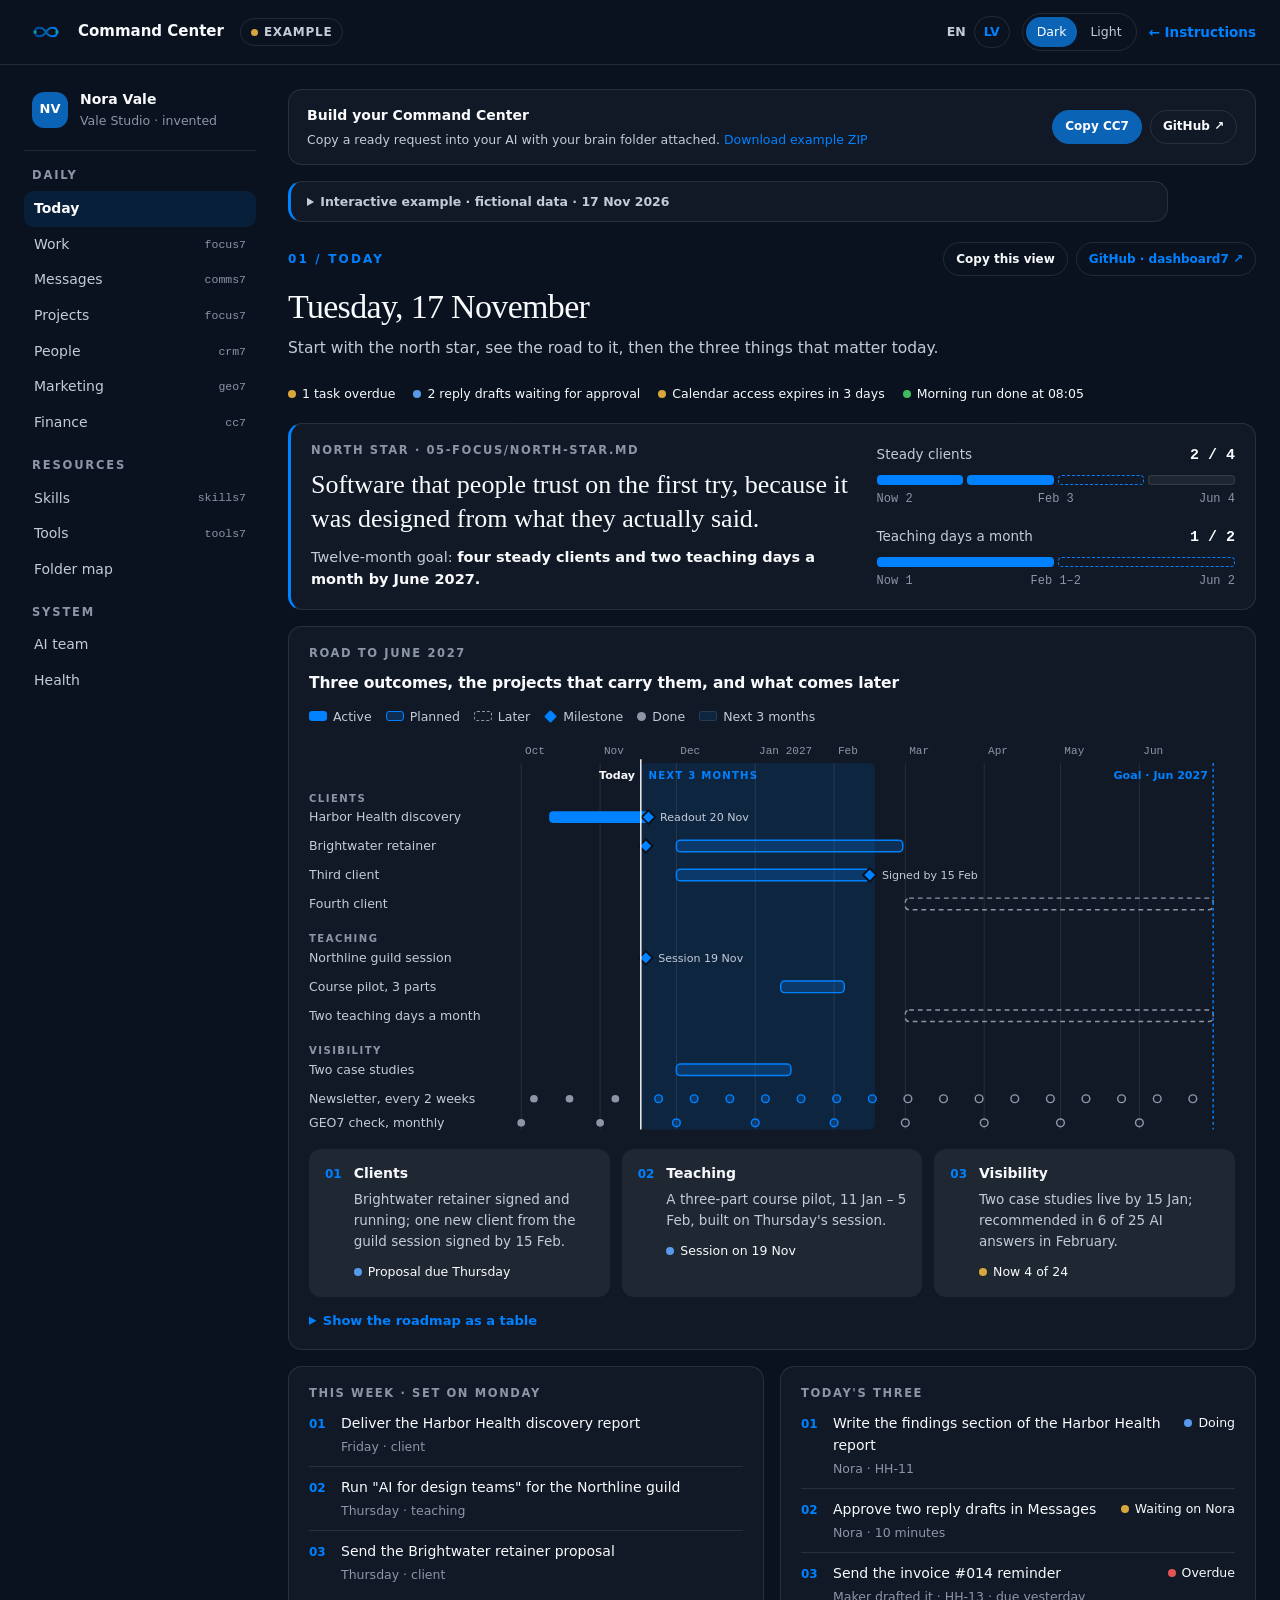
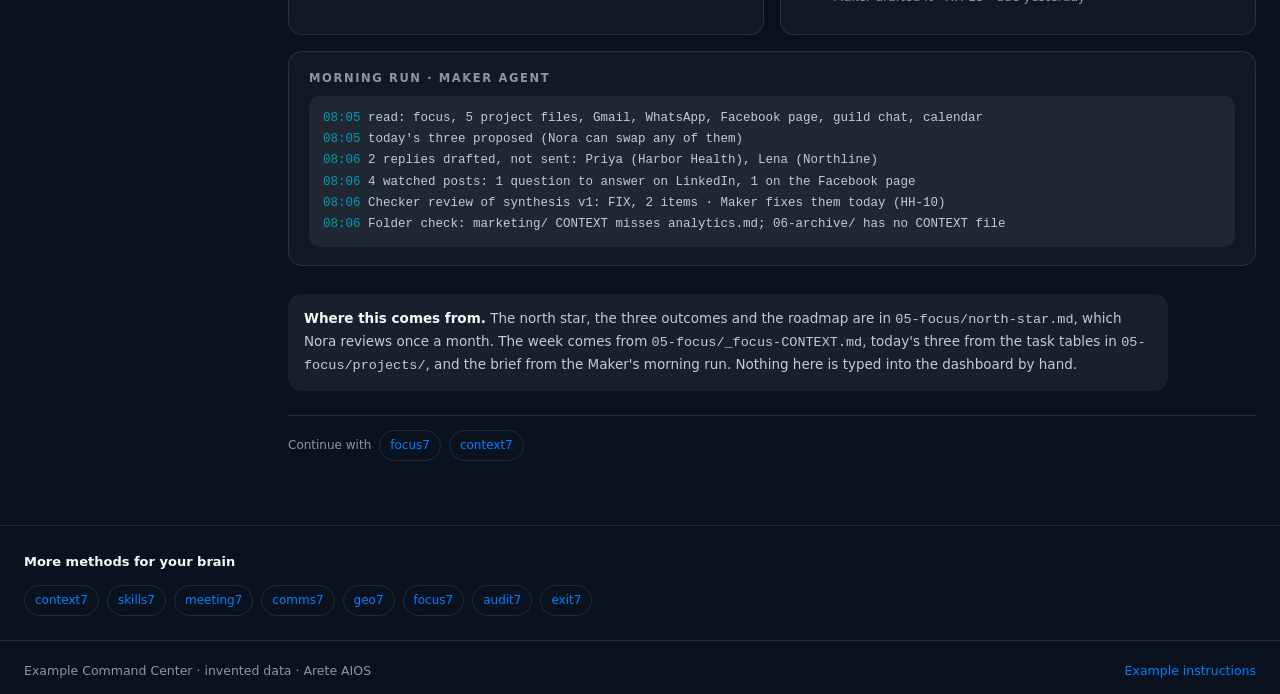
==== skills/cc7/examples/command-center/command-center.en.html @ c56afcb9 "Add portable CC7 Command Center and per-view adoption recipes" ====
<!doctype html>
<html lang="en" data-theme="dark">
<head>
<meta charset="utf-8">
<meta name="viewport" content="width=device-width,initial-scale=1">
<meta name="robots" content="noindex,nofollow">
<meta name="referrer" content="no-referrer">
<title>Example Command Center · invented data · Arete AIOS</title>
<link rel="alternate" hreflang="en" href="https://areteaios.com/my/cc-demo"><link rel="alternate" hreflang="lv" href="https://areteaios.com/lv/my/cc-demo"><script>try{document.documentElement.dataset.theme=localStorage.getItem("arete-cc-demo-theme")==="light"?"light":"dark"}catch{}</script><style>
/* Brandbook 1.11.0 OFL fonts: shared local Latin and Latvian subsets. */
@font-face{font-family:'Inter';font-style:normal;font-weight:100 900;font-display:swap;src:url('/fonts/inter-latin.woff2') format('woff2');unicode-range:U+0000-00FF,U+2000-206F,U+20AC;}
@font-face{font-family:'Inter';font-style:normal;font-weight:100 900;font-display:swap;src:url('/fonts/inter-latin-ext.woff2') format('woff2');unicode-range:U+0100-02FF,U+1E00-1EFF;}
@font-face{font-family:'Literata';font-style:normal;font-weight:400 700;font-display:swap;src:url('/fonts/literata-latin.woff2') format('woff2');unicode-range:U+0000-00FF,U+2000-206F,U+20AC;}
@font-face{font-family:'Literata';font-style:normal;font-weight:400 700;font-display:swap;src:url('/fonts/literata-latin-ext.woff2') format('woff2');unicode-range:U+0100-02FF,U+1E00-1EFF;}
@font-face{font-family:'JetBrains Mono';font-style:normal;font-weight:100 800;font-display:swap;src:url('/fonts/jetbrainsmono-latin.woff2') format('woff2');unicode-range:U+0000-00FF,U+2000-206F,U+20AC;}
@font-face{font-family:'JetBrains Mono';font-style:normal;font-weight:100 800;font-display:swap;src:url('/fonts/jetbrainsmono-latin-ext.woff2') format('woff2');unicode-range:U+0100-02FF,U+1E00-1EFF;}
/* Arete AIOS Brandbook 1.11.0 tokens */
:root {
  --brand: #0B63B6;
  --brand-deep: #0A3D78;
  --accent: #1699A8;
  --brand-dark: #0081FF;
  --accent-dark: #009DB1;
  --gradient-primary: linear-gradient(135deg, oklch(0.42 0.2 258), oklch(0.72 0.18 250));
  --ink: #0A121F;
  --muted: #5D646F;
  --line: #E3E8EF;
  --dark: #0A121F;
  --dark-text: #F9FAFC;
  --dark-body: #C4CBD6;
  --dark-line: rgba(255,255,255,.10);
  --page: #FCFAF6;
  --card: #FFFFFF;
  --warm-sunken: #F3F0EA;
  --cool-band: #ECF3FA;
  --ok: #3DBB63;
  --warn: #D9A63C;
  --danger: #E35555;
  --info: #5899EB;
  --radius-card: 14px;
  --radius-input: 10px;
  --radius-pill: 999px;
}
html:root{--bg:var(--dark);--surface:rgba(255,255,255,.03);--raised:rgba(255,255,255,.06);--text:var(--dark-text);--body:var(--dark-body);--muted:#8C96A5;--stroke:var(--dark-line);--blue:var(--brand-dark);--tint:rgba(0,129,255,.12);color-scheme:dark}
html:root[data-theme=light]{--bg:var(--page);--surface:var(--card);--raised:var(--warm-sunken);--text:var(--ink);--body:#3F4652;--muted:var(--muted-light,#5D646F);--stroke:var(--line);--blue:var(--brand);--tint:var(--cool-band);color-scheme:light}
*{box-sizing:border-box}
body{margin:0;background:var(--bg);color:var(--text);font:400 15px/1.55 Inter,system-ui,sans-serif;-webkit-font-smoothing:antialiased}
a{color:var(--blue);text-decoration:none}a:hover{text-decoration:underline;text-underline-offset:3px}
button{font:inherit;color:inherit;cursor:pointer}
:focus-visible{outline:3px solid var(--blue);outline-offset:3px;border-radius:6px}
h2:focus{outline:none}
.skip{position:absolute;left:-999px;top:8px;z-index:50;background:var(--text);color:var(--bg);padding:10px 16px;border-radius:999px;font-weight:600}.skip:focus{left:16px}
.mono{font-family:"JetBrains Mono",ui-monospace,monospace}

/* header */
.top{position:sticky;top:0;z-index:20;background:var(--bg);border-bottom:1px solid var(--stroke)}
.top-in{max-width:1360px;margin:0 auto;min-height:64px;padding:8px 24px;display:flex;align-items:center;gap:16px}
.brand{display:flex;align-items:center;gap:10px;color:var(--text);font-weight:600;font-size:15px;white-space:nowrap}
.brand svg{width:44px;height:22px;flex:none}
.example{display:inline-flex;align-items:center;gap:6px;border:1px solid var(--stroke);border-radius:999px;padding:4px 10px;font-size:12px;font-weight:600;letter-spacing:.06em;text-transform:uppercase;color:var(--body);white-space:nowrap}
.example i{width:7px;height:7px;border-radius:50%;background:var(--warn)}
.top-actions{margin-left:auto;display:flex;align-items:center;gap:12px}
.theme{display:flex;gap:2px;border:1px solid var(--stroke);border-radius:999px;padding:3px}
.theme button{border:0;background:transparent;border-radius:999px;padding:5px 11px;font-size:12.5px;color:var(--body)}
.theme button[aria-pressed=true]{background:var(--brand);color:#fff}
.back{font-size:13.5px;font-weight:600;white-space:nowrap}

/* shell */
.shell{max-width:1360px;margin:0 auto;display:grid;grid-template-columns:232px minmax(0,1fr);gap:32px;padding:0 24px}
.side{position:sticky;top:64px;align-self:start;max-height:calc(100vh - 64px);overflow:auto;padding:24px 0 32px}
.who{display:flex;align-items:center;gap:12px;padding:0 8px 20px;border-bottom:1px solid var(--stroke);margin-bottom:16px}
.avatar{width:36px;height:36px;border-radius:12px;background:var(--brand);color:#fff;display:grid;place-items:center;font-weight:700;font-size:13px;flex:none}
.who div b{display:block;font-size:14px}.who div span{display:block;font-size:12.5px;color:var(--muted)}
.group{margin:0 0 16px}
.group p{margin:0 8px 6px;font-size:11.5px;font-weight:600;letter-spacing:.16em;text-transform:uppercase;color:var(--muted)}
.group a{display:flex;align-items:center;justify-content:space-between;gap:8px;padding:7px 10px;border-radius:10px;color:var(--body);font-size:14px;text-decoration:none}
.group a:hover{background:var(--raised);color:var(--text)}
.group a[aria-current=page]{background:var(--tint);color:var(--text);font-weight:600}
.group a small{font-family:"JetBrains Mono",monospace;font-size:11.5px;color:var(--muted);font-weight:400}
.count{min-width:22px;text-align:center;border-radius:999px;background:var(--raised);font-size:11.5px;padding:1px 7px;color:var(--body)}

main{min-width:0;padding:24px 0 64px}
.notice{border:1px solid var(--stroke);border-left:3px solid var(--blue);border-radius:14px;background:var(--surface);padding:14px 18px;margin:0 0 28px;font-size:14px;color:var(--body);max-width:880px}
.notice b{color:var(--text)}
.notice p{margin:0}.notice p+p{margin-top:6px}

/* panels */
.panel{scroll-margin-top:80px}
html.js .panel[hidden]{display:none}
html:not(.js) .panel+.panel{margin-top:64px;padding-top:32px;border-top:1px solid var(--stroke)}
.eyebrow{margin:0 0 10px;font-size:12px;font-weight:600;letter-spacing:.18em;text-transform:uppercase;color:var(--blue)}
h1,h2{font-family:Literata,Georgia,serif;font-weight:500;letter-spacing:-.02em;margin:0}
h2{font-size:34px;line-height:1.12}
h3{font-size:15.5px;font-weight:600;letter-spacing:-.01em;margin:0}
.lead{color:var(--body);font-size:15.5px;max-width:680px;margin:10px 0 24px}
.how{margin:28px 0 0;padding:14px 16px;border-radius:14px;background:var(--raised);color:var(--body);font-size:13.5px;max-width:880px}
.how b{color:var(--text)}

.grid{display:grid;gap:16px}
.g2{grid-template-columns:repeat(2,minmax(0,1fr))}
.g3{grid-template-columns:repeat(3,minmax(0,1fr))}
.card{border:1px solid var(--stroke);border-radius:14px;background:var(--surface);padding:18px 20px;min-width:0}
.card .label{margin:0 0 8px;font-size:11.5px;font-weight:600;letter-spacing:.14em;text-transform:uppercase;color:var(--muted)}
.card p{margin:0;color:var(--body);font-size:14px}
.card p+p{margin-top:8px}
.meta{display:flex;flex-wrap:wrap;gap:6px 14px;margin-top:10px;font-size:12.5px;color:var(--muted)}

/* status */
.st{display:inline-flex;align-items:center;gap:6px;font-size:12.5px;color:var(--text);white-space:nowrap}
.st::before{content:"";width:8px;height:8px;border-radius:50%;background:var(--muted);flex:none}
.st.ok::before{background:var(--ok)}.st.warn::before{background:var(--warn)}.st.bad::before{background:var(--danger)}.st.info::before{background:var(--info)}
.tag{display:inline-block;border:1px solid var(--stroke);border-radius:999px;padding:1px 8px;font-size:11.5px;color:var(--body);white-space:nowrap}
.tag.ai{border-color:rgba(0,157,177,.45)}

/* today */
.goal{grid-column:1/-1;display:grid;grid-template-columns:minmax(0,1.4fr) minmax(0,1fr);gap:24px;align-items:center}
.goal .big{font-family:Literata,Georgia,serif;font-size:24px;line-height:1.3;color:var(--text);margin:0}
.bar{height:6px;border-radius:999px;background:var(--raised);overflow:hidden;margin:6px 0 12px}
.bar i{display:block;height:100%;background:var(--blue);border-radius:999px}
.bar-label{display:flex;justify-content:space-between;font-size:13px;color:var(--body)}
ol.list,ul.list{list-style:none;margin:0;padding:0}
.list li{display:flex;gap:12px;align-items:flex-start;padding:10px 0;border-top:1px solid var(--stroke)}
.list li:first-child{border-top:0;padding-top:2px}
.list .n{font-size:12px;font-weight:600;color:var(--blue);min-width:20px;padding-top:2px}
.list .t{flex:1;min-width:0;font-size:14px;color:var(--text)}
.list .t small{display:block;color:var(--muted);font-size:12.5px;margin-top:2px}
.log{font-family:"JetBrains Mono",monospace;font-size:12.5px;line-height:1.7;color:var(--body);background:var(--raised);border-radius:10px;padding:12px 14px;margin:0;white-space:pre-wrap;overflow-wrap:anywhere}
.log b{color:var(--accent-dark);font-weight:500}
html[data-theme=light] .log b{color:var(--accent)}
.strip{display:flex;flex-wrap:wrap;gap:8px 18px;margin:0 0 20px}

/* work board */
.filters{display:flex;flex-wrap:wrap;gap:8px;margin:0 0 18px}
.filters button{border:1px solid var(--stroke);background:transparent;border-radius:999px;padding:6px 14px;font-size:13px;color:var(--body)}
.filters button[aria-pressed=true]{background:var(--brand);border-color:transparent;color:#fff}
.board{display:grid;grid-template-columns:repeat(5,minmax(0,1fr));gap:12px}
.col{background:var(--raised);border-radius:14px;padding:12px;min-width:0}
.col h3{display:flex;justify-content:space-between;align-items:center;font-size:13px;margin:2px 4px 10px;color:var(--body);font-weight:600;letter-spacing:.02em}
.task{background:var(--bg);border:1px solid var(--stroke);border-radius:10px;padding:10px 12px;margin-top:8px}
html[data-theme=light] .task{background:var(--card)}
.task b{display:block;font-size:13.5px;font-weight:600;line-height:1.35}
.task .meta{margin-top:6px;gap:4px 8px;font-size:12px}
.task[hidden]{display:none}

/* rows (messages, people, tools, health) */
.rows{border:1px solid var(--stroke);border-radius:14px;overflow:hidden;background:var(--surface)}
.row{display:grid;gap:12px 20px;padding:14px 18px;border-top:1px solid var(--stroke);align-items:start}
.row:first-child{border-top:0}
.row.head{background:var(--raised);font-size:11.5px;font-weight:600;letter-spacing:.12em;text-transform:uppercase;color:var(--muted);padding:10px 18px}
.msg{grid-template-columns:110px minmax(0,1.3fr) minmax(0,1.2fr) 150px}
.ppl{grid-template-columns:minmax(0,1fr) minmax(0,1fr) 110px 120px minmax(0,1.2fr)}
.tool{grid-template-columns:minmax(0,1fr) minmax(0,1.6fr) 190px}
.chk{grid-template-columns:minmax(0,1.2fr) minmax(0,1.4fr) 120px}
.row .who2{font-weight:600;font-size:14px;color:var(--text)}
.row .sub{display:block;font-size:12.5px;color:var(--muted);font-weight:400}
.row .txt{font-size:14px;color:var(--body)}
.row .txt q{color:var(--text)}
.draft{display:block;margin-top:6px;font-size:12.5px;color:var(--muted)}
.channel{font-family:"JetBrains Mono",monospace;font-size:12px;color:var(--body)}
.counters{display:grid;grid-template-columns:repeat(4,minmax(0,1fr));gap:12px;margin:0 0 20px}
.counter{border:1px solid var(--stroke);border-radius:14px;padding:14px 16px;background:var(--surface)}
.counter b{display:block;font-size:28px;font-weight:700;line-height:1.1}
.counter span{font-size:12.5px;color:var(--muted)}
.rule{margin:20px 0 0;border:1px solid rgba(0,157,177,.45);background:rgba(0,157,177,.07);border-radius:14px;padding:14px 18px;font-size:14px;color:var(--body);max-width:880px}
.rule b{color:var(--text)}

/* projects */
.proj{display:flex;flex-direction:column;gap:10px}
.proj-head{display:flex;align-items:center;gap:10px}
.code{font-family:"JetBrains Mono",monospace;font-size:12px;font-weight:500;border:1px solid var(--stroke);border-radius:8px;padding:2px 7px;color:var(--blue)}
.kv{display:grid;grid-template-columns:72px minmax(0,1fr);gap:4px 10px;font-size:13.5px;margin:0}
.kv dt{color:var(--muted)}.kv dd{margin:0;color:var(--body);min-width:0;overflow-wrap:anywhere}
.path{font-family:"JetBrains Mono",monospace;font-size:12px;color:var(--muted);overflow-wrap:anywhere}

/* skills */
.skill-head{display:flex;align-items:baseline;justify-content:space-between;gap:10px;margin-bottom:6px}
.skill-head .code{font-size:13px}
.subhead{margin:28px 0 12px;font-size:13px;font-weight:600;color:var(--body)}
.subhead:first-of-type{margin-top:0}

/* folder map */
.map{display:grid;grid-template-columns:minmax(0,1.5fr) minmax(0,1fr);gap:16px;align-items:start}
.tree,.tree ul{list-style:none;margin:0;padding:0}
.tree ul{margin-left:18px;border-left:1px solid var(--stroke);padding-left:14px}
.tree li{padding:5px 0}
.node{display:flex;flex-wrap:wrap;align-items:baseline;gap:2px 12px}
.node .name{font-family:"JetBrains Mono",monospace;font-size:13px;color:var(--text)}
.node .n2{font-family:"JetBrains Mono",monospace;font-size:12px;color:var(--blue)}
.node .d{font-size:13px;color:var(--muted)}

/* team */
.team .card{display:flex;flex-direction:column;gap:10px}
.role{display:flex;align-items:center;gap:12px}
.chip{width:36px;height:36px;border-radius:12px;display:grid;place-items:center;flex:none;background:var(--tint);color:var(--blue)}
.chip svg{width:18px;height:18px}
.perm{font-size:13px;color:var(--body);margin:0;padding:0;list-style:none}
.perm li{padding:3px 0}
.perm b{color:var(--text);font-weight:600}

footer{border-top:1px solid var(--stroke);padding:20px 24px;font-size:12.5px;color:var(--muted)}
footer .in{max-width:1360px;margin:0 auto;display:flex;flex-wrap:wrap;justify-content:space-between;gap:8px 16px}

/* north star */
html:root{--rm-tint:rgba(0,129,255,.22)}
html:root[data-theme=light]{--rm-tint:rgba(11,99,182,.14)}
.star{display:grid;grid-template-columns:minmax(0,1.5fr) minmax(0,1fr);gap:28px;align-items:center;margin:0 0 16px;border-left:3px solid var(--blue)}
.star .big{font-family:Literata,Georgia,serif;font-size:26px;line-height:1.3;margin:0 0 10px;color:var(--text)}
.star .star-goal{color:var(--body);font-size:14.5px;margin:0}
.star-goal b{color:var(--text);font-weight:600}
.meters{display:grid;gap:18px}
.meter-head{display:flex;justify-content:space-between;align-items:baseline;font-size:13.5px;color:var(--body);margin-bottom:8px}
.meter-head b{color:var(--text);font-size:15px}
.segs{display:flex;gap:4px}
.segs i{flex:1;height:10px;border-radius:4px;background:var(--raised);border:1px solid var(--stroke)}
.segs i.on{background:var(--blue);border-color:transparent}
.segs i.next{background:transparent;border:1.5px dashed var(--blue)}
.segs.sm i{flex:none;width:16px;height:8px}
.meter-foot{display:flex;justify-content:space-between;font:400 12px/1.4 "JetBrains Mono",monospace;color:var(--muted);margin-top:6px}

/* roadmap */
.roadmap{margin:0 0 16px}
.rm-head{display:flex;flex-wrap:wrap;justify-content:space-between;gap:12px 24px;align-items:flex-end;margin-bottom:12px}
.rm-head h3{font-size:15.5px}
.rm-legend{list-style:none;margin:0;padding:0;display:flex;flex-wrap:wrap;gap:6px 14px;font-size:12.5px;color:var(--body)}
.rm-legend li{display:flex;align-items:center;gap:6px}
.rm-legend i{display:inline-block;width:18px;height:10px;border-radius:3px;box-sizing:border-box}
.rm-legend .lg-active{background:var(--blue)}
.rm-legend .lg-planned{background:var(--rm-tint);border:1.5px solid var(--blue)}
.rm-legend .lg-later{border:1.5px dashed var(--muted)}
.rm-legend .lg-ms{width:9px;height:9px;background:var(--blue);transform:rotate(45deg);border-radius:1px;margin:0 2px}
.rm-legend .lg-done{width:9px;height:9px;border-radius:50%;background:var(--muted)}
.rm-legend .lg-band{background:var(--tint);border:1px solid var(--stroke)}
.rm-hint{display:none;margin:0 0 8px;font-size:12.5px;color:var(--muted)}
.rm-scroll{position:relative;overflow-x:auto;-webkit-overflow-scrolling:touch;border-radius:10px}
.rm{display:block;width:100%;min-width:760px;height:auto}
.rm text{font-family:Inter,system-ui,sans-serif}
.rm-months text{font-size:11.5px;fill:var(--muted);font-family:"JetBrains Mono",monospace}
.rm-grid line{stroke:var(--stroke);stroke-width:1}
.rm-band{fill:var(--tint)}
.rm-band-label{font-size:10.5px;font-weight:600;letter-spacing:.12em;text-transform:uppercase;fill:var(--blue)}
.rm-group{font-size:10.5px;font-weight:600;letter-spacing:.14em;text-transform:uppercase;fill:var(--muted)}
.rm-row{font-size:13px;fill:var(--body)}
.rm-note{font-size:11.5px;fill:var(--body)}
.rm-active{fill:var(--blue)}
.rm-planned{fill:var(--rm-tint);stroke:var(--blue);stroke-width:1.5}
.rm-later{fill:none;stroke:var(--muted);stroke-width:1.5;stroke-dasharray:5 4}
.rm-ms{fill:var(--blue);stroke:var(--bg);stroke-width:2}
.rm-dot-done{fill:var(--muted)}
.rm-dot{fill:var(--rm-tint);stroke:var(--blue);stroke-width:1.5}
.rm-dot.rm-dot-later{fill:none;stroke:var(--muted)}
.rm-today{stroke:var(--text);stroke-width:1.5}
.rm-today-label{font-size:11.5px;font-weight:600;fill:var(--text)}
.rm-goal{stroke:var(--blue);stroke-width:1.5;stroke-dasharray:3 3}
.rm-goal-label{font-size:11.5px;font-weight:600;fill:var(--blue)}
.rm-mark{outline:none}
.rm-mark:hover rect,.rm-mark:focus rect,.rm-mark:hover path,.rm-mark:focus path{stroke:var(--text);stroke-width:2}
.rm-mark:hover circle,.rm-mark:focus circle{stroke:var(--text)}
.rm-tip{position:absolute;z-index:5;max-width:280px;padding:8px 10px;border-radius:8px;background:var(--text);color:var(--bg);font-size:12.5px;line-height:1.4;pointer-events:none}
.rm-tip[hidden]{display:none}
.outcomes{display:grid;grid-template-columns:repeat(3,minmax(0,1fr));gap:12px;margin-top:16px}
.outcome{display:flex;gap:12px;padding:14px 16px;border-radius:12px;background:var(--raised)}
.outcome .n{font-size:12px;font-weight:600;color:var(--blue);padding-top:2px}
.outcome b{display:block;font-size:14px}
.card .outcome p{margin:4px 0 8px;font-size:13.5px;color:var(--body)}
.rm-table{margin-top:14px}
.rm-table summary{cursor:pointer;font-size:13px;color:var(--blue);font-weight:600}
.rm-table .rows{margin-top:10px}
.rmt{grid-template-columns:110px minmax(0,1.6fr) 150px 100px;font-size:13.5px;color:var(--body)}

/* logos */
.logo{width:32px;height:32px;flex:none;border-radius:9px;display:inline-grid;place-items:center;background:var(--raised);color:var(--text)}
.logo svg{width:18px;height:18px;fill:currentColor}
.lettermark{font:700 12px/1 Inter,system-ui,sans-serif;letter-spacing:-.01em}
.mini{display:inline-grid;place-items:center;width:18px;height:18px;margin-right:6px;vertical-align:-4px;color:var(--body)}
.mini svg{width:14px;height:14px;fill:currentColor}
.mini.lettermark{font-size:10px}

/* COMMS7 */
.channels{display:grid;grid-template-columns:repeat(5,minmax(0,1fr));gap:10px;margin:0 0 18px}
.channel-tile{display:flex;align-items:center;gap:10px;padding:12px;border:1px solid var(--stroke);border-radius:12px;background:var(--surface);min-width:0}
.channel-tile div{min-width:0}
.channel-tile b{display:block;font-size:13.5px}
.channel-tile div span{display:block;font-size:12px;color:var(--muted)}
.channel-tile .st{margin-left:auto}
.subtabs,.pws-tabs{display:flex;gap:4px;border-bottom:1px solid var(--stroke);margin:0 0 18px;overflow-x:auto}
.subtabs button,.pws-tabs button{border:0;background:transparent;padding:10px 14px;font-size:14px;color:var(--body);border-bottom:2px solid transparent;margin-bottom:-1px;display:inline-flex;gap:8px;align-items:center;white-space:nowrap;border-radius:0}
.subtabs button[aria-pressed=true],.pws-tabs button[aria-pressed=true]{color:var(--text);font-weight:600;border-bottom-color:var(--blue)}
html.js .subpanel[hidden]{display:none}
html:not(.js) .subpanel+.subpanel{margin-top:24px}
.watch-rule{font-size:14px;color:var(--body);margin:0 0 16px;max-width:880px}
.watch-rule b{color:var(--text)}
.post{display:flex;flex-direction:column;gap:10px}
.post-head{display:flex;gap:12px;align-items:flex-start}
.post-head b{display:block;font-size:14.5px;line-height:1.35}
.post-head div span{display:block;font-size:12.5px;color:var(--muted);margin-top:2px}
.post-stats{display:flex;flex-wrap:wrap;gap:6px 14px;font-size:12.5px;color:var(--body)}
.card .post-q{margin:0;font-size:14px;color:var(--text)}
.card .post-s{margin:0;font-size:13.5px;color:var(--body);padding:10px 12px;border-radius:10px;background:var(--raised)}
.post-s b{color:var(--text)}
.watch-skip{margin:14px 0 0;font-size:13px;color:var(--body)}

/* GEO7 */
.stats{display:grid;grid-template-columns:1.3fr repeat(3,minmax(0,1fr));gap:12px;margin:0 0 16px}
.stat{border:1px solid var(--stroke);border-radius:14px;padding:16px 18px;background:var(--surface);display:flex;flex-direction:column;gap:4px;min-width:0}
.stat .label{font-size:11.5px;font-weight:600;letter-spacing:.14em;text-transform:uppercase;color:var(--muted)}
.stat b{font-size:28px;font-weight:700;line-height:1.1}
.stat span:last-child{font-size:12.5px;color:var(--body)}
.stat.hero b{font-size:44px;color:var(--blue)}
.matrix-card{margin:0 0 16px}
.matrix-scroll{overflow-x:auto}
.matrix{width:100%;min-width:720px;border-collapse:separate;border-spacing:0}
.matrix th,.matrix td{padding:10px 8px;border-top:1px solid var(--stroke);text-align:center;vertical-align:middle}
.matrix thead th{border-top:0;font-size:12.5px;font-weight:600;color:var(--body)}
.matrix thead th:first-child,.matrix tbody th{text-align:left}
.matrix tbody th{font-weight:400;font-size:13.5px;color:var(--text);max-width:320px}
.qn{display:inline-grid;place-items:center;width:20px;height:20px;border-radius:6px;background:var(--raised);font-size:11.5px;font-weight:600;color:var(--blue);margin-right:8px}
.ai{display:inline-flex;flex-direction:column;align-items:center;gap:6px}
.ai .logo{width:28px;height:28px}
.how-col{display:block;margin-top:4px;font:500 11px/1 "JetBrains Mono",monospace;color:var(--muted);text-transform:uppercase;letter-spacing:.06em}
.cell{display:inline-block;min-width:54px;padding:4px 8px;border-radius:999px;font-size:12.5px;font-weight:600;box-sizing:border-box}
.cell.rank{background:var(--brand);color:#fff}
.cell.named{border:1.5px solid var(--blue);color:var(--text)}
.cell.no{color:var(--muted);font-weight:400}
.cell.err{border:1.5px dashed var(--warn);color:var(--text);font-weight:500}
.matrix-legend{list-style:none;margin:14px 0 0;padding:0;display:flex;flex-wrap:wrap;gap:8px 18px;font-size:12.5px;color:var(--body)}
.matrix-legend li{display:flex;align-items:center;gap:8px}
.sr{position:absolute;width:1px;height:1px;overflow:hidden;clip:rect(0 0 0 0);white-space:nowrap}

/* people */
.people{display:grid;grid-template-columns:250px minmax(0,1fr);gap:16px;align-items:start}
.people-list{display:flex;flex-direction:column;gap:6px;min-width:0}
.p-pick{display:flex;align-items:center;gap:10px;width:100%;text-align:left;border:1px solid var(--stroke);background:var(--surface);border-radius:12px;padding:10px 12px}
.p-pick[aria-pressed=true]{border-color:var(--blue);background:var(--tint)}
.p-name{flex:1;min-width:0}
.p-name b{display:block;font-size:14px}
.p-name span{display:block;font-size:12px;color:var(--muted)}
.av{width:32px;height:32px;border-radius:10px;display:grid;place-items:center;background:var(--raised);font-size:12px;font-weight:700;color:var(--text);flex:none}
.av.lg{width:48px;height:48px;border-radius:14px;font-size:15px;background:var(--brand);color:#fff}
.pws{border:1px solid var(--stroke);border-radius:14px;background:var(--surface);padding:20px 22px;min-width:0}
html.js .pws[hidden],html.js .pws-panel[hidden]{display:none}
html:not(.js) .pws+.pws{margin-top:16px}
.pws-head{display:flex;gap:14px;align-items:center}
.pws-head .label{display:block;font-size:11.5px;font-weight:600;letter-spacing:.14em;text-transform:uppercase;color:var(--blue)}
.pws-head h3{font-size:18px;margin:2px 0}
.pws-meta{display:block;font-size:12.5px;color:var(--muted)}
.pws-private{margin:14px 0;padding:10px 12px;border-radius:10px;background:var(--raised);font-size:13px;color:var(--body)}
.pws-private b{color:var(--text)}
.pws-panel .label{display:block;margin:14px 0 4px;font-size:11.5px;font-weight:600;letter-spacing:.14em;text-transform:uppercase;color:var(--muted)}
.pws-panel .label:first-child{margin-top:0}
.pws-panel p{margin:0 0 6px;font-size:14px;color:var(--body)}
.pws-panel q{color:var(--text)}
.pws-cols{display:grid;grid-template-columns:minmax(0,1fr) minmax(0,1fr);gap:24px}
.pws-cols > div > .label:first-child{margin-top:0}
.signals{list-style:none;margin:6px 0 0;padding:0}
.signals li{display:grid;grid-template-columns:minmax(0,1fr) auto 34px;gap:10px;align-items:center;padding:7px 0;border-top:1px solid var(--stroke);font-size:13.5px;color:var(--body)}
.signals li:first-child{border-top:0}
.signals b{color:var(--text);text-align:right}
.pws-panel .pws-note{font-size:12.5px;color:var(--muted);margin-top:8px}
.pws-project{display:flex;align-items:center;gap:10px;margin-bottom:6px}
.pws-project b{font-size:14.5px}
.pws-project .st{margin-left:auto}
.pws-tasks,.pws-meetings{list-style:none;margin:0;padding:0}
.pws-tasks li{display:flex;flex-wrap:wrap;align-items:center;gap:6px 10px;padding:10px 0;border-top:1px solid var(--stroke);font-size:14px;color:var(--text)}
.pws-tasks li .mono{font-size:12px;color:var(--blue);min-width:48px}
.pws-tasks li .st{margin-left:auto}
.pws-meetings li{display:flex;gap:14px;padding:10px 0;border-top:1px solid var(--stroke);align-items:flex-start}
.pws-meetings li:first-child,.pws-tasks li:first-child{border-top:0}
.pws-meetings .mono{font-size:12px;color:var(--blue);min-width:52px;padding-top:2px}
.pws-meetings div{flex:1;min-width:0}
.pws-meetings b{display:block;font-size:14px}
.pws-meetings div span{display:block;font-size:13px;color:var(--body)}
.pws-panel .pws-empty{color:var(--muted)}

/* skills */
.skills{display:grid;grid-template-columns:repeat(3,minmax(0,1fr));gap:12px}
.skill{display:flex;gap:14px;padding:16px;border:1px solid var(--stroke);border-radius:14px;background:var(--surface);min-width:0}
.skill .chip svg{width:20px;height:20px;fill:none;stroke:currentColor;stroke-width:1.8;stroke-linecap:round;stroke-linejoin:round}
.skill-body{min-width:0;flex:1}
.skill-top{display:flex;justify-content:space-between;align-items:center;gap:8px;margin-bottom:6px}
.skill h3{font-size:14.5px;margin:0 0 4px}
.skill p{margin:0 0 10px;font-size:13.5px;color:var(--body)}
.runs{display:inline-block;font-size:12px;color:var(--muted);border:1px solid var(--stroke);border-radius:999px;padding:2px 9px}
.skill.own{border-color:rgba(0,157,177,.45);background:rgba(0,157,177,.06)}
.skill.next{border-style:dashed;background:transparent}
.skill.next .chip{background:var(--raised);color:var(--muted)}
.skills + .subhead{margin-top:28px}

/* tools */
.tools{display:grid;grid-template-columns:repeat(auto-fill,minmax(230px,1fr));gap:12px}
.tool-tile{display:flex;gap:12px;padding:14px;border:1px solid var(--stroke);border-radius:14px;background:var(--surface);min-width:0}
.tool-tile > div{min-width:0;flex:1}
.tool-tile .logo{width:40px;height:40px;border-radius:12px}
.tool-tile .logo svg{width:22px;height:22px}
.tool-top{display:flex;align-items:center;justify-content:space-between;gap:8px}
.tool-top b{font-size:14.5px}
.kind{font:500 11px/1 "JetBrains Mono",monospace;color:var(--muted);border:1px solid var(--stroke);border-radius:999px;padding:3px 7px;white-space:nowrap}
.tool-tile p{margin:4px 0 8px;font-size:13px;color:var(--body)}
.tool-tile.off{border-style:dashed;background:transparent}
.tool-tile.main{border-color:var(--blue)}
.tools + .subhead{margin-top:28px}
.credit{font-size:12px;color:var(--muted);margin:10px 0 0}

@media (max-width:1180px){
  .channels{grid-template-columns:repeat(3,minmax(0,1fr))}
  .stats{grid-template-columns:repeat(2,minmax(0,1fr))}
  .skills{grid-template-columns:repeat(2,minmax(0,1fr))}
  .people{grid-template-columns:220px minmax(0,1fr)}
}
@media (max-width:900px){
  .star{grid-template-columns:minmax(0,1fr);gap:20px}
  .rm-hint{display:block}
  .outcomes{grid-template-columns:minmax(0,1fr)}
  .channels{grid-template-columns:repeat(2,minmax(0,1fr))}
  .people{grid-template-columns:minmax(0,1fr)}
  .people-list{flex-direction:row;overflow-x:auto;padding-bottom:4px}
  .p-pick{width:auto;flex:none}
  .p-pick .st{display:none}
  .pws-cols{grid-template-columns:minmax(0,1fr);gap:8px}
  .skills{grid-template-columns:minmax(0,1fr)}
  .rmt{grid-template-columns:minmax(0,1fr)}
  .stat.hero{grid-column:1/-1}
}
@media (max-width:480px){
  .channels{grid-template-columns:minmax(0,1fr)}
  .star .big{font-size:21px}
  .stat.hero b{font-size:36px}
  .stat b{font-size:24px}
  .pws{padding:16px}
  .pws-head .av.lg{width:40px;height:40px;font-size:13px}
  .tools{grid-template-columns:minmax(0,1fr)}
}

@media (max-width:1180px){
  .board{grid-template-columns:repeat(3,minmax(0,1fr))}
  .msg{grid-template-columns:96px minmax(0,1fr) 140px}.msg .c-next{grid-column:2/3}
  .ppl{grid-template-columns:minmax(0,1fr) 110px minmax(0,1.2fr)}.ppl .c-org,.ppl .c-last{display:none}
  .g3{grid-template-columns:repeat(2,minmax(0,1fr))}
}
@media (max-width:900px){
  .shell{grid-template-columns:minmax(0,1fr);gap:0;padding:0}
  .panel{scroll-margin-top:124px}
  .side{position:sticky;top:57px;z-index:15;max-height:none;overflow-x:auto;overflow-y:hidden;padding:8px 16px;background:var(--bg);border-bottom:1px solid var(--stroke);display:flex;gap:4px;scrollbar-width:none}
  .side::-webkit-scrollbar{display:none}
  .who,.group p{display:none}
  .group{display:flex;gap:4px;margin:0}
  .group a{white-space:nowrap;padding:7px 12px;font-size:13.5px}
  .group a small,.group a .count{display:none}
  main{padding:20px 16px 48px}
  .top-in{padding:8px 16px;gap:10px;min-height:56px}
  .back .long{display:none}
  .goal,.map,.g2,.g3{grid-template-columns:minmax(0,1fr)}
  .board{grid-template-columns:minmax(0,1fr)}
  .counters{grid-template-columns:repeat(2,minmax(0,1fr))}
  .row.head{display:none}
  .msg,.ppl,.tool,.chk{grid-template-columns:minmax(0,1fr);gap:6px}
  .msg .c-next{grid-column:auto}
  .ppl .c-org,.ppl .c-last{display:block}
  h2{font-size:28px}
}
@media (max-width:480px){
  .brand .word{display:none}
  .example{font-size:11px;padding:3px 8px}
  .theme button{padding:4px 8px;font-size:12px}
  .top-actions{gap:8px}
  h2{font-size:25px}
  .goal .big{font-size:20px}
  .counter b{font-size:24px}
  .card{padding:16px}
  .notice{padding:12px 14px}
}
@media (max-width:400px){
  .back .bt{display:none}
  .back{font-size:16px;padding:4px 2px}
}
/* Round 2: projects focus map and GTD list */
.fm{padding:18px 20px 20px}
.fm-head{display:flex;flex-wrap:wrap;justify-content:space-between;align-items:baseline;gap:8px 20px;margin-bottom:6px}
.fm-head .label{margin:0}
.fm-legend{display:flex;flex-wrap:wrap;gap:6px 16px;list-style:none;margin:0;padding:0;font-size:12.5px;color:var(--muted)}
.fm-legend li{display:flex;align-items:center;gap:7px}
.fm-row{display:grid;grid-template-columns:220px minmax(0,1fr);gap:10px 20px;padding:14px 0;border-top:1px solid var(--stroke);align-items:start}
.fm-row:first-of-type{border-top:0}
.fm-out b{display:block;font-size:14.5px;color:var(--text)}
.fm-out small{display:block;font-size:12.5px;color:var(--muted);margin-top:2px}
.fm-n{font:500 12px/1 "JetBrains Mono",monospace;color:var(--blue);margin-right:8px}
.fm-pills{display:flex;flex-wrap:wrap;gap:8px}
.pill{display:inline-flex;align-items:center;flex-wrap:wrap;gap:4px 8px;border-radius:999px;padding:6px 12px;font-size:13.5px;line-height:1.3;color:var(--text);border:1.5px solid var(--blue);background:transparent;max-width:100%}
.pill em{font-style:normal;font-size:12px;color:var(--muted)}
.pill .code{font-size:11px;padding:1px 5px}
.pill.focus{background:var(--blue);border-color:var(--blue);color:#fff}
.pill.focus em{color:rgba(255,255,255,.85)}
.pill.focus .code{color:#fff;border-color:rgba(255,255,255,.55)}
.pill.later{border-style:dashed;border-color:var(--muted);color:var(--body)}
.pill.sample{width:26px;height:12px;padding:0}
.gtd .row{grid-template-columns:minmax(0,1.35fr) 92px minmax(0,1.5fr) minmax(150px,1fr) minmax(0,1fr)}
.gtd .pname{display:flex;align-items:center;gap:8px;font-weight:600;font-size:14px;color:var(--text)}
.gtd .path{display:block;margin-top:4px}
.gtd .na b{display:block;font-weight:500;color:var(--text);font-size:14px}
.gtd .na small{display:block;color:var(--muted);font-size:12.5px;margin-top:2px}
.tbar{display:flex;gap:2px;height:10px;margin-top:5px}
.tbar span{display:block;min-width:8px;border-radius:3px}
.tbar .done{background:var(--ok)}.tbar .doing{background:var(--blue)}.tbar .open{background:var(--muted);opacity:.55}.tbar .wait{background:var(--warn)}
.tcount{font-size:12.5px;color:var(--muted)}
.tlegend{display:flex;flex-wrap:wrap;gap:6px 16px;list-style:none;margin:10px 0 0;padding:0;font-size:12.5px;color:var(--muted)}
.tlegend li{display:flex;align-items:center;gap:7px}
.tlegend i{display:inline-block;width:14px;height:10px;border-radius:3px}
.tlegend .done{background:var(--ok)}.tlegend .doing{background:var(--blue)}.tlegend .open{background:var(--muted);opacity:.55}.tlegend .wait{background:var(--warn)}
/* Round 2: skills links */
.skill-links{display:flex;flex-wrap:wrap;gap:4px 14px;margin-top:10px;font-size:13px}
.skill-links .local{color:var(--muted)}
/* Round 2: tools as a list */
.tlist .row{grid-template-columns:minmax(0,1.2fr) minmax(0,1.4fr) minmax(0,1.4fr) minmax(0,1fr) 150px}
.tlist .tname{display:flex;align-items:center;gap:12px;min-width:0}
.tlist .tname b{display:block;font-size:14px;color:var(--text)}
.tlist .tname .sub{display:block;font-size:12px;color:var(--muted);font-weight:400}
.tlist .row.off .tname b{color:var(--muted)}
.tlist .state small{display:block;font-size:12px;color:var(--muted);margin-top:3px}
/* Round 2: folder map dots */
.dot{display:inline-block;width:10px;height:10px;border-radius:50%;flex:none;background:var(--muted);align-self:center}
.dot.g{background:var(--ok)}.dot.y{background:var(--warn)}.dot.r{background:var(--danger)}.dot.n{background:transparent;border:1.5px dashed var(--muted)}
.node .dot{margin-right:2px}
.node .stt{font-size:12px;color:var(--muted);border:1px solid var(--stroke);border-radius:999px;padding:0 8px}
.node.missing .name{color:var(--muted)}
.dlegend{display:flex;flex-wrap:wrap;gap:6px 16px;list-style:none;margin:0 0 14px;padding:0 0 12px;border-bottom:1px solid var(--stroke);font-size:12.5px;color:var(--muted)}
.dlegend li{display:flex;align-items:center;gap:7px}
.group-files{font-family:"JetBrains Mono",monospace;font-size:12px;color:var(--muted);overflow-wrap:anywhere}
@media (max-width:1180px){
  .gtd .row{grid-template-columns:minmax(0,1fr) minmax(0,1.3fr) minmax(140px,1fr)}
  .gtd .row .serves,.gtd .row.head .serves{display:none}
  .gtd .row .stt-col{grid-column:1/-1}
  .gtd .row.head .stt-col{display:none}
  .tlist .row{grid-template-columns:minmax(0,1.1fr) minmax(0,1.3fr) minmax(0,1fr) 140px}
  .tlist .row .usedby,.tlist .row.head .usedby{display:none}
}
@media (max-width:900px){
  .fm-row{grid-template-columns:1fr}
  .gtd .row{grid-template-columns:1fr}
  .gtd .row.head{display:none}
  .gtd .row .serves{display:block}
  .tlist .row{grid-template-columns:1fr}
  .tlist .row.head{display:none}
  .tlist .row .usedby{display:block}
  .tlist .cell-l{display:block;font-size:11px;letter-spacing:.12em;text-transform:uppercase;color:var(--muted);margin-bottom:2px}
}
@media (min-width:901px){.tlist .cell-l,.gtd .cell-l{position:absolute;width:1px;height:1px;overflow:hidden;clip:rect(0 0 0 0)}}
@media (max-width:900px){.gtd .cell-l{display:block;font-size:11px;letter-spacing:.12em;text-transform:uppercase;color:var(--muted);margin-bottom:2px}}
@media (prefers-reduced-motion:reduce){*{scroll-behavior:auto!important}}
.adopt-card{display:flex;align-items:center;justify-content:space-between;gap:16px;border:1px solid var(--stroke);border-radius:14px;padding:14px 18px;margin-bottom:16px;background:var(--surface)}
.adopt-card b{font-size:14px}.adopt-card p{font-size:12.5px;color:var(--body);margin:3px 0 0}
.adopt-actions,.section-actions{display:flex;align-items:center;gap:8px;flex-wrap:wrap}
.adopt-actions{flex-shrink:0}.adopt-actions a,.adopt-actions button,.section-actions a,.section-actions button,#copy-dialog button{display:inline-flex;align-items:center;justify-content:center;border:1px solid var(--stroke);border-radius:999px;background:transparent;color:var(--text);padding:7px 12px;font:600 12px/1.4 Inter,system-ui,sans-serif;text-decoration:none;cursor:pointer;min-height:34px}
.adopt-actions .copy-primary{background:var(--brand);border-color:var(--brand);color:#fff}
.adopt-actions a:hover,.section-actions a:hover,.section-actions button:hover{border-color:var(--blue)}
.section-head{display:flex;justify-content:space-between;align-items:center;gap:8px;flex-wrap:wrap;margin-bottom:12px}.section-head .eyebrow{margin:0}.section-actions a{color:var(--blue)}
.protocols{display:flex;align-items:center;gap:8px;flex-wrap:wrap;border-top:1px solid var(--stroke);margin-top:24px;padding-top:14px;font-size:12px;color:var(--muted)}
.protocols a,.library-links a{border:1px solid var(--stroke);border-radius:999px;padding:5px 10px;font-size:12px}
.library-links{max-width:1312px;margin:0 auto;padding:24px;border-top:1px solid var(--stroke)}.library-links b{font-size:13px;font-weight:600}.library-links>div{display:flex;flex-wrap:wrap;gap:8px;margin-top:12px}
.copy-status{position:fixed;bottom:20px;right:20px;z-index:70;background:var(--bg);color:var(--text);border:1px solid var(--blue);border-radius:14px;padding:12px 18px;max-width:calc(100vw - 32px);font-size:13px}
#copy-dialog{max-width:720px;width:calc(100% - 32px);border:1px solid var(--stroke);border-radius:14px;background:var(--bg);color:var(--text);padding:24px}#copy-dialog::backdrop{background:rgba(10,18,31,.7)}
.copy-dialog-head{display:flex;justify-content:space-between;gap:16px;align-items:center}.copy-dialog-head h2{font-size:26px}#copy-dialog p{font-size:14px;color:var(--body)}#copy-text{width:100%;height:320px;resize:vertical;border:1px solid var(--stroke);border-radius:10px;background:var(--surface);color:var(--text);padding:12px;font:13px/1.5 Inter,system-ui,sans-serif;margin-bottom:12px}
.fin-kpis{display:grid;grid-template-columns:repeat(4,minmax(0,1fr));gap:12px}.fin-kpi b{font-size:25px;line-height:1.4}.fin-kpi p:last-child{font-size:12px;margin-top:5px;color:var(--muted)}
.fin-trend{display:grid;gap:20px;margin:24px 0}.fin-month>b{font-size:13px}.fin-bars{display:grid;gap:8px;margin-top:8px}.fin-bars>div{display:grid;grid-template-columns:72px minmax(0,1fr) 64px;align-items:center;gap:8px;font-size:11px}.fin-bars span{color:var(--muted)}.fin-bars i{height:9px;background:var(--blue);border-radius:3px}.fin-bars .paid{background:var(--muted)}.fin-bars em{font-style:normal;text-align:right;color:var(--text);white-space:nowrap}
.card .fin-caption{font-size:12px;color:var(--muted);margin-top:14px}.fin-table{overflow-x:auto}.fin-table table{width:100%;font-size:12px;border-collapse:collapse;margin-top:16px}.fin-table th,.fin-table td{padding:8px;text-align:right;border-bottom:1px solid var(--stroke)}.fin-table th:first-child{text-align:left}.fin-table caption{text-align:left;color:var(--muted);padding-bottom:8px}
.fin-aging{list-style:none;padding:0;margin:24px 0 0}.fin-aging li{display:flex;justify-content:space-between;align-items:center;gap:16px;padding:14px 0;border-bottom:1px solid var(--stroke);font-size:13px}.fin-aging small{display:block;color:var(--muted);font-size:12px}.fin-aging b{white-space:nowrap}.card .fin-total{display:flex;justify-content:space-between;margin-top:16px;color:var(--text);font-size:14px}.fin-link{display:inline-block;margin-top:14px;font-size:13px;font-weight:600}
@media(max-width:1100px){.fin-kpis{grid-template-columns:repeat(2,minmax(0,1fr))}.adopt-card{flex-wrap:wrap}.section-head{align-items:flex-start}}
@media(max-width:480px){.adopt-card{padding:12px 14px;gap:10px}.fin-kpis{gap:8px}.fin-kpi{padding:12px}.fin-kpi b{font-size:22px}.fin-kpi .label{font-size:10px}.section-actions{gap:6px}.section-actions a,.section-actions button{font-size:11px;padding:6px 9px}.section-head{gap:10px}.fin-bars>div{grid-template-columns:65px minmax(0,1fr) 59px;gap:6px}.library-links{padding:24px 16px}}


.language{display:flex;align-items:center;gap:8px;font-size:12.5px;font-weight:600}
.language [aria-current]{color:var(--body)}
.language a{border:1px solid var(--stroke);border-radius:999px;padding:5px 9px}
.notice{margin-bottom:20px;padding:10px 16px}
.notice summary{cursor:pointer;color:var(--body);font-size:12.5px;font-weight:600}
.notice[open] summary{margin-bottom:10px}
.group a small{margin-left:auto;text-transform:lowercase}
@media(max-width:650px){.top-in{flex-wrap:wrap;gap:6px 12px}.top-actions{gap:10px}.brand .word{font-size:13px}.example{display:none}.theme button{min-height:32px}.language a{min-height:32px;display:flex;align-items:center}.st{white-space:normal}.notice{font-size:13px}.top-in{min-height:64px}.side{top:64px}}
@media(max-width:380px){.top-actions{gap:8px}.brand .word{display:none}.top-in{justify-content:space-between}.top-actions{margin-left:auto}}
</style>
</head>
<body>
<a class="skip" href="#main">Skip to content</a>
<header class="top">
  <div class="top-in">
    <a class="brand" href="/my/cc-demo" data-view="today" data-nav><svg xmlns="http://www.w3.org/2000/svg" viewBox="0 0 200 100" width="200" height="100" aria-hidden="true" focusable="false"> <defs> <linearGradient id="aiosBlue" x1="0" y1="0" x2="1" y2="0"> <stop offset="0%" stop-color="#0045a9"/> <stop offset="55%" stop-color="#0066ae"/> <stop offset="100%" stop-color="#0081ff"/> </linearGradient> </defs> <path d="M 50,50 C 50,24 85,24 100,50 C 115,76 150,76 150,50 C 150,24 115,24 100,50 C 85,76 50,76 50,50 Z" fill="none" stroke="url(#aiosBlue)" stroke-width="9" stroke-linecap="round" stroke-linejoin="round"/> <circle cx="50" cy="50" r="7.5" fill="#04a3aa"/> <circle cx="150" cy="50" r="7.5" fill="#04a3aa"/> </svg><span class="word">Command Center</span></a>
    <span class="example" title="Everything on this page is invented"><i aria-hidden="true"></i>Example</span>
    <div class="top-actions"><nav class="language" aria-label="Language"><span aria-current="page">EN</span><a data-language-switch lang="lv" href="/lv/my/cc-demo">LV</a></nav>
      <div class="theme" role="group" aria-label="Appearance">
        <button type="button" data-theme-set="dark" aria-pressed="true">Dark</button>
        <button type="button" data-theme-set="light" aria-pressed="false">Light</button>
      </div>
      <a class="back" href="/START.md" aria-label="Example instructions">← <span class="bt">Instructions</span></a>
    </div>
  </div>
</header>

<div class="shell">
  <nav class="side" aria-label="Command Center sections">
    <div class="who"><span class="avatar" aria-hidden="true">NV</span><div><b>Nora Vale</b><span>Vale Studio · invented</span></div></div>
    <div class="group"><p>Daily</p>
      <a href="/my/cc-demo" data-view="today" data-nav>Today</a>
      <a href="/my/cc-demo/work" data-view="work" data-nav>Work <small>FOCUS7</small></a>
      <a href="/my/cc-demo/messages" data-view="messages" data-nav>Messages <small>COMMS7</small></a>
      <a href="/my/cc-demo/projects" data-view="projects" data-nav>Projects <small>FOCUS7</small></a>
      <a href="/my/cc-demo/people" data-view="people" data-nav>People <small>crm7</small></a>
      <a href="/my/cc-demo/marketing" data-view="marketing" data-nav>Marketing <small>GEO7</small></a>
      <a href="/my/cc-demo/finance" data-view="finance" data-nav>Finance <small>cc7</small></a>
    </div>
    <div class="group"><p>Resources</p>
      <a href="/my/cc-demo/skills" data-view="skills" data-nav>Skills<small>skills7</small></a>
      <a href="/my/cc-demo/tools" data-view="tools" data-nav>Tools<small>tools7</small></a>
      <a href="/my/cc-demo/map" data-view="map" data-nav>Folder map</a>
    </div>
    <div class="group"><p>System</p>
      <a href="/my/cc-demo/team" data-view="team" data-nav>AI team</a>
      <a href="/my/cc-demo/health" data-view="health" data-nav>Health</a>
    </div>
  </nav>

  <main id="main"><div class="adopt-card"><div><b>Build your Command Center</b><p>Copy a ready request into your AI with your brain folder attached. <a href="https://areteaios.com/cc-demo/cc7-command-center.zip" download>Download example ZIP</a></p></div><div class="adopt-actions"><button type="button" class="copy-primary" data-copy-scope="cc7">Copy CC7</button><a href="https://github.com/arete-aios/aios/blob/main/skills/cc7/references/command-center.md" target="_blank" rel="noopener noreferrer">GitHub ↗</a></div></div>
    <details class="notice"><summary>Interactive example · fictional data · 17 Nov 2026</summary><p>This is a static snapshot of Nora’s workday. Explore the views and controls; no real accounts, messages or AI are connected.</p>
      <p><b>This is a teaching example with invented data.</b> Nora Vale, Vale Studio and every client, message and number below are made up. The layout follows the Command Center Egils Boitmanis runs his own business from; none of his data is on this page.</p>
      <p>Everything here is read from one example folder, the Vale Studio brain, built with the same starter as the masterclass. Build the dashboard last: it only shows what the folder already holds.</p>
    </details>

    <!-- 01 TODAY -->
    <section class="panel" id="today" aria-labelledby="h-today">
      <div class="section-head"><p class="eyebrow">01 / Today</p><div class="section-actions"><button type="button" data-copy-scope="view">Copy this view</button><a href="https://github.com/arete-aios/aios/blob/main/skills/dashboard7/SKILL.md" target="_blank" rel="noopener noreferrer">GitHub · dashboard7 ↗</a></div></div>
      <h2 id="h-today" tabindex="-1">Tuesday, 17 November</h2>
      <p class="lead">Start with the north star, see the road to it, then the three things that matter today.</p>

      <div class="strip" aria-label="Needs attention">
        <span class="st warn">1 task overdue</span>
        <span class="st info">2 reply drafts waiting for approval</span>
        <span class="st warn">Calendar access expires in 3 days</span>
        <span class="st ok">Morning run done at 08:05</span>
      </div>

      <div class="card star">
        <div class="star-text">
          <p class="label">North star · 05-focus/north-star.md</p>
          <p class="big">Software that people trust on the first try, because it was designed from what they actually said.</p>
          <p class="star-goal">Twelve-month goal: <b>four steady clients and two teaching days a month by June 2027.</b></p>
        </div>
        <div class="meters">
          <div class="meter">
            <div class="meter-head"><span>Steady clients</span><b class="mono">2 / 4</b></div>
            <div class="segs" role="img" aria-label="2 of 4 steady clients. Target 3 by February, 4 by June."><i class="on"></i><i class="on"></i><i class="next"></i><i></i></div>
            <div class="meter-foot"><span>Now 2</span><span>Feb 3</span><span>Jun 4</span></div>
          </div>
          <div class="meter">
            <div class="meter-head"><span>Teaching days a month</span><b class="mono">1 / 2</b></div>
            <div class="segs" role="img" aria-label="1 of 2 teaching days a month. Target 2 by June."><i class="on"></i><i class="next"></i></div>
            <div class="meter-foot"><span>Now 1</span><span>Feb 1–2</span><span>Jun 2</span></div>
          </div>
        </div>
      </div>

      <div class="card roadmap">
        <div class="rm-head">
          <div>
            <p class="label">Road to June 2027</p>
            <h3>Three outcomes, the projects that carry them, and what comes later</h3>
          </div>
          <ul class="rm-legend" aria-label="Legend">
            <li><i class="lg-active"></i>Active</li>
            <li><i class="lg-planned"></i>Planned</li>
            <li><i class="lg-later"></i>Later</li>
            <li><i class="lg-ms"></i>Milestone</li>
            <li><i class="lg-done"></i>Done</li>
            <li><i class="lg-band"></i>Next 3 months</li>
          </ul>
        </div>
        <p class="rm-hint">Scroll sideways to see the whole road to June.</p>
        <div class="rm-scroll" tabindex="0" aria-label="Roadmap chart, scrolls sideways on small screens">
          <svg class="rm" viewBox="0 0 960 410" role="img" aria-labelledby="rm-title rm-desc">
            <title id="rm-title">Road to June 2027</title>
            <desc id="rm-desc">Timeline from October 2026 to June 2027 with three outcome groups: clients, teaching and visibility. A table version follows the chart.</desc>
            <rect class="rm-band" x="344" y="26" width="242.6" height="380" rx="6"/>
            <text class="rm-band-label" x="352" y="42">Next 3 months</text>
            <g class="rm-grid">
              <line x1="220" y1="26" x2="220" y2="406"/><line x1="301.8" y1="26" x2="301.8" y2="406"/><line x1="380.9" y1="26" x2="380.9" y2="406"/><line x1="462.6" y1="26" x2="462.6" y2="406"/><line x1="544.4" y1="26" x2="544.4" y2="406"/><line x1="618.2" y1="26" x2="618.2" y2="406"/><line x1="700" y1="26" x2="700" y2="406"/><line x1="779.1" y1="26" x2="779.1" y2="406"/><line x1="860.9" y1="26" x2="860.9" y2="406"/>
            </g>
            <g class="rm-months">
              <text x="224" y="17">Oct</text><text x="305.8" y="17">Nov</text><text x="384.9" y="17">Dec</text><text x="466.6" y="17">Jan 2027</text><text x="548.4" y="17">Feb</text><text x="622.2" y="17">Mar</text><text x="704" y="17">Apr</text><text x="783.1" y="17">May</text><text x="864.9" y="17">Jun</text>
            </g>

            <text class="rm-group" x="0" y="66">Clients</text>
            <text class="rm-row" x="0" y="86">Harbor Health discovery</text>
            <text class="rm-row" x="0" y="116">Brightwater retainer</text>
            <text class="rm-row" x="0" y="146">Third client</text>
            <text class="rm-row" x="0" y="176">Fourth client</text>
            <text class="rm-group" x="0" y="212">Teaching</text>
            <text class="rm-row" x="0" y="232">Northline guild session</text>
            <text class="rm-row" x="0" y="262">Course pilot, 3 parts</text>
            <text class="rm-row" x="0" y="292">Two teaching days a month</text>
            <text class="rm-group" x="0" y="328">Visibility</text>
            <text class="rm-row" x="0" y="348">Two case studies</text>
            <text class="rm-row" x="0" y="378">Newsletter, every 2 weeks</text>
            <text class="rm-row" x="0" y="403">GEO7 check, monthly</text>

            <g class="rm-mark" tabindex="0" data-tip="Harbor Health discovery · 12 Oct – 20 Nov · active, week 6 of 6"><title>Harbor Health discovery, 12 Oct to 20 Nov, active</title><rect class="rm-active" x="249" y="76" width="102.9" height="12" rx="4"/></g>
            <g class="rm-mark" tabindex="0" data-tip="Readout to Priya · Friday 20 Nov"><title>Readout, 20 Nov</title><path class="rm-ms" d="M351.9 75 l7 7 l-7 7 l-7 -7 z"/></g>
            <text class="rm-note" x="364" y="86">Readout 20 Nov</text>

            <g class="rm-mark" tabindex="0" data-tip="Brightwater retainer proposal · due Thursday 19 Nov"><title>Brightwater proposal, 19 Nov</title><path class="rm-ms" d="M349.2 105 l7 7 l-7 7 l-7 -7 z"/></g>
            <g class="rm-mark" tabindex="0" data-tip="Brightwater retainer · 1 Dec – 28 Feb · planned, two days a week"><title>Brightwater retainer, 1 Dec to 28 Feb, planned</title><rect class="rm-planned" x="380.9" y="106" width="234.7" height="12" rx="4"/></g>

            <g class="rm-mark" tabindex="0" data-tip="Third client, from the guild session · conversations from 1 Dec · signed by 15 Feb"><title>Third client, 1 Dec to 15 Feb, planned</title><rect class="rm-planned" x="380.9" y="136" width="200.4" height="12" rx="4"/></g>
            <g class="rm-mark" tabindex="0" data-tip="Third client signed · target 15 Feb"><title>Third client signed by 15 Feb</title><path class="rm-ms" d="M581.3 135 l7 7 l-7 7 l-7 -7 z"/></g>
            <text class="rm-note" x="594" y="146">Signed by 15 Feb</text>

            <g class="rm-mark" tabindex="0" data-tip="Fourth client · March – June 2027 · later, not a project yet"><title>Fourth client, March to June, later</title><rect class="rm-later" x="618.2" y="166" width="319.2" height="12" rx="4"/></g>

            <g class="rm-mark" tabindex="0" data-tip="Northline guild session · Thursday 19 Nov · 40 designers"><title>Northline guild session, 19 Nov</title><path class="rm-ms" d="M349.2 221 l7 7 l-7 7 l-7 -7 z"/></g>
            <text class="rm-note" x="362" y="232">Session 19 Nov</text>
            <g class="rm-mark" tabindex="0" data-tip="Three-part course pilot · 11 Jan – 5 Feb · planned"><title>Course pilot, 11 Jan to 5 Feb, planned</title><rect class="rm-planned" x="489" y="252" width="65.9" height="12" rx="4"/></g>
            <g class="rm-mark" tabindex="0" data-tip="Two teaching days a month · from March · later"><title>Two teaching days a month, from March, later</title><rect class="rm-later" x="618.2" y="282" width="319.2" height="12" rx="4"/></g>

            <g class="rm-mark" tabindex="0" data-tip="Two case studies on the website · 1 Dec – 15 Jan · planned, website restarts 1 Dec"><title>Two case studies, 1 Dec to 15 Jan, planned</title><rect class="rm-planned" x="380.9" y="338" width="118.7" height="12" rx="4"/></g>

            <g class="rm-mark" tabindex="0" data-tip="Calm Product · issues 6–8 sent (issue 8 four days late) · next issue 24 Nov, then every two weeks"><title>Newsletter every two weeks</title>
              <circle class="rm-dot-done" cx="233.2" cy="374" r="4"/><circle class="rm-dot-done" cx="270.1" cy="374" r="4"/><circle class="rm-dot-done" cx="317.6" cy="374" r="4"/>
              <circle class="rm-dot" cx="362.4" cy="374" r="4"/><circle class="rm-dot" cx="399.3" cy="374" r="4"/><circle class="rm-dot" cx="436.3" cy="374" r="4"/><circle class="rm-dot" cx="473.2" cy="374" r="4"/><circle class="rm-dot" cx="510.1" cy="374" r="4"/><circle class="rm-dot" cx="547" cy="374" r="4"/><circle class="rm-dot" cx="584" cy="374" r="4"/>
              <circle class="rm-dot rm-dot-later" cx="620.9" cy="374" r="4"/><circle class="rm-dot rm-dot-later" cx="657.8" cy="374" r="4"/><circle class="rm-dot rm-dot-later" cx="694.7" cy="374" r="4"/><circle class="rm-dot rm-dot-later" cx="731.7" cy="374" r="4"/><circle class="rm-dot rm-dot-later" cx="768.6" cy="374" r="4"/><circle class="rm-dot rm-dot-later" cx="805.5" cy="374" r="4"/><circle class="rm-dot rm-dot-later" cx="842.4" cy="374" r="4"/><circle class="rm-dot rm-dot-later" cx="879.4" cy="374" r="4"/><circle class="rm-dot rm-dot-later" cx="916.3" cy="374" r="4"/>
            </g>
            <g class="rm-mark" tabindex="0" data-tip="GEO7 check on the 1st of each month · November: recommended in 4 of 24 answers · February target: 6 of 25"><title>GEO7 check monthly</title>
              <circle class="rm-dot-done" cx="220" cy="399" r="4"/><circle class="rm-dot-done" cx="301.8" cy="399" r="4"/>
              <circle class="rm-dot" cx="380.9" cy="399" r="4"/><circle class="rm-dot" cx="462.6" cy="399" r="4"/><circle class="rm-dot" cx="544.4" cy="399" r="4"/>
              <circle class="rm-dot rm-dot-later" cx="618.2" cy="399" r="4"/><circle class="rm-dot rm-dot-later" cx="700" cy="399" r="4"/><circle class="rm-dot rm-dot-later" cx="779.1" cy="399" r="4"/><circle class="rm-dot rm-dot-later" cx="860.9" cy="399" r="4"/>
            </g>

            <line class="rm-today" x1="344" y1="22" x2="344" y2="406"/>
            <text class="rm-today-label" x="338" y="42" text-anchor="end">Today</text>
            <line class="rm-goal" x1="937.4" y1="26" x2="937.4" y2="406"/>
            <text class="rm-goal-label" x="932" y="42" text-anchor="end">Goal · Jun 2027</text>
          </svg>
          <div class="rm-tip" role="status" aria-live="polite" hidden></div>
        </div>

        <div class="outcomes">
          <div class="outcome"><span class="n">01</span><div><b>Clients</b><p>Brightwater retainer signed and running; one new client from the guild session signed by 15 Feb.</p><span class="st info">Proposal due Thursday</span></div></div>
          <div class="outcome"><span class="n">02</span><div><b>Teaching</b><p>A three-part course pilot, 11 Jan – 5 Feb, built on Thursday's session.</p><span class="st info">Session on 19 Nov</span></div></div>
          <div class="outcome"><span class="n">03</span><div><b>Visibility</b><p>Two case studies live by 15 Jan; recommended in 6 of 25 AI answers in February.</p><span class="st warn">Now 4 of 24</span></div></div>
        </div>

        <details class="rm-table">
          <summary>Show the roadmap as a table</summary>
          <div class="rows" role="table" aria-label="Roadmap">
            <div class="row rmt head" role="row"><span role="columnheader">Outcome</span><span role="columnheader">Item</span><span role="columnheader">When</span><span role="columnheader">State</span></div>
            <div class="row rmt" role="row"><span role="cell">Clients</span><span role="cell">Harbor Health discovery</span><span role="cell" class="mono">12 Oct – 20 Nov</span><span role="cell">Active</span></div>
            <div class="row rmt" role="row"><span role="cell">Clients</span><span role="cell">Brightwater retainer (proposal 19 Nov)</span><span role="cell" class="mono">1 Dec – 28 Feb</span><span role="cell">Planned</span></div>
            <div class="row rmt" role="row"><span role="cell">Clients</span><span role="cell">Third client, from the guild session</span><span role="cell" class="mono">1 Dec – 15 Feb</span><span role="cell">Planned</span></div>
            <div class="row rmt" role="row"><span role="cell">Clients</span><span role="cell">Fourth client</span><span role="cell" class="mono">Mar – Jun</span><span role="cell">Later</span></div>
            <div class="row rmt" role="row"><span role="cell">Teaching</span><span role="cell">Northline guild session</span><span role="cell" class="mono">19 Nov</span><span role="cell">Milestone</span></div>
            <div class="row rmt" role="row"><span role="cell">Teaching</span><span role="cell">Three-part course pilot</span><span role="cell" class="mono">11 Jan – 5 Feb</span><span role="cell">Planned</span></div>
            <div class="row rmt" role="row"><span role="cell">Teaching</span><span role="cell">Two teaching days a month</span><span role="cell" class="mono">Mar – Jun</span><span role="cell">Later</span></div>
            <div class="row rmt" role="row"><span role="cell">Visibility</span><span role="cell">Two case studies on the website</span><span role="cell" class="mono">1 Dec – 15 Jan</span><span role="cell">Planned</span></div>
            <div class="row rmt" role="row"><span role="cell">Visibility</span><span role="cell">Calm Product newsletter</span><span role="cell" class="mono">every 2 weeks</span><span role="cell">Active</span></div>
            <div class="row rmt" role="row"><span role="cell">Visibility</span><span role="cell">GEO7 check</span><span role="cell" class="mono">1st of each month</span><span role="cell">Active</span></div>
          </div>
        </details>
      </div>

      <div class="grid g2">
        <div class="card">
          <p class="label">This week · set on Monday</p>
          <ol class="list">
            <li><span class="n">01</span><span class="t">Deliver the Harbor Health discovery report<small>Friday · client</small></span></li>
            <li><span class="n">02</span><span class="t">Run "AI for design teams" for the Northline guild<small>Thursday · teaching</small></span></li>
            <li><span class="n">03</span><span class="t">Send the Brightwater retainer proposal<small>Thursday · client</small></span></li>
          </ol>
        </div>

        <div class="card">
          <p class="label">Today's three</p>
          <ol class="list">
            <li><span class="n">01</span><span class="t">Write the findings section of the Harbor Health report<small>Nora · HH-11</small></span><span class="st info">Doing</span></li>
            <li><span class="n">02</span><span class="t">Approve two reply drafts in Messages<small>Nora · 10 minutes</small></span><span class="st warn">Waiting on Nora</span></li>
            <li><span class="n">03</span><span class="t">Send the invoice #014 reminder<small>Maker drafted it · HH-13 · due yesterday</small></span><span class="st bad">Overdue</span></li>
          </ol>
        </div>

        <div class="card" style="grid-column:1/-1">
          <p class="label">Morning run · Maker agent</p>
<pre class="log"><b>08:05</b> read: focus, 5 project files, Gmail, WhatsApp, Facebook page, guild chat, calendar
<b>08:05</b> today's three proposed (Nora can swap any of them)
<b>08:06</b> 2 replies drafted, not sent: Priya (Harbor Health), Lena (Northline)
<b>08:06</b> 4 watched posts: 1 question to answer on LinkedIn, 1 on the Facebook page
<b>08:06</b> Checker review of synthesis v1: FIX, 2 items · Maker fixes them today (HH-10)
<b>08:06</b> Folder check: marketing/ CONTEXT misses analytics.md; 06-archive/ has no CONTEXT file</pre>
        </div>
      </div>

      <p class="how"><b>Where this comes from.</b> The north star, the three outcomes and the roadmap are in <span class="mono">05-focus/north-star.md</span>, which Nora reviews once a month. The week comes from <span class="mono">05-focus/_focus-CONTEXT.md</span>, today's three from the task tables in <span class="mono">05-focus/projects/</span>, and the brief from the Maker's morning run. Nothing here is typed into the dashboard by hand.</p>
    <div class="protocols"><span>Continue with</span><a href="https://github.com/arete-aios/aios/blob/main/skills/focus7/SKILL.md" target="_blank" rel="noopener noreferrer">focus7</a><a href="https://github.com/arete-aios/aios/blob/main/skills/context7/SKILL.md" target="_blank" rel="noopener noreferrer">context7</a></div></section>

    <!-- 02 WORK -->
    <section class="panel" id="work" aria-labelledby="h-work">
      <div class="section-head"><p class="eyebrow">02 / Work · FOCUS7</p><div class="section-actions"><button type="button" data-copy-scope="view">Copy this view</button><a href="https://github.com/arete-aios/aios/blob/main/skills/mit7/SKILL.md" target="_blank" rel="noopener noreferrer">GitHub · gtd7 ↗</a></div></div>
      <h2 id="h-work" tabindex="-1">One list for everything that needs doing</h2>
      <p class="lead">Every task has an ID, an owner, a project and a status. Nora and her two agents share the same tasks, so "what's next?" has one answer.</p>

      <div class="filters" role="group" aria-label="Filter tasks">
        <button type="button" data-filter="all" aria-pressed="true">All</button>
        <button type="button" data-filter="nora" aria-pressed="false">Nora</button>
        <button type="button" data-filter="ai" aria-pressed="false">Agents</button>
        <button type="button" data-filter="waiting" aria-pressed="false">Waiting</button>
      </div>

      <div class="board">
        <div class="col"><h3>Inbox <span class="count" data-col-count>3</span></h3>
          <div class="task" data-who="nora"><b>Idea: turn the guild session into a three-part course</b><div class="meta"><span>voice note</span><span class="tag">Nora</span></div></div>
          <div class="task" data-who="ai"><b>File Brightwater's December release plan</b><div class="meta"><span>email attachment</span><span class="tag ai">Maker</span></div></div>
          <div class="task" data-who="ai"><b>Summarise an article on research ops</b><div class="meta"><span>saved link</span><span class="tag ai">Maker</span></div></div>
        </div>
        <div class="col"><h3>Open <span class="count" data-col-count>4</span></h3>
          <div class="task" data-who="nora"><b>Send the Brightwater retainer proposal</b><div class="meta"><span class="mono">BW-05</span><span>Thu</span><span class="tag">Nora</span></div></div>
          <div class="task" data-who="nora"><b>Guild session slides</b><div class="meta"><span class="mono">NG-03</span><span>Wed</span><span class="tag">Nora</span><span class="tag ai">Maker outline</span></div></div>
          <div class="task" data-who="nora"><b>Send the invoice #014 reminder</b><div class="meta"><span class="mono">HH-13</span><span class="st bad">due yesterday</span><span class="tag">Nora</span></div></div>
          <div class="task" data-who="ai"><b>Outline newsletter issue 9</b><div class="meta"><span class="mono">CP-09</span><span>23 Nov</span><span class="tag ai">Maker</span></div></div>
        </div>
        <div class="col"><h3>Doing <span class="count" data-col-count>2</span></h3>
          <div class="task" data-who="nora"><b>Harbor Health findings section</b><div class="meta"><span class="mono">HH-11</span><span>Fri</span><span class="tag">Nora</span></div></div>
          <div class="task" data-who="ai"><b>Fix the two Checker items, synthesis v2</b><div class="meta"><span class="mono">HH-10</span><span>today</span><span class="tag ai">Maker</span></div></div>
        </div>
        <div class="col"><h3>Waiting <span class="count" data-col-count>3</span></h3>
          <div class="task" data-who="nora" data-waiting><b>Analytics export from the client</b><div class="meta"><span class="mono">HH-12</span><span>asked 12 Nov</span><span class="st warn">5 days</span></div></div>
          <div class="task" data-who="nora" data-waiting><b>Venue confirmation for Thursday</b><div class="meta"><span class="mono">NG-04</span><span>asked Mon</span><span class="st info">1 day</span></div></div>
          <div class="task" data-who="ai" data-waiting><b>Draft the Brightwater case study</b><div class="meta"><span class="mono">VS-02</span><span>project paused until 1 Dec</span><span class="tag ai">Maker</span></div></div>
        </div>
        <div class="col"><h3>Done this week <span class="count" data-col-count>3</span></h3>
          <div class="task" data-who="nora"><b>Invoice #013 sent</b><div class="meta"><span class="mono">BW-04</span><span class="st ok">Mon</span><span class="tag">Nora</span></div></div>
          <div class="task" data-who="ai"><b>Synthesis of P05–P06, draft v1</b><div class="meta"><span class="mono">HH-08</span><span class="st ok">Mon</span><span class="tag ai">Maker</span></div></div>
          <div class="task" data-who="ai"><b>Review of synthesis v1: FIX, 2 items</b><div class="meta"><span class="mono">HH-09</span><span class="st ok">Mon</span><span class="tag ai">Checker</span></div></div>
        </div>
      </div>

      <p class="how"><b>Where this comes from.</b> Each task lives in exactly one project file in <span class="mono">05-focus/projects/</span>, with a status of OPEN, DOING, WAITING or DONE and a link to its result. The FOCUS7 skill runs them. There is no separate task app: this board is drawn from those files, and the inbox from <span class="mono">05-focus/_focus-CONTEXT.md</span>.</p>
    <div class="protocols"><span>Continue with</span><a href="https://github.com/arete-aios/aios/blob/main/skills/focus7/SKILL.md" target="_blank" rel="noopener noreferrer">focus7</a><a href="https://github.com/arete-aios/aios/blob/main/skills/exit7/SKILL.md" target="_blank" rel="noopener noreferrer">exit7</a></div></section>

    <!-- 03 MESSAGES -->
    <section class="panel" id="messages" aria-labelledby="h-messages">
      <div class="section-head"><p class="eyebrow">03 / Messages · COMMS7</p><div class="section-actions"><button type="button" data-copy-scope="view">Copy this view</button><a href="https://github.com/arete-aios/aios/blob/main/skills/comms7/SKILL.md" target="_blank" rel="noopener noreferrer">GitHub · comms7 ↗</a></div></div>
      <h2 id="h-messages" tabindex="-1">Every conversation, and the comments worth an answer</h2>
      <p class="lead">COMMS7 does two jobs. It sorts every conversation by who has to act next, and it watches a short list of posts for comments that deserve a reply. The AI reads and drafts; Nora decides and sends.</p>

      <div class="channels" aria-label="Connected channels">
        <div class="channel-tile"><span class="logo"><svg viewBox="0 0 24 24" aria-hidden="true" focusable="false"><path d="M24 5.457v13.909c0 .904-.732 1.636-1.636 1.636h-3.819V11.73L12 16.64l-6.545-4.91v9.273H1.636A1.636 1.636 0 0 1 0 19.366V5.457c0-2.023 2.309-3.178 3.927-1.964L5.455 4.64 12 9.548l6.545-4.91 1.528-1.145C21.69 2.28 24 3.434 24 5.457z"/></svg></span><div><b>Gmail</b><span>Read + drafts · 14 days</span></div><span class="st ok">On</span></div>
        <div class="channel-tile"><span class="logo"><svg viewBox="0 0 24 24" aria-hidden="true" focusable="false"><path d="M17.472 14.382c-.297-.149-1.758-.867-2.03-.967-.273-.099-.471-.148-.67.15-.197.297-.767.966-.94 1.164-.173.199-.347.223-.644.075-.297-.15-1.255-.463-2.39-1.475-.883-.788-1.48-1.761-1.653-2.059-.173-.297-.018-.458.13-.606.134-.133.298-.347.446-.52.149-.174.198-.298.298-.497.099-.198.05-.371-.025-.52-.075-.149-.669-1.612-.916-2.207-.242-.579-.487-.5-.669-.51-.173-.008-.371-.01-.57-.01-.198 0-.52.074-.792.372-.272.297-1.04 1.016-1.04 2.479 0 1.462 1.065 2.875 1.213 3.074.149.198 2.096 3.2 5.077 4.487.709.306 1.262.489 1.694.625.712.227 1.36.195 1.871.118.571-.085 1.758-.719 2.006-1.413.248-.694.248-1.289.173-1.413-.074-.124-.272-.198-.57-.347m-5.421 7.403h-.004a9.87 9.87 0 01-5.031-1.378l-.361-.214-3.741.982.998-3.648-.235-.374a9.86 9.86 0 01-1.51-5.26c.001-5.45 4.436-9.884 9.888-9.884 2.64 0 5.122 1.03 6.988 2.898a9.825 9.825 0 012.893 6.994c-.003 5.45-4.437 9.884-9.885 9.884m8.413-18.297A11.815 11.815 0 0012.05 0C5.495 0 .16 5.335.157 11.892c0 2.096.547 4.142 1.588 5.945L.057 24l6.305-1.654a11.882 11.882 0 005.683 1.448h.005c6.554 0 11.89-5.335 11.893-11.893a11.821 11.821 0 00-3.48-8.413Z"/></svg></span><div><b>WhatsApp Business</b><span>Read · 14 days</span></div><span class="st ok">On</span></div>
        <div class="channel-tile"><span class="logo"><svg viewBox="0 0 24 24" aria-hidden="true" focusable="false"><path d="M9.101 23.691v-7.98H6.627v-3.667h2.474v-1.58c0-4.085 1.848-5.978 5.858-5.978.401 0 .955.042 1.468.103a8.68 8.68 0 0 1 1.141.195v3.325a8.623 8.623 0 0 0-.653-.036 26.805 26.805 0 0 0-.733-.009c-.707 0-1.259.096-1.675.309a1.686 1.686 0 0 0-.679.622c-.258.42-.374.995-.374 1.752v1.297h3.919l-.386 2.103-.287 1.564h-3.246v8.245C19.396 23.238 24 18.179 24 12.044c0-6.627-5.373-12-12-12s-12 5.373-12 12c0 5.628 3.874 10.35 9.101 11.647Z"/></svg></span><div><b>Facebook page</b><span>Messages + comments</span></div><span class="st ok">On</span></div>
        <div class="channel-tile"><span class="logo lettermark">in</span><div><b>LinkedIn</b><span>Browser session, read only</span></div><span class="st info">Manual</span></div>
        <div class="channel-tile"><span class="logo lettermark">#</span><div><b>Guild chat</b><span>Read · 7 days</span></div><span class="st ok">On</span></div>
      </div>

      <div class="subtabs" role="group" aria-label="COMMS7 views">
        <button type="button" data-sub="conv" aria-pressed="true">Conversations <span class="count">3</span></button>
        <button type="button" data-sub="watch" aria-pressed="false">Comments to watch <span class="count">4</span></button>
      </div>

      <div class="subpanel" data-sub="conv">
        <div class="counters">
          <div class="counter"><b>3</b><span>Reply needed</span></div>
          <div class="counter"><b>2</b><span>Waiting on them</span></div>
          <div class="counter"><b>4</b><span>For information</span></div>
          <div class="counter"><b>5</b><span>Closed today</span></div>
        </div>

        <p class="subhead">The five newest open conversations</p>
        <div class="rows" role="table" aria-label="Open conversations">
          <div class="row msg head" role="row"><span role="columnheader">Channel</span><span role="columnheader">From</span><span role="columnheader">Next step</span><span role="columnheader">State</span></div>
          <div class="row msg" role="row">
            <span class="channel" role="cell"><span class="mini"><svg viewBox="0 0 24 24" aria-hidden="true" focusable="false"><path d="M24 5.457v13.909c0 .904-.732 1.636-1.636 1.636h-3.819V11.73L12 16.64l-6.545-4.91v9.273H1.636A1.636 1.636 0 0 1 0 19.366V5.457c0-2.023 2.309-3.178 3.927-1.964L5.455 4.64 12 9.548l6.545-4.91 1.528-1.145C21.69 2.28 24 3.434 24 5.457z"/></svg></span>Gmail</span>
            <span role="cell"><span class="who2">Priya Shah<span class="sub">Harbor Health</span></span><span class="txt"><q>Can we move Friday's readout to 11:00?</q></span></span>
            <span class="txt c-next" role="cell">Confirm 11:00 and move the calendar slot.<span class="draft">Draft ready · not sent</span></span>
            <span role="cell"><span class="st warn">Reply needed</span></span>
          </div>
          <div class="row msg" role="row">
            <span class="channel" role="cell"><span class="mini"><svg viewBox="0 0 24 24" aria-hidden="true" focusable="false"><path d="M17.472 14.382c-.297-.149-1.758-.867-2.03-.967-.273-.099-.471-.148-.67.15-.197.297-.767.966-.94 1.164-.173.199-.347.223-.644.075-.297-.15-1.255-.463-2.39-1.475-.883-.788-1.48-1.761-1.653-2.059-.173-.297-.018-.458.13-.606.134-.133.298-.347.446-.52.149-.174.198-.298.298-.497.099-.198.05-.371-.025-.52-.075-.149-.669-1.612-.916-2.207-.242-.579-.487-.5-.669-.51-.173-.008-.371-.01-.57-.01-.198 0-.52.074-.792.372-.272.297-1.04 1.016-1.04 2.479 0 1.462 1.065 2.875 1.213 3.074.149.198 2.096 3.2 5.077 4.487.709.306 1.262.489 1.694.625.712.227 1.36.195 1.871.118.571-.085 1.758-.719 2.006-1.413.248-.694.248-1.289.173-1.413-.074-.124-.272-.198-.57-.347m-5.421 7.403h-.004a9.87 9.87 0 01-5.031-1.378l-.361-.214-3.741.982.998-3.648-.235-.374a9.86 9.86 0 01-1.51-5.26c.001-5.45 4.436-9.884 9.888-9.884 2.64 0 5.122 1.03 6.988 2.898a9.825 9.825 0 012.893 6.994c-.003 5.45-4.437 9.884-9.885 9.884m8.413-18.297A11.815 11.815 0 0012.05 0C5.495 0 .16 5.335.157 11.892c0 2.096.547 4.142 1.588 5.945L.057 24l6.305-1.654a11.882 11.882 0 005.683 1.448h.005c6.554 0 11.89-5.335 11.893-11.893a11.821 11.821 0 00-3.48-8.413Z"/></svg></span>WhatsApp</span>
            <span role="cell"><span class="who2">Lena Ortiz<span class="sub">Northline guild</span></span><span class="txt"><q>How many chairs and screens do you need?</q></span></span>
            <span class="txt c-next" role="cell">Answer: 40 chairs, one screen, HDMI.<span class="draft">Draft ready · not sent</span></span>
            <span role="cell"><span class="st warn">Reply needed</span></span>
          </div>
          <div class="row msg" role="row">
            <span class="channel" role="cell"><span class="mini lettermark">in</span>LinkedIn</span>
            <span role="cell"><span class="who2">Tomás Ruiz<span class="sub">independent</span></span><span class="txt"><q>Liked your post on onboarding interviews. Open to a chat?</q></span></span>
            <span class="txt c-next" role="cell">Offer two times next week.<span class="draft">Suggested · Nora writes it</span></span>
            <span role="cell"><span class="st warn">Reply needed</span></span>
          </div>
          <div class="row msg" role="row">
            <span class="channel" role="cell"><span class="mini"><svg viewBox="0 0 24 24" aria-hidden="true" focusable="false"><path d="M24 5.457v13.909c0 .904-.732 1.636-1.636 1.636h-3.819V11.73L12 16.64l-6.545-4.91v9.273H1.636A1.636 1.636 0 0 1 0 19.366V5.457c0-2.023 2.309-3.178 3.927-1.964L5.455 4.64 12 9.548l6.545-4.91 1.528-1.145C21.69 2.28 24 3.434 24 5.457z"/></svg></span>Gmail</span>
            <span role="cell"><span class="who2">Ada Kim<span class="sub">Brightwater</span></span><span class="txt">Questions on the retainer scope, sent by Nora on 12 Nov.</span></span>
            <span class="txt c-next" role="cell">Ada answers after their planning on 18 Nov. Nothing to do yet.</span>
            <span role="cell"><span class="st info">Waiting on them</span></span>
          </div>
          <div class="row msg" role="row">
            <span class="channel" role="cell"><span class="mini lettermark">#</span>Guild chat</span>
            <span role="cell"><span class="who2">#events<span class="sub">Northline guild</span></span><span class="txt">Thursday's session was announced to the guild.</span></span>
            <span class="txt c-next" role="cell">No action. Kept for context.</span>
            <span role="cell"><span class="st">For information</span></span>
          </div>
        </div>
      </div>

      <div class="subpanel" data-sub="watch">
        <p class="watch-rule"><b>Watch list rule:</b> Nora's own posts from the last 14 days, plus posts by the six people in People when they are about research, onboarding or design teams. A suggested comment is a draft. Nora posts it herself, or skips it.</p>
        <div class="grid g2">
          <article class="card post">
            <div class="post-head"><span class="logo lettermark">in</span><div><b>Three questions I ask in every onboarding interview</b><span>Nora's post · 11 Nov · watched until 25 Nov</span></div></div>
            <div class="post-stats"><span class="mono">6 new comments</span><span class="st warn">1 question to answer</span></div>
            <p class="post-q"><q>Do you send the questions to people in advance?</q></p>
            <p class="post-s"><b>Draft reply:</b> "No, only the topic. The questions work best when people answer from memory, not from notes."</p>
          </article>
          <article class="card post">
            <div class="post-head"><span class="logo"><svg viewBox="0 0 24 24" aria-hidden="true" focusable="false"><path d="M9.101 23.691v-7.98H6.627v-3.667h2.474v-1.58c0-4.085 1.848-5.978 5.858-5.978.401 0 .955.042 1.468.103a8.68 8.68 0 0 1 1.141.195v3.325a8.623 8.623 0 0 0-.653-.036 26.805 26.805 0 0 0-.733-.009c-.707 0-1.259.096-1.675.309a1.686 1.686 0 0 0-.679.622c-.258.42-.374.995-.374 1.752v1.297h3.919l-.386 2.103-.287 1.564h-3.246v8.245C19.396 23.238 24 18.179 24 12.044c0-6.627-5.373-12-12-12s-12 5.373-12 12c0 5.628 3.874 10.35 9.101 11.647Z"/></svg></span><div><b>Thursday: AI for design teams</b><span>Vale Studio page · 14 Nov · watched until 21 Nov</span></div></div>
            <div class="post-stats"><span class="mono">2 new comments</span><span class="st warn">1 question to answer</span></div>
            <p class="post-q"><q>Will the session be recorded?</q></p>
            <p class="post-s"><b>Draft reply:</b> "Not this time: some participants work on unreleased products. Everyone who joins gets the slides."</p>
          </article>
          <article class="card post">
            <div class="post-head"><span class="logo lettermark">in</span><div><b>Harbor Health is hiring a design lead</b><span>Priya Shah · client · 15 Nov · watched until 24 Nov</span></div></div>
            <div class="post-stats"><span class="mono">14 comments</span><span class="st info">Optional</span></div>
            <p class="post-s"><b>Suggested comment:</b> a short congratulation and one line on what the team does well. No client details.</p>
          </article>
          <article class="card post">
            <div class="post-head"><span class="logo lettermark">in</span><div><b>Research ops is a team sport</b><span>Tomás Ruiz · new lead · 16 Nov · watched until 24 Nov</span></div></div>
            <div class="post-stats"><span class="mono">9 comments</span><span class="st info">Optional</span></div>
            <p class="post-s"><b>Suggested comment:</b> one practical point from Nora's own interview practice, or skip.</p>
          </article>
        </div>
        <p class="watch-skip"><span class="st">Skipped 16 Nov</span> a general post about AI replacing designers: not a fit with the north star.</p>
      </div>

      <p class="rule"><b>The one rule:</b> the AI reads, sorts and drafts. Nothing is sent, posted, accepted or deleted without Nora's yes.</p>
      <p class="how"><b>Where this comes from.</b> <span class="mono">02-memory/comms/_comms-CONTEXT.md</span> holds the sources, how far back each is read, the rhythm and the watch list. The connections and their limits are in <span class="mono">04-tools/_tools-CONTEXT.md</span>. When Nora closes or parks a conversation, the decision goes into the project file it belongs to, so the next review does not raise it again.</p>
    <div class="protocols"><span>Continue with</span><a href="https://github.com/arete-aios/aios/blob/main/skills/meeting7/SKILL.md" target="_blank" rel="noopener noreferrer">meeting7</a><a href="https://github.com/arete-aios/aios/blob/main/skills/exit7/SKILL.md" target="_blank" rel="noopener noreferrer">exit7</a></div></section>

    <!-- 04 PROJECTS -->
    <section class="panel" id="projects" aria-labelledby="h-projects">
      <div class="section-head"><p class="eyebrow">04 / Projects · FOCUS7</p><div class="section-actions"><button type="button" data-copy-scope="view">Copy this view</button><a href="https://github.com/arete-aios/aios/blob/main/skills/mit7/SKILL.md" target="_blank" rel="noopener noreferrer">GitHub · gtd7 ↗</a></div></div>
      <h2 id="h-projects" tabindex="-1">Where the focus is, and what each project needs next</h2>
      <p class="lead">FOCUS7 works the GTD way: every project serves an outcome, has one next action and keeps its tasks with a status. On Monday Nora picks the week's focus from these files. Everything else stays visible but quiet.</p>

      <div class="stats">
        <div class="stat hero"><span class="label">In focus this week</span><b>3 of 5</b><span>projects, one per outcome or close to it</span></div>
        <div class="stat"><span class="label">Tasks in project files</span><b>13</b><span>4 done · 2 doing · 4 open · 3 waiting</span></div>
        <div class="stat"><span class="label">Overdue</span><b>1</b><span>HH-13, invoice reminder drafted, not sent</span></div>
        <div class="stat"><span class="label">Waiting for others</span><b>2</b><span>Priya and Lena; one more is Nora's own pause</span></div>
      </div>

      <div class="card fm">
        <div class="fm-head"><p class="label">Focus map · set Monday 16 Nov</p>
          <ul class="fm-legend" aria-label="Legend">
            <li><span class="pill focus sample" aria-hidden="true"></span>In this week's focus</li>
            <li><span class="pill sample" aria-hidden="true"></span>Active</li>
            <li><span class="pill later sample" aria-hidden="true"></span>Paused, or not a project yet</li>
          </ul>
        </div>
        <div class="fm-row">
          <div class="fm-out"><b><span class="fm-n">01</span>Clients</b><small>Four steady clients by June 2027 · now 2</small></div>
          <div class="fm-pills">
            <span class="pill focus"><span class="code">HH</span>Harbor Health discovery<em>focus · readout Fri 20 Nov</em></span>
            <span class="pill focus"><span class="code">BW</span>Brightwater retainer<em>focus · proposal Thu 19 Nov</em></span>
            <span class="pill later">Third client, from the guild session<em>someday · by 15 Feb</em></span>
            <span class="pill later">Fourth client<em>someday · Mar–Jun</em></span>
          </div>
        </div>
        <div class="fm-row">
          <div class="fm-out"><b><span class="fm-n">02</span>Teaching</b><small>Two teaching days a month · now 1</small></div>
          <div class="fm-pills">
            <span class="pill focus"><span class="code">NG</span>Northline guild session<em>focus · Thu 19 Nov</em></span>
            <span class="pill later">Three-part course pilot<em>someday · 11 Jan – 5 Feb</em></span>
          </div>
        </div>
        <div class="fm-row">
          <div class="fm-out"><b><span class="fm-n">03</span>Visibility</b><small>Two case studies by 15 Jan · AI answers 6 of 25</small></div>
          <div class="fm-pills">
            <span class="pill"><span class="code">CP</span>Calm Product newsletter<em>active · issue 9 outline</em></span>
            <span class="pill later"><span class="code">VS</span>Vale Studio website<em>paused until 1 Dec</em></span>
          </div>
        </div>
      </div>

      <div class="rows gtd" role="table" aria-label="Projects, next actions and tasks" style="margin-top:16px">
        <div class="row head" role="row"><span role="columnheader">Project · file</span><span class="serves" role="columnheader">Serves</span><span role="columnheader">Next action</span><span role="columnheader">Tasks</span><span class="stt-col" role="columnheader">State</span></div>
        <div class="row" role="row">
          <span role="cell"><span class="pname"><span class="code">HH</span>Harbor Health discovery</span><span class="path">05-focus/projects/harbor-health-discovery.md</span></span>
          <span class="serves txt" role="cell"><span class="cell-l">Serves</span>Clients</span>
          <span class="na" role="cell"><span class="cell-l">Next action</span><b>Write the findings section</b><small>Nora · Fri 20 Nov</small></span>
          <span role="cell"><span class="cell-l">Tasks</span><span class="tcount">7 tasks · 1 overdue</span><span class="tbar" role="img" aria-label="3 done, 2 doing, 1 open, 1 waiting"><span class="done" style="flex:3" title="3 done"></span><span class="doing" style="flex:2" title="2 doing"></span><span class="open" style="flex:1" title="1 open"></span><span class="wait" style="flex:1" title="1 waiting"></span></span></span>
          <span class="stt-col" role="cell"><span class="st ok">On track</span></span>
        </div>
        <div class="row" role="row">
          <span role="cell"><span class="pname"><span class="code">BW</span>Brightwater retainer</span><span class="path">05-focus/projects/brightwater-retainer.md</span></span>
          <span class="serves txt" role="cell"><span class="cell-l">Serves</span>Clients</span>
          <span class="na" role="cell"><span class="cell-l">Next action</span><b>Send the retainer proposal</b><small>Nora · Thu 19 Nov</small></span>
          <span role="cell"><span class="cell-l">Tasks</span><span class="tcount">2 tasks</span><span class="tbar" role="img" aria-label="1 done, 1 open"><span class="done" style="flex:1" title="1 done"></span><span class="open" style="flex:1" title="1 open"></span></span></span>
          <span class="stt-col" role="cell"><span class="st ok">On track</span></span>
        </div>
        <div class="row" role="row">
          <span role="cell"><span class="pname"><span class="code">NG</span>Northline guild session</span><span class="path">05-focus/projects/northline-guild-session.md</span></span>
          <span class="serves txt" role="cell"><span class="cell-l">Serves</span>Teaching</span>
          <span class="na" role="cell"><span class="cell-l">Next action</span><b>Finish the session slides</b><small>Nora, the Maker drafts the outline · Wed 18 Nov</small></span>
          <span role="cell"><span class="cell-l">Tasks</span><span class="tcount">2 tasks</span><span class="tbar" role="img" aria-label="1 open, 1 waiting"><span class="open" style="flex:1" title="1 open"></span><span class="wait" style="flex:1" title="1 waiting"></span></span></span>
          <span class="stt-col" role="cell"><span class="st warn">Venue not confirmed</span></span>
        </div>
        <div class="row" role="row">
          <span role="cell"><span class="pname"><span class="code">CP</span>Calm Product newsletter</span><span class="path">05-focus/projects/calm-product-newsletter.md</span></span>
          <span class="serves txt" role="cell"><span class="cell-l">Serves</span>Visibility</span>
          <span class="na" role="cell"><span class="cell-l">Next action</span><b>Outline issue 9</b><small>Maker · 23 Nov</small></span>
          <span role="cell"><span class="cell-l">Tasks</span><span class="tcount">1 task</span><span class="tbar" role="img" aria-label="1 open"><span class="open" style="flex:1" title="1 open"></span></span></span>
          <span class="stt-col" role="cell"><span class="st warn">Issue 8 was four days late</span></span>
        </div>
        <div class="row" role="row">
          <span role="cell"><span class="pname"><span class="code">VS</span>Vale Studio website</span><span class="path">05-focus/projects/studio-website.md</span></span>
          <span class="serves txt" role="cell"><span class="cell-l">Serves</span>Visibility</span>
          <span class="na" role="cell"><span class="cell-l">Next action</span><b>Draft the Brightwater case study</b><small>Maker · from 1 Dec, needs Ada's OK</small></span>
          <span role="cell"><span class="cell-l">Tasks</span><span class="tcount">1 task</span><span class="tbar" role="img" aria-label="1 waiting"><span class="wait" style="flex:1" title="1 waiting"></span></span></span>
          <span class="stt-col" role="cell"><span class="st info">Paused by Nora until 1 Dec</span></span>
        </div>
      </div>
      <ul class="tlegend" aria-label="Task bar legend"><li><i class="done"></i>Done</li><li><i class="doing"></i>Doing</li><li><i class="open"></i>Open</li><li><i class="wait"></i>Waiting</li></ul>

      <div class="grid g2" style="margin-top:16px">
        <div class="card">
          <p class="label">Waiting for</p>
          <ul class="list">
            <li><span class="n mono">HH-12</span><span class="t">Booking funnel export from Priya<small>Asked 12 Nov · the findings can go ahead without it</small></span></li>
            <li><span class="n mono">NG-04</span><span class="t">Venue confirmation from Lena<small>Asked 16 Nov · her question about chairs and screens has a reply drafted</small></span></li>
            <li><span class="n mono">VS-02</span><span class="t">The website restart on 1 Dec<small>Nora's own pause, so the Harbor Health report comes first</small></span></li>
          </ul>
        </div>
        <div class="card">
          <p class="label">Someday · not a project yet</p>
          <ul class="list">
            <li><span class="n mono">01</span><span class="t">Third client, from the guild session<small>Starts as a project when a conversation is booked</small></span></li>
            <li><span class="n mono">02</span><span class="t">Three-part course pilot<small>Planned for 11 Jan – 5 Feb, built on Thursday's session</small></span></li>
            <li><span class="n mono">01</span><span class="t">Fourth client<small>March to June 2027</small></span></li>
            <li><span class="n mono">—</span><span class="t">PROPOSAL skill<small>After the third proposal written by hand</small></span></li>
          </ul>
        </div>
      </div>

      <p class="how"><b>Where this comes from.</b> One file per project in <span class="mono">05-focus/projects/</span>: the goal, what finished looks like, the status, the next step and a task table. The focus map reads the three outcomes and the items that are not projects yet from <span class="mono">05-focus/north-star.md</span>, and this week's focus from <span class="mono">05-focus/_focus-CONTEXT.md</span>. Client facts live in <span class="mono">02-memory/clients/</span> and are linked, not copied.</p>
    <div class="protocols"><span>Continue with</span><a href="https://github.com/arete-aios/aios/blob/main/skills/focus7/SKILL.md" target="_blank" rel="noopener noreferrer">focus7</a><a href="https://github.com/arete-aios/aios/blob/main/skills/context7/SKILL.md" target="_blank" rel="noopener noreferrer">context7</a></div></section>

    <!-- 05 PEOPLE -->
    <section class="panel" id="people" aria-labelledby="h-people">
      <div class="section-head"><p class="eyebrow">05 / People</p><div class="section-actions"><button type="button" data-copy-scope="view">Copy this view</button><a href="https://github.com/arete-aios/aios/blob/main/skills/cc7/references/people.md" target="_blank" rel="noopener noreferrer">GitHub · crm7 ↗</a></div></div>
      <h2 id="h-people" tabindex="-1">One private workspace per relationship</h2>
      <p class="lead">Pick a person to see what Nora knows about working with them, the projects and tasks they are part of, and every meeting with its outcome.</p>

      <div class="people">
        <div class="people-list" role="group" aria-label="People">
          <button type="button" class="p-pick" data-person="priya" aria-pressed="true"><span class="av">PS</span><span class="p-name"><b>Priya Shah</b><span>Harbor Health</span></span><span class="st ok">Client</span></button>
          <button type="button" class="p-pick" data-person="ada" aria-pressed="false"><span class="av">AK</span><span class="p-name"><b>Ada Kim</b><span>Brightwater</span></span><span class="st ok">Client</span></button>
          <button type="button" class="p-pick" data-person="lena" aria-pressed="false"><span class="av">LO</span><span class="p-name"><b>Lena Ortiz</b><span>Northline guild</span></span><span class="st info">Partner</span></button>
          <button type="button" class="p-pick" data-person="tomas" aria-pressed="false"><span class="av">TR</span><span class="p-name"><b>Tomás Ruiz</b><span>independent</span></span><span class="st">New lead</span></button>
          <button type="button" class="p-pick" data-person="jonas" aria-pressed="false"><span class="av">JB</span><span class="p-name"><b>Jonas Berg</b><span>former client</span></span><span class="st warn">Overdue</span></button>
          <button type="button" class="p-pick" data-person="mei" aria-pressed="false"><span class="av">MC</span><span class="p-name"><b>Mei Chen</b><span>podcast host</span></span><span class="st info">Partner</span></button>
        </div>

        <div class="pws-wrap">
          <!-- Priya -->
          <article class="pws" data-person="priya" aria-label="Workspace: Priya Shah">
            <header class="pws-head"><span class="av lg">PS</span><div><span class="label">Nora's private workspace</span><h3>Nora &amp; Priya Shah</h3><span class="pws-meta">Product lead, Harbor Health · last contact 13 Nov · next: readout on Friday</span></div></header>
            <p class="pws-private"><b>Only Nora.</b> Priya cannot open this workspace. Notes and analysis stay in Nora's folder.</p>
            <div class="pws-tabs" role="group" aria-label="Workspace sections"><button type="button" data-tab="overview" aria-pressed="true">Overview</button><button type="button" data-tab="work" aria-pressed="false">Projects &amp; tasks</button><button type="button" data-tab="meetings" aria-pressed="false">Meetings <span class="count">4</span></button></div>
            <div class="pws-panel" data-tab="overview">
              <div class="pws-cols">
                <div>
                  <p class="label">How we work together</p>
                  <p>A 30-minute check-in every Friday. She likes a short written summary before each call, and decisions confirmed by email.</p>
                  <p class="label">What she cares about</p>
                  <p>Fewer abandoned bookings, and evidence her board will accept. <q>If you can show me where they give up and why, that's the board slide.</q></p>
                  <p class="label">Worth continuing</p>
                  <p>A redesign sprint after the readout. Not proposed yet; wait for her reaction on 20 Nov.</p>
                </div>
                <div>
                  <p class="label">How conversations turn into work · last 4 calls</p>
                  <ul class="signals">
                    <li><span>Purpose stated</span><span class="segs sm" aria-hidden="true"><i class="on"></i><i class="on"></i><i class="on"></i><i class="on"></i></span><b class="mono">4/4</b></li>
                    <li><span>Outcome written down</span><span class="segs sm" aria-hidden="true"><i class="on"></i><i class="on"></i><i class="on"></i><i class="on"></i></span><b class="mono">4/4</b></li>
                    <li><span>Owned next step</span><span class="segs sm" aria-hidden="true"><i class="on"></i><i class="on"></i><i class="on"></i><i></i></span><b class="mono">3/4</b></li>
                    <li><span>Follow-up date set</span><span class="segs sm" aria-hidden="true"><i class="on"></i><i class="on"></i><i></i><i></i></span><b class="mono">2/4</b></li>
                  </ul>
                  <p class="pws-note">Counted from the MEETING7 notes, not from impressions.</p>
                </div>
              </div>
            </div>
            <div class="pws-panel" data-tab="work">
              <div class="pws-project"><span class="code">HH</span><b>Harbor Health discovery</b><span class="st ok">On track</span></div>
              <ul class="pws-tasks">
                <li><span class="mono">HH-11</span>Findings section of the report<span class="tag">Nora</span><span class="st info">Doing · Fri</span></li>
                <li><span class="mono">HH-12</span>Analytics export of the booking funnel<span class="tag">Priya</span><span class="st warn">Waiting since 12 Nov</span></li>
                <li><span class="mono">HH-13</span>Invoice #014 reminder<span class="tag">Nora</span><span class="st bad">Overdue</span></li>
                <li><span class="mono">HH-10</span>Synthesis v2 of P05–P06<span class="tag ai">Maker</span><span class="st info">Doing</span></li>
              </ul>
            </div>
            <div class="pws-panel" data-tab="meetings">
              <ul class="pws-meetings">
                <li><span class="mono">13 Nov</span><div><b>Weekly check-in</b><span>Readout time to be confirmed by email; analytics export promised by 18 Nov</span></div><span class="tag">MEETING7 note</span></li>
                <li><span class="mono">6 Nov</span><div><b>Weekly check-in</b><span>Interviews P05 and P06 booked</span></div></li>
                <li><span class="mono">30 Oct</span><div><b>Weekly check-in</b><span>First four interviews reviewed</span></div></li>
                <li><span class="mono">12 Oct</span><div><b>Kick-off</b><span>Scope agreed: 12 interviews, report, prototype</span></div></li>
              </ul>
            </div>
          </article>

          <!-- Ada -->
          <article class="pws" data-person="ada" aria-label="Workspace: Ada Kim">
            <header class="pws-head"><span class="av lg">AK</span><div><span class="label">Nora's private workspace</span><h3>Nora &amp; Ada Kim</h3><span class="pws-meta">Head of product, Brightwater · last contact 12 Nov · next: retainer proposal by Thursday</span></div></header>
            <p class="pws-private"><b>Only Nora.</b> Ada cannot open this workspace.</p>
            <div class="pws-tabs" role="group" aria-label="Workspace sections"><button type="button" data-tab="overview" aria-pressed="true">Overview</button><button type="button" data-tab="work" aria-pressed="false">Projects &amp; tasks</button><button type="button" data-tab="meetings" aria-pressed="false">Meetings <span class="count">2</span></button></div>
            <div class="pws-panel" data-tab="overview">
              <div class="pws-cols">
                <div>
                  <p class="label">How we work together</p>
                  <p>Calls only when there is a decision to make; everything else in writing.</p>
                  <p class="label">What she cares about</p>
                  <p>The December onboarding release landing well. <q>We need someone who keeps talking to users while we ship.</q></p>
                  <p class="label">Worth continuing</p>
                  <p>Usability testing after the December release, as part of the retainer.</p>
                </div>
                <div>
                  <p class="label">How conversations turn into work · last 3 calls</p>
                  <ul class="signals">
                    <li><span>Purpose stated</span><span class="segs sm" aria-hidden="true"><i class="on"></i><i class="on"></i><i class="on"></i></span><b class="mono">3/3</b></li>
                    <li><span>Outcome written down</span><span class="segs sm" aria-hidden="true"><i class="on"></i><i class="on"></i><i class="on"></i></span><b class="mono">3/3</b></li>
                    <li><span>Owned next step</span><span class="segs sm" aria-hidden="true"><i class="on"></i><i class="on"></i><i class="on"></i></span><b class="mono">3/3</b></li>
                    <li><span>Follow-up date set</span><span class="segs sm" aria-hidden="true"><i class="on"></i><i class="on"></i><i class="on"></i></span><b class="mono">3/3</b></li>
                  </ul>
                </div>
              </div>
            </div>
            <div class="pws-panel" data-tab="work">
              <div class="pws-project"><span class="code">BW</span><b>Brightwater retainer</b><span class="st ok">On track</span></div>
              <ul class="pws-tasks">
                <li><span class="mono">BW-05</span>Send the retainer proposal<span class="tag">Nora</span><span class="st info">Open · Thu</span></li>
                <li><span class="mono">BW-04</span>Invoice #013 for the onboarding redesign<span class="tag">Nora</span><span class="st ok">Done 16 Nov</span></li>
              </ul>
            </div>
            <div class="pws-panel" data-tab="meetings">
              <ul class="pws-meetings">
                <li><span class="mono">12 Nov</span><div><b>Retainer scope call</b><span>Two days a week for three months; testing in or out decided after 18 Nov</span></div><span class="tag">MEETING7 note</span></li>
                <li><span class="mono">30 Oct</span><div><b>Onboarding handover</b><span>Redesign accepted, ships in December</span></div></li>
              </ul>
            </div>
          </article>

          <!-- Lena -->
          <article class="pws" data-person="lena" aria-label="Workspace: Lena Ortiz">
            <header class="pws-head"><span class="av lg">LO</span><div><span class="label">Nora's private workspace</span><h3>Nora &amp; Lena Ortiz</h3><span class="pws-meta">Organiser, Northline design guild · last contact 16 Nov · next: venue for Thursday</span></div></header>
            <p class="pws-private"><b>Only Nora.</b> Lena cannot open this workspace.</p>
            <div class="pws-tabs" role="group" aria-label="Workspace sections"><button type="button" data-tab="overview" aria-pressed="true">Overview</button><button type="button" data-tab="work" aria-pressed="false">Projects &amp; tasks</button><button type="button" data-tab="meetings" aria-pressed="false">Meetings <span class="count">1</span></button></div>
            <div class="pws-panel" data-tab="overview">
              <p class="label">How we work together</p>
              <p>WhatsApp for logistics, one planning call per event.</p>
              <p class="label">Worth continuing</p>
              <p>A three-part course for the guild in January, if Thursday goes well.</p>
              <p class="pws-note">One call so far: not enough to count conversation habits yet.</p>
            </div>
            <div class="pws-panel" data-tab="work">
              <div class="pws-project"><span class="code">NG</span><b>Northline guild session</b><span class="st warn">Venue not confirmed</span></div>
              <ul class="pws-tasks">
                <li><span class="mono">NG-03</span>Session slides<span class="tag">Nora</span><span class="st info">Open · Wed</span></li>
                <li><span class="mono">NG-04</span>Venue confirmation<span class="tag">Lena</span><span class="st warn">Waiting since 16 Nov</span></li>
              </ul>
            </div>
            <div class="pws-panel" data-tab="meetings">
              <ul class="pws-meetings">
                <li><span class="mono">16 Nov</span><div><b>Session planning call</b><span>40 seats, hands-on, no recording</span></div><span class="tag">MEETING7 note</span></li>
              </ul>
            </div>
          </article>

          <!-- Tomás -->
          <article class="pws" data-person="tomas" aria-label="Workspace: Tomás Ruiz">
            <header class="pws-head"><span class="av lg">TR</span><div><span class="label">Nora's private workspace</span><h3>Nora &amp; Tomás Ruiz</h3><span class="pws-meta">Independent product coach · first contact today · next: reply with two times</span></div></header>
            <p class="pws-private"><b>Only Nora.</b> Tomás cannot open this workspace.</p>
            <div class="pws-tabs" role="group" aria-label="Workspace sections"><button type="button" data-tab="overview" aria-pressed="true">Overview</button><button type="button" data-tab="work" aria-pressed="false">Projects &amp; tasks</button><button type="button" data-tab="meetings" aria-pressed="false">Meetings</button></div>
            <div class="pws-panel" data-tab="overview">
              <p class="label">How we met</p>
              <p>He commented on Nora's LinkedIn post on 11 Nov and then wrote to her. Works with early-stage health startups.</p>
              <p class="label">Worth continuing</p>
              <p>Possible referrals in both directions.</p>
            </div>
            <div class="pws-panel" data-tab="work"><p class="pws-empty">No project yet. A project starts only when Nora approves its card.</p></div>
            <div class="pws-panel" data-tab="meetings"><p class="pws-empty">No meetings yet.</p></div>
          </article>

          <!-- Jonas -->
          <article class="pws" data-person="jonas" aria-label="Workspace: Jonas Berg">
            <header class="pws-head"><span class="av lg">JB</span><div><span class="label">Nora's private workspace</span><h3>Nora &amp; Jonas Berg</h3><span class="pws-meta">Founder, small fintech · former client · last contact 6 Oct</span></div></header>
            <p class="pws-private"><b>Only Nora.</b> Jonas cannot open this workspace.</p>
            <div class="pws-tabs" role="group" aria-label="Workspace sections"><button type="button" data-tab="overview" aria-pressed="true">Overview</button><button type="button" data-tab="work" aria-pressed="false">Projects &amp; tasks</button><button type="button" data-tab="meetings" aria-pressed="false">Meetings <span class="count">1</span></button></div>
            <div class="pws-panel" data-tab="overview">
              <p class="label">History</p>
              <p>Nora ran a discovery sprint for him in spring 2026.</p>
              <p class="label">Worth continuing</p>
              <p>He mentioned a new product line in October. <span class="st warn">Check-in overdue</span></p>
            </div>
            <div class="pws-panel" data-tab="work"><p class="pws-empty">No open project. The spring project is archived.</p></div>
            <div class="pws-panel" data-tab="meetings">
              <ul class="pws-meetings"><li><span class="mono">6 Oct</span><div><b>Coffee call</b><span>New product line planned for 2027; "talk again in November"</span></div></li></ul>
            </div>
          </article>

          <!-- Mei -->
          <article class="pws" data-person="mei" aria-label="Workspace: Mei Chen">
            <header class="pws-head"><span class="av lg">MC</span><div><span class="label">Nora's private workspace</span><h3>Nora &amp; Mei Chen</h3><span class="pws-meta">Host, Design Notes podcast · last contact 27 Oct</span></div></header>
            <p class="pws-private"><b>Only Nora.</b> Mei cannot open this workspace.</p>
            <div class="pws-tabs" role="group" aria-label="Workspace sections"><button type="button" data-tab="overview" aria-pressed="true">Overview</button><button type="button" data-tab="work" aria-pressed="false">Projects &amp; tasks</button><button type="button" data-tab="meetings" aria-pressed="false">Meetings <span class="count">1</span></button></div>
            <div class="pws-panel" data-tab="overview">
              <p class="label">Worth continuing</p>
              <p>Nora is a guest in the January episode, about interviews with front-desk staff.</p>
            </div>
            <div class="pws-panel" data-tab="work"><p class="pws-empty">No project. Sending notes for the episode becomes a task when it is due.</p></div>
            <div class="pws-panel" data-tab="meetings">
              <ul class="pws-meetings"><li><span class="mono">27 Oct</span><div><b>Pre-call</b><span>Episode recorded on 14 Jan</span></div></li></ul>
            </div>
          </article>
        </div>
      </div>

      <p class="how"><b>Where this comes from.</b> One file per person in <span class="mono">02-memory/people/</span>, with three parts: overview, projects and tasks, meetings. Tasks are linked from the project files, never copied. Meetings link to the dated notes in <span class="mono">02-memory/meetings/</span>. Phone numbers, emails and contracts stay in the email and phone apps.</p>
    <div class="protocols"><span>Continue with</span><a href="https://github.com/arete-aios/aios/blob/main/skills/meeting7/SKILL.md" target="_blank" rel="noopener noreferrer">meeting7</a><a href="https://github.com/arete-aios/aios/blob/main/skills/comms7/SKILL.md" target="_blank" rel="noopener noreferrer">comms7</a></div></section>

    <!-- 06 MARKETING -->
    <section class="panel" id="marketing" aria-labelledby="h-marketing">
      <div class="section-head"><p class="eyebrow">06 / Marketing · GEO7 · Analytics</p><div class="section-actions"><button type="button" data-copy-scope="view">Copy this view</button><a href="https://github.com/arete-aios/aios/blob/main/skills/geo7/SKILL.md" target="_blank" rel="noopener noreferrer">GitHub · geo7 ↗</a></div></div>
      <h2 id="h-marketing" tabindex="-1">Is Vale Studio being found, and by whom?</h2>
      <p class="lead">Two views of one marketing folder. GEO7 checks whether AI assistants recommend the studio. Analytics brings the site, search and ad numbers into one weekly view.</p>

      <div class="subtabs" role="group" aria-label="Marketing views">
        <button type="button" data-sub="geo7" aria-pressed="true">GEO7 · AI answers</button>
        <button type="button" data-sub="analytics" aria-pressed="false">Analytics · all channels</button>
      </div>

      <div class="subpanel" data-sub="geo7">
      <p class="lead">Once a month, the same five buyer questions go to the same five AI assistants. Three answers arrive automatically through APIs; two are pasted by Nora. The result shows where Vale Studio is recommended, and what to fix first.</p>

      <div class="stats">
        <div class="stat hero"><span class="label">November · 1 Nov</span><b>17%</b><span>recommended in 4 of 24 answers</span></div>
        <div class="stat"><span class="label">October</span><b>8%</b><span>2 of the same 24 pairs</span></div>
        <div class="stat"><span class="label">Change</span><b>+8 pts</b><span>same questions, same assistants</span></div>
        <div class="stat"><span class="label">Next check</span><b>1 Dec</b><span>February target: 6 of 25</span></div>
      </div>

      <div class="card matrix-card">
        <p class="label">Five questions × five assistants · November</p>
        <div class="matrix-scroll" tabindex="0" aria-label="GEO7 results, scrolls sideways on small screens">
          <table class="matrix">
            <caption class="sr">Whether each AI assistant recommended Vale Studio for each question in November</caption>
            <thead>
              <tr>
                <th scope="col">Buyer question</th>
                <th scope="col"><span class="ai"><span class="logo lettermark">GPT</span>ChatGPT</span><span class="how-col">manual</span></th>
                <th scope="col"><span class="ai"><span class="logo"><svg viewBox="0 0 24 24" aria-hidden="true" focusable="false"><path d="M11.04 19.32Q12 21.51 12 24q0-2.49.93-4.68.96-2.19 2.58-3.81t3.81-2.55Q21.51 12 24 12q-2.49 0-4.68-.93a12.3 12.3 0 0 1-3.81-2.58 12.3 12.3 0 0 1-2.58-3.81Q12 2.49 12 0q0 2.49-.96 4.68-.93 2.19-2.55 3.81a12.3 12.3 0 0 1-3.81 2.58Q2.49 12 0 12q2.49 0 4.68.96 2.19.93 3.81 2.55t2.55 3.81"/></svg></span>Gemini</span><span class="how-col">API</span></th>
                <th scope="col"><span class="ai"><span class="logo"><svg viewBox="0 0 24 24" aria-hidden="true" focusable="false"><path d="m4.7144 15.9555 4.7174-2.6471.079-.2307-.079-.1275h-.2307l-.7893-.0486-2.6956-.0729-2.3375-.0971-2.2646-.1214-.5707-.1215-.5343-.7042.0546-.3522.4797-.3218.686.0608 1.5179.1032 2.2767.1578 1.6514.0972 2.4468.255h.3886l.0546-.1579-.1336-.0971-.1032-.0972L6.973 9.8356l-2.55-1.6879-1.3356-.9714-.7225-.4918-.3643-.4614-.1578-1.0078.6557-.7225.8803.0607.2246.0607.8925.686 1.9064 1.4754 2.4893 1.8336.3643.3035.1457-.1032.0182-.0728-.164-.2733-1.3539-2.4467-1.445-2.4893-.6435-1.032-.17-.6194c-.0607-.255-.1032-.4674-.1032-.7285L6.287.1335 6.6997 0l.9957.1336.419.3642.6192 1.4147 1.0018 2.2282 1.5543 3.0296.4553.8985.2429.8318.091.255h.1579v-.1457l.1275-1.706.2368-2.0947.2307-2.6957.0789-.7589.3764-.9107.7468-.4918.5828.2793.4797.686-.0668.4433-.2853 1.8517-.5586 2.9021-.3643 1.9429h.2125l.2429-.2429.9835-1.3053 1.6514-2.0643.7286-.8196.85-.9046.5464-.4311h1.0321l.759 1.1293-.34 1.1657-1.0625 1.3478-.8804 1.1414-1.2628 1.7-.7893 1.36.0729.1093.1882-.0183 2.8535-.607 1.5421-.2794 1.8396-.3157.8318.3886.091.3946-.3278.8075-1.967.4857-2.3072.4614-3.4364.8136-.0425.0304.0486.0607 1.5482.1457.6618.0364h1.621l3.0175.2247.7892.522.4736.6376-.079.4857-1.2142.6193-1.6393-.3886-3.825-.9107-1.3113-.3279h-.1822v.1093l1.0929 1.0686 2.0035 1.8092 2.5075 2.3314.1275.5768-.3218.4554-.34-.0486-2.2039-1.6575-.85-.7468-1.9246-1.621h-.1275v.17l.4432.6496 2.3436 3.5214.1214 1.0807-.17.3521-.6071.2125-.6679-.1214-1.3721-1.9246L14.38 17.959l-1.1414-1.9428-.1397.079-.674 7.2552-.3156.3703-.7286.2793-.6071-.4614-.3218-.7468.3218-1.4753.3886-1.9246.3157-1.53.2853-1.9004.17-.6314-.0121-.0425-.1397.0182-1.4328 1.9672-2.1796 2.9446-1.7243 1.8456-.4128.164-.7164-.3704.0667-.6618.4008-.5889 2.386-3.0357 1.4389-1.882.929-1.0868-.0062-.1579h-.0546l-6.3385 4.1164-1.1293.1457-.4857-.4554.0608-.7467.2307-.2429 1.9064-1.3114Z"/></svg></span>Claude</span><span class="how-col">API</span></th>
                <th scope="col"><span class="ai"><span class="logo"><svg viewBox="0 0 24 24" aria-hidden="true" focusable="false"><path d="M22.3977 7.0896h-2.3106V.0676l-7.5094 6.3542V.1577h-1.1554v6.1966L4.4904 0v7.0896H1.6023v10.3976h2.8882V24l6.932-6.3591v6.2005h1.1554v-6.0469l6.9318 6.1807v-6.4879h2.8882V7.0896zm-3.4657-4.531v4.531h-5.355l5.355-4.531zm-13.2862.0676 4.8691 4.4634H5.6458V2.6262zM2.7576 16.332V8.245h7.8476l-6.1149 6.1147v1.9723H2.7576zm2.8882 5.0404v-3.8852h.0001v-2.6488l5.7763-5.7764v7.0111l-5.7764 5.2993zm12.7086.0248-5.7766-5.1509V9.0618l5.7766 5.7766v6.5588zm2.8882-5.0652h-1.733v-1.9723L13.3948 8.245h7.8478v8.087z"/></svg></span>Perplexity</span><span class="how-col">API</span></th>
                <th scope="col"><span class="ai"><span class="logo"><svg viewBox="0 0 24 24" aria-hidden="true" focusable="false"><path d="M23.748 4.651c-.254-.124-.364.113-.512.233-.051.04-.094.09-.137.137-.372.397-.806.657-1.373.626-.829-.046-1.537.214-2.163.848-.133-.782-.575-1.248-1.247-1.548-.352-.155-.708-.311-.955-.65-.172-.24-.219-.509-.305-.774-.055-.16-.11-.323-.293-.35-.2-.031-.278.136-.356.276-.313.572-.434 1.202-.422 1.84.027 1.436.633 2.58 1.838 3.393.137.094.172.187.129.323-.082.28-.18.553-.266.833-.055.179-.137.218-.328.14a5.5 5.5 0 0 1-1.737-1.179c-.857-.828-1.631-1.743-2.597-2.46a12 12 0 0 0-.689-.47c-.985-.957.13-1.743.387-1.836.27-.098.094-.433-.778-.428-.872.003-1.67.295-2.687.685a3 3 0 0 1-.465.136 9.6 9.6 0 0 0-2.883-.101c-1.885.21-3.39 1.1-4.497 2.622C.082 8.776-.231 10.854.152 13.02c.403 2.284 1.568 4.175 3.36 5.653 1.857 1.533 3.997 2.284 6.438 2.14 1.482-.085 3.132-.284 4.994-1.86.47.234.962.328 1.78.398.629.058 1.235-.031 1.705-.129.735-.155.684-.836.418-.961-2.155-1.004-1.682-.595-2.112-.926 1.095-1.295 2.768-3.598 3.284-6.733.05-.346.115-.834.108-1.114-.004-.171.035-.238.23-.257a4.2 4.2 0 0 0 1.545-.475c1.397-.763 1.96-2.016 2.093-3.517.02-.23-.004-.467-.247-.588M11.58 18.168c-2.088-1.642-3.101-2.183-3.52-2.16-.39.024-.32.472-.234.763.09.288.207.487.371.74.114.167.192.416-.113.603-.673.416-1.842-.14-1.897-.168-1.361-.801-2.5-1.86-3.301-3.306-.775-1.393-1.225-2.888-1.299-4.482-.02-.385.094-.522.477-.592a4.7 4.7 0 0 1 1.53-.038c2.131.311 3.946 1.264 5.467 2.774.868.86 1.525 1.887 2.202 2.89.72 1.066 1.494 2.082 2.48 2.915.348.291.626.513.892.677-.802.09-2.14.109-3.055-.615zm1.001-6.44a.306.306 0 0 1 .415-.287.3.3 0 0 1 .113.074.3.3 0 0 1 .086.214c0 .17-.136.307-.308.307a.303.303 0 0 1-.306-.307m3.11 1.596c-.2.081-.4.151-.591.16a1.25 1.25 0 0 1-.798-.254c-.274-.23-.47-.358-.551-.758a1.7 1.7 0 0 1 .015-.588c.07-.327-.007-.537-.238-.727-.188-.156-.426-.199-.689-.199a.6.6 0 0 1-.254-.078.253.253 0 0 1-.114-.358 1 1 0 0 1 .192-.21c.356-.202.767-.136 1.146.016.352.144.618.408 1.001.782.392.451.462.576.685.915.176.264.336.536.446.848.066.194-.02.353-.25.45"/></svg></span>DeepSeek</span><span class="how-col">manual</span></th>
              </tr>
            </thead>
            <tbody>
              <tr><th scope="row"><span class="qn">1</span>Who can run user research for a small health tech startup in Europe?</th><td><span class="cell no">—</span></td><td><span class="cell no">—</span></td><td><span class="cell no">—</span></td><td><span class="cell rank">#4</span></td><td><span class="cell no">—</span></td></tr>
              <tr><th scope="row"><span class="qn">2</span>How do I find out why users drop out of our booking flow?</th><td><span class="cell no">—</span></td><td><span class="cell named">named</span></td><td><span class="cell no">—</span></td><td><span class="cell rank">#2</span></td><td><span class="cell no">—</span></td></tr>
              <tr><th scope="row"><span class="qn">3</span>Freelance product designer for fintech onboarding?</th><td><span class="cell no">—</span></td><td><span class="cell no">—</span></td><td><span class="cell no">—</span></td><td><span class="cell no">—</span></td><td><span class="cell no">—</span></td></tr>
              <tr><th scope="row"><span class="qn">4</span>UX research consultant for a six-week discovery sprint?</th><td><span class="cell rank">#3</span></td><td><span class="cell no">—</span></td><td><span class="cell no">—</span></td><td><span class="cell no">—</span></td><td><span class="cell no">—</span></td></tr>
              <tr><th scope="row"><span class="qn">5</span>Workshop on using AI for design teams?</th><td><span class="cell no">—</span></td><td><span class="cell no">—</span></td><td><span class="cell no">—</span></td><td><span class="cell no">—</span></td><td><span class="cell err">error</span></td></tr>
            </tbody>
          </table>
        </div>
        <ul class="matrix-legend" aria-label="Legend">
          <li><span class="cell rank">#2</span>Recommended, with its place in a numbered list</li>
          <li><span class="cell named">named</span>Recommended, no numbered list</li>
          <li><span class="cell no">—</span>Not recommended</li>
          <li><span class="cell err">error</span>No answer; not counted, never a zero</li>
        </ul>
      </div>

      <div class="grid g2">
        <div class="card">
          <p class="label">What to fix first · order of work</p>
          <ol class="list">
            <li><span class="n">P1</span><span class="t">Services page: answer question 2 in plain words, with a short FAQ<small>Website project, restarts 1 Dec</small></span></li>
            <li><span class="n">P1</span><span class="t">Second case study: Brightwater onboarding<small>Needs Ada's written OK</small></span></li>
            <li><span class="n">P2</span><span class="t">A recap page for the Northline session<small>After 19 Nov</small></span></li>
            <li><span class="n">P3</span><span class="t">A guest article for the guild newsletter<small>Not started</small></span></li>
          </ol>
        </div>
        <div class="card">
          <p class="label">What the assistants cite</p>
          <ul class="list">
            <li><span class="n mono">3×</span><span class="t">The <i>Calm Product</i> newsletter archive</span></li>
            <li><span class="n mono">2×</span><span class="t">The Brightwater case study</span></li>
            <li><span class="n mono">1×</span><span class="t">The Northline guild talk page</span></li>
          </ul>
          <p class="label" style="margin-top:18px">Other channels</p>
          <ul class="list">
            <li><span class="n mono">1,100</span><span class="t">newsletter subscribers<small>51% average opens · issue 8 was four days late</small></span></li>
            <li><span class="n mono">2,400</span><span class="t">LinkedIn followers<small>2 posts in November</small></span></li>
          </ul>
        </div>
      </div>

      <p class="rule"><b>This shows the idea.</b> Running GEO7 for real needs its own setup: the five questions from real buyers, API access within an agreed budget, and a fixed monthly routine. A place is counted only from a numbered list, and months are compared only on the same pairs.</p>
      <p class="how"><b>Where this comes from.</b> <span class="mono">02-memory/marketing/geo7-baseline.md</span> holds the questions, the collection rules, the monthly results and the order of improvements. The channel numbers are in <span class="mono">02-memory/marketing/_marketing-CONTEXT.md</span>. The improvements become tasks in the website project when it restarts.</p>
      </div>

      <div class="subpanel" data-sub="analytics">
<style>
.an{--an-s1:#0081FF;--an-s2:#d95926;--an-s3:#9085e9;--an-s4:#009DB1}
html[data-theme=light] .an{--an-s1:#0B63B6;--an-s2:#eb6834;--an-s3:#6250d6;--an-s4:#1699A8}
.an .an-strip{margin:-8px 0 20px}
.an .an-sub{font-size:12.5px;color:var(--muted)}
.an .an-delta{font-size:12.5px;font-weight:600;color:var(--text)}
.an .an-delta i{font-style:normal;color:var(--muted);font-weight:400}
.an .an-two{display:grid;grid-template-columns:minmax(0,1.35fr) minmax(0,1fr);gap:16px;margin:0 0 16px;align-items:start}
.an .an-chart-head{display:flex;flex-wrap:wrap;justify-content:space-between;align-items:baseline;gap:8px 16px;margin:0 0 6px}
.an .an-chart-head .label{margin:0}
.an .an-legend{list-style:none;margin:0;padding:0;display:flex;flex-wrap:wrap;gap:6px 14px;font-size:12.5px;color:var(--body)}
.an .an-legend li{display:flex;align-items:center;gap:6px}
.an .an-sw{display:inline-block;width:10px;height:10px;border-radius:3px;flex:none}
.an .an-sw.s1,.an .an-seg.s1{background:var(--an-s1)}
.an .an-sw.s2,.an .an-seg.s2{background:var(--an-s2)}
.an .an-sw.s3,.an .an-seg.s3{background:var(--an-s3)}
.an .an-sw.s4,.an .an-seg.s4{background:var(--an-s4)}
.an .an-plot{position:relative;height:200px;margin:22px 0 0 28px}
.an .an-grid{position:absolute;left:0;right:0;height:0;border-top:1px solid var(--stroke)}
.an .an-grid.an-base{border-top-color:var(--muted)}
.an .an-grid span{position:absolute;left:-28px;top:-8px;width:20px;text-align:right;font:500 11.5px/1 "JetBrains Mono",ui-monospace,monospace;color:var(--muted)}
.an .an-cols{position:absolute;inset:0;display:flex}
.an .an-slot{flex:1;min-width:0;display:flex;flex-direction:column;justify-content:flex-end;align-items:center}
.an .an-total{font-size:12.5px;font-weight:600;line-height:1;color:var(--text);margin:0 0 5px}
.an .an-col{width:24px;display:flex;flex-direction:column-reverse;gap:2px}
.an .an-seg{display:block;flex:var(--v) 1 0px;min-height:0}
.an .an-col .an-seg:last-child{border-radius:4px 4px 0 0}
.an .an-seg:hover{outline:2px solid var(--text);outline-offset:1px}
.an .an-x{display:flex;margin:7px 0 0 28px}
.an .an-x span{flex:1;min-width:0;text-align:center;font-size:12px;color:var(--body);white-space:nowrap}
.an .an-axis-note{margin:4px 0 0 28px;font-size:12px;color:var(--muted)}
.an .an-scroll{overflow-x:auto;-webkit-overflow-scrolling:touch}
.an .an-table{width:100%;border-collapse:collapse;font-size:13.5px;color:var(--body)}
.an .an-table th,.an .an-table td{padding:9px 10px;border-top:1px solid var(--stroke);text-align:left;vertical-align:top}
.an .an-table thead th{border-top:0;font-size:11.5px;font-weight:600;letter-spacing:.1em;text-transform:uppercase;color:var(--muted)}
.an .an-table tbody th{font-weight:600;color:var(--text)}
.an .an-table tfoot th,.an .an-table tfoot td{color:var(--text)}
.an .an-table .an-num{text-align:right;font-variant-numeric:tabular-nums;white-space:nowrap}
.an .an-table b{color:var(--text);font-weight:600}
.an .an-cap{caption-side:top;text-align:left;padding:0 0 8px;font-size:11.5px;font-weight:600;letter-spacing:.14em;text-transform:uppercase;color:var(--muted)}
.an .an-tv{margin-top:20px;padding-top:16px;border-top:1px solid var(--stroke)}
.an .an-tv .an-table{min-width:300px}
.an .an-tv thead th{letter-spacing:.04em;text-transform:none;font-size:12px;color:var(--body)}
.an .an-tv thead th .an-sw{margin-right:6px;vertical-align:-1px}
.an .an-tv tfoot tr:first-child th,.an .an-tv tfoot tr:first-child td{font-weight:600}
.an .an-tv tfoot tr+tr th,.an .an-tv tfoot tr+tr td{color:var(--muted);border-top:0;padding-top:2px}
.an .an-note{margin:10px 0 0;font-size:12.5px;color:var(--muted)}
.an .an-ch{min-width:880px}
.an .an-ch th[scope=row]{width:210px}
.an .an-ch td:nth-child(2){width:19%}
.an .an-ch td:nth-child(3){width:24%}
.an .an-ch td:nth-child(6){width:165px}
.an .an-tv tbody th{white-space:nowrap}
.an .an-src{display:flex;align-items:center;gap:10px;min-width:180px}
.an .an-src b{display:block;font-size:14px}
.an .an-how{display:block;font-size:12px;font-weight:400;color:var(--muted)}
.an .an-was{display:block;font-size:12px;color:var(--muted);font-weight:400}
.an .an-all th,.an .an-all td{background:var(--raised)}
.an .an-table .st{white-space:normal;align-items:flex-start;line-height:1.35}
.an .an-table .st::before{margin-top:4px}
.an .an-findings .t{line-height:1.45}
@media (max-width:1180px){.an .an-two{grid-template-columns:minmax(0,1fr)}}
@media (max-width:700px){
.an .an-ch{min-width:0}
.an .an-ch,.an .an-ch tbody{display:block}
.an .an-ch thead{position:absolute;width:1px;height:1px;overflow:hidden;clip:rect(0 0 0 0);white-space:nowrap}
.an .an-ch tr{display:grid;grid-template-columns:minmax(0,1fr) minmax(0,1fr);gap:8px 12px;padding:14px 0;border-top:1px solid var(--stroke)}
.an .an-ch tbody tr:first-child{border-top:0}
.an .an-ch th,.an .an-ch td,.an .an-all th,.an .an-all td{display:block;border:0;padding:0;background:none}
.an .an-ch th[scope=row],.an .an-ch td:nth-child(2),.an .an-ch td:nth-child(3),.an .an-ch td:nth-child(6){grid-column:1/-1;width:auto;max-width:none}
.an .an-ch .an-num{text-align:left}
.an .an-ch td[data-label]::before{content:attr(data-label);display:block;margin:0 0 2px;font-size:11px;font-weight:600;letter-spacing:.12em;text-transform:uppercase;color:var(--muted)}
.an .an-ch tr.an-all{background:var(--raised);border-radius:10px;padding:14px 12px;margin-bottom:4px}
.an .an-ch tr.an-all + tr{border-top:0}
}
@media (max-width:600px){.an .an-tv .an-table th,.an .an-tv .an-table td{padding:8px 5px}.an .an-tv thead th,.an .an-tv thead th.an-num{white-space:normal;vertical-align:bottom;line-height:1.25}.an .an-tv thead th .an-sw{display:block;margin:0 0 5px auto}}
@media (max-width:480px){.an .an-strip{margin-top:-12px}.an .an-x span{font-size:11.5px}}
</style>
<div class="an">
  <p class="lead">One weekly view of the site, search and ads. Every Monday at 07:30 the morning run collects read-only exports: Google Analytics 4, Search Console, Google Ads and Meta Ads arrive through connectors that cannot change anything. ChatGPT Ads has no connector, so Nora pastes its export. Below: the last four full weeks, 19 Oct – 15 Nov, compared with the four weeks before.</p>

  <div class="strip an-strip">
    <span class="st ok">Collected Monday 16 Nov, 07:30</span>
    <span class="st ok">4 sources automatic, read-only</span>
    <span class="st info">1 source pasted by Nora: ChatGPT Ads</span>
  </div>

  <div class="stats">
    <div class="stat hero"><span class="label">Enquiries</span><b>15</b><span class="an-sub">9 contact forms + 6 booked calls</span><span class="an-delta"><span aria-hidden="true">▲</span> +36% <i>vs 11 in the four weeks before</i></span></div>
    <div class="stat"><span class="label">Site visits</span><b>1,252</b><span class="an-sub">Google Analytics 4, all channels</span><span class="an-delta"><span aria-hidden="true">▲</span> +11% <i>vs 1,125</i></span></div>
    <div class="stat"><span class="label">Search clicks</span><b>478</b><span class="an-sub">Search Console, Google only</span><span class="an-delta"><span aria-hidden="true">▲</span> +16% <i>vs 412</i></span></div>
    <div class="stat"><span class="label">Ad budget used</span><b>71%</b><span class="an-sub">of one month's cap, over the four weeks</span><span class="an-delta"><span aria-hidden="true">▼</span> −13 pts <i>vs 84%</i></span></div>
  </div>

  <div class="an-two">
    <div class="card">
      <div class="an-chart-head">
        <p class="label">Enquiries per week, by channel</p>
        <ul class="an-legend" aria-label="Legend">
          <li><span class="an-sw s1" aria-hidden="true"></span>Search</li>
          <li><span class="an-sw s2" aria-hidden="true"></span>Ads</li>
          <li><span class="an-sw s3" aria-hidden="true"></span>Newsletter</li>
          <li><span class="an-sw s4" aria-hidden="true"></span>Direct &amp; referral</li>
        </ul>
      </div>
      <div class="an-plot" role="img" aria-label="Stacked columns of enquiries per week by channel: 3 in the week of 19 Oct, 3 in the week of 26 Oct, 4 in the week of 2 Nov, 5 in the week of 9 Nov. Every number is in the table view below.">
        <div class="an-grid an-base" style="bottom:0"><span>0</span></div>
        <div class="an-grid" style="bottom:33.333%"><span>2</span></div>
        <div class="an-grid" style="bottom:66.667%"><span>4</span></div>
        <div class="an-grid" style="bottom:100%"><span>6</span></div>
        <div class="an-cols">
          <div class="an-slot"><span class="an-total">3</span><span class="an-col" style="height:50%"><i class="an-seg s1" style="--v:1" title="19–25 Oct · Search: 1 enquiry"></i><i class="an-seg s2" style="--v:1" title="19–25 Oct · Ads: 1 enquiry (Google Ads)"></i><i class="an-seg s4" style="--v:1" title="19–25 Oct · Direct &amp; referral: 1 enquiry"></i></span></div>
          <div class="an-slot"><span class="an-total">3</span><span class="an-col" style="height:50%"><i class="an-seg s1" style="--v:1" title="26 Oct – 1 Nov · Search: 1 enquiry"></i><i class="an-seg s2" style="--v:1" title="26 Oct – 1 Nov · Ads: 1 enquiry (Google Ads)"></i><i class="an-seg s3" style="--v:1" title="26 Oct – 1 Nov · Newsletter: 1 enquiry (issue 7)"></i></span></div>
          <div class="an-slot"><span class="an-total">4</span><span class="an-col" style="height:66.667%"><i class="an-seg s1" style="--v:2" title="2–8 Nov · Search: 2 enquiries"></i><i class="an-seg s2" style="--v:1" title="2–8 Nov · Ads: 1 enquiry (ChatGPT Ads)"></i><i class="an-seg s4" style="--v:1" title="2–8 Nov · Direct &amp; referral: 1 enquiry"></i></span></div>
          <div class="an-slot"><span class="an-total">5</span><span class="an-col" style="height:83.333%"><i class="an-seg s1" style="--v:1" title="9–15 Nov · Search: 1 enquiry"></i><i class="an-seg s2" style="--v:1" title="9–15 Nov · Ads: 1 enquiry (Google Ads)"></i><i class="an-seg s3" style="--v:1" title="9–15 Nov · Newsletter: 1 enquiry (issue 8)"></i><i class="an-seg s4" style="--v:2" title="9–15 Nov · Direct &amp; referral: 2 enquiries"></i></span></div>
        </div>
      </div>
      <div class="an-x" aria-hidden="true"><span>19 Oct</span><span>26 Oct</span><span>2 Nov</span><span>9 Nov</span></div>
      <p class="an-axis-note">Weeks start on Monday. Hover a block for its number.</p>

      <div class="an-tv">
        <div class="an-scroll" tabindex="0" role="region" aria-label="Table view of the chart, scrolls sideways on small screens">
          <table class="an-table">
            <caption class="an-cap">Table view · enquiries</caption>
            <thead>
              <tr><th scope="col">Week of</th><th scope="col" class="an-num"><span class="an-sw s1" aria-hidden="true"></span>Search</th><th scope="col" class="an-num"><span class="an-sw s2" aria-hidden="true"></span>Ads</th><th scope="col" class="an-num"><span class="an-sw s3" aria-hidden="true"></span>News&shy;letter</th><th scope="col" class="an-num"><span class="an-sw s4" aria-hidden="true"></span>Direct &amp; ref.</th><th scope="col" class="an-num">Total</th></tr>
            </thead>
            <tbody>
              <tr><th scope="row">19 Oct</th><td class="an-num">1</td><td class="an-num">1</td><td class="an-num">0</td><td class="an-num">1</td><td class="an-num"><b>3</b></td></tr>
              <tr><th scope="row">26 Oct</th><td class="an-num">1</td><td class="an-num">1</td><td class="an-num">1</td><td class="an-num">0</td><td class="an-num"><b>3</b></td></tr>
              <tr><th scope="row">2 Nov</th><td class="an-num">2</td><td class="an-num">1</td><td class="an-num">0</td><td class="an-num">1</td><td class="an-num"><b>4</b></td></tr>
              <tr><th scope="row">9 Nov</th><td class="an-num">1</td><td class="an-num">1</td><td class="an-num">1</td><td class="an-num">2</td><td class="an-num"><b>5</b></td></tr>
            </tbody>
            <tfoot>
              <tr><th scope="row">Four weeks</th><td class="an-num">5</td><td class="an-num">4</td><td class="an-num">2</td><td class="an-num">4</td><td class="an-num">15</td></tr>
              <tr><th scope="row">Four weeks before</th><td class="an-num">4</td><td class="an-num">4</td><td class="an-num">2</td><td class="an-num">1</td><td class="an-num">11</td></tr>
            </tfoot>
          </table>
        </div>
        <p class="an-note">Ads are the three platforms together: Google Ads 3, ChatGPT Ads 1, Meta Ads 0. Each enquiry is a contact form sent or a call booked, counted once, in the channel of the visit where it happened.</p>
      </div>
    </div>

    <div class="card an-findings">
      <p class="label">What this tells Nora</p>
      <ol class="list">
        <li><span class="n">1</span><span class="t">AI assistants have started sending people. Links in AI answers brought 47 visits, up from 12, mostly to the Brightwater case study that GEO7 found cited. Two of the four direct and referral enquiries named it.<small>A second case study is the next step · website project restarts 1 Dec</small></span></li>
        <li><span class="n">2</span><span class="t">Search is the steadiest channel: 478 clicks, up 16%, and 5 of the 15 enquiries. The plain-words services page that GEO7 asks for should help search as well.<small>Same website restart · 1 Dec</small></span></li>
        <li><span class="n">3</span><span class="t">The newsletter only looks lower. Issue 8 went out four days late, on 14 Nov, so most of its visits fall into next week. Issue 7 and issue 8 each brought one enquiry.<small>Issue 9 on 24 Nov · outline due 23 Nov</small></span></li>
      </ol>
    </div>
  </div>

  <div class="card">
    <p class="label">Every source · 19 Oct – 15 Nov</p>
    <div class="an-scroll" tabindex="0" role="region" aria-label="Channel table, scrolls sideways on small screens">
      <table class="an-table an-ch">
        <caption class="sr">For each source: what it measures, its own numbers for the four weeks, the site visits and enquiries it brought, and its state</caption>
        <thead>
          <tr><th scope="col">Source</th><th scope="col">What it measures</th><th scope="col">Its numbers, four weeks</th><th scope="col" class="an-num">Site visits</th><th scope="col" class="an-num">Enquiries</th><th scope="col">State</th></tr>
        </thead>
        <tbody>
          <tr class="an-all">
            <th scope="row"><span class="an-src"><span class="logo"><svg viewBox="0 0 24 24" aria-hidden="true" focusable="false"><path d="M22.84 2.9982v17.9987c.0086 1.6473-1.3197 2.9897-2.967 2.9984a2.9808 2.9808 0 01-.3677-.0208c-1.528-.226-2.6477-1.5558-2.6105-3.1V3.1204c-.0369-1.5458 1.0856-2.8762 2.6157-3.1 1.6361-.1915 3.1178.9796 3.3093 2.6158.014.1201.0208.241.0202.3619zM4.1326 18.0548c-1.6417 0-2.9726 1.331-2.9726 2.9726C1.16 22.6691 2.4909 24 4.1326 24s2.9726-1.3309 2.9726-2.9726-1.331-2.9726-2.9726-2.9726zm7.8728-9.0098c-.0171 0-.0342 0-.0513.0003-1.6495.0904-2.9293 1.474-2.891 3.1256v7.9846c0 2.167.9535 3.4825 2.3505 3.763 1.6118.3266 3.1832-.7152 3.5098-2.327.04-.1974.06-.3983.0593-.5998v-8.9585c.003-1.6474-1.33-2.9852-2.9773-2.9882z"/></svg></span><span><b>Google Analytics 4</b><span class="an-how">automatic · read-only</span></span></span></th>
            <td>The whole site: visits by channel, and two enquiry events, form sent and call booked</td>
            <td>9 contact forms · 6 booked calls</td>
            <td class="an-num" data-label="Site visits"><b>1,252</b><span class="an-was">+11%, was 1,125</span></td>
            <td class="an-num" data-label="Enquiries"><b>15</b><span class="an-was">was 11</span></td>
            <td><span class="st ok">Collected Monday</span></td>
          </tr>
          <tr>
            <th scope="row"><span class="an-src"><span class="logo"><svg viewBox="0 0 24 24" aria-hidden="true" focusable="false"><path d="M8.548 1.156L6.832 2.872v1.682h1.716zm0 3.398v.035H6.832v-.035H3.386L0 7.844v3.577h2.826V8.94c0-.525.429-.954.954-.954h16.476c.525 0 .954.43.954.954v2.48h2.754V7.844l-3.386-3.29H17.3v.035h-1.717v-.035zm7.035 0H17.3V2.872l-1.717-1.716zM8.679 1.188V2.84h6.773V1.188zm11.471 7.07a.834.834 0 00-.132.01l-.543.002c-5.216.014-10.432-.008-15.648.01-.435-.063-.794.436-.716.883v2.264h17.812c-.016-.888.045-1.782-.034-2.666-.104-.342-.427-.502-.739-.502zm-15.422.634a.689.698 0 01.689.698.689.698 0 01-.689.697.689.698 0 01-.688-.697.689.698 0 01.688-.698zm2.134 0a.689.698 0 01.689.698.689.698 0 01-.689.697.689.698 0 01-.688-.697.689.698 0 01.688-.698zM.036 11.645v9.156c0 1.05.858 1.908 1.907 1.908h.883V11.645zm21.174 0v11.064h.882c1.05 0 1.908-.858 1.908-1.908v-9.156zM4.057 13.133v6.85h6.137v-6.85zm13.243.021v3.777l-1.708.977-1.708-.977v-3.758a4.006 4.006 0 000 7.23v2.441h3.457v-2.442a4.006 4.006 0 00-.041-7.248zm-13.243 8.26v1.43h7.925v-1.43z"/></svg></span><span><b>Search Console</b><span class="an-how">automatic · read-only</span></span></span></th>
            <td>Organic Google search: how often the site shows, and is clicked</td>
            <td>21,400 impressions · 478 clicks, +16% · average position 18.4, was 19.6</td>
            <td class="an-num" data-label="Site visits"><b>520</b><span class="an-was">all search engines</span></td>
            <td class="an-num" data-label="Enquiries"><b>5</b><span class="an-was">was 4</span></td>
            <td><span class="st ok">Rising</span></td>
          </tr>
          <tr>
            <th scope="row"><span class="an-src"><span class="logo"><svg viewBox="0 0 24 24" aria-hidden="true" focusable="false"><path d="M3.9998 22.9291C1.7908 22.9291 0 21.1383 0 18.9293s1.7908-3.9998 3.9998-3.9998 3.9998 1.7908 3.9998 3.9998-1.7908 3.9998-3.9998 3.9998zm19.4643-6.0004L15.4632 3.072C14.3586 1.1587 11.9121.5028 9.9988 1.6074S7.4295 5.1585 8.5341 7.0718l8.0009 13.8567c1.1046 1.9133 3.5511 2.5679 5.4644 1.4646 1.9134-1.1046 2.568-3.5511 1.4647-5.4644zM7.5137 4.8438L1.5645 15.1484A4.5 4.5 0 0 1 4 14.4297c2.5597-.0075 4.6248 2.1585 4.4941 4.7148l3.2168-5.5723-3.6094-6.25c-.4499-.7793-.6322-1.6394-.5878-2.4784z"/></svg></span><span><b>Google Ads</b><span class="an-how">automatic · read-only</span></span></span></th>
            <td>Search ads: impressions, clicks, share of the monthly cap</td>
            <td>6,850 impressions · 182 clicks, −7% · 41% of the cap · 61 clicks per enquiry</td>
            <td class="an-num" data-label="Site visits"><b>164</b><span class="an-was">was 170</span></td>
            <td class="an-num" data-label="Enquiries"><b>3</b><span class="an-was">was 3</span></td>
            <td><span class="st ok">Running, within the cap</span></td>
          </tr>
          <tr>
            <th scope="row"><span class="an-src"><span class="logo lettermark">GPT</span><span><b>ChatGPT Ads</b><span class="an-how">manual · pasted by Nora</span></span></span></th>
            <td>Ads in ChatGPT answers: impressions, clicks, share of the cap</td>
            <td>Since 26 Oct · 3,100 impressions · 51 clicks · 17% of the cap</td>
            <td class="an-num" data-label="Site visits"><b>46</b><span class="an-was">new</span></td>
            <td class="an-num" data-label="Enquiries"><b>1</b><span class="an-was">new</span></td>
            <td><span class="st info">First month, too early to judge</span></td>
          </tr>
          <tr>
            <th scope="row"><span class="an-src"><span class="logo"><svg viewBox="0 0 24 24" aria-hidden="true" focusable="false"><path d="M6.915 4.03c-1.968 0-3.683 1.28-4.871 3.113C.704 9.208 0 11.883 0 14.449c0 .706.07 1.369.21 1.973a6.624 6.624 0 0 0 .265.86 5.297 5.297 0 0 0 .371.761c.696 1.159 1.818 1.927 3.593 1.927 1.497 0 2.633-.671 3.965-2.444.76-1.012 1.144-1.626 2.663-4.32l.756-1.339.186-.325c.061.1.121.196.183.3l2.152 3.595c.724 1.21 1.665 2.556 2.47 3.314 1.046.987 1.992 1.22 3.06 1.22 1.075 0 1.876-.355 2.455-.843a3.743 3.743 0 0 0 .81-.973c.542-.939.861-2.127.861-3.745 0-2.72-.681-5.357-2.084-7.45-1.282-1.912-2.957-2.93-4.716-2.93-1.047 0-2.088.467-3.053 1.308-.652.57-1.257 1.29-1.82 2.05-.69-.875-1.335-1.547-1.958-2.056-1.182-.966-2.315-1.303-3.454-1.303zm10.16 2.053c1.147 0 2.188.758 2.992 1.999 1.132 1.748 1.647 4.195 1.647 6.4 0 1.548-.368 2.9-1.839 2.9-.58 0-1.027-.23-1.664-1.004-.496-.601-1.343-1.878-2.832-4.358l-.617-1.028a44.908 44.908 0 0 0-1.255-1.98c.07-.109.141-.224.211-.327 1.12-1.667 2.118-2.602 3.358-2.602zm-10.201.553c1.265 0 2.058.791 2.675 1.446.307.327.737.871 1.234 1.579l-1.02 1.566c-.757 1.163-1.882 3.017-2.837 4.338-1.191 1.649-1.81 1.817-2.486 1.817-.524 0-1.038-.237-1.383-.794-.263-.426-.464-1.13-.464-2.046 0-2.221.63-4.535 1.66-6.088.454-.687.964-1.226 1.533-1.533a2.264 2.264 0 0 1 1.088-.285z"/></svg></span><span><b>Meta Ads</b><span class="an-how">automatic · read-only</span></span></span></th>
            <td>Facebook and Instagram ads: impressions, clicks, share of the cap</td>
            <td>19 Oct – 8 Nov · 9,400 impressions · 104 clicks, −36% · 13% of the cap</td>
            <td class="an-num" data-label="Site visits"><b>88</b><span class="an-was">was 141</span></td>
            <td class="an-num" data-label="Enquiries"><b>0</b><span class="an-was">was 1</span></td>
            <td><span class="st warn">Paused 9 Nov: no enquiries in three weeks</span></td>
          </tr>
          <tr>
            <th scope="row"><span class="an-src"><span class="logo lettermark">CP</span><span><b>Newsletter</b><span class="an-how">from GA4 link tags</span></span></span></th>
            <td>Visits from links in <i>Calm Product</i> issues</td>
            <td>Issue 7, 27 Oct: 71 visits in its first week · issue 8, 14 Nov: 42 in two days</td>
            <td class="an-num" data-label="Site visits"><b>136</b><span class="an-was">−9%, was 150</span></td>
            <td class="an-num" data-label="Enquiries"><b>2</b><span class="an-was">was 2</span></td>
            <td><span class="st warn">Issue 8 four days late</span></td>
          </tr>
          <tr>
            <th scope="row"><span class="an-src"><span class="logo lettermark">REF</span><span><b>Direct &amp; referral</b><span class="an-how">from GA4</span></span></span></th>
            <td>Typed addresses and links from other sites, AI answers included</td>
            <td>47 visits from links in AI answers, was 12: Perplexity 21, ChatGPT 17, Gemini 9</td>
            <td class="an-num" data-label="Site visits"><b>298</b><span class="an-was">+52%, was 196</span></td>
            <td class="an-num" data-label="Enquiries"><b>4</b><span class="an-was">was 1</span></td>
            <td><span class="st ok">AI links rising</span></td>
          </tr>
        </tbody>
      </table>
    </div>
    <p class="an-note">The channel rows add up to the Google Analytics row: 520 + 164 + 46 + 88 + 136 + 298 = 1,252 visits and 5 + 3 + 1 + 0 + 2 + 4 = 15 enquiries. Search Console counts Google only, so its 478 clicks are fewer than the 520 visits from all search engines. Ad budget is shown only as a share of the monthly cap: 41% + 17% + 13% = 71%.</p>
  </div>

  <p class="rule"><b>The dashboard shows the numbers; decisions go into tasks.</b> Nothing here can change a campaign. When a number calls for action, Nora decides, and the decision becomes a task with an owner and a date in the project it belongs to. That is how Meta Ads were paused on 9 Nov.</p>
  <p class="how"><b>Where this comes from.</b> <span class="mono">02-memory/marketing/analytics.md</span> holds the sources and how each is collected, the weekly table, the channel table and these findings. The morning run updates it every Monday from the read-only exports and Nora's pasted ChatGPT Ads file. Money stays in the ad accounts and the books: spend appears only as a share of the monthly cap, and results as clicks per enquiry.</p>
</div>
      </div>
    <div class="protocols"><span>Continue with</span><a href="https://github.com/arete-aios/aios/blob/main/skills/ads7/SKILL.md" target="_blank" rel="noopener noreferrer">ads7</a><a href="https://github.com/arete-aios/aios/blob/main/skills/focus7/SKILL.md" target="_blank" rel="noopener noreferrer">focus7</a></div></section>

<section class="panel" id="finance" aria-labelledby="h-finance">
<div class="section-head"><p class="eyebrow">07 / Finance · example</p><div class="section-actions"><button type="button" data-copy-scope="view">Copy this view</button><a href="https://github.com/arete-aios/aios/blob/main/skills/cc7/references/finance.md" target="_blank" rel="noopener noreferrer">GitHub · cc7 ↗</a></div></div>
<h2 id="h-finance" tabindex="-1">What came in, what went out, what needs a decision</h2>
<p class="lead">A small financial view for Vale Studio. Cash flow covers the last full month; unpaid invoices have their own as-of date. Every amount is invented.</p>
<div class="strip"><span class="st info">October 2026 · full month</span><span class="st ok">Example review · 16 Nov 2026</span><span class="st warn">1 overdue invoice needs Nora</span></div>
<div class="fin-kpis"><div class="card fin-kpi"><p class="label">Cash collected</p><b>€12,400</b><p>October · full month</p></div><div class="card fin-kpi"><p class="label">Cash paid</p><b>€7,300</b><p>Same period · all categories</p></div><div class="card fin-kpi"><p class="label">Net cash flow</p><b>+€5,100</b><p>Collected minus paid · not profit</p></div><div class="card fin-kpi"><p class="label">Invoices unpaid</p><b>€3,800</b><p>3 invoices · as of 17 Nov</p></div></div>
<div class="grid g2" style="margin-top:16px"><article class="card"><p class="label">Cash movement · three full months</p><h3>Collected and paid, kept separate</h3><div class="fin-trend" aria-hidden="true"><div class="fin-month"><b>Aug</b><div class="fin-bars"><div><span>Collected</span><i style="width:61.42857142857143%"></i><em>€8,600</em></div><div><span>Paid</span><i class="paid" style="width:43.57142857142857%"></i><em>€6,100</em></div></div></div><div class="fin-month"><b>Sep</b><div class="fin-bars"><div><span>Collected</span><i style="width:67.14285714285714%"></i><em>€9,400</em></div><div><span>Paid</span><i class="paid" style="width:48.57142857142857%"></i><em>€6,800</em></div></div></div><div class="fin-month"><b>Oct</b><div class="fin-bars"><div><span>Collected</span><i style="width:88.57142857142857%"></i><em>€12,400</em></div><div><span>Paid</span><i class="paid" style="width:52.142857142857146%"></i><em>€7,300</em></div></div></div></div><p class="fin-caption">Bar scale: €14,000. The table contains every value.</p><details><summary>Show the cash-flow table</summary><div class="fin-table"><table><caption>Invented cash flow · EUR</caption><thead><tr><th>Month</th><th>Collected</th><th>Paid</th><th>Net</th></tr></thead><tbody><tr><th scope="row">Aug</th><td>€8,600</td><td>€6,100</td><td>+€2,500</td></tr><tr><th scope="row">Sep</th><td>€9,400</td><td>€6,800</td><td>+€2,600</td></tr><tr><th scope="row">Oct</th><td>€12,400</td><td>€7,300</td><td>+€5,100</td></tr></tbody></table></div></details></article>
<article class="card"><p class="label">Invoice ageing · as of 17 Nov 2026</p><h3>An invoice is not money received</h3><ul class="fin-aging"><li><span>Within agreed terms<small>2 invoices</small></span><b>€3,200</b></li><li><span>1–30 days overdue<small>1 invoice</small></span><b>€600</b></li><li><span>Over 30 days overdue<small>0 invoices</small></span><b>€0</b></li></ul><p class="fin-total">Total unpaid<b>€3,800</b></p><p class="fin-caption">Ageing uses agreed due dates, not the date the invoice was created.</p></article></div>
<div class="grid g2" style="margin-top:16px"><article class="card"><p class="label">The next useful decision</p><h3>Review the €600 reminder</h3><p>Nora checks the invoice and the drafted reminder. Sending it is still her decision; the task stays HH-13 in the existing project.</p><a class="fin-link" href="/my/cc-demo/work" data-view="work">Open the task view →</a></article>
<article class="card"><p class="label">Source and boundary</p><h3>An approved summary, no bank connection</h3><p>In this example, Nora approves a monthly accounting summary. Raw bank records stay in accounting. A real setup follows its owner’s privacy rules and may show only a link instead.</p></article></div>
<p class="how"><b>Design reference.</b> The ERPNext Payments dashboard separates payments and invoice ageing. This view adapts that idea to the fictional studio; no accounting service is installed. <a href="https://github.com/frappe/erpnext/blob/develop/erpnext/accounts/accounts_dashboard/payments/payments.json" target="_blank" rel="noopener noreferrer">ERPNext · GitHub ↗</a></p>
<div class="protocols"><span>Continue with</span><a href="https://github.com/arete-aios/aios/blob/main/skills/context7/SKILL.md" target="_blank" rel="noopener noreferrer">context7</a><a href="https://github.com/arete-aios/aios/blob/main/skills/exit7/SKILL.md" target="_blank" rel="noopener noreferrer">exit7</a></div></section>
    <!-- 07 SKILLS -->
    <section class="panel" id="skills" aria-labelledby="h-skills">
      <div class="section-head"><p class="eyebrow">08 / Skills</p><div class="section-actions"><button type="button" data-copy-scope="view">Copy this view</button><a href="https://github.com/arete-aios/aios/blob/main/skills/skills7/SKILL.md" target="_blank" rel="noopener noreferrer">GitHub · skills7 ↗</a></div></div>
      <h2 id="h-skills" tabindex="-1">Methods the AI follows, written once</h2>
      <p class="lead">A skill is a Markdown file: when to use it, the steps, and what "done" means. Any AI that can read the folder can follow it, and the same work runs the same way the second time. The library skills live on GitHub, so anyone can install the same one.</p>

      <p class="subhead">Installed with the starter</p>
      <div class="skills">
        <article class="skill"><span class="chip" aria-hidden="true"><svg viewBox="0 0 24 24"><circle cx="12" cy="12" r="8"/><circle cx="12" cy="12" r="4"/><circle cx="12" cy="12" r="0.8"/></svg></span><div class="skill-body"><div class="skill-top"><span class="code">FOCUS7</span><span class="st ok">today</span></div><h3>Priorities, projects, tasks</h3><p>Keeps what matters now true and runs the projects and their tasks.</p><span class="runs">Every Monday, and daily</span><div class="skill-links"><a href="/my/cc-demo/work" data-view="work">Screen: Work</a><a href="/my/cc-demo/projects" data-view="projects">Projects</a><a href="https://github.com/arete-aios/aios/tree/main/skills/focus7">FOCUS7 on GitHub</a></div></div></article>
        <article class="skill"><span class="chip" aria-hidden="true"><svg viewBox="0 0 24 24"><path d="M4 6h16v10H9l-5 4z"/><path d="M8 10h8M8 13h5"/></svg></span><div class="skill-body"><div class="skill-top"><span class="code">MEETING7</span><span class="st ok">Friday</span></div><h3>Meetings into decisions</h3><p>One dated note per call: decisions, their words, open questions, commitments to approve.</p><span class="runs">After each call</span><div class="skill-links"><a href="https://github.com/arete-aios/aios/tree/main/skills/meeting7">MEETING7 on GitHub</a></div></div></article>
        <article class="skill"><span class="chip" aria-hidden="true"><svg viewBox="0 0 24 24"><path d="M14 4h5v16h-5"/><path d="M10 8l-4 4 4 4M6 12h9"/></svg></span><div class="skill-body"><div class="skill-top"><span class="code">EXIT7</span><span class="st ok">yesterday</span></div><h3>Close the session</h3><p>Anything that lives only in the chat goes into a file before the day ends.</p><span class="runs">End of each working day</span><div class="skill-links"><a href="https://github.com/arete-aios/aios/tree/main/skills/exit7">EXIT7 on GitHub</a></div></div></article>
        <article class="skill"><span class="chip" aria-hidden="true"><svg viewBox="0 0 24 24"><path d="M3 6h7l2 2h9v11H3z"/><path d="M8 13h8M8 16h5"/></svg></span><div class="skill-body"><div class="skill-top"><span class="code">CONTEXT7</span><span class="st ok">Monday</span></div><h3>Keep folders findable</h3><p>Every folder's CONTEXT file lists what is really inside, and every link points at a real file.</p><span class="runs">Weekly</span><div class="skill-links"><a href="/my/cc-demo/map" data-view="map">Screen: Folder map</a><a href="https://github.com/arete-aios/aios/tree/main/skills/context7">CONTEXT7 on GitHub</a></div></div></article>
        <article class="skill"><span class="chip" aria-hidden="true"><svg viewBox="0 0 24 24"><path d="M4 18a8 8 0 1 1 16 0"/><path d="M12 18l4-6"/></svg></span><div class="skill-body"><div class="skill-top"><span class="code">EVAL7</span><span class="st">last week</span></div><h3>Score one finished thing</h3><p>Against its own goal, with evidence and a ranked list of what to fix first.</p><span class="runs">On request</span><div class="skill-links"><a href="https://github.com/arete-aios/aios/tree/main/skills/eval7">EVAL7 on GitHub</a></div></div></article>
      </div>

      <p class="subhead">Added from the GitHub library, after real work showed the need</p>
      <div class="skills">
        <article class="skill"><span class="chip" aria-hidden="true"><svg viewBox="0 0 24 24"><path d="M4 13l3-8h10l3 8v6H4z"/><path d="M4 13h5l1 2h4l1-2h5"/></svg></span><div class="skill-body"><div class="skill-top"><span class="code">COMMS7</span><span class="st ok">today</span></div><h3>Conversations and comments</h3><p>Sorts every channel by who acts next, drafts replies, and watches chosen posts for comments.</p><span class="runs">Every morning · full review Mondays</span><div class="skill-links"><a href="/my/cc-demo/skills/comms7" data-view="skills/comms7">Full description</a><a href="/my/cc-demo/messages" data-view="messages">Screen: Messages</a><a href="https://github.com/arete-aios/aios/tree/main/skills/comms7">COMMS7 on GitHub</a></div></div></article>
        <article class="skill"><span class="chip" aria-hidden="true"><svg viewBox="0 0 24 24"><circle cx="11" cy="11" r="6"/><path d="M20 20l-4.5-4.5"/><path d="M8.5 11h5M11 8.5v5"/></svg></span><div class="skill-body"><div class="skill-top"><span class="code">GEO7</span><span class="st ok">1 Nov</span></div><h3>Recommended by AI assistants?</h3><p>Five buyer questions, five assistants, once a month, with a clear order of improvements.</p><span class="runs">1st of each month</span><div class="skill-links"><a href="/my/cc-demo/skills/geo7" data-view="skills/geo7">Full description</a><a href="/my/cc-demo/marketing" data-view="marketing">Screen: Marketing</a><a href="https://github.com/arete-aios/aios/tree/main/skills/geo7">GEO7 on GitHub</a></div></div></article>
      </div>

      <p class="subhead">Written by Nora</p>
      <div class="skills">
        <article class="skill own"><span class="chip" aria-hidden="true"><svg viewBox="0 0 24 24"><path d="M5 11h4v6H4v-4c0-3 1-5 4-6M15 11h4v6h-5v-4c0-3 1-5 4-6"/></svg></span><div class="skill-body"><div class="skill-top"><span class="code">INTERVIEW</span><span class="st ok">yesterday</span></div><h3>Interview synthesis</h3><p>Themes with exact quotes and counts. Seven checks run before a client sees it.</p><span class="runs">On request · Maker writes, Checker reviews</span><div class="skill-links"><span class="local">Only in Nora's folder: <span class="mono">03-skills/interview-synthesis/SKILL.md</span></span></div></div></article>
        <article class="skill next"><span class="chip" aria-hidden="true"><svg viewBox="0 0 24 24"><path d="M6 3h9l4 4v14H6z"/><path d="M14 3v5h5M9 13h7M9 16h5"/></svg></span><div class="skill-body"><div class="skill-top"><span class="code">PROPOSAL</span><span class="st">not written yet</span></div><h3>Next candidate</h3><p>Done by hand twice so far. It becomes a skill after the third time.</p><span class="runs">From the "Missing" lists</span></div></article>
        <article class="skill next"><span class="chip" aria-hidden="true"><svg viewBox="0 0 24 24"><rect x="3" y="5" width="18" height="14" rx="2"/><path d="M3 7l9 6 9-6"/></svg></span><div class="skill-body"><div class="skill-top"><span class="code">NEWSLETTER</span><span class="st">not written yet</span></div><h3>After that</h3><p>An issue outline from the notes saved since the last issue.</p><span class="runs">From the "Missing" lists</span></div></article>
      </div>

      <p class="how"><b>Where this comes from.</b> <span class="mono">03-skills/_skills-CONTEXT.md</span> lists every trigger and where each file came from. The five starter methods are unchanged copies from the public library on GitHub (arete-aios/aios). COMMS7 and GEO7 were added from the same library when the work needed them; each has its own screen in the menu. INTERVIEW was written after three interview rounds.</p>
    <div class="protocols"><span>Continue with</span><a href="https://github.com/arete-aios/aios/blob/main/skills/context7/SKILL.md" target="_blank" rel="noopener noreferrer">context7</a><a href="https://github.com/arete-aios/aios/blob/main/skills/eval7/SKILL.md" target="_blank" rel="noopener noreferrer">eval7</a></div></section>

<section class="panel" id="skill-comms7" aria-labelledby="h-skill-comms7">
      <style>
#skill-comms7 .c7-top{display:flex;flex-wrap:wrap;align-items:baseline;justify-content:space-between;gap:4px 16px}
#skill-comms7 .c7-back{font-size:13.5px;font-weight:600;white-space:nowrap}
#skill-comms7 .lead{margin-bottom:10px}
#skill-comms7 .c7-gh{margin:0 0 24px;font-size:14px;font-weight:600}
#skill-comms7 h3.c7-h{margin:40px 0 6px;font-size:17px}
#skill-comms7 .c7-sub{margin:0 0 14px;font-size:14px;color:var(--body);max-width:760px}
#skill-comms7 .c7-facts{display:grid;grid-template-columns:repeat(3,minmax(0,1fr));gap:12px}
#skill-comms7 .card .c7-fact{color:var(--text);font-size:15.5px;font-weight:600;line-height:1.4}
#skill-comms7 .c7-goal{margin-top:12px;border-left:3px solid var(--blue)}
#skill-comms7 .card .c7-goal-t{color:var(--text);font-size:17px;font-weight:500;line-height:1.45;max-width:820px}
#skill-comms7 .c7-legend{list-style:none;margin:0 0 12px;padding:0;display:flex;flex-wrap:wrap;gap:8px 18px;font-size:12.5px;color:var(--body)}
#skill-comms7 .c7-legend li{display:flex;align-items:center;gap:7px}
#skill-comms7 .c7-legend svg{width:28px;height:16px;flex:none;overflow:visible}
#skill-comms7 .c7-hint{display:none;margin:0 0 8px;font-size:12.5px;color:var(--muted)}
#skill-comms7 .c7-scroll{overflow-x:auto;-webkit-overflow-scrolling:touch;border-radius:10px}
#skill-comms7 .c7-flow{display:block;width:100%;min-width:900px;height:auto;font-family:Inter,system-ui,sans-serif;fill:var(--body)}
#skill-comms7 .c7-band{fill:var(--raised)}
#skill-comms7 .c7-band-t{font-size:10.5px;font-weight:600;letter-spacing:.12em;fill:var(--blue)}
#skill-comms7 .c7-goalbox{fill:none;stroke:var(--blue);stroke-width:2}
#skill-comms7 .c7-info{fill:none;stroke:var(--stroke);stroke-width:1}
#skill-comms7 .c7-boxlabel{font-size:10.5px;font-weight:600;letter-spacing:.12em;fill:var(--muted)}
#skill-comms7 .c7-boxlabel.c7-blue{fill:var(--blue)}
#skill-comms7 .c7-big{font-size:13px;fill:var(--text)}
#skill-comms7 .c7-txt{font-size:12.5px;fill:var(--body)}
#skill-comms7 .c7-strong{font-weight:600;fill:var(--text)}
#skill-comms7 .c7-you{fill:var(--surface);stroke:var(--text);stroke-width:2}
#skill-comms7 .c7-ai{fill:var(--tint);stroke:var(--blue);stroke-width:1.5}
#skill-comms7 .c7-code{fill:none;stroke:var(--body);stroke-width:1.5;stroke-dasharray:6 4}
#skill-comms7 .c7-file{fill:var(--surface);stroke:var(--muted);stroke-width:1.2;stroke-linejoin:round}
#skill-comms7 .c7-fold{fill:none;stroke:var(--muted);stroke-width:1.2;stroke-linejoin:round}
#skill-comms7 .c7-num{fill:var(--brand)}
#skill-comms7 .c7-num-t{font-size:12px;font-weight:700;fill:#fff}
#skill-comms7 .c7-label{font-size:14px;font-weight:600;fill:var(--text)}
#skill-comms7 .c7-kind{font-size:10.5px;font-weight:700;letter-spacing:.1em;fill:var(--text)}
#skill-comms7 .c7-actor{font-size:11.5px;fill:var(--muted)}
#skill-comms7 .c7-ico{fill:none;stroke:var(--text);stroke-width:1.6;stroke-linecap:round;stroke-linejoin:round}
#skill-comms7 .c7-ico-ai{fill:var(--blue)}
#skill-comms7 .c7-ico-goal{fill:none;stroke:var(--blue);stroke-width:1.6}
#skill-comms7 .c7-edge{fill:none;stroke:var(--muted);stroke-width:1.5}
#skill-comms7 .c7-head{fill:var(--muted)}
#skill-comms7 .c7-loop{fill:none;stroke:var(--blue);stroke-width:1.5;stroke-dasharray:6 4}
#skill-comms7 .c7-loop-head{fill:var(--blue)}
#skill-comms7 .c7-link{fill:none;stroke:var(--muted);stroke-width:1.3;stroke-dasharray:2 3}
#skill-comms7 .c7-pill{fill:var(--bg);stroke:var(--stroke);stroke-width:1}
#skill-comms7 .c7-pill-t{font-size:11.5px;font-weight:600;fill:var(--blue)}
#skill-comms7 .c7-small{font-size:10.5px;fill:var(--muted)}
#skill-comms7 .c7-filekind{font-size:9.5px;font-weight:700;letter-spacing:.12em;fill:var(--muted)}
#skill-comms7 .c7-mono{font-family:"JetBrains Mono",ui-monospace,monospace;font-size:10px;fill:var(--text)}
#skill-comms7 .c7-filetxt{font-size:11px;fill:var(--body)}
#skill-comms7 .c7-stepscard{margin-top:12px}
#skill-comms7 .c7-steps .t b{font-weight:600}
#skill-comms7 .c7-steps .t small{color:var(--body);font-size:13.5px;margin-top:4px}
#skill-comms7 .c7-step-head{display:flex;flex-wrap:wrap;align-items:center;gap:4px 10px}
#skill-comms7 .c7-who{display:inline-block;border:1px solid var(--stroke);border-radius:999px;padding:0 8px;font-size:11.5px;font-weight:500;color:var(--body);white-space:nowrap}
#skill-comms7 .c7-pr{margin:0}
#skill-comms7 .c7-pr .row{grid-template-columns:220px minmax(0,1fr)}
#skill-comms7 .c7-pr dt{font-size:14px;font-weight:600;color:var(--text)}
#skill-comms7 .c7-pr dd{margin:0;font-size:14px;color:var(--body)}
#skill-comms7 .c7-kv{display:grid;grid-template-columns:104px minmax(0,1fr);gap:8px 14px;margin:12px 0 0;font-size:14px}
#skill-comms7 .c7-kv dt{color:var(--muted)}
#skill-comms7 .c7-kv dd{margin:0;color:var(--body);min-width:0}
#skill-comms7 .c7-conn{list-style:none;margin:12px 0 0;padding:0}
#skill-comms7 .c7-conn li{display:flex;align-items:flex-start;gap:4px;padding:6px 0;border-top:1px solid var(--stroke);font-size:14px;color:var(--body)}
#skill-comms7 .c7-conn li:first-child{border-top:0;padding-top:0}
#skill-comms7 .c7-conn b{color:var(--text);font-weight:600}
#skill-comms7 .c7-conn .mini{margin-top:2px}
#skill-comms7 .card .c7-note{margin-top:12px;font-size:13px;color:var(--muted)}
#skill-comms7 .c7-approve{list-style:none;margin:10px 0 0;padding:0}
#skill-comms7 .c7-approve li{padding:8px 0;border-top:1px solid var(--stroke);font-size:14px;color:var(--body)}
#skill-comms7 .c7-approve li:first-child{border-top:0}
#skill-comms7 .c7-approve b{color:var(--text);font-weight:600}
#skill-comms7 .c7-wide{grid-column:1/-1}
#skill-comms7 .card .log{margin-top:4px}
@media (max-width:1260px){#skill-comms7 .c7-hint{display:block}}
@media (max-width:760px){
  #skill-comms7 .c7-facts{grid-template-columns:minmax(0,1fr)}
  #skill-comms7 .c7-pr .row{grid-template-columns:minmax(0,1fr);gap:4px}
}
@media (max-width:480px){
  #skill-comms7 .c7-kv{grid-template-columns:minmax(0,1fr);gap:2px}
  #skill-comms7 .c7-kv dd{margin-bottom:8px}
  #skill-comms7 .card .c7-goal-t{font-size:16px}
}
      </style>
      <div class="c7-top">
        <div class="section-head"><p class="eyebrow">08 / Skills · COMMS7</p><div class="section-actions"><button type="button" data-copy-scope="view">Copy this view</button><a href="https://github.com/arete-aios/aios/blob/main/skills/comms7/SKILL.md" target="_blank" rel="noopener noreferrer">GitHub · comms7 ↗</a></div></div>
        <a class="c7-back" href="/my/cc-demo/skills" data-view="skills">← All skills</a>
      </div>
      <h2 id="h-skill-comms7" tabindex="-1">Who needs a reply, and what you are waiting for</h2>
      <p class="lead">COMMS7 is a written method, not an app. Every morning it reads Nora's chosen channels, sorts each conversation by who has to act next, drafts the replies she asks for and checks a short watch list of posts for comments worth answering. The AI reads and drafts; Nora decides and sends.</p>
      <p class="c7-gh"><a href="https://github.com/arete-aios/aios/tree/main/skills/comms7">Open COMMS7 on GitHub</a></p>

      <div class="c7-facts">
        <div class="card"><p class="label">When it runs</p><p class="c7-fact">Every morning, with a full review on Mondays</p><p>Inside the Maker's 08:05 morning run, or whenever Nora types COMMS7.</p></div>
        <div class="card"><p class="label">Who acts</p><p class="c7-fact">You decide · AI reads and drafts · code collects</p><p>In this example, “you” is Nora.</p></div>
        <div class="card"><p class="label">What it never does</p><p class="c7-fact">Send, post or delete</p><p>A draft stays a draft until Nora sends it. Nothing is accepted or promised in her name.</p></div>
      </div>

      <div class="card c7-goal">
        <p class="label">Goal</p>
        <p class="c7-goal-t">Know who needs a reply, what you need to do and what you are waiting for, with one clear next step for each item and no open promise lost.</p>
      </div>

      <h3 class="c7-h">How one review runs</h3>
      <p class="c7-sub">Seven steps from the request to the saved decisions. Two of them are Nora's, one is plain code, and the AI does the reading, sorting and drafting in between.</p>
      <div class="card">
        <ul class="c7-legend" aria-label="Legend">
          <li><svg viewBox="0 0 28 16" aria-hidden="true" focusable="false"><rect class="c7-you" x="1" y="1" width="26" height="14" rx="7"/></svg>You: round, heavy outline</li>
          <li><svg viewBox="0 0 28 16" aria-hidden="true" focusable="false"><rect class="c7-ai" x="1" y="1" width="26" height="14" rx="3"/></svg>AI: tinted box</li>
          <li><svg viewBox="0 0 28 16" aria-hidden="true" focusable="false"><rect class="c7-code" x="1" y="1" width="26" height="14" rx="1"/></svg>Code: dashed box</li>
          <li><svg viewBox="0 0 28 16" aria-hidden="true" focusable="false"><path class="c7-file" d="M1 1H21L27 7V15H1Z"/></svg>File in Nora's folder</li>
          <li><svg viewBox="0 0 28 16" aria-hidden="true" focusable="false"><path class="c7-loop" d="M1 8H21"/><path class="c7-loop-head" d="M20 3.5L27 8L20 12.5Z"/></svg>Dashed arrow: repeats</li>
          <li><svg viewBox="0 0 28 16" aria-hidden="true" focusable="false"><path class="c7-link" d="M1 8H27"/></svg>Dotted line: reads or writes</li>
        </ul>
        <p class="c7-hint">Scroll sideways to see the whole flow. The same steps follow as text.</p>
        <div class="c7-scroll" tabindex="0" role="region" aria-label="COMMS7 flow diagram, scrolls sideways on small screens">
          <svg class="c7-flow" viewBox="0 0 1040 448" role="img" aria-label="COMMS7 flow in seven steps. 1, you ask for COMMS7, in chat or through the 08:05 morning run. 2, AI sets the scope from the settings file. 3, code collects the messages from five channels. 4, AI reads whole threads and sorts them. 5, AI shows the few items that matter, with drafts that are not sent. 6, you decide and send, one item at a time; a dashed arrow repeats steps 5 and 6 for each item. 7, AI saves the decisions into the project files; a dashed arrow shows the next morning starting again at step 2. Files read: the comms settings, the tools list and the north star. The goal: know who needs a reply, what to do and what you are waiting for. The same steps are listed as text below the diagram.">
            <!-- bands -->
            <rect class="c7-band" x="0" y="0" width="289" height="24" rx="6"/>
            <text class="c7-band-t" x="12" y="16">GOAL AND SETTINGS</text>
            <rect class="c7-band" x="297" y="0" width="442" height="24" rx="6"/>
            <text class="c7-band-t" x="309" y="16">SOURCES · CODE · AI</text>
            <rect class="c7-band" x="747" y="0" width="293" height="24" rx="6"/>
            <text class="c7-band-t" x="759" y="16">DECISIONS AND WHAT IS SAVED</text>

            <!-- goal and context boxes -->
            <rect class="c7-goalbox" x="4" y="36" width="278" height="104" rx="12"/>
            <circle class="c7-ico-goal" cx="25" cy="58" r="7"/><circle class="c7-ico-goal" cx="25" cy="58" r="2.5"/>
            <text class="c7-boxlabel c7-blue" x="40" y="62">GOAL</text>
            <text class="c7-big" x="18" y="86">Know who needs a reply, what to do</text>
            <text class="c7-big" x="18" y="104">and what you are waiting for. Each</text>
            <text class="c7-big" x="18" y="122">item gets one clear next step.</text>

            <rect class="c7-info" x="304" y="36" width="428" height="104" rx="12"/>
            <text class="c7-boxlabel" x="318" y="62">TWO JOBS IN ONE RUN</text>
            <text class="c7-txt" x="318" y="90"><tspan class="c7-strong">Conversations</tspan> · who has to act next: Nora, them, or nobody?</text>
            <text class="c7-txt" x="318" y="116"><tspan class="c7-strong">Watched posts</tspan> · is there a question worth an answer?</text>

            <rect class="c7-info" x="754" y="36" width="278" height="104" rx="12"/>
            <text class="c7-boxlabel" x="768" y="62">RHYTHM AND LIMITS</text>
            <text class="c7-txt" x="768" y="86">Every morning in the 08:05 run;</text>
            <text class="c7-txt" x="768" y="104">the full review on Mondays.</text>
            <text class="c7-txt" x="768" y="122">Never sends, posts or deletes.</text>

            <!-- loop: next morning starts from the saved state -->
            <path class="c7-loop" d="M968 186V164H218V178"/>
            <path class="c7-loop-head" d="M213 178L218 185L223 178Z"/>
            <rect class="c7-pill" x="438" y="154" width="310" height="20" rx="10"/>
            <text class="c7-pill-t" x="593" y="168" text-anchor="middle">Next morning: saved decisions + new messages</text>

            <!-- step arrows -->
            <path class="c7-edge" d="M135 242H147M285 242H297M435 242H447M585 242H597M735 242H747M885 242H897"/>
            <path class="c7-head" d="M146 237L153 242L146 247ZM296 237L303 242L296 247ZM446 237L453 242L446 247ZM596 237L603 242L596 247ZM746 237L753 242L746 247ZM896 237L903 242L896 247Z"/>

            <!-- 1 you -->
            <rect class="c7-you" x="4" y="186" width="128" height="112" rx="30"/>
            <circle class="c7-num" cx="28" cy="210" r="11"/><text class="c7-num-t" x="28" y="214" text-anchor="middle">1</text>
            <text class="c7-kind" x="96" y="214" text-anchor="end">YOU</text>
            <g transform="translate(112 210)"><circle class="c7-ico" cx="0" cy="-3" r="3.2"/><path class="c7-ico" d="M-6 6.5a6 5.5 0 0 1 12 0"/></g>
            <text class="c7-label" x="18" y="244">Ask for</text>
            <text class="c7-label" x="18" y="262">COMMS7</text>
            <text class="c7-actor" x="18" y="286">chat · 08:05 run</text>

            <!-- 2 ai -->
            <rect class="c7-ai" x="154" y="186" width="128" height="112" rx="10"/>
            <circle class="c7-num" cx="176" cy="210" r="11"/><text class="c7-num-t" x="176" y="214" text-anchor="middle">2</text>
            <text class="c7-kind" x="246" y="214" text-anchor="end">AI</text>
            <path class="c7-ico-ai" transform="translate(262 210)" d="M0-7L1.8-1.8L7 0L1.8 1.8L0 7L-1.8 1.8L-7 0L-1.8-1.8Z"/>
            <text class="c7-label" x="168" y="244">Set the</text>
            <text class="c7-label" x="168" y="262">scope</text>
            <text class="c7-actor" x="168" y="286">reads settings</text>

            <!-- 3 code -->
            <rect class="c7-code" x="304" y="186" width="128" height="112" rx="2"/>
            <circle class="c7-num" cx="326" cy="210" r="11"/><text class="c7-num-t" x="326" y="214" text-anchor="middle">3</text>
            <text class="c7-kind" x="396" y="214" text-anchor="end">CODE</text>
            <path class="c7-ico" transform="translate(412 210)" d="M-3-5L-7 0L-3 5M3-5L7 0L3 5"/>
            <text class="c7-label" x="318" y="244">Collect the</text>
            <text class="c7-label" x="318" y="262">messages</text>
            <text class="c7-actor" x="318" y="286">five channels</text>

            <!-- 4 ai -->
            <rect class="c7-ai" x="454" y="186" width="128" height="112" rx="10"/>
            <circle class="c7-num" cx="476" cy="210" r="11"/><text class="c7-num-t" x="476" y="214" text-anchor="middle">4</text>
            <text class="c7-kind" x="546" y="214" text-anchor="end">AI</text>
            <path class="c7-ico-ai" transform="translate(562 210)" d="M0-7L1.8-1.8L7 0L1.8 1.8L0 7L-1.8 1.8L-7 0L-1.8-1.8Z"/>
            <text class="c7-label" x="468" y="244">Read and</text>
            <text class="c7-label" x="468" y="262">sort</text>
            <text class="c7-actor" x="468" y="286">whole threads</text>

            <!-- 5 ai -->
            <rect class="c7-ai" x="604" y="186" width="128" height="112" rx="10"/>
            <circle class="c7-num" cx="626" cy="210" r="11"/><text class="c7-num-t" x="626" y="214" text-anchor="middle">5</text>
            <text class="c7-kind" x="696" y="214" text-anchor="end">AI</text>
            <path class="c7-ico-ai" transform="translate(712 210)" d="M0-7L1.8-1.8L7 0L1.8 1.8L0 7L-1.8 1.8L-7 0L-1.8-1.8Z"/>
            <text class="c7-label" x="618" y="244">Show the few</text>
            <text class="c7-label" x="618" y="262">that matter</text>
            <text class="c7-actor" x="618" y="286">drafts, not sent</text>

            <!-- 6 you -->
            <rect class="c7-you" x="754" y="186" width="128" height="112" rx="30"/>
            <circle class="c7-num" cx="778" cy="210" r="11"/><text class="c7-num-t" x="778" y="214" text-anchor="middle">6</text>
            <text class="c7-kind" x="846" y="214" text-anchor="end">YOU</text>
            <g transform="translate(862 210)"><circle class="c7-ico" cx="0" cy="-3" r="3.2"/><path class="c7-ico" d="M-6 6.5a6 5.5 0 0 1 12 0"/></g>
            <text class="c7-label" x="768" y="244">Decide and</text>
            <text class="c7-label" x="768" y="262">send</text>
            <text class="c7-actor" x="768" y="286">item by item</text>

            <!-- 7 ai -->
            <rect class="c7-ai" x="904" y="186" width="128" height="112" rx="10"/>
            <circle class="c7-num" cx="926" cy="210" r="11"/><text class="c7-num-t" x="926" y="214" text-anchor="middle">7</text>
            <text class="c7-kind" x="996" y="214" text-anchor="end">AI</text>
            <path class="c7-ico-ai" transform="translate(1012 210)" d="M0-7L1.8-1.8L7 0L1.8 1.8L0 7L-1.8 1.8L-7 0L-1.8-1.8Z"/>
            <text class="c7-label" x="918" y="244">Save and</text>
            <text class="c7-label" x="918" y="262">close</text>
            <text class="c7-actor" x="918" y="286">project files</text>

            <!-- loop: one item at a time -->
            <path class="c7-loop" d="M818 298V322H668V306"/>
            <path class="c7-loop-head" d="M663 306L668 299L673 306Z"/>
            <rect class="c7-pill" x="685" y="312" width="116" height="20" rx="10"/>
            <text class="c7-pill-t" x="743" y="326" text-anchor="middle">Repeat per item</text>

            <!-- files read and written -->
            <path class="c7-link" d="M218 346V306M368 346V306M518 346V306M968 300V340"/>
            <path class="c7-head" d="M213 306L218 299L223 306ZM363 306L368 299L373 306ZM513 306L518 299L523 306ZM963 340L968 347L973 340Z"/>
            <text class="c7-small" x="224" y="330">reads</text>
            <text class="c7-small" x="374" y="330">reads</text>
            <text class="c7-small" x="524" y="330">reads</text>
            <text class="c7-small" x="974" y="326">writes</text>

            <path class="c7-file" d="M149 348H273L287 362V440H149Z"/><path class="c7-fold" d="M273 348V362H287"/>
            <text class="c7-filekind" x="161" y="368">FILE</text>
            <text class="c7-mono" x="161" y="388">_comms-CONTEXT.md</text>
            <text class="c7-filetxt" x="161" y="408">sources, days back,</text>
            <text class="c7-filetxt" x="161" y="424">rhythm, watch list</text>

            <path class="c7-file" d="M299 348H423L437 362V440H299Z"/><path class="c7-fold" d="M423 348V362H437"/>
            <text class="c7-filekind" x="311" y="368">FILE</text>
            <text class="c7-mono" x="311" y="388">_tools-CONTEXT.md</text>
            <text class="c7-filetxt" x="311" y="408">five connections,</text>
            <text class="c7-filetxt" x="311" y="424">read and draft only</text>

            <path class="c7-file" d="M449 348H573L587 362V440H449Z"/><path class="c7-fold" d="M573 348V362H587"/>
            <text class="c7-filekind" x="461" y="368">FILE</text>
            <text class="c7-mono" x="461" y="388">north-star.md</text>
            <text class="c7-filetxt" x="461" y="408">and this week's</text>
            <text class="c7-filetxt" x="461" y="424">focus, to rank</text>

            <path class="c7-file" d="M891 348H1023L1037 362V440H891Z"/><path class="c7-fold" d="M1023 348V362H1037"/>
            <text class="c7-filekind" x="903" y="368">FILE</text>
            <text class="c7-mono" x="903" y="388">05-focus/projects/</text>
            <text class="c7-filetxt" x="903" y="408">decisions, and a</text>
            <text class="c7-filetxt" x="903" y="424">date to check again</text>
          </svg>
        </div>
      </div>

      <div class="card c7-stepscard">
        <p class="label">The same seven steps in words</p>
        <ol class="list c7-steps">
          <li><span class="n">01</span><span class="t"><span class="c7-step-head"><b>Ask for COMMS7</b><span class="c7-who">You · chat or the 08:05 run</span></span><small>Type COMMS7 and say what to look at: everything, only replies, or one conversation. On weekdays the Maker's morning run asks for her; on Mondays it is the full review.</small></span></li>
          <li><span class="n">02</span><span class="t"><span class="c7-step-head"><b>Set the scope</b><span class="c7-who">AI · reads the settings</span></span><small>The AI takes the sources, how far back to read and the watch list from <span class="mono">_comms-CONTEXT.md</span>, plus the open items from the last review. It asks only what would change today's review.</small></span></li>
          <li><span class="n">03</span><span class="t"><span class="c7-step-head"><b>Collect the messages</b><span class="c7-who">Code · five channels</span></span><small>The connections fetch the last 14 days (the guild chat 7) and new comments on watched posts. A small script removes duplicates and marks what is new since the last review; it does not judge what a message means.</small></span></li>
          <li><span class="n">04</span><span class="t"><span class="c7-step-head"><b>Read and sort</b><span class="c7-who">AI · whole threads</span></span><small>The AI reads each whole thread, including what Nora already sent, and gives it one state: reply needed, waiting on them, for information, or closed. Watched posts are checked for questions.</small></span></li>
          <li><span class="n">05</span><span class="t"><span class="c7-step-head"><b>Show the few that matter</b><span class="c7-who">AI · drafts, not sent</span></span><small>Up to five items, real deadlines first, then the north star and this week's projects. Each has a reason, one next step and its source; the replies Nora asked for are drafted and left unsent.</small></span></li>
          <li><span class="n">06</span><span class="t"><span class="c7-step-head"><b>Decide and send</b><span class="c7-who">You · item by item</span></span><small>For each item Nora replies, does it, waits, moves it to later or skips it. She sends and posts herself; the AI updates that item and shows the next one.</small></span></li>
          <li><span class="n">07</span><span class="t"><span class="c7-step-head"><b>Save and close</b><span class="c7-who">AI · project files</span></span><small>Each decision goes into the project file the conversation belongs to, and anything waiting gets a date to check. The AI reads the files back and closes with EXIT7, so tomorrow starts from here.</small></span></li>
        </ol>
      </div>

      <h3 class="c7-h">Principles</h3>
      <p class="c7-sub">What the method holds to, every run.</p>
      <dl class="rows c7-pr">
        <div class="row"><dt>Who acts next</dt><dd>Every conversation gets exactly one state: reply needed, waiting on them, for information, or closed.</dd></div>
        <div class="row"><dt>Deadlines first</dt><dd>Real deadlines and consequences come first, then the north star and this week's projects; unread counts and loud messages do not decide, and no due date is invented.</dd></div>
        <div class="row"><dt>Open promises stay open</dt><dd>“I'll send the slides tomorrow” is still open after the thank-you goes out; silence or archiving does not close it.</dd></div>
        <div class="row"><dt>A draft is not a reply</dt><dd>Nothing counts as answered until Nora sends it, and a suggested comment is only a draft until she posts it or skips it.</dd></div>
        <div class="row"><dt>Say what was not read</dt><dd>If a channel could not be read, the review says so instead of guessing what was in it.</dd></div>
      </dl>

      <h3 class="c7-h">In Nora's folder</h3>
      <p class="c7-sub">The method stays the same for everyone. Nora's choices live in two short files, and today's run left a trail that matches the Messages screen.</p>
      <div class="grid g2">
        <div class="card">
          <p class="label">Settings</p>
          <p class="path">02-memory/comms/_comms-CONTEXT.md</p>
          <dl class="c7-kv">
            <dt>Sources</dt><dd>Gmail, WhatsApp Business, the Facebook page and the guild chat; LinkedIn in a session Nora opens</dd>
            <dt>How far back</dt><dd>14 days, the guild chat 7; open promises however old</dd>
            <dt>Rhythm</dt><dd>Every morning at 08:05; the full review on Mondays</dd>
            <dt>Watch list</dt><dd>Nora's own posts from the last 14 days, plus posts by the six people in People about research, onboarding or design teams</dd>
          </dl>
        </div>
        <div class="card">
          <p class="label">Connections</p>
          <p class="path">04-tools/_tools-CONTEXT.md</p>
          <ul class="c7-conn">
            <li><span class="mini"><svg viewBox="0 0 24 24" aria-hidden="true" focusable="false"><path d="M24 5.457v13.909c0 .904-.732 1.636-1.636 1.636h-3.819V11.73L12 16.64l-6.545-4.91v9.273H1.636A1.636 1.636 0 0 1 0 19.366V5.457c0-2.023 2.309-3.178 3.927-1.964L5.455 4.64 12 9.548l6.545-4.91 1.528-1.145C21.69 2.28 24 3.434 24 5.457z"/></svg></span><span><b>Gmail</b> · read, create drafts. Cannot send.</span></li>
            <li><span class="mini"><svg viewBox="0 0 24 24" aria-hidden="true" focusable="false"><path d="M17.472 14.382c-.297-.149-1.758-.867-2.03-.967-.273-.099-.471-.148-.67.15-.197.297-.767.966-.94 1.164-.173.199-.347.223-.644.075-.297-.15-1.255-.463-2.39-1.475-.883-.788-1.48-1.761-1.653-2.059-.173-.297-.018-.458.13-.606.134-.133.298-.347.446-.52.149-.174.198-.298.298-.497.099-.198.05-.371-.025-.52-.075-.149-.669-1.612-.916-2.207-.242-.579-.487-.5-.669-.51-.173-.008-.371-.01-.57-.01-.198 0-.52.074-.792.372-.272.297-1.04 1.016-1.04 2.479 0 1.462 1.065 2.875 1.213 3.074.149.198 2.096 3.2 5.077 4.487.709.306 1.262.489 1.694.625.712.227 1.36.195 1.871.118.571-.085 1.758-.719 2.006-1.413.248-.694.248-1.289.173-1.413-.074-.124-.272-.198-.57-.347m-5.421 7.403h-.004a9.87 9.87 0 01-5.031-1.378l-.361-.214-3.741.982.998-3.648-.235-.374a9.86 9.86 0 01-1.51-5.26c.001-5.45 4.436-9.884 9.888-9.884 2.64 0 5.122 1.03 6.988 2.898a9.825 9.825 0 012.893 6.994c-.003 5.45-4.437 9.884-9.885 9.884m8.413-18.297A11.815 11.815 0 0012.05 0C5.495 0 .16 5.335.157 11.892c0 2.096.547 4.142 1.588 5.945L.057 24l6.305-1.654a11.882 11.882 0 005.683 1.448h.005c6.554 0 11.89-5.335 11.893-11.893a11.821 11.821 0 00-3.48-8.413Z"/></svg></span><span><b>WhatsApp Business</b> · read. Cannot send.</span></li>
            <li><span class="mini"><svg viewBox="0 0 24 24" aria-hidden="true" focusable="false"><path d="M9.101 23.691v-7.98H6.627v-3.667h2.474v-1.58c0-4.085 1.848-5.978 5.858-5.978.401 0 .955.042 1.468.103a8.68 8.68 0 0 1 1.141.195v3.325a8.623 8.623 0 0 0-.653-.036 26.805 26.805 0 0 0-.733-.009c-.707 0-1.259.096-1.675.309a1.686 1.686 0 0 0-.679.622c-.258.42-.374.995-.374 1.752v1.297h3.919l-.386 2.103-.287 1.564h-3.246v8.245C19.396 23.238 24 18.179 24 12.044c0-6.627-5.373-12-12-12s-12 5.373-12 12c0 5.628 3.874 10.35 9.101 11.647Z"/></svg></span><span><b>Facebook page</b> · read messages and comments. Cannot post.</span></li>
            <li><span class="mini lettermark">#</span><span><b>Guild chat</b> · read #events and direct messages.</span></li>
            <li><span class="mini lettermark">in</span><span><b>LinkedIn</b> · read in a browser session Nora opens. Nothing is posted.</span></li>
          </ul>
          <p class="c7-note">To rank, it also reads <span class="mono">05-focus/north-star.md</span> and this week's focus, and a person's file in <span class="mono">02-memory/people/</span> only when a conversation needs it.</p>
        </div>
        <div class="card c7-wide">
          <p class="label">Today's run · Tuesday 17 November</p>
<pre class="log"><b>08:05</b> read: Gmail, WhatsApp, Facebook page, guild chat; focus and project files
<b>08:06</b> sorted: 3 reply needed · 2 waiting on them · 4 for information
<b>08:06</b> 2 replies drafted, not sent: Priya (Harbor Health), Lena (Northline)
<b>08:06</b> 1 reply suggested, Nora writes it: Tomás (LinkedIn, from Monday's review)
<b>08:06</b> 4 watched posts: 1 question to answer on LinkedIn, 1 on the Facebook page</pre>
          <p class="c7-note">Ada Kim's answer on the Brightwater scope stays “waiting on them” until their planning on 18 Nov. One general post was skipped on 16 Nov: not a fit with the north star.</p>
        </div>
        <div class="card">
          <p class="label">What Nora approves</p>
          <p><span class="st info">2 reply drafts waiting for approval</span></p>
          <ul class="c7-approve">
            <li><b>Priya Shah</b> · confirm 11:00 for Friday's readout, then move the calendar slot herself.</li>
            <li><b>Lena Ortiz</b> · 40 chairs, one screen, HDMI.</li>
            <li><b>Tomás Ruiz</b> · Nora writes this one herself and offers two times next week.</li>
            <li><b>Two draft answers</b> on her own posts, LinkedIn and Facebook: post as they are, edit, or skip.</li>
            <li><b>Two optional comments</b> on Priya's and Tomás's posts: write one, or skip.</li>
          </ul>
        </div>
        <div class="card">
          <p class="label">What is written back</p>
          <ul class="c7-approve">
            <li><b>Drafts</b> · Gmail drafts for email; for the other channels on the Messages screen, ready to copy. The AI never sends them.</li>
            <li><b>Decisions</b> · into the project file each conversation belongs to: the new readout time goes into <span class="mono">05-focus/projects/harbor-health-discovery.md</span>.</li>
            <li><b>Waiting items</b> · a date to check again, so Ada's answer is looked for after 18 Nov and not chased earlier.</li>
            <li><b>Message text</b> · stays in the channel. The folder keeps only the decision and where to find the thread.</li>
          </ul>
        </div>
      </div>

      <p class="how"><b>Where this comes from.</b> The method is the public COMMS7 skill from the library; <span class="mono">03-skills/_skills-CONTEXT.md</span> records its source. Nora's own choices are in <span class="mono">02-memory/comms/_comms-CONTEXT.md</span> and the connections in <span class="mono">04-tools/_tools-CONTEXT.md</span>, so changing a source, the days read back or the watch list means editing one of those files, never the skill.</p>
    <div class="protocols"><span>Continue with</span><a href="https://github.com/arete-aios/aios/blob/main/skills/skills7/SKILL.md" target="_blank" rel="noopener noreferrer">skills7</a><a href="https://github.com/arete-aios/aios/blob/main/skills/meeting7/SKILL.md" target="_blank" rel="noopener noreferrer">meeting7</a></div></section>

<section class="panel" id="skill-geo7" aria-labelledby="h-skill-geo7">
      <style>
#skill-geo7 .g7-back{margin:0 0 12px;font-size:13.5px;font-weight:600}
#skill-geo7 .g7-gh{margin:-8px 0 24px;font-size:14px;color:var(--muted)}
#skill-geo7 .g7-gh a{font-weight:600}
#skill-geo7 .g7-h3{margin:44px 0 6px;font-size:18px;font-weight:600;letter-spacing:-.01em;color:var(--text)}
#skill-geo7 .g7-intro{margin:0 0 16px;max-width:680px;font-size:14px;color:var(--body)}
#skill-geo7 .g7-facts{display:grid;grid-template-columns:minmax(0,.85fr) minmax(0,1.35fr) minmax(0,1fr);gap:12px}
#skill-geo7 .card .g7-big{margin:0 0 6px;font-size:20px;font-weight:600;line-height:1.3;color:var(--text)}
#skill-geo7 .g7-acts,#skill-geo7 .g7-never{list-style:none;margin:0;padding:0;display:grid;gap:8px}
#skill-geo7 .g7-acts li{display:flex;align-items:baseline;gap:10px;font-size:14px;color:var(--body)}
#skill-geo7 .g7-never li{display:flex;align-items:baseline;gap:10px;font-size:14px;color:var(--body)}
#skill-geo7 .g7-x{flex:none;width:16px;text-align:center;font-weight:600;color:var(--muted)}
#skill-geo7 .g7-who{flex:none;display:inline-block;min-width:52px;text-align:center;font-size:10.5px;font-weight:600;line-height:1.5;letter-spacing:.1em;text-transform:uppercase;color:var(--text);white-space:nowrap}
#skill-geo7 .g7-you{border:2px solid var(--blue);border-radius:999px;padding:1px 8px}
#skill-geo7 .g7-ai{border:1px solid var(--body);border-radius:3px;padding:2px 8px}
#skill-geo7 .g7-code{border:1px dashed var(--muted);border-radius:3px;padding:2px 8px;font-family:"JetBrains Mono",ui-monospace,monospace;letter-spacing:.02em;text-transform:none}
#skill-geo7 .g7-goal{margin-top:12px;border-left:3px solid var(--blue)}
#skill-geo7 .card .g7-goal-t{margin:0;max-width:820px;font-size:19px;line-height:1.45;color:var(--text)}
#skill-geo7 .g7-hint{display:none;margin:0 0 8px;font-size:12.5px;color:var(--muted)}
#skill-geo7 .g7-scroll{overflow-x:auto;-webkit-overflow-scrolling:touch;border:1px solid var(--stroke);border-radius:14px;background:var(--surface)}
#skill-geo7 .g7-flow{display:block;width:100%;min-width:1000px;height:auto}
#skill-geo7 .g7-flow text{font-family:Inter,system-ui,sans-serif}
#skill-geo7 .g7-flow .g7-mono{font-family:"JetBrains Mono",ui-monospace,monospace}
#skill-geo7 .g7-band{fill:var(--tint)}
#skill-geo7 .g7-band-l{font-size:12px;font-weight:600;letter-spacing:.12em;fill:var(--blue)}
#skill-geo7 .g7-band-n{font-size:12px;fill:var(--muted)}
#skill-geo7 .g7-n-goal{fill:var(--bg);stroke:var(--blue);stroke-width:1.5}
#skill-geo7 .g7-goal-l{font-size:11.5px;font-weight:700;letter-spacing:.14em;fill:var(--blue)}
#skill-geo7 .g7-gt{font-size:15px;fill:var(--text)}
#skill-geo7 .g7-n-you{fill:var(--bg);stroke:var(--blue);stroke-width:2.5}
#skill-geo7 .g7-n-ai{fill:var(--bg);stroke:var(--body);stroke-width:1.25}
#skill-geo7 .g7-n-code{fill:var(--bg);stroke:var(--muted);stroke-width:1.25;stroke-dasharray:4 3}
#skill-geo7 .g7-n-file{fill:var(--bg);stroke:var(--body);stroke-width:1.25}
#skill-geo7 .g7-fold{fill:none;stroke:var(--body);stroke-width:1.25}
#skill-geo7 .g7-num-bg{fill:var(--brand)}
#skill-geo7 .g7-num{font-size:13px;font-weight:700;fill:#fff}
#skill-geo7 .g7-actor{font-size:11px;font-weight:600;letter-spacing:.1em;fill:var(--body)}
#skill-geo7 .g7-label{font-size:15.5px;font-weight:600;fill:var(--text)}
#skill-geo7 .g7-method{font-size:12px;fill:var(--muted)}
#skill-geo7 .g7-fname{font-size:12.5px;font-weight:600;fill:var(--text)}
#skill-geo7 .g7-cap{font-size:12px;fill:var(--muted)}
#skill-geo7 .g7-flow .g7-mono.g7-fname{font-size:11.5px}
#skill-geo7 .g7-ic-you{fill:none;stroke:var(--blue);stroke-width:1.6}
#skill-geo7 .g7-ic-ai{fill:var(--body)}
#skill-geo7 .g7-arrow{fill:none;stroke:var(--body);stroke-width:1.75}
#skill-geo7 .g7-ah{fill:var(--body)}
#skill-geo7 .g7-side{fill:none;stroke:var(--muted);stroke-width:1.5;stroke-dasharray:2 4}
#skill-geo7 .g7-loop{fill:none;stroke:var(--blue);stroke-width:1.75;stroke-dasharray:7 5}
#skill-geo7 .g7-ah-loop{fill:var(--blue)}
#skill-geo7 .g7-loop-l{font-size:12.5px;font-weight:500;fill:var(--blue)}
#skill-geo7 .g7-legend{list-style:none;margin:12px 0 0;padding:0;display:flex;flex-wrap:wrap;gap:8px 20px;font-size:12.5px;color:var(--body)}
#skill-geo7 .g7-legend li{display:flex;align-items:center;gap:8px}
#skill-geo7 .g7-legend svg{width:30px;height:18px;flex:none}
#skill-geo7 .g7-steps{list-style:none;margin:20px 0 0;padding:0;display:grid;grid-template-columns:repeat(3,minmax(0,1fr));grid-template-rows:repeat(2,auto);grid-auto-flow:column;gap:0 28px}
#skill-geo7 .g7-steps li{display:flex;gap:12px;align-items:flex-start;padding:14px 0;border-top:1px solid var(--stroke);min-width:0}
#skill-geo7 .g7-sn{flex:none;display:grid;place-items:center;width:24px;height:24px;border-radius:50%;background:var(--brand);color:#fff;font-size:12px;font-weight:700}
#skill-geo7 .g7-st{min-width:0;flex:1}
#skill-geo7 .g7-st-h{display:flex;flex-wrap:wrap;align-items:center;gap:6px 10px;margin:1px 0 2px}
#skill-geo7 .g7-st-h b{font-size:14.5px;color:var(--text)}
#skill-geo7 .g7-st-m{margin:0 0 6px;font-size:12px;color:var(--muted)}
#skill-geo7 .g7-st p.g7-st-t{margin:0;font-size:13.5px;color:var(--body)}
#skill-geo7 .g7-pr{grid-template-columns:240px minmax(0,1fr);margin:0}
#skill-geo7 .g7-pr dt{font-size:14px;font-weight:600;color:var(--text)}
#skill-geo7 .g7-pr dd{margin:0;font-size:14px;color:var(--body)}
#skill-geo7 .g7-note{margin:12px 0 0;max-width:880px;font-size:13.5px;color:var(--body)}
#skill-geo7 .g7-note b{color:var(--text)}
#skill-geo7 .card .g7-path{margin:0 0 14px;font-size:13px;color:var(--text);overflow-wrap:anywhere}
#skill-geo7 .g7-parts{display:grid;grid-template-columns:repeat(4,minmax(0,1fr));gap:12px;margin:0}
#skill-geo7 .g7-parts > div{padding:12px 14px;border-radius:10px;background:var(--raised);min-width:0}
#skill-geo7 .g7-parts dt{font-size:13.5px;font-weight:600;color:var(--text)}
#skill-geo7 .g7-parts dd{margin:4px 0 0;font-size:13px;color:var(--body)}
#skill-geo7 .g7-three{display:grid;grid-template-columns:repeat(3,minmax(0,1fr));gap:12px;margin-top:12px}
#skill-geo7 .card .g7-res{display:flex;align-items:baseline;gap:12px;margin:0 0 10px}
#skill-geo7 .g7-res b{font-size:36px;font-weight:700;line-height:1;color:var(--blue)}
#skill-geo7 .g7-res span{font-size:13px;color:var(--body)}
#skill-geo7 .g7-ul{list-style:none;margin:0;padding:0}
#skill-geo7 .g7-ul li{padding:7px 0;border-top:1px solid var(--stroke);font-size:13.5px;color:var(--body)}
#skill-geo7 .g7-ul li:first-child{border-top:0;padding-top:2px}
#skill-geo7 .g7-ul b{color:var(--text);font-weight:600}
#skill-geo7 .card .g7-small{margin-top:12px;font-size:12.5px;color:var(--muted)}
@media (max-width:1180px){
  #skill-geo7 .g7-facts{grid-template-columns:repeat(2,minmax(0,1fr))}
  #skill-geo7 .g7-facts > :nth-child(2){grid-column:1/-1;grid-row:2}
  #skill-geo7 .g7-steps{grid-template-columns:repeat(2,minmax(0,1fr));grid-template-rows:none;grid-auto-flow:row}
  #skill-geo7 .g7-parts{grid-template-columns:repeat(2,minmax(0,1fr))}
  #skill-geo7 .g7-three{grid-template-columns:repeat(2,minmax(0,1fr))}
  #skill-geo7 .g7-three > :first-child{grid-column:1/-1}
}
@media (max-width:900px){
  #skill-geo7 .g7-hint{display:block}
  #skill-geo7 .g7-facts,#skill-geo7 .g7-three{grid-template-columns:minmax(0,1fr)}
  #skill-geo7 .g7-facts > :nth-child(2){grid-row:auto}
  #skill-geo7 .g7-pr{grid-template-columns:minmax(0,1fr);gap:4px}
}
@media (max-width:700px){
  #skill-geo7 .g7-steps,#skill-geo7 .g7-parts{grid-template-columns:minmax(0,1fr)}
  #skill-geo7 .card .g7-goal-t{font-size:17px}
}
      </style>
      <div class="section-head"><p class="eyebrow">08 / Skills · GEO7</p><div class="section-actions"><button type="button" data-copy-scope="view">Copy this view</button><a href="https://github.com/arete-aios/aios/blob/main/skills/geo7/SKILL.md" target="_blank" rel="noopener noreferrer">GitHub · geo7 ↗</a></div></div>
      <p class="g7-back"><a href="/my/cc-demo/skills" data-view="skills">← All skills</a></p>
      <h2 id="h-skill-geo7" tabindex="-1">When buyers ask an AI, is Vale Studio named?</h2>
      <p class="lead">GEO7 is a public method for being found by the right buyers, in search and in AI answers. Nora uses it for one narrow question: do AI assistants recommend Vale Studio when a buyer asks? Once a month the same answers are collected and scored the same way, and the gaps become a short, ordered list of fixes for her website.</p>
      <p class="g7-gh"><a href="https://github.com/arete-aios/aios/tree/main/skills/geo7">Open GEO7 on GitHub</a> · the public method and its helper scripts</p>

      <div class="g7-facts">
        <div class="card">
          <p class="label">When it runs</p>
          <p class="g7-big">1st of each month</p>
          <p>Last run 1 Nov · next 1 Dec. Three answers arrive by API, two are pasted by Nora.</p>
        </div>
        <div class="card">
          <p class="label">Who acts</p>
          <ul class="g7-acts">
            <li><span class="g7-who g7-you">You</span><span>choose the questions and approve fixes</span></li>
            <li><span class="g7-who g7-ai">AI</span><span>asks the assistants and scores the answers</span></li>
            <li><span class="g7-who g7-code">code</span><span>repeats the same checks, the same way, every month</span></li>
          </ul>
        </div>
        <div class="card">
          <p class="label">What it never does</p>
          <ul class="g7-never">
            <li><span class="g7-x" aria-hidden="true">×</span><span>Publish a change to the website</span></li>
            <li><span class="g7-x" aria-hidden="true">×</span><span>Buy anything: no new tool, no ads, no spend beyond the agreed API budget</span></li>
          </ul>
        </div>
      </div>

      <div class="card g7-goal">
        <p class="label">Goal</p>
        <p class="g7-goal-t">A buyer who asks an AI assistant one of the five questions hears Vale Studio named, and that answer leads to a call with Nora.</p>
      </div>

      <h3 class="g7-h3">How one monthly round runs</h3>
      <p class="g7-intro">Six stages from the public method, applied to Nora's five questions. Code repeats the checks, AI selects and explains, Nora decides. The saved files are what each round leaves behind.</p>
      <p class="g7-hint">Scroll sideways to see all six stages.</p>
      <div class="g7-scroll" tabindex="0" role="region" aria-label="GEO7 flow diagram, scrolls sideways on small screens">
        <svg class="g7-flow" viewBox="0 0 1140 536" role="img" focusable="false" aria-label="GEO7 flow for Vale Studio in three bands. Evidence and intent: 1 check the site, 2 pick questions. Difference and fix: 3 who is named, 4 brief the fix. Implementation and measurement: 5 approve and build, 6 ask and score. The monthly result is saved in the baseline file and loops back to the questions for the next round.">
          <defs>
            <marker id="g7-ah" viewBox="0 0 10 10" refX="9" refY="5" markerWidth="9" markerHeight="9" markerUnits="userSpaceOnUse" orient="auto"><path class="g7-ah" d="M0 0L10 5L0 10z"/></marker>
            <marker id="g7-ah-loop" viewBox="0 0 10 10" refX="9" refY="5" markerWidth="10" markerHeight="10" markerUnits="userSpaceOnUse" orient="auto"><path class="g7-ah-loop" d="M0 0L10 5L0 10z"/></marker>
          </defs>

          <!-- goal -->
          <rect class="g7-n-goal" x="12" y="12" width="1116" height="48" rx="12"/>
          <text class="g7-goal-l" x="30" y="41">GOAL</text>
          <text class="g7-gt" x="86" y="41">A buyer who asks an AI assistant one of the five questions hears Vale Studio named, and that answer leads to a call with Nora.</text>

          <!-- bands -->
          <rect class="g7-band" x="12" y="74" width="364" height="450" rx="14"/>
          <rect class="g7-band" x="388" y="74" width="364" height="450" rx="14"/>
          <rect class="g7-band" x="764" y="74" width="364" height="450" rx="14"/>
          <text class="g7-band-l" x="30" y="102">EVIDENCE AND INTENT</text>
          <text class="g7-mono g7-band-n" x="358" y="102" text-anchor="end">1–2</text>
          <text class="g7-band-l" x="406" y="102">DIFFERENCE AND FIX</text>
          <text class="g7-mono g7-band-n" x="734" y="102" text-anchor="end">3–4</text>
          <text class="g7-band-l" x="782" y="102">IMPLEMENTATION AND MEASUREMENT</text>
          <text class="g7-mono g7-band-n" x="1110" y="102" text-anchor="end">5–6</text>

          <!-- code helpers -->
          <rect class="g7-n-code" x="30" y="120" width="150" height="52" rx="4"/>
          <text class="g7-mono g7-fname" x="44" y="142">audit.py</text>
          <text class="g7-cap" x="44" y="161">reads public pages</text>
          <path class="g7-side" d="M105 172V206"/>
          <rect class="g7-n-code" x="962" y="120" width="150" height="52" rx="4"/>
          <text class="g7-mono g7-fname" x="976" y="142">ai_visibility.py</text>
          <text class="g7-cap" x="976" y="161">repeats the count</text>
          <path class="g7-side" d="M1037 172V206"/>

          <!-- arrows between stages -->
          <path class="g7-arrow" d="M182 260H207" marker-end="url(#g7-ah)"/>
          <path class="g7-arrow" d="M362 260H403" marker-end="url(#g7-ah)"/>
          <path class="g7-arrow" d="M558 260H583" marker-end="url(#g7-ah)"/>
          <path class="g7-arrow" d="M738 260H779" marker-end="url(#g7-ah)"/>
          <path class="g7-arrow" d="M934 260H959" marker-end="url(#g7-ah)"/>

          <!-- 1 audit · you -->
          <g>
            <rect class="g7-n-you" x="30" y="206" width="150" height="108" rx="26"/>
            <circle class="g7-num-bg" cx="54" cy="232" r="13"/>
            <text class="g7-num" x="54" y="236.5" text-anchor="middle">1</text>
            <circle class="g7-ic-you" cx="80" cy="227" r="3.3"/>
            <path class="g7-ic-you" d="M74.5 239a5.5 5.5 0 0 1 11 0"/>
            <text class="g7-actor" x="92" y="236">YOU + AI</text>
            <text class="g7-label" x="46" y="274">Check the site</text>
            <text class="g7-mono g7-method" x="46" y="296">audit</text>
          </g>
          <!-- 2 keywords · you -->
          <g>
            <rect class="g7-n-you" x="210" y="206" width="150" height="108" rx="26"/>
            <circle class="g7-num-bg" cx="234" cy="232" r="13"/>
            <text class="g7-num" x="234" y="236.5" text-anchor="middle">2</text>
            <circle class="g7-ic-you" cx="260" cy="227" r="3.3"/>
            <path class="g7-ic-you" d="M254.5 239a5.5 5.5 0 0 1 11 0"/>
            <text class="g7-actor" x="272" y="236">YOU + AI</text>
            <text class="g7-label" x="226" y="274">Pick questions</text>
            <text class="g7-mono g7-method" x="226" y="296">keywords</text>
          </g>
          <!-- 3 competitors · ai -->
          <g>
            <rect class="g7-n-ai" x="406" y="206" width="150" height="108" rx="6"/>
            <circle class="g7-num-bg" cx="430" cy="232" r="13"/>
            <text class="g7-num" x="430" y="236.5" text-anchor="middle">3</text>
            <path class="g7-ic-ai" d="M456 224.5L458 230L463.5 232L458 234L456 239.5L454 234L448.5 232L454 230Z"/>
            <text class="g7-actor" x="468" y="236">AI</text>
            <text class="g7-label" x="422" y="274">Who is named</text>
            <text class="g7-mono g7-method" x="422" y="296">competitors</text>
          </g>
          <!-- 4 content · ai -->
          <g>
            <rect class="g7-n-ai" x="586" y="206" width="150" height="108" rx="6"/>
            <circle class="g7-num-bg" cx="610" cy="232" r="13"/>
            <text class="g7-num" x="610" y="236.5" text-anchor="middle">4</text>
            <path class="g7-ic-ai" d="M636 224.5L638 230L643.5 232L638 234L636 239.5L634 234L628.5 232L634 230Z"/>
            <text class="g7-actor" x="648" y="236">AI</text>
            <text class="g7-label" x="602" y="274">Brief the fix</text>
            <text class="g7-mono g7-method" x="602" y="296">content</text>
          </g>
          <!-- 5 implementation · you -->
          <g>
            <rect class="g7-n-you" x="782" y="206" width="150" height="108" rx="26"/>
            <circle class="g7-num-bg" cx="806" cy="232" r="13"/>
            <text class="g7-num" x="806" y="236.5" text-anchor="middle">5</text>
            <circle class="g7-ic-you" cx="832" cy="227" r="3.3"/>
            <path class="g7-ic-you" d="M826.5 239a5.5 5.5 0 0 1 11 0"/>
            <text class="g7-actor" x="844" y="236">YOU</text>
            <text class="g7-label" x="798" y="274">Approve, build</text>
            <text class="g7-mono g7-method" x="798" y="296">implementation</text>
          </g>
          <!-- 6 measurement · ai -->
          <g>
            <rect class="g7-n-ai" x="962" y="206" width="150" height="108" rx="6"/>
            <circle class="g7-num-bg" cx="986" cy="232" r="13"/>
            <text class="g7-num" x="986" y="236.5" text-anchor="middle">6</text>
            <path class="g7-ic-ai" d="M1012 224.5L1014 230L1019.5 232L1014 234L1012 239.5L1010 234L1004.5 232L1010 230Z"/>
            <text class="g7-actor" x="1024" y="236">AI + CODE</text>
            <text class="g7-label" x="978" y="274">Ask and score</text>
            <text class="g7-mono g7-method" x="978" y="296">measurement</text>
          </g>

          <!-- saved files -->
          <path class="g7-side" d="M105 314V352"/>
          <path class="g7-n-file" d="M30 352H166L180 366V414H30Z"/>
          <path class="g7-fold" d="M166 352V366H180"/>
          <text class="g7-fname" x="44" y="377">Site notes</text>
          <text class="g7-cap" x="44" y="398">dated, with scope</text>
          <path class="g7-side" d="M661 314V352"/>
          <path class="g7-n-file" d="M586 352H722L736 366V414H586Z"/>
          <path class="g7-fold" d="M722 352V366H736"/>
          <text class="g7-fname" x="600" y="377">Page briefs</text>
          <text class="g7-cap" x="600" y="398">P1–P3 + a check</text>
          <path class="g7-side" d="M1037 314V352"/>
          <path class="g7-n-file" d="M962 352H1098L1112 366V414H962Z"/>
          <path class="g7-fold" d="M1098 352V366H1112"/>
          <text class="g7-mono g7-fname" x="974" y="377">geo7-baseline.md</text>
          <text class="g7-cap" x="974" y="398">one row per month</text>

          <!-- next round -->
          <path class="g7-loop" d="M1037 416V460Q1037 476 1021 476H301Q285 476 285 460V319" marker-end="url(#g7-ah-loop)"/>
          <text class="g7-loop-l" x="661" y="500" text-anchor="middle">Next month: same pairs, and the result sets the next priority</text>
        </svg>
      </div>
      <ul class="g7-legend" aria-label="Legend">
        <li><svg viewBox="0 0 30 18" aria-hidden="true" focusable="false"><rect class="g7-n-you" x="2" y="2" width="26" height="14" rx="7"/></svg>You decide · rounded, thick border</li>
        <li><svg viewBox="0 0 30 18" aria-hidden="true" focusable="false"><rect class="g7-n-ai" x="2" y="2" width="26" height="14" rx="1.5"/></svg>AI works · square corners, thin border</li>
        <li><svg viewBox="0 0 30 18" aria-hidden="true" focusable="false"><rect class="g7-n-code" x="2" y="2" width="26" height="14" rx="1.5"/></svg>Code repeats a check · dashed box</li>
        <li><svg viewBox="0 0 30 18" aria-hidden="true" focusable="false"><path class="g7-n-file" d="M3 2H21L27 8V16H3Z"/><path class="g7-fold" d="M21 2V8H27"/></svg>Saved file · folded corner</li>
        <li><svg viewBox="0 0 30 18" aria-hidden="true" focusable="false"><path class="g7-loop" d="M2 9H22"/><path class="g7-ah-loop" d="M21 4L28 9L21 14Z"/></svg>Dashed arrow · next month's round</li>
      </ul>

      <ol class="g7-steps" aria-label="The six stages as text">
        <li><span class="g7-sn" aria-hidden="true">1</span><div class="g7-st"><p class="g7-st-h"><b>Check the site</b><span class="g7-who g7-you">You + AI</span></p><p class="g7-st-m mono">Stage: audit</p><p class="g7-st-t">Nora names the site, the market, the folder for results and the monthly budget. AI reads her public pages and notes, with the date, what each page actually answers.</p></div></li>
        <li><span class="g7-sn" aria-hidden="true">2</span><div class="g7-st"><p class="g7-st-h"><b>Pick questions</b><span class="g7-who g7-you">You + AI</span></p><p class="g7-st-m mono">Stage: keywords</p><p class="g7-st-t">AI drafts candidate questions from real buyer emails and call notes; Nora keeps five, each tied to one page and one next step. The same five stay from month to month.</p></div></li>
        <li><span class="g7-sn" aria-hidden="true">3</span><div class="g7-st"><p class="g7-st-h"><b>Who is named</b><span class="g7-who g7-ai">AI</span></p><p class="g7-st-m mono">Stage: competitors</p><p class="g7-st-t">From the saved answers, AI lists whom the assistants recommend instead and which pages they cite. A name with no saved answer behind it stays a guess.</p></div></li>
        <li><span class="g7-sn" aria-hidden="true">4</span><div class="g7-st"><p class="g7-st-h"><b>Brief the fix</b><span class="g7-who g7-ai">AI</span></p><p class="g7-st-m mono">Stage: content</p><p class="g7-st-t">Each gap becomes a short page brief: one plain answer, a real example, a small FAQ and a check that shows it is done. P1–P3 sets the order; the text stays a draft until Nora checks the facts.</p></div></li>
        <li><span class="g7-sn" aria-hidden="true">5</span><div class="g7-st"><p class="g7-st-h"><b>Approve and build</b><span class="g7-who g7-you">You</span></p><p class="g7-st-m mono">Stage: implementation</p><p class="g7-st-t">Nora approves each change, and the website project builds it when it restarts on 1 Dec. GEO7 itself publishes nothing.</p></div></li>
        <li><span class="g7-sn" aria-hidden="true">6</span><div class="g7-st"><p class="g7-st-h"><b>Ask and score</b><span class="g7-who g7-ai">AI + code</span></p><p class="g7-st-m mono">Stage: measurement</p><p class="g7-st-t">On the 1st, the same five questions go to the same five assistants: three by API, two pasted by Nora. AI marks each answer placed, named or not; <span class="mono">ai_visibility.py</span> repeats the count and leaves errors out.</p></div></li>
      </ol>

      <h3 class="g7-h3">Principles</h3>
      <p class="g7-intro">Five rules that keep one month comparable with the next.</p>
      <dl class="rows">
        <div class="row g7-pr"><dt>Same pairs, month to month</dt><dd>Months are compared only on the same question and assistant pairs. A new question or assistant starts its own series.</dd></div>
        <div class="row g7-pr"><dt>A place needs a numbered list</dt><dd>A place such as #2 is recorded only when the answer is a numbered list. Otherwise a recommendation counts as named, without a place.</dd></div>
        <div class="row g7-pr"><dt>An error is never a zero</dt><dd>A failed or empty answer is left out and noted. That is why November reads 4 of 24, not 4 of 25.</dd></div>
        <div class="row g7-pr"><dt>Blockers before volume</dt><dd>If a page cannot be read, or answers a different question, fix that before writing anything new.</dd></div>
        <div class="row g7-pr"><dt>Buyer intent over broad topics</dt><dd>One narrow question a real buyer asks is worth more than a broad topic that many people search for.</dd></div>
      </dl>
      <p class="g7-note"><b>P1–P3 is an order of work.</b> It is judged from the buyer's path, the strength of the evidence and whether the fix can be checked. It is not a measured effect on AI answers; when the evidence is thin, the first task is a check.</p>

      <h3 class="g7-h3">In Nora's folder</h3>
      <p class="g7-intro">One file holds the settings and the history. The latest run is shown in <a href="/my/cc-demo/marketing" data-view="marketing">Marketing</a>.</p>
      <div class="card">
        <p class="label">The file</p>
        <p class="g7-path mono">02-memory/marketing/geo7-baseline.md</p>
        <dl class="g7-parts">
          <div><dt>Questions</dt><dd>The five buyer questions, in the words buyers used, each tied to one page and one next step. A change starts a new series.</dd></div>
          <div><dt>Collection rules</dt><dd>The 1st of each month. Gemini, Claude and Perplexity by API within the agreed budget; ChatGPT and DeepSeek pasted by Nora. Every answer saved with its date.</dd></div>
          <div><dt>Monthly results</dt><dd>One row per month on the same pairs: October 2 of 24, November 4 of 24. Errors are listed, not counted.</dd></div>
          <div><dt>Order of improvements</dt><dd>P1–P3, each with the page, who does it and the check that shows it is done.</dd></div>
        </dl>
      </div>

      <div class="g7-three">
        <div class="card">
          <p class="label">What the 1 Nov run produced</p>
          <p class="g7-res"><b>17%</b><span>recommended in 4 of 24 answers · October 8%, 2 of the same 24 pairs</span></p>
          <ul class="g7-ul">
            <li><b>Perplexity</b> · #4 for question 1, #2 for question 2</li>
            <li><b>Gemini</b> · named for question 2, without a numbered list</li>
            <li><b>ChatGPT</b> · #3 for question 4</li>
            <li><b>Question 3</b>, fintech onboarding · no assistant named her</li>
            <li><b>DeepSeek</b>, question 5 · error, left out of the count</li>
          </ul>
          <p class="g7-small">Cited most: the <i>Calm Product</i> newsletter archive (3×), the Brightwater case study (2×), the Northline guild talk page (1×).</p>
        </div>
        <div class="card">
          <p class="label">Into the website project · 1 Dec</p>
          <ol class="list">
            <li><span class="n">P1</span><span class="t">Services page: answer question 2 in plain words, with a short FAQ</span></li>
            <li><span class="n">P1</span><span class="t">Second case study: Brightwater onboarding<small>Needs Ada's written OK</small></span></li>
            <li><span class="n">P2</span><span class="t">A recap page for the Northline session<small>After 19 Nov</small></span></li>
          </ol>
          <p class="g7-small">Each task carries the check from its brief. Outside the site: P3, a guest article for the guild newsletter, not started. The 1 Dec check still measures today's site; the February target is 6 of 25.</p>
        </div>
        <div class="card">
          <p class="label">What Nora approves</p>
          <ul class="g7-ul">
            <li>The five questions, and any change to them</li>
            <li>The API budget for the three automatic answers</li>
            <li>Every page change, before it goes live</li>
            <li>A client's name on a public page: the Brightwater study waits for Ada's written OK</li>
          </ul>
          <p class="g7-small">On the 1st she also pastes the two manual answers, from ChatGPT and DeepSeek.</p>
        </div>
      </div>

      <p class="how"><b>Where this comes from.</b> The six stages, the rules and the helper scripts come from the public GEO7 skill, narrowed here to one question a freelancer can ask every month. Nora's questions, rules and results live in <span class="mono">02-memory/marketing/geo7-baseline.md</span>; <span class="mono">03-skills/_skills-CONTEXT.md</span> lists the skill and where it came from. The studio, the people and every number are invented.</p>
    <div class="protocols"><span>Continue with</span><a href="https://github.com/arete-aios/aios/blob/main/skills/skills7/SKILL.md" target="_blank" rel="noopener noreferrer">skills7</a><a href="https://github.com/arete-aios/aios/blob/main/skills/focus7/SKILL.md" target="_blank" rel="noopener noreferrer">focus7</a></div></section>

    <!-- 08 TOOLS -->
    <section class="panel" id="tools" aria-labelledby="h-tools">
      <div class="section-head"><p class="eyebrow">09 / Tools</p><div class="section-actions"><button type="button" data-copy-scope="view">Copy this view</button><a href="https://github.com/arete-aios/aios/blob/main/skills/cc7/references/tools.md" target="_blank" rel="noopener noreferrer">GitHub · tools7 ↗</a></div></div>
      <h2 id="h-tools" tabindex="-1">What the AI can reach, and how far</h2>
      <p class="lead">Connectors and plugins give the AI eyes on the work. Each gets the narrowest access that does the job. Sending, posting, paying and deleting always wait for a yes.</p>

      <p class="subhead">Connectors and plugins</p>
      <div class="rows tlist" role="table" aria-label="Connectors and plugins">
        <div class="row head" role="row"><span role="columnheader">Tool</span><span role="columnheader">For</span><span role="columnheader">Access</span><span class="usedby" role="columnheader">Used by</span><span role="columnheader">State</span></div>
        <div class="row" role="row">
          <span class="tname" role="cell"><span class="logo"><svg viewBox="0 0 24 24" aria-hidden="true" focusable="false"><path d="M24 5.457v13.909c0 .904-.732 1.636-1.636 1.636h-3.819V11.73L12 16.64l-6.545-4.91v9.273H1.636A1.636 1.636 0 0 1 0 19.366V5.457c0-2.023 2.309-3.178 3.927-1.964L5.455 4.64 12 9.548l6.545-4.91 1.528-1.145C21.69 2.28 24 3.434 24 5.457z"/></svg></span><span><b>Gmail</b><span class="sub">connector</span></span></span>
          <span class="txt" role="cell"><span class="cell-l">For</span>Client and partner email</span>
          <span class="txt" role="cell"><span class="cell-l">Access</span>Read, create drafts. Cannot send.</span>
          <span class="txt usedby" role="cell"><span class="cell-l">Used by</span>COMMS7, MEETING7</span>
          <span class="state" role="cell"><span class="st ok">Connected</span><small>Checked Mon 16 Nov</small></span>
        </div>
        <div class="row" role="row">
          <span class="tname" role="cell"><span class="logo"><svg viewBox="0 0 24 24" aria-hidden="true" focusable="false"><path d="M18.316 5.684H24v12.632h-5.684V5.684zM5.684 24h12.632v-5.684H5.684V24zM18.316 5.684V0H1.895A1.894 1.894 0 0 0 0 1.895v16.421h5.684V5.684h12.632zm-7.207 6.25v-.065c.272-.144.5-.349.687-.617s.279-.595.279-.982c0-.379-.099-.72-.3-1.025a2.05 2.05 0 0 0-.832-.714 2.703 2.703 0 0 0-1.197-.257c-.6 0-1.094.156-1.481.467-.386.311-.65.671-.793 1.078l1.085.452c.086-.249.224-.461.413-.633.189-.172.445-.257.767-.257.33 0 .602.088.816.264a.86.86 0 0 1 .322.703c0 .33-.12.589-.36.778-.24.19-.535.284-.886.284h-.567v1.085h.633c.407 0 .748.109 1.02.327.272.218.407.499.407.843 0 .336-.129.614-.387.832s-.565.327-.924.327c-.351 0-.651-.103-.897-.311-.248-.208-.422-.502-.521-.881l-1.096.452c.178.616.505 1.082.977 1.401.472.319.984.478 1.538.477a2.84 2.84 0 0 0 1.293-.291c.382-.193.684-.458.902-.794.218-.336.327-.72.327-1.149 0-.429-.115-.797-.344-1.105a2.067 2.067 0 0 0-.881-.689zm2.093-1.931l.602.913L15 10.045v5.744h1.187V8.446h-.827l-2.158 1.557zM22.105 0h-3.289v5.184H24V1.895A1.894 1.894 0 0 0 22.105 0zm-3.289 23.5l4.684-4.684h-4.684V23.5zM0 22.105C0 23.152.848 24 1.895 24h3.289v-5.184H0v3.289z"/></svg></span><span><b>Google Calendar</b><span class="sub">connector</span></span></span>
          <span class="txt" role="cell"><span class="cell-l">For</span>The week, meeting prep</span>
          <span class="txt" role="cell"><span class="cell-l">Access</span>Read only.</span>
          <span class="txt usedby" role="cell"><span class="cell-l">Used by</span>FOCUS7, MEETING7</span>
          <span class="state" role="cell"><span class="st warn">Reconnect by 20 Nov</span><small>Access expires in 3 days</small></span>
        </div>
        <div class="row" role="row">
          <span class="tname" role="cell"><span class="logo"><svg viewBox="0 0 24 24" aria-hidden="true" focusable="false"><path d="M12.01 1.485c-2.082 0-3.754.02-3.743.047.01.02 1.708 3.001 3.774 6.62l3.76 6.574h3.76c2.081 0 3.753-.02 3.742-.047-.005-.02-1.708-3.001-3.775-6.62l-3.76-6.574zm-4.76 1.73a789.828 789.861 0 0 0-3.63 6.319L0 15.868l1.89 3.298 1.885 3.297 3.62-6.335 3.618-6.33-1.88-3.287C8.1 4.704 7.255 3.22 7.25 3.214zm2.259 12.653-.203.348c-.114.198-.96 1.672-1.88 3.287a423.93 423.948 0 0 1-1.698 2.97c-.01.026 3.24.042 7.222.042h7.244l1.796-3.157c.992-1.734 1.85-3.23 1.906-3.323l.104-.167h-7.249z"/></svg></span><span><b>Google Drive</b><span class="sub">connector</span></span></span>
          <span class="txt" role="cell"><span class="cell-l">For</span>Client documents and interview notes</span>
          <span class="txt" role="cell"><span class="cell-l">Access</span>Read the Clients folder only.</span>
          <span class="txt usedby" role="cell"><span class="cell-l">Used by</span>INTERVIEW, MEETING7</span>
          <span class="state" role="cell"><span class="st ok">Connected</span><small>Checked Mon 16 Nov</small></span>
        </div>
        <div class="row" role="row">
          <span class="tname" role="cell"><span class="logo"><svg viewBox="0 0 24 24" aria-hidden="true" focusable="false"><path d="M17.472 14.382c-.297-.149-1.758-.867-2.03-.967-.273-.099-.471-.148-.67.15-.197.297-.767.966-.94 1.164-.173.199-.347.223-.644.075-.297-.15-1.255-.463-2.39-1.475-.883-.788-1.48-1.761-1.653-2.059-.173-.297-.018-.458.13-.606.134-.133.298-.347.446-.52.149-.174.198-.298.298-.497.099-.198.05-.371-.025-.52-.075-.149-.669-1.612-.916-2.207-.242-.579-.487-.5-.669-.51-.173-.008-.371-.01-.57-.01-.198 0-.52.074-.792.372-.272.297-1.04 1.016-1.04 2.479 0 1.462 1.065 2.875 1.213 3.074.149.198 2.096 3.2 5.077 4.487.709.306 1.262.489 1.694.625.712.227 1.36.195 1.871.118.571-.085 1.758-.719 2.006-1.413.248-.694.248-1.289.173-1.413-.074-.124-.272-.198-.57-.347m-5.421 7.403h-.004a9.87 9.87 0 01-5.031-1.378l-.361-.214-3.741.982.998-3.648-.235-.374a9.86 9.86 0 01-1.51-5.26c.001-5.45 4.436-9.884 9.888-9.884 2.64 0 5.122 1.03 6.988 2.898a9.825 9.825 0 012.893 6.994c-.003 5.45-4.437 9.884-9.885 9.884m8.413-18.297A11.815 11.815 0 0012.05 0C5.495 0 .16 5.335.157 11.892c0 2.096.547 4.142 1.588 5.945L.057 24l6.305-1.654a11.882 11.882 0 005.683 1.448h.005c6.554 0 11.89-5.335 11.893-11.893a11.821 11.821 0 00-3.48-8.413Z"/></svg></span><span><b>WhatsApp Business</b><span class="sub">plugin</span></span></span>
          <span class="txt" role="cell"><span class="cell-l">For</span>Quick client questions</span>
          <span class="txt" role="cell"><span class="cell-l">Access</span>Read messages. Cannot send.</span>
          <span class="txt usedby" role="cell"><span class="cell-l">Used by</span>COMMS7</span>
          <span class="state" role="cell"><span class="st ok">Connected</span><small>Checked Mon 16 Nov</small></span>
        </div>
        <div class="row" role="row">
          <span class="tname" role="cell"><span class="logo"><svg viewBox="0 0 24 24" aria-hidden="true" focusable="false"><path d="M9.101 23.691v-7.98H6.627v-3.667h2.474v-1.58c0-4.085 1.848-5.978 5.858-5.978.401 0 .955.042 1.468.103a8.68 8.68 0 0 1 1.141.195v3.325a8.623 8.623 0 0 0-.653-.036 26.805 26.805 0 0 0-.733-.009c-.707 0-1.259.096-1.675.309a1.686 1.686 0 0 0-.679.622c-.258.42-.374.995-.374 1.752v1.297h3.919l-.386 2.103-.287 1.564h-3.246v8.245C19.396 23.238 24 18.179 24 12.044c0-6.627-5.373-12-12-12s-12 5.373-12 12c0 5.628 3.874 10.35 9.101 11.647Z"/></svg></span><span><b>Facebook page</b><span class="sub">connector</span></span></span>
          <span class="txt" role="cell"><span class="cell-l">For</span>Page messages and comments on chosen posts</span>
          <span class="txt" role="cell"><span class="cell-l">Access</span>Read messages and comments. Cannot post.</span>
          <span class="txt usedby" role="cell"><span class="cell-l">Used by</span>COMMS7 watch list</span>
          <span class="state" role="cell"><span class="st ok">Connected</span><small>Checked Mon 16 Nov</small></span>
        </div>
        <div class="row" role="row">
          <span class="tname" role="cell"><span class="logo lettermark">#</span><span><b>Guild chat</b><span class="sub">connector</span></span></span>
          <span class="txt" role="cell"><span class="cell-l">For</span>Northline events and direct messages</span>
          <span class="txt" role="cell"><span class="cell-l">Access</span>Read #events and direct messages.</span>
          <span class="txt usedby" role="cell"><span class="cell-l">Used by</span>COMMS7</span>
          <span class="state" role="cell"><span class="st ok">Connected</span><small>Checked Mon 16 Nov</small></span>
        </div>
        <div class="row" role="row">
          <span class="tname" role="cell"><span class="logo"><svg viewBox="0 0 24 24" aria-hidden="true" focusable="false"><path d="M15.852 8.981h-4.588V0h4.588c2.476 0 4.49 2.014 4.49 4.49s-2.014 4.491-4.49 4.491zM12.735 7.51h3.117c1.665 0 3.019-1.355 3.019-3.019s-1.355-3.019-3.019-3.019h-3.117V7.51zm0 1.471H8.148c-2.476 0-4.49-2.014-4.49-4.49S5.672 0 8.148 0h4.588v8.981zm-4.587-7.51c-1.665 0-3.019 1.355-3.019 3.019s1.354 3.02 3.019 3.02h3.117V1.471H8.148zm4.587 15.019H8.148c-2.476 0-4.49-2.014-4.49-4.49s2.014-4.49 4.49-4.49h4.588v8.98zM8.148 8.981c-1.665 0-3.019 1.355-3.019 3.019s1.355 3.019 3.019 3.019h3.117V8.981H8.148zM8.172 24c-2.489 0-4.515-2.014-4.515-4.49s2.014-4.49 4.49-4.49h4.588v4.441c0 2.503-2.047 4.539-4.563 4.539zm-.024-7.51a3.023 3.023 0 0 0-3.019 3.019c0 1.665 1.365 3.019 3.044 3.019 1.705 0 3.093-1.376 3.093-3.068v-2.97H8.148zm7.704 0h-.098c-2.476 0-4.49-2.014-4.49-4.49s2.014-4.49 4.49-4.49h.098c2.476 0 4.49 2.014 4.49 4.49s-2.014 4.49-4.49 4.49zm-.097-7.509c-1.665 0-3.019 1.355-3.019 3.019s1.355 3.019 3.019 3.019h.098c1.665 0 3.019-1.355 3.019-3.019s-1.355-3.019-3.019-3.019h-.098z"/></svg></span><span><b>Figma</b><span class="sub">connector</span></span></span>
          <span class="txt" role="cell"><span class="cell-l">For</span>Design files for case studies</span>
          <span class="txt" role="cell"><span class="cell-l">Access</span>Read files Nora shares.</span>
          <span class="txt usedby" role="cell"><span class="cell-l">Used by</span>Maker</span>
          <span class="state" role="cell"><span class="st ok">Connected</span><small>Checked Thu 12 Nov</small></span>
        </div>
        <div class="row" role="row">
          <span class="tname" role="cell"><span class="logo"><svg viewBox="0 0 24 24" aria-hidden="true" focusable="false"><path d="M5.033 14.649H.743a.74.74 0 0 1-.686-.458.74.74 0 0 1 .16-.808L3.19 10.41H1.06A1.06 1.06 0 0 1 0 9.35h3.957c.301 0 .57.18.686.458a.74.74 0 0 1-.161.808L1.51 13.59h2.464c.585 0 1.06.475 1.06 1.06zM24 11.338c0-1.14-.927-2.066-2.066-2.066-.61 0-1.158.265-1.537.686a2.061 2.061 0 0 0-1.536-.686c-1.14 0-2.066.926-2.066 2.066v3.311a1.06 1.06 0 0 0 1.06-1.06v-2.251a1.004 1.004 0 0 1 2.013 0v2.251c0 .586.474 1.06 1.06 1.06v-3.311a1.004 1.004 0 0 1 2.012 0v2.251c0 .586.475 1.06 1.06 1.06zM16.265 12a2.728 2.728 0 1 1-5.457 0 2.728 2.728 0 0 1 5.457 0zm-1.06 0a1.669 1.669 0 1 0-3.338 0 1.669 1.669 0 0 0 3.338 0zm-4.82 0a2.728 2.728 0 1 1-5.458 0 2.728 2.728 0 0 1 5.457 0zm-1.06 0a1.669 1.669 0 1 0-3.338 0 1.669 1.669 0 0 0 3.338 0z"/></svg></span><span><b>Zoom</b><span class="sub">connector</span></span></span>
          <span class="txt" role="cell"><span class="cell-l">For</span>Call recordings</span>
          <span class="txt" role="cell"><span class="cell-l">Access</span>Recordings Nora selects, nothing else.</span>
          <span class="txt usedby" role="cell"><span class="cell-l">Used by</span>MEETING7</span>
          <span class="state" role="cell"><span class="st ok">Connected</span><small>Checked Fri 13 Nov</small></span>
        </div>
        <div class="row" role="row">
          <span class="tname" role="cell"><span class="logo lettermark">in</span><span><b>LinkedIn</b><span class="sub">browser</span></span></span>
          <span class="txt" role="cell"><span class="cell-l">For</span>Comments on chosen posts</span>
          <span class="txt" role="cell"><span class="cell-l">Access</span>Read in a session Nora opens. Nothing is posted.</span>
          <span class="txt usedby" role="cell"><span class="cell-l">Used by</span>COMMS7 watch list</span>
          <span class="state" role="cell"><span class="st info">Manual by choice</span><small>No connector on purpose</small></span>
        </div>
        <div class="row" role="row">
          <span class="tname" role="cell"><span class="logo"><svg viewBox="0 0 24 24" aria-hidden="true" focusable="false"><path d="M22.84 2.9982v17.9987c.0086 1.6473-1.3197 2.9897-2.967 2.9984a2.9808 2.9808 0 01-.3677-.0208c-1.528-.226-2.6477-1.5558-2.6105-3.1V3.1204c-.0369-1.5458 1.0856-2.8762 2.6157-3.1 1.6361-.1915 3.1178.9796 3.3093 2.6158.014.1201.0208.241.0202.3619zM4.1326 18.0548c-1.6417 0-2.9726 1.331-2.9726 2.9726C1.16 22.6691 2.4909 24 4.1326 24s2.9726-1.3309 2.9726-2.9726-1.331-2.9726-2.9726-2.9726zm7.8728-9.0098c-.0171 0-.0342 0-.0513.0003-1.6495.0904-2.9293 1.474-2.891 3.1256v7.9846c0 2.167.9535 3.4825 2.3505 3.763 1.6118.3266 3.1832-.7152 3.5098-2.327.04-.1974.06-.3983.0593-.5998v-8.9585c.003-1.6474-1.33-2.9852-2.9773-2.9882z"/></svg></span><span><b>Google Analytics 4</b><span class="sub">connector</span></span></span>
          <span class="txt" role="cell"><span class="cell-l">For</span>Site visits by channel, enquiry events</span>
          <span class="txt" role="cell"><span class="cell-l">Access</span>Read reports only.</span>
          <span class="txt usedby" role="cell"><span class="cell-l">Used by</span>Analytics view</span>
          <span class="state" role="cell"><span class="st ok">Connected</span><small>Last pull Mon 16 Nov, 07:30</small></span>
        </div>
        <div class="row" role="row">
          <span class="tname" role="cell"><span class="logo"><svg viewBox="0 0 24 24" aria-hidden="true" focusable="false"><path d="M8.548 1.156L6.832 2.872v1.682h1.716zm0 3.398v.035H6.832v-.035H3.386L0 7.844v3.577h2.826V8.94c0-.525.429-.954.954-.954h16.476c.525 0 .954.43.954.954v2.48h2.754V7.844l-3.386-3.29H17.3v.035h-1.717v-.035zm7.035 0H17.3V2.872l-1.717-1.716zM8.679 1.188V2.84h6.773V1.188zm11.471 7.07a.834.834 0 00-.132.01l-.543.002c-5.216.014-10.432-.008-15.648.01-.435-.063-.794.436-.716.883v2.264h17.812c-.016-.888.045-1.782-.034-2.666-.104-.342-.427-.502-.739-.502zm-15.422.634a.689.698 0 01.689.698.689.698 0 01-.689.697.689.698 0 01-.688-.697.689.698 0 01.688-.698zm2.134 0a.689.698 0 01.689.698.689.698 0 01-.689.697.689.698 0 01-.688-.697.689.698 0 01.688-.698zM.036 11.645v9.156c0 1.05.858 1.908 1.907 1.908h.883V11.645zm21.174 0v11.064h.882c1.05 0 1.908-.858 1.908-1.908v-9.156zM4.057 13.133v6.85h6.137v-6.85zm13.243.021v3.777l-1.708.977-1.708-.977v-3.758a4.006 4.006 0 000 7.23v2.441h3.457v-2.442a4.006 4.006 0 00-.041-7.248zm-13.243 8.26v1.43h7.925v-1.43z"/></svg></span><span><b>Search Console</b><span class="sub">connector</span></span></span>
          <span class="txt" role="cell"><span class="cell-l">For</span>Google search: impressions, clicks, position</span>
          <span class="txt" role="cell"><span class="cell-l">Access</span>Read reports only.</span>
          <span class="txt usedby" role="cell"><span class="cell-l">Used by</span>Analytics view, GEO7</span>
          <span class="state" role="cell"><span class="st ok">Connected</span><small>Last pull Mon 16 Nov, 07:30</small></span>
        </div>
        <div class="row" role="row">
          <span class="tname" role="cell"><span class="logo"><svg viewBox="0 0 24 24" aria-hidden="true" focusable="false"><path d="M3.9998 22.9291C1.7908 22.9291 0 21.1383 0 18.9293s1.7908-3.9998 3.9998-3.9998 3.9998 1.7908 3.9998 3.9998-1.7908 3.9998-3.9998 3.9998zm19.4643-6.0004L15.4632 3.072C14.3586 1.1587 11.9121.5028 9.9988 1.6074S7.4295 5.1585 8.5341 7.0718l8.0009 13.8567c1.1046 1.9133 3.5511 2.5679 5.4644 1.4646 1.9134-1.1046 2.568-3.5511 1.4647-5.4644zM7.5137 4.8438L1.5645 15.1484A4.5 4.5 0 0 1 4 14.4297c2.5597-.0075 4.6248 2.1585 4.4941 4.7148l3.2168-5.5723-3.6094-6.25c-.4499-.7793-.6322-1.6394-.5878-2.4784z"/></svg></span><span><b>Google Ads</b><span class="sub">connector</span></span></span>
          <span class="txt" role="cell"><span class="cell-l">For</span>Search ads results and share of the cap</span>
          <span class="txt" role="cell"><span class="cell-l">Access</span>Read reports only. Cannot change a campaign.</span>
          <span class="txt usedby" role="cell"><span class="cell-l">Used by</span>Analytics view</span>
          <span class="state" role="cell"><span class="st ok">Connected</span><small>Last pull Mon 16 Nov, 07:30</small></span>
        </div>
        <div class="row" role="row">
          <span class="tname" role="cell"><span class="logo"><svg viewBox="0 0 24 24" aria-hidden="true" focusable="false"><path d="M6.915 4.03c-1.968 0-3.683 1.28-4.871 3.113C.704 9.208 0 11.883 0 14.449c0 .706.07 1.369.21 1.973a6.624 6.624 0 0 0 .265.86 5.297 5.297 0 0 0 .371.761c.696 1.159 1.818 1.927 3.593 1.927 1.497 0 2.633-.671 3.965-2.444.76-1.012 1.144-1.626 2.663-4.32l.756-1.339.186-.325c.061.1.121.196.183.3l2.152 3.595c.724 1.21 1.665 2.556 2.47 3.314 1.046.987 1.992 1.22 3.06 1.22 1.075 0 1.876-.355 2.455-.843a3.743 3.743 0 0 0 .81-.973c.542-.939.861-2.127.861-3.745 0-2.72-.681-5.357-2.084-7.45-1.282-1.912-2.957-2.93-4.716-2.93-1.047 0-2.088.467-3.053 1.308-.652.57-1.257 1.29-1.82 2.05-.69-.875-1.335-1.547-1.958-2.056-1.182-.966-2.315-1.303-3.454-1.303zm10.16 2.053c1.147 0 2.188.758 2.992 1.999 1.132 1.748 1.647 4.195 1.647 6.4 0 1.548-.368 2.9-1.839 2.9-.58 0-1.027-.23-1.664-1.004-.496-.601-1.343-1.878-2.832-4.358l-.617-1.028a44.908 44.908 0 0 0-1.255-1.98c.07-.109.141-.224.211-.327 1.12-1.667 2.118-2.602 3.358-2.602zm-10.201.553c1.265 0 2.058.791 2.675 1.446.307.327.737.871 1.234 1.579l-1.02 1.566c-.757 1.163-1.882 3.017-2.837 4.338-1.191 1.649-1.81 1.817-2.486 1.817-.524 0-1.038-.237-1.383-.794-.263-.426-.464-1.13-.464-2.046 0-2.221.63-4.535 1.66-6.088.454-.687.964-1.226 1.533-1.533a2.264 2.264 0 0 1 1.088-.285z"/></svg></span><span><b>Meta Ads</b><span class="sub">connector</span></span></span>
          <span class="txt" role="cell"><span class="cell-l">For</span>Facebook and Instagram ads results</span>
          <span class="txt" role="cell"><span class="cell-l">Access</span>Read reports only. Cannot change a campaign.</span>
          <span class="txt usedby" role="cell"><span class="cell-l">Used by</span>Analytics view</span>
          <span class="state" role="cell"><span class="st ok">Connected</span><small>Ads paused by Nora on 9 Nov</small></span>
        </div>
        <div class="row" role="row">
          <span class="tname" role="cell"><span class="logo lettermark">GPT</span><span><b>ChatGPT Ads</b><span class="sub">manual export</span></span></span>
          <span class="txt" role="cell"><span class="cell-l">For</span>Ads in ChatGPT answers</span>
          <span class="txt" role="cell"><span class="cell-l">Access</span>No connector. Nora pastes the weekly export.</span>
          <span class="txt usedby" role="cell"><span class="cell-l">Used by</span>Analytics view</span>
          <span class="state" role="cell"><span class="st info">Manual</span><small>Since 26 Oct</small></span>
        </div>
        <div class="row off" role="row">
          <span class="tname" role="cell"><span class="logo"><svg viewBox="0 0 24 24" fill="none" stroke="currentColor" stroke-width="1.8" stroke-linecap="round" stroke-linejoin="round"><path d="M3 10l9-5 9 5M5 10v8M9.5 10v8M14.5 10v8M19 10v8M3 20h18"/></svg></span><span><b>Bank</b><span class="sub">none</span></span></span>
          <span class="txt" role="cell"><span class="cell-l">For</span>Bank records stay in accounting</span>
          <span class="txt" role="cell"><span class="cell-l">Access</span>Never connected.</span>
          <span class="txt usedby" role="cell"><span class="cell-l">Used by</span>—</span>
          <span class="state" role="cell"><span class="st">Not connected</span><small>A statement once a month, by hand</small></span>
        </div>
      </div>

      <p class="subhead">AI assistants</p>
      <div class="rows tlist" role="table" aria-label="AI assistants">
        <div class="row head" role="row"><span role="columnheader">Assistant</span><span role="columnheader">For</span><span role="columnheader">Access</span><span class="usedby" role="columnheader">Used by</span><span role="columnheader">State</span></div>
        <div class="row" role="row">
          <span class="tname" role="cell"><span class="logo"><svg viewBox="0 0 24 24" aria-hidden="true" focusable="false"><path d="m4.7144 15.9555 4.7174-2.6471.079-.2307-.079-.1275h-.2307l-.7893-.0486-2.6956-.0729-2.3375-.0971-2.2646-.1214-.5707-.1215-.5343-.7042.0546-.3522.4797-.3218.686.0608 1.5179.1032 2.2767.1578 1.6514.0972 2.4468.255h.3886l.0546-.1579-.1336-.0971-.1032-.0972L6.973 9.8356l-2.55-1.6879-1.3356-.9714-.7225-.4918-.3643-.4614-.1578-1.0078.6557-.7225.8803.0607.2246.0607.8925.686 1.9064 1.4754 2.4893 1.8336.3643.3035.1457-.1032.0182-.0728-.164-.2733-1.3539-2.4467-1.445-2.4893-.6435-1.032-.17-.6194c-.0607-.255-.1032-.4674-.1032-.7285L6.287.1335 6.6997 0l.9957.1336.419.3642.6192 1.4147 1.0018 2.2282 1.5543 3.0296.4553.8985.2429.8318.091.255h.1579v-.1457l.1275-1.706.2368-2.0947.2307-2.6957.0789-.7589.3764-.9107.7468-.4918.5828.2793.4797.686-.0668.4433-.2853 1.8517-.5586 2.9021-.3643 1.9429h.2125l.2429-.2429.9835-1.3053 1.6514-2.0643.7286-.8196.85-.9046.5464-.4311h1.0321l.759 1.1293-.34 1.1657-1.0625 1.3478-.8804 1.1414-1.2628 1.7-.7893 1.36.0729.1093.1882-.0183 2.8535-.607 1.5421-.2794 1.8396-.3157.8318.3886.091.3946-.3278.8075-1.967.4857-2.3072.4614-3.4364.8136-.0425.0304.0486.0607 1.5482.1457.6618.0364h1.621l3.0175.2247.7892.522.4736.6376-.079.4857-1.2142.6193-1.6393-.3886-3.825-.9107-1.3113-.3279h-.1822v.1093l1.0929 1.0686 2.0035 1.8092 2.5075 2.3314.1275.5768-.3218.4554-.34-.0486-2.2039-1.6575-.85-.7468-1.9246-1.621h-.1275v.17l.4432.6496 2.3436 3.5214.1214 1.0807-.17.3521-.6071.2125-.6679-.1214-1.3721-1.9246L14.38 17.959l-1.1414-1.9428-.1397.079-.674 7.2552-.3156.3703-.7286.2793-.6071-.4614-.3218-.7468.3218-1.4753.3886-1.9246.3157-1.53.2853-1.9004.17-.6314-.0121-.0425-.1397.0182-1.4328 1.9672-2.1796 2.9446-1.7243 1.8456-.4128.164-.7164-.3704.0667-.6618.4008-.5889 2.386-3.0357 1.4389-1.882.929-1.0868-.0062-.1579h-.0546l-6.3385 4.1164-1.1293.1457-.4857-.4554.0608-.7467.2307-.2429 1.9064-1.3114Z"/></svg></span><span><b>Claude</b><span class="sub">main assistant</span></span></span>
          <span class="txt" role="cell"><span class="cell-l">For</span>Maker and Checker, with the folder attached</span>
          <span class="txt" role="cell"><span class="cell-l">Access</span>Reads the folder; writes drafts into it.</span>
          <span class="txt usedby" role="cell"><span class="cell-l">Used by</span>All skills; GEO7 by API</span>
          <span class="state" role="cell"><span class="st ok">Main</span><small>Desktop app with the folder; API for GEO7</small></span>
        </div>
        <div class="row" role="row">
          <span class="tname" role="cell"><span class="logo lettermark">GPT</span><span><b>ChatGPT</b><span class="sub">app</span></span></span>
          <span class="txt" role="cell"><span class="cell-l">For</span>Second opinion</span>
          <span class="txt" role="cell"><span class="cell-l">Access</span>App; GEO7 answers are pasted into the folder.</span>
          <span class="txt usedby" role="cell"><span class="cell-l">Used by</span>GEO7 answers pasted by Nora</span>
          <span class="state" role="cell"><span class="st">In use</span></span>
        </div>
        <div class="row" role="row">
          <span class="tname" role="cell"><span class="logo"><svg viewBox="0 0 24 24" aria-hidden="true" focusable="false"><path d="M11.04 19.32Q12 21.51 12 24q0-2.49.93-4.68.96-2.19 2.58-3.81t3.81-2.55Q21.51 12 24 12q-2.49 0-4.68-.93a12.3 12.3 0 0 1-3.81-2.58 12.3 12.3 0 0 1-2.58-3.81Q12 2.49 12 0q0 2.49-.96 4.68-.93 2.19-2.55 3.81a12.3 12.3 0 0 1-3.81 2.58Q2.49 12 0 12q2.49 0 4.68.96 2.19.93 3.81 2.55t2.55 3.81"/></svg></span><span><b>Gemini</b><span class="sub">API</span></span></span>
          <span class="txt" role="cell"><span class="cell-l">For</span>GEO7 answers</span>
          <span class="txt" role="cell"><span class="cell-l">Access</span>API key with a monthly cap.</span>
          <span class="txt usedby" role="cell"><span class="cell-l">Used by</span>GEO7, 1st of each month</span>
          <span class="state" role="cell"><span class="st ok">Connected</span></span>
        </div>
        <div class="row" role="row">
          <span class="tname" role="cell"><span class="logo"><svg viewBox="0 0 24 24" aria-hidden="true" focusable="false"><path d="M22.3977 7.0896h-2.3106V.0676l-7.5094 6.3542V.1577h-1.1554v6.1966L4.4904 0v7.0896H1.6023v10.3976h2.8882V24l6.932-6.3591v6.2005h1.1554v-6.0469l6.9318 6.1807v-6.4879h2.8882V7.0896zm-3.4657-4.531v4.531h-5.355l5.355-4.531zm-13.2862.0676 4.8691 4.4634H5.6458V2.6262zM2.7576 16.332V8.245h7.8476l-6.1149 6.1147v1.9723H2.7576zm2.8882 5.0404v-3.8852h.0001v-2.6488l5.7763-5.7764v7.0111l-5.7764 5.2993zm12.7086.0248-5.7766-5.1509V9.0618l5.7766 5.7766v6.5588zm2.8882-5.0652h-1.733v-1.9723L13.3948 8.245h7.8478v8.087z"/></svg></span><span><b>Perplexity</b><span class="sub">API</span></span></span>
          <span class="txt" role="cell"><span class="cell-l">For</span>GEO7 answers</span>
          <span class="txt" role="cell"><span class="cell-l">Access</span>API key with a monthly cap.</span>
          <span class="txt usedby" role="cell"><span class="cell-l">Used by</span>GEO7, 1st of each month</span>
          <span class="state" role="cell"><span class="st ok">Connected</span></span>
        </div>
        <div class="row" role="row">
          <span class="tname" role="cell"><span class="logo"><svg viewBox="0 0 24 24" aria-hidden="true" focusable="false"><path d="M23.748 4.651c-.254-.124-.364.113-.512.233-.051.04-.094.09-.137.137-.372.397-.806.657-1.373.626-.829-.046-1.537.214-2.163.848-.133-.782-.575-1.248-1.247-1.548-.352-.155-.708-.311-.955-.65-.172-.24-.219-.509-.305-.774-.055-.16-.11-.323-.293-.35-.2-.031-.278.136-.356.276-.313.572-.434 1.202-.422 1.84.027 1.436.633 2.58 1.838 3.393.137.094.172.187.129.323-.082.28-.18.553-.266.833-.055.179-.137.218-.328.14a5.5 5.5 0 0 1-1.737-1.179c-.857-.828-1.631-1.743-2.597-2.46a12 12 0 0 0-.689-.47c-.985-.957.13-1.743.387-1.836.27-.098.094-.433-.778-.428-.872.003-1.67.295-2.687.685a3 3 0 0 1-.465.136 9.6 9.6 0 0 0-2.883-.101c-1.885.21-3.39 1.1-4.497 2.622C.082 8.776-.231 10.854.152 13.02c.403 2.284 1.568 4.175 3.36 5.653 1.857 1.533 3.997 2.284 6.438 2.14 1.482-.085 3.132-.284 4.994-1.86.47.234.962.328 1.78.398.629.058 1.235-.031 1.705-.129.735-.155.684-.836.418-.961-2.155-1.004-1.682-.595-2.112-.926 1.095-1.295 2.768-3.598 3.284-6.733.05-.346.115-.834.108-1.114-.004-.171.035-.238.23-.257a4.2 4.2 0 0 0 1.545-.475c1.397-.763 1.96-2.016 2.093-3.517.02-.23-.004-.467-.247-.588M11.58 18.168c-2.088-1.642-3.101-2.183-3.52-2.16-.39.024-.32.472-.234.763.09.288.207.487.371.74.114.167.192.416-.113.603-.673.416-1.842-.14-1.897-.168-1.361-.801-2.5-1.86-3.301-3.306-.775-1.393-1.225-2.888-1.299-4.482-.02-.385.094-.522.477-.592a4.7 4.7 0 0 1 1.53-.038c2.131.311 3.946 1.264 5.467 2.774.868.86 1.525 1.887 2.202 2.89.72 1.066 1.494 2.082 2.48 2.915.348.291.626.513.892.677-.802.09-2.14.109-3.055-.615zm1.001-6.44a.306.306 0 0 1 .415-.287.3.3 0 0 1 .113.074.3.3 0 0 1 .086.214c0 .17-.136.307-.308.307a.303.303 0 0 1-.306-.307m3.11 1.596c-.2.081-.4.151-.591.16a1.25 1.25 0 0 1-.798-.254c-.274-.23-.47-.358-.551-.758a1.7 1.7 0 0 1 .015-.588c.07-.327-.007-.537-.238-.727-.188-.156-.426-.199-.689-.199a.6.6 0 0 1-.254-.078.253.253 0 0 1-.114-.358 1 1 0 0 1 .192-.21c.356-.202.767-.136 1.146.016.352.144.618.408 1.001.782.392.451.462.576.685.915.176.264.336.536.446.848.066.194-.02.353-.25.45"/></svg></span><span><b>DeepSeek</b><span class="sub">app</span></span></span>
          <span class="txt" role="cell"><span class="cell-l">For</span>GEO7 answers</span>
          <span class="txt" role="cell"><span class="cell-l">Access</span>App; answers pasted into the folder.</span>
          <span class="txt usedby" role="cell"><span class="cell-l">Used by</span>GEO7, pasted by Nora</span>
          <span class="state" role="cell"><span class="st">In use</span></span>
        </div>
      </div>

      <p class="how"><b>Where this comes from.</b> <span class="mono">04-tools/_tools-CONTEXT.md</span>: what each tool is for, which access was granted, and when it was last checked. A tool that is not written down there is not used. Files carry over between AI apps; connections and permissions have to be granted again in each one.</p>
      <p class="credit">Logos from Simple Icons (CC0); the trademarks belong to their owners. Services without a logo there are shown with letters.</p>
    <div class="protocols"><span>Continue with</span><a href="https://github.com/arete-aios/aios/blob/main/skills/audit7/SKILL.md" target="_blank" rel="noopener noreferrer">audit7</a><a href="https://github.com/arete-aios/aios/blob/main/skills/context7/SKILL.md" target="_blank" rel="noopener noreferrer">context7</a></div></section>

    <!-- 09 FOLDER MAP -->
    <section class="panel" id="map" aria-labelledby="h-map">
      <div class="section-head"><p class="eyebrow">10 / Folder map</p><div class="section-actions"><button type="button" data-copy-scope="view">Copy this view</button><a href="https://github.com/arete-aios/aios/blob/main/skills/context7/SKILL.md" target="_blank" rel="noopener noreferrer">GitHub · context7 ↗</a></div></div>
      <h2 id="h-map" tabindex="-1">The whole brain, in one folder</h2>
      <p class="lead">This is the complete example folder, with the same layout the masterclass starter creates. Each folder has a dot for its CONTEXT7 state, and the folders that are not there yet are shown too. The folder is the brain; this page only shows it.</p>

      <div class="map">
        <div class="card">
          <ul class="dlegend" aria-label="What the dots mean">
            <li><span class="dot g" aria-hidden="true"></span>CONTEXT file lists everything, links work</li>
            <li><span class="dot y" aria-hidden="true"></span>CONTEXT file misses something</li>
            <li><span class="dot r" aria-hidden="true"></span>No CONTEXT file</li>
            <li><span class="dot n" aria-hidden="true"></span>Not there yet, or never</li>
          </ul>
          <ul class="tree" aria-label="Folder structure with CONTEXT7 status">
            <li><div class="node"><span class="name">vale-studio-brain/</span><span class="n2">47 files</span><span class="d">Today's check: 11 green, 1 yellow, 1 red</span></div>
              <ul>
                <li><div class="node"><span class="dot g" role="img" aria-label="CONTEXT7: OK"></span><span class="name">constitution</span><span class="n2">7</span><span class="d">The root files: who Nora is, the rules, the two agents</span></div>
                  <p class="group-files">CONSTITUTION.md · AGENTS.md · ONBOARDING.md · AIOS-INSTRUCTIONS.md · Agent-MAKER.md · Agent-CHECKER.md · README.md</p>
                </li>
                <li><div class="node"><span class="dot g" role="img" aria-label="CONTEXT7: OK"></span><span class="name">02-memory/</span><span class="n2">24</span><span class="d">What the business knows</span></div>
                  <ul>
                    <li><div class="node"><span class="dot g" role="img" aria-label="CONTEXT7: OK"></span><span class="name">businesses/vale-studio/</span><span class="n2">1</span><span class="d">The business profile, seven blocks</span></div></li>
                    <li><div class="node"><span class="dot g" role="img" aria-label="CONTEXT7: OK"></span><span class="name">clients/</span><span class="n2">2</span><span class="d">Harbor Health, Brightwater</span></div></li>
                    <li><div class="node"><span class="dot g" role="img" aria-label="CONTEXT7: OK"></span><span class="name">people/</span><span class="n2">7</span><span class="d">Six people: overview, projects, meetings</span></div></li>
                    <li><div class="node"><span class="dot g" role="img" aria-label="CONTEXT7: OK"></span><span class="name">meetings/</span><span class="n2">4</span><span class="d">MEETING7 notes</span></div></li>
                    <li><div class="node"><span class="dot g" role="img" aria-label="CONTEXT7: OK"></span><span class="name">comms/</span><span class="n2">1</span><span class="d">COMMS7 sources and the watch list</span></div></li>
                    <li><div class="node"><span class="dot y" role="img" aria-label="CONTEXT7: needs a fix"></span><span class="name">marketing/</span><span class="n2">3</span><span class="d">Channels, the GEO7 baseline, analytics</span><span class="stt">analytics.md not listed yet</span></div></li>
                    <li><div class="node"><span class="dot g" role="img" aria-label="CONTEXT7: OK"></span><span class="name">interviews/harbor-health/</span><span class="n2">5</span><span class="d">Notes P05 and P06, Maker draft, Checker review</span></div></li>
                    <li><div class="node missing"><span class="dot n" role="img" aria-label="Not there"></span><span class="name">proposals/</span><span class="d">Not yet: comes with the PROPOSAL skill</span></div></li>
                    <li><div class="node missing"><span class="dot n" role="img" aria-label="Not there"></span><span class="name">finance/</span><span class="d">Not used: records stay in accounting</span></div></li>
                  </ul>
                </li>
                <li><div class="node"><span class="dot g" role="img" aria-label="CONTEXT7: OK"></span><span class="name">03-skills/</span><span class="n2">7</span><span class="d">Five starter methods and INTERVIEW; COMMS7 and GEO7 by source</span></div></li>
                <li><div class="node"><span class="dot g" role="img" aria-label="CONTEXT7: OK"></span><span class="name">04-tools/</span><span class="n2">1</span><span class="d">Connections and their limits</span></div></li>
                <li><div class="node"><span class="dot g" role="img" aria-label="CONTEXT7: OK"></span><span class="name">05-focus/</span><span class="n2">7</span><span class="d">North star, this week, five project files</span></div></li>
                <li><div class="node"><span class="dot r" role="img" aria-label="CONTEXT7: no CONTEXT file"></span><span class="name">06-archive/</span><span class="n2">0</span><span class="d">Finished material, empty so far</span><span class="stt">no CONTEXT file</span></div></li>
                <li><div class="node"><span class="name">00-system/aios/</span><span class="n2">1</span><span class="d">Links to the online library · starter file, not checked</span></div></li>
              </ul>
            </li>
          </ul>
        </div>
        <div class="grid">
          <div class="card"><p class="label">Today's folder check · CONTEXT7</p><p><span class="st warn">11 green · 1 yellow · 1 red</span></p><p>Morning run 08:06 · 47 files · every link resolves. The full CONTEXT7 review runs on Mondays.</p></div>
          <div class="card"><p class="label">Fixes, as tasks</p><ul class="list"><li><span class="n mono">1</span><span class="t">List analytics.md in <span class="mono">02-memory/marketing/_marketing-CONTEXT.md</span><small>Maker, today · a one-line fix</small></span></li><li><span class="n mono">2</span><span class="t">Add <span class="mono">06-archive/_archive-CONTEXT.md</span><small>Before the first project is archived</small></span></li></ul></div>
          <div class="card"><p class="label">One home per thing</p><p><span class="st ok">Every task lives in one project file</span></p><p>People and client files link to tasks, never copy them.</p></div>
          <div class="card"><p class="label">Private by default</p><p><span class="st info">Participants are IDs only</span></p><p>Recordings and contracts stay in the client's own drive.</p></div>
        </div>
      </div>

      <p class="how"><b>Where this comes from.</b> The counts and the dots are the example folder's real state. CONTEXT7 checks that each folder's CONTEXT file lists its files and that the links point at files that exist; small collections such as <span class="mono">clients/</span> are listed by their parent. In the starter the constitution files sit at the root of the folder; here they are shown together as one group. A folder that is not there is shown on purpose, so the gaps are visible too.</p>
    <div class="protocols"><span>Continue with</span><a href="https://github.com/arete-aios/aios/blob/main/skills/audit7/SKILL.md" target="_blank" rel="noopener noreferrer">audit7</a><a href="https://github.com/arete-aios/aios/blob/main/skills/exit7/SKILL.md" target="_blank" rel="noopener noreferrer">exit7</a></div></section>

    <!-- 10 AI TEAM -->
    <section class="panel" id="team" aria-labelledby="h-team">
      <div class="section-head"><p class="eyebrow">11 / AI team</p><div class="section-actions"><button type="button" data-copy-scope="view">Copy this view</button><a href="https://github.com/arete-aios/aios/blob/main/skills/eval7/SKILL.md" target="_blank" rel="noopener noreferrer">GitHub · eval7 ↗</a></div></div>
      <h2 id="h-team" tabindex="-1">Two agents, one brain</h2>
      <p class="lead">The Maker does the work, the Checker reviews it against the same files. Both follow the same constitution. Nora decides what leaves the folder.</p>

      <div class="grid g2 team">
        <article class="card">
          <div class="role"><span class="chip" aria-hidden="true"><svg viewBox="0 0 24 24" fill="none" stroke="currentColor" stroke-width="2" stroke-linecap="round"><path d="M4 20h4L19 9l-4-4L4 16v4Z"/></svg></span><div><h3>Maker</h3><span class="meta" style="margin:0">Agent-MAKER.md · on request, and the morning run</span></div></div>
          <ul class="perm"><li><b>Does:</b> one task at a time, by following the skill and the constitution</li><li><b>Reads:</b> the constitution, the skill, the client and project files</li><li><b>Never:</b> sends anything, or approves its own work</li></ul>
        </article>
        <article class="card">
          <div class="role"><span class="chip" aria-hidden="true"><svg viewBox="0 0 24 24" fill="none" stroke="currentColor" stroke-width="2" stroke-linecap="round"><path d="m5 12 4 4 10-10"/></svg></span><div><h3>Checker</h3><span class="meta" style="margin:0">Agent-CHECKER.md · after every draft</span></div></div>
          <ul class="perm"><li><b>Does:</b> PASS, or a numbered FIX list where each fix names the file and rule</li><li><b>Reads:</b> the draft and every source file it cites</li><li><b>Never:</b> rewrites the work</li></ul>
        </article>
        <div class="card" style="grid-column:1/-1">
          <p class="label">Last loop · Harbor Health interviews P05 and P06</p>
<pre class="log"><b>Mon 10:40</b> Maker   synthesis draft v1 saved, 3 themes
<b>Mon 11:15</b> Checker FIX, 2 items: one quote not word for word; one theme has only 1 participant
<b>Tue 08:06</b> Maker   fixing both items for v2 (HH-10)
<b>next    </b> Checker reviews v2 · Nora decides what goes into Friday's readout</pre>
        </div>
      </div>

      <p class="how"><b>Where this comes from.</b> Two short role cards, <span class="mono">Agent-MAKER.md</span> and <span class="mono">Agent-CHECKER.md</span>, on top of the shared <span class="mono">AGENTS.md</span>. Open each in its own chat with the folder attached. The loop above is saved in <span class="mono">02-memory/interviews/harbor-health/</span>.</p>
    <div class="protocols"><span>Continue with</span><a href="https://github.com/arete-aios/aios/blob/main/skills/skills7/SKILL.md" target="_blank" rel="noopener noreferrer">skills7</a><a href="https://github.com/arete-aios/aios/blob/main/skills/exit7/SKILL.md" target="_blank" rel="noopener noreferrer">exit7</a></div></section>

    <!-- 11 HEALTH -->
    <section class="panel" id="health" aria-labelledby="h-health">
      <div class="section-head"><p class="eyebrow">12 / Health</p><div class="section-actions"><button type="button" data-copy-scope="view">Copy this view</button><a href="https://github.com/arete-aios/aios/blob/main/skills/cc7/SKILL.md" target="_blank" rel="noopener noreferrer">GitHub · cc7 ↗</a></div></div>
      <h2 id="h-health" tabindex="-1">Is the system itself in good shape?</h2>
      <p class="lead">Green means Nora's own definition of healthy is met. Nothing more.</p>

      <div class="rows" role="table" aria-label="System checks">
        <div class="row chk head" role="row"><span role="columnheader">Check</span><span role="columnheader">Result</span><span role="columnheader">State</span></div>
        <div class="row chk" role="row"><span class="who2" role="cell">Constitution within budget</span><span class="txt mono" role="cell">606 of 1,000 words</span><span role="cell"><span class="st ok">OK</span></span></div>
        <div class="row chk" role="row"><span class="who2" role="cell">Focus updated this week</span><span class="txt" role="cell">Monday</span><span role="cell"><span class="st ok">OK</span></span></div>
        <div class="row chk" role="row"><span class="who2" role="cell">Weekly review closed</span><span class="txt" role="cell">Sunday</span><span role="cell"><span class="st ok">OK</span></span></div>
        <div class="row chk" role="row"><span class="who2" role="cell">Every active project has a next step</span><span class="txt mono" role="cell">5 of 5</span><span role="cell"><span class="st ok">OK</span></span></div>
        <div class="row chk" role="row"><span class="who2" role="cell">CONTEXT files match the folders</span><span class="txt mono" role="cell">8 of 9 · marketing/ misses analytics.md</span><span role="cell"><span class="st warn">Fix today</span></span></div>
        <div class="row chk" role="row"><span class="who2" role="cell">Every layer folder has a CONTEXT file</span><span class="txt mono" role="cell">4 of 5 · 06-archive/ has none</span><span role="cell"><span class="st bad">Missing</span></span></div>
        <div class="row chk" role="row"><span class="who2" role="cell">Calendar connection</span><span class="txt" role="cell">Expires in 3 days</span><span role="cell"><span class="st warn">Check</span></span></div>
      </div>

      <p class="rule"><b>Privacy line, written in the constitution:</b> Raw financial records, contracts, contact details and participant health details stay in their private systems. An approved private dashboard may show financial aggregates.</p>
      <p class="how"><b>Where this comes from.</b> The first five checks are the rules under "What healthy means" in <span class="mono">CONSTITUTION.md</span>; the next one is its rule to keep a CONTEXT map in each folder. Both folder checks are the dots on the Folder map. The last one comes from <span class="mono">04-tools/</span>. The dashboard only reports whether each rule is met.</p>
    <div class="protocols"><span>Continue with</span><a href="https://github.com/arete-aios/aios/blob/main/skills/audit7/SKILL.md" target="_blank" rel="noopener noreferrer">audit7</a><a href="https://github.com/arete-aios/aios/blob/main/skills/exit7/SKILL.md" target="_blank" rel="noopener noreferrer">exit7</a></div></section>
  </main>
</div>

<div class="library-links"><b>More methods for your brain</b><div><a href="https://github.com/arete-aios/aios/blob/main/skills/context7/SKILL.md" target="_blank" rel="noopener noreferrer">context7</a><a href="https://github.com/arete-aios/aios/blob/main/skills/skills7/SKILL.md" target="_blank" rel="noopener noreferrer">skills7</a><a href="https://github.com/arete-aios/aios/blob/main/skills/meeting7/SKILL.md" target="_blank" rel="noopener noreferrer">meeting7</a><a href="https://github.com/arete-aios/aios/blob/main/skills/comms7/SKILL.md" target="_blank" rel="noopener noreferrer">comms7</a><a href="https://github.com/arete-aios/aios/blob/main/skills/geo7/SKILL.md" target="_blank" rel="noopener noreferrer">geo7</a><a href="https://github.com/arete-aios/aios/blob/main/skills/focus7/SKILL.md" target="_blank" rel="noopener noreferrer">focus7</a><a href="https://github.com/arete-aios/aios/blob/main/skills/audit7/SKILL.md" target="_blank" rel="noopener noreferrer">audit7</a><a href="https://github.com/arete-aios/aios/blob/main/skills/exit7/SKILL.md" target="_blank" rel="noopener noreferrer">exit7</a></div></div><footer><div class="in"><span>Example Command Center · invented data · Arete AIOS</span><a href="/START.md">Example instructions</a></div></footer>

<script>
(() => {
  const root = document.documentElement;
  root.classList.add("js");
  const base = "/my/cc-demo";
  const otherBase = "/lv/my/cc-demo";
  const known = new Set(["today", "work", "messages", "projects", "people", "marketing", "skills", "tools", "map", "team", "health", "skills/comms7", "skills/geo7", "messages/comments", "marketing/analytics", "work/nora", "work/agents", "work/waiting", "people/priya", "people/priya/work", "people/priya/meetings", "people/ada", "people/ada/work", "people/ada/meetings", "people/lena", "people/lena/work", "people/lena/meetings", "people/tomas", "people/tomas/work", "people/tomas/meetings", "people/jonas", "people/jonas/work", "people/jonas/meetings", "people/mei", "people/mei/work", "people/mei/meetings", "finance"]);
  const aliases = {"ai": "team", "sales": "people", "mkt": "marketing", "proj": "projects", "fin": "finance", "mem": "map", "aios-constitution": "health", "aios-memory": "map", "aios-skills": "skills", "aios-tools": "tools", "aios-focus": "projects", "skill-comms7": "skills/comms7", "skill-geo7": "skills/geo7"};
  const pathFor = (view, prefix = base) => prefix + (view === "today" ? "" : "/" + view);
  const panels = Array.from(document.querySelectorAll(".panel"));
  const nav = Array.from(document.querySelectorAll(".side a[data-view]"));
  const store = {
    get(k) {
      try {
        return localStorage.getItem(k);
      } catch {
        return null;
      }
    },
    set(k, v) {
      try {
        localStorage.setItem(k, v);
      } catch {}
    },
  };
  function locationView() {
    const suffix = location.pathname.slice(base.length).replace(/^\/+|\/+$/g, "");
    const view = suffix || "today";
    return known.has(view) ? view : "today";
  }
  function show(view, focus = false) {
    if (!known.has(view)) return;
    const [section, child, tab] = view.split("/");
    const panelId = section === "skills" && child ? "skill-" + child : section;
    panels.forEach((p) => {
      p.hidden = p.id !== panelId;
    });
    nav.forEach((a) => {
      if (a.dataset.view === section) {
        a.setAttribute("aria-current", "page");
        if (matchMedia("(max-width: 900px)").matches)
          a.scrollIntoView({ block: "nearest", inline: "center" });
      } else a.removeAttribute("aria-current");
    });
    document.querySelectorAll(".subtabs").forEach((group) => {
      const host = group.closest(".panel");
      const selected =
        host.id === "messages"
          ? child === "comments"
            ? "watch"
            : "conv"
          : child === "analytics"
            ? "analytics"
            : "geo7";
      group
        .querySelectorAll("[data-sub]")
        .forEach((b) => b.setAttribute("aria-pressed", String(b.dataset.sub === selected)));
      host.querySelectorAll(".subpanel").forEach((p) => {
        p.hidden = p.dataset.sub !== selected;
      });
    });
    const person = section === "people" && child ? child : "priya";
    document
      .querySelectorAll(".p-pick")
      .forEach((b) => b.setAttribute("aria-pressed", String(b.dataset.person === person)));
    document.querySelectorAll(".pws").forEach((s) => {
      s.hidden = s.dataset.person !== person;
      const selected = section === "people" ? tab || "overview" : "overview";
      s.querySelectorAll(".pws-tabs [data-tab]").forEach((b) =>
        b.setAttribute("aria-pressed", String(b.dataset.tab === selected)),
      );
      s.querySelectorAll(".pws-panel").forEach((p) => {
        p.hidden = p.dataset.tab !== selected;
      });
    });
    const filter = section === "work" ? (child === "agents" ? "ai" : child || "all") : "all";
    document
      .querySelectorAll("[data-filter]")
      .forEach((b) => b.setAttribute("aria-pressed", String(b.dataset.filter === filter)));
    document.querySelectorAll(".task").forEach((t) => {
      t.hidden = !(
        filter === "all" ||
        (filter === "waiting" ? t.hasAttribute("data-waiting") : t.dataset.who === filter)
      );
    });
    document.querySelectorAll(".col").forEach((col) => {
      col.querySelector("[data-col-count]").textContent = String(
        col.querySelectorAll(".task:not([hidden])").length,
      );
    });
    document.querySelector("[data-language-switch]").href = pathFor(view, otherBase);
    if (focus) {
      window.scrollTo(0, 0);
      document.getElementById("h-" + panelId)?.focus({ preventScroll: true });
    }
  }
  function navigate(view, focus = false) {
    if (!known.has(view)) return;
    if (location.pathname !== pathFor(view)) history.pushState(null, "", pathFor(view));
    show(view, focus);
  }
  window.addEventListener("popstate", () => show(locationView(), true));
  document.addEventListener("click", (event) => {
    const a = event.target.closest?.("a[data-view]");
    if (
      !a ||
      event.button !== 0 ||
      event.metaKey ||
      event.ctrlKey ||
      event.shiftKey ||
      event.altKey
    )
      return;
    event.preventDefault();
    navigate(a.dataset.view, true);
  });
  document.querySelectorAll("[data-filter]").forEach((b) =>
    b.addEventListener("click", () => {
      const value = b.dataset.filter;
      navigate("work" + (value === "all" ? "" : "/" + (value === "ai" ? "agents" : value)));
    }),
  );
  document.querySelectorAll(".subtabs [data-sub]").forEach((b) =>
    b.addEventListener("click", () => {
      const section = b.closest(".panel").id;
      const child =
        b.dataset.sub === "watch" ? "/comments" : b.dataset.sub === "analytics" ? "/analytics" : "";
      navigate(section + child);
    }),
  );
  document
    .querySelectorAll(".p-pick")
    .forEach((b) => b.addEventListener("click", () => navigate("people/" + b.dataset.person)));
  document.querySelectorAll(".pws-tabs [data-tab]").forEach((b) =>
    b.addEventListener("click", () => {
      navigate(
        "people/" +
          b.closest(".pws").dataset.person +
          (b.dataset.tab === "overview" ? "" : "/" + b.dataset.tab),
      );
    }),
  );
  const oldHash = location.hash.slice(1);
  const oldView = Object.hasOwn(aliases, oldHash) ? aliases[oldHash] : oldHash;
  if (known.has(oldView)) {
    history.replaceState(null, "", pathFor(oldView));
    show(oldView);
  } else show(locationView());

  // One saved appearance choice for both languages; storage may be unavailable.
  const themeButtons = Array.from(document.querySelectorAll("[data-theme-set]"));
  function setTheme(value) {
    root.dataset.theme = value === "light" ? "light" : "dark";
    themeButtons.forEach((b) =>
      b.setAttribute("aria-pressed", String(b.dataset.themeSet === root.dataset.theme)),
    );
  }
  setTheme(store.get("arete-cc-demo-theme") || "dark");
  themeButtons.forEach((b) =>
    b.addEventListener("click", () => {
      setTheme(b.dataset.themeSet);
      store.set("arete-cc-demo-theme", root.dataset.theme);
    }),
  );

  // The original roadmap's mouse and keyboard tooltips.
  const tip = document.querySelector(".rm-tip");
  const scroller = document.querySelector(".rm-scroll");
  if (tip && scroller) {
    function showTip(mark) {
      tip.textContent = mark.dataset.tip || "";
      tip.hidden = false;
      const box = mark.getBoundingClientRect(),
        host = scroller.getBoundingClientRect();
      const left = box.left - host.left + scroller.scrollLeft + box.width / 2 - tip.offsetWidth / 2;
      tip.style.left =
        Math.max(
          scroller.scrollLeft + 4,
          Math.min(left, scroller.scrollLeft + scroller.clientWidth - tip.offsetWidth - 4),
        ) + "px";
      const top = box.top - host.top - tip.offsetHeight - 8;
      tip.style.top = (top < 0 ? box.bottom - host.top + 8 : top) + "px";
    }
    const hideTip = () => {
      tip.hidden = true;
    };
    document.querySelectorAll(".rm-mark").forEach((mark) => {
      mark.addEventListener("mouseenter", () => showTip(mark));
      mark.addEventListener("mouseleave", hideTip);
      mark.addEventListener("focus", () => showTip(mark));
      mark.addEventListener("blur", hideTip);
    });
    scroller.addEventListener("scroll", hideTip, { passive: true });
    document.addEventListener("keydown", (e) => {
      if (e.key === "Escape") hideTip();
    });
  }
})();
</script>
<dialog id="copy-dialog" aria-labelledby="copy-title"><div class="copy-dialog-head"><h2 id="copy-title">Your request for AI</h2><button type="button" data-copy-close aria-label="Close">×</button></div><p>Clipboard access is unavailable. Select the text and copy it, then paste it into your AI.</p><textarea id="copy-text" readonly aria-label="Request to copy"></textarea><button type="button" data-copy-select>Select all text</button></dialog><div id="copy-status" class="copy-status" role="status" aria-live="polite" hidden></div><script>
/* Public copy controls: local clipboard only, never an AI or account request. */
(() => {
  const data = {"locale": "en", "repository": "https://github.com/arete-aios/aios", "guide": "https://github.com/arete-aios/aios/blob/main/skills/cc7/references/command-center.md", "raw_guide": "https://raw.githubusercontent.com/arete-aios/aios/main/skills/cc7/references/command-center.md", "download": "/cc-demo/cc7-command-center.zip", "sections": {"today": {"protocol": "dashboard7", "method": "skills/dashboard7/SKILL.md", "related": ["focus7", "context7"], "en": "Build a useful home view: direction, focus projects and a Gantt with real or explicitly proposed dates, today's next actions and the last evidenced system check.", "lv": "Izveido noderīgu sākumlapu: virziens, fokusa projekti un Gants ar īstiem vai skaidri ierosinātiem datumiem, šodienas nākamie soļi un pēdējā pierādītā sistēmas pārbaude."}, "work": {"protocol": "gtd7", "method": "skills/mit7/SKILL.md", "related": ["focus7", "exit7"], "en": "Show tasks from their existing authoritative source, with owner, project, next action, waiting state and filters. Reuse the task writer; do not create another task database.", "lv": "Parādi uzdevumus no to esošā avota ar atbildīgo, projektu, nākamo darbību, gaidīšanas statusu un filtriem. Izmanto esošo uzdevumu rakstītāju, neveido otru datubāzi."}, "messages": {"protocol": "comms7", "method": "skills/comms7/SKILL.md", "related": ["meeting7", "exit7"], "en": "Build a communication view around who acts next: reply needed, waiting, information, closed. Link sources and keep drafts separate from sent messages. Include comments only from an agreed watch list.", "lv": "Izveido saziņas skatu pēc nākamā atbildīgā: jāatbild, gaida, informācijai, noslēgts. Piesaisti avotus, atšķir melnrakstu no nosūtītas ziņas. Komentārus iekļauj tikai no saskaņota uzraudzības saraksta."}, "projects": {"protocol": "gtd7", "method": "skills/mit7/SKILL.md", "related": ["focus7", "context7"], "en": "Build a project planning view from existing project records: outcome, current focus, owned next action, task progress, dates and waiting items. Label proposals and missing dates honestly.", "lv": "Izveido projektu plānošanas skatu no esošajiem ierakstiem: rezultāts, pašreizējais fokuss, nākamā darbība un atbildīgais, uzdevumu progress, datumi un gaidāmās lietas. Priekšlikumus un trūkstošus datumus skaidri marķē."}, "people": {"protocol": "crm7", "method": "skills/cc7/references/people.md", "related": ["meeting7", "comms7"], "en": "Build a CRM7 relationship workspace with overview, linked projects/tasks and dated meetings. Use existing person IDs and CRM authority; preserve evidence, actual commitments and privacy. Do not import the demo's people or invent relationship scores.", "lv": "Izveido CRM7 attiecību darba vietu ar pārskatu, saistītajiem projektiem/uzdevumiem un datētām tikšanās reizēm. Saglabā esošos personu ID un CRM autoritāti, avotus, īstos solījumus un privātumu. Neimportē demo cilvēkus un neizdomā attiecību vērtējumus.", "github_label": "GitHub · crm7"}, "marketing": {"protocol": "geo7", "method": "skills/geo7/SKILL.md", "related": ["ads7", "focus7"], "en": "Build a marketing view with comparable periods, source and check date for each metric, a separate AI visibility view, and one next improvement. Missing data is unknown, not zero. Do not connect accounts or alter campaigns while building the view.", "lv": "Izveido mārketinga skatu ar salīdzināmiem periodiem, katra rādītāja avotu un pārbaudes datumu, atsevišķu MI redzamības skatu un vienu nākamo uzlabojumu. Trūkstoši dati nav nulle. Skata būvē nepieslēdz kontus un nemaini kampaņas."}, "finance": {"protocol": "cc7", "method": "skills/cc7/references/finance.md", "related": ["context7", "exit7"], "en": "Build a private financial snapshot only within my existing privacy rules: cash collected and paid for the same full period, net cash flow (not profit), and unpaid-invoice ageing with its own as-of date. Reconcile approved aggregates to existing accounting sources. Keep raw bank records private; if finances are excluded, show a link until I approve otherwise.", "lv": "Izveido privātu finanšu kopsavilkumu tikai manas esošās privātuma kārtības ietvaros: saņemtā un samaksātā nauda vienā pilnā periodā, neto naudas plūsma (ne peļņa), neapmaksāto rēķinu vecums ar savu datumu. Salāgo atļautos kopsavilkumus ar esošo grāmatvedības avotu. Bankas pirmdatus turi privātus; ja finanses ir izslēgtas, rādi tikai saiti, līdz apstiprinu citādi.", "github_label": "GitHub · cc7"}, "skills": {"protocol": "skills7", "method": "skills/skills7/SKILL.md", "related": ["context7", "eval7"], "en": "Build a skill catalogue from methods actually present: purpose, trigger, readiness evidence, instructions, copy action and actual GitHub links. Keep planned methods distinct from installed and tested ones. Do not run a method just to show its guide.", "lv": "Izveido prasmju katalogu no faktiskajām metodēm: nolūks, izsaukums, gatavības pierādījumi, instrukcija, kopēšana un īstas GitHub saites. Atšķir plānoto, uzstādīto un pārbaudīto. Metodes skaidrojums pats to nepalaiž."}, "skill-comms7": {"protocol": "comms7", "method": "skills/comms7/SKILL.md", "related": ["skills7", "meeting7"], "en": "Explain COMMS7 as a usable guide with decisions, human/AI/code roles, workflow, allowed sources and an explicit draft/send boundary. Adapt its settings to my own permitted sources; do not execute a communication review merely to build the guide.", "lv": "Izskaidro COMMS7 lietojamā ceļvedī: lēmumi, cilvēka/MI/koda lomas, darba plūsma, atļautie avoti un melnraksta/nosūtīšanas robeža. Iestatījumus pieskaņo maniem avotiem; ceļveža būve pati nepalaiž saziņas pārskatu."}, "skill-geo7": {"protocol": "geo7", "method": "skills/geo7/SKILL.md", "related": ["skills7", "focus7"], "en": "Explain GEO7 with workflow, buyer questions, evidence, comparable question/assistant pairs and human approval of changes. Do not run paid queries or publish content while preparing the guide.", "lv": "Izskaidro GEO7 ar darba plūsmu, pircēju jautājumiem, pierādījumiem, salīdzināmiem jautājumu/asistentu pāriem un cilvēka apstiprinājumu izmaiņām. Ceļveža gatavošana nepalaiž maksas vaicājumus un nepublicē saturu."}, "tools": {"protocol": "tools7", "method": "skills/cc7/references/tools.md", "related": ["audit7", "context7"], "en": "Build a TOOLS7 inventory from the existing registry: purpose, permitted access, actual connection/operator, last check and evidence, cost limits and next step. Distinguish listed, configured, tested and unknown; put detailed logs one level deeper. Do not expose credentials or connect accounts.", "lv": "Izveido TOOLS7 inventāru no esošā reģistra: nolūks, atļautā piekļuve, faktiskais savienojums/izpildītājs, pēdējā pārbaude un pierādījumi, izmaksu robežas un nākamais solis. Atšķir uzskaitīto, konfigurēto, pārbaudīto un nezināmo; garos žurnālus liec vienu līmeni dziļāk. Neatklāj atslēgas un nepieslēdz kontus.", "github_label": "GitHub · tools7"}, "map": {"protocol": "context7", "method": "skills/context7/SKILL.md", "related": ["audit7", "exit7"], "en": "Build a folder map from the permitted actual inventory. Show which indexes cover their contents, broken links and missing maps, with date and scope. A folder alone is not evidence of a working capability.", "lv": "Izveido mapju karti no atļautā faktiskā inventāra. Parādi indeksu pārklājumu, bojātās saites un trūkstošās kartes ar pārbaudes datumu un tvērumu. Mapes esamība nepierāda strādājošu spēju."}, "team": {"protocol": "eval7", "method": "skills/eval7/SKILL.md", "related": ["skills7", "exit7"], "en": "Build a view of my actual AI roles and their handoffs: task, output, independent review, fixes and human acceptance. Mark proposed roles and untested loops as planned; do not create agents, buy model access or start background runs.", "lv": "Izveido manu faktisko MI lomu un nodošanas skatu: uzdevums, rezultāts, neatkarīga pārbaude, labojumi un cilvēka pieņemšana. Ierosinātās lomas un nepārbaudītus apļus marķē kā plānu; neveido aģentus, nepērc modeļu piekļuvi un nesāc fona izpildi."}, "health": {"protocol": "cc7", "method": "skills/cc7/SKILL.md", "related": ["audit7", "exit7"], "en": "Build a Health view showing actual audit dates, scope, evidence and unresolved decisions for the five layers and EXIT7. Read an existing register first; an absent audit stays not audited. Retain CC7 starter Health's explicit setup gate and do not run an audit just to populate a page.", "lv": "Izveido sistēmas pārskatu ar īstiem auditu datumiem, tvērumu, avotiem un neatrisinātajiem lēmumiem pieciem slāņiem un EXIT7. Vispirms lasi esošo reģistru; neesošs audits paliek nepārbaudīts. Saglabā CC7 Health atsevišķo uzstādīšanas izvēli un nepalaid auditu tikai lapas aizpildīšanai."}}, "github_guide": "https://github.com/arete-aios/aios/blob/main/skills/cc7/references/command-center.md"};
  const lv = data.locale === "lv";
  const text = (en, la) => (lv ? la : en);
  const root = "https://areteaios.com" + (lv ? "/lv" : "") + "/my/cc-demo";
  const raw = (path) => "https://raw.githubusercontent.com/arete-aios/aios/main/" + path;
  const dialog = document.getElementById("copy-dialog");
  const area = document.getElementById("copy-text");
  const status = document.getElementById("copy-status");
  let timer;
  function request(scope, button) {
    const base = (lv ? "/lv" : "") + "/my/cc-demo";
    const view = location.pathname.startsWith(base)
      ? location.pathname.slice(base.length).replace(/^\/+|\/+$/g, "") || "today"
      : "today";
    const id = button.closest(".panel")?.id || "today";
    const meta = data.sections[id] || data.sections.today;
    const intro =
      scope === "cc7"
        ? text(
            "Help me build a private Command Center for my AIOS, using this layout as a starting point.",
            "Palīdzi izveidot privātu vadības centru manam AIOS, izmantojot šo izkārtojumu kā pamatu.",
          )
        : text(
            "Help me add this view to my existing AIOS Command Center.",
            "Palīdzi pievienot šo skatu manam esošajam AIOS vadības centram.",
          );
    const source = scope === "cc7" ? data.raw_guide : meta.recipe || raw(meta.method);
    const need =
      scope === "cc7"
        ? text(
            "Start with direction, focus projects and a Gantt, today's next actions and the last evidenced system check. Add only the views that help my actual work; reuse the compact cards and navigation.",
            "Sāc ar virzienu, fokusa projektiem un Gantu, šodienas nākamajiem soļiem un pēdējo pierādīto sistēmas pārbaudi. Pievieno tikai manam darbam vajadzīgos skatus; izmanto kompaktās kartītes un navigāciju.",
          )
        : meta[data.locale];
    return [
      intro,
      "",
      text("Example: ", "Piemērs: ") +
        root +
        (scope === "cc7" || view === "today" ? "" : "/" + view),
      text("Public method: ", "Publiskā metode: ") + source,
      text("New brain starter: ", "Jaunas smadzeņu mapes sākums: ") +
        "https://raw.githubusercontent.com/arete-aios/aios/main/onboarding/START.md",
      text("Complete source and local example: ", "Pilnais avots un lokālais paraugs: ") +
        data.guide,
      text("Portable example ZIP: ", "Pārnesamais parauga ZIP: ") +
        "https://areteaios.com" +
        data.download,
      "",
      need,
      "",
      text(
        "Read my permitted brain entry points first. Preserve my constitution, existing structure, IDs and the authoritative task/CRM writers. If this is an empty folder, ask at most three foundation questions and show a planned blueprint; use the public AIOS onboarding method before claiming a working system.",
        "Vispirms izlasi manas atļautās smadzeņu ieejas. Saglabā manu konstitūciju, esošo struktūru, ID un autoritatīvos uzdevumu/CRM rakstītājus. Ja mape ir tukša, uzdod ne vairāk par trim pamata jautājumiem un parādi plānotu uzbūvi; pirms apgalvo, ka sistēma darbojas, izmanto publisko AIOS sākuma metodi.",
      ),
      text(
        "Use my facts only. Do not copy Nora Vale, her people, tasks, dates, financial amounts or healthy states into my records. Every real card needs its source and check date; missing stays unknown. A Gantt needs real or explicitly proposed dates. Follow my privacy rules before displaying financial or relationship data.",
        "Izmanto tikai manus faktus. Nekopē Noru Vale, viņas cilvēkus, darbus, datumus, finanšu summas vai veselus statusus manos ierakstos. Katrai īstai kartītei vajag avotu un pārbaudes datumu; trūkstošais paliek nezināms. Gantam vajag īstus vai skaidri ierosinātus datumus. Pirms finanšu vai attiecību datu attēlošanas ievēro manu privātuma kārtību.",
      ),
      text(
        "Keep clean view/tab URLs, keyboard controls, light/dark and the requested language. Pair EN/LV views if both are needed. Do not connect accounts, spend, send messages, publish or schedule background work as part of building the view.",
        "Saglabā tīras skatu/cilņu adreses, tastatūras vadību, gaišo/tumšo režīmu un vajadzīgo valodu. Ja vajag abas valodas, sasaisti EN/LV skatus. Skata būves laikā nepieslēdz kontus, netērē, nesūti ziņas, nepublicē un neveido fona grafikus.",
      ),
      text(
        "Prepare a private local first version, save it in my existing project home, read it back and check mobile, direct opening, reload and Back. Tell me what was saved, tested and still needs a decision. If you cannot read a link or write files, say so and use these essential instructions to prepare the next concrete step; do not claim installation.",
        "Sagatavo pirmo privāto lokālo versiju, saglabā esošajā projekta mājvietā, pārlasi un pārbaudi telefonu, tiešo atvēršanu, pārlādi un Atpakaļ. Pasaki, kas saglabāts, pārbaudīts un vēl jāizlemj. Ja nevari lasīt saiti vai rakstīt failus, pasaki to un izmanto šos pamata noteikumus konkrētam nākamajam solim; neapgalvo, ka kaut kas uzstādīts.",
      ),
    ].join("\n\n");
  }
  document.addEventListener("click", async (event) => {
    const button = event.target.closest?.("[data-copy-scope]");
    if (!button) return;
    const value = request(button.dataset.copyScope, button);
    try {
      await navigator.clipboard.writeText(value);
      clearTimeout(timer);
      status.textContent = text(
        "Copied. Paste it into your AI with your brain folder attached.",
        "Nokopēts. Ielīmē savā MI ar pievienotu smadzeņu mapi.",
      );
      status.hidden = false;
      timer = setTimeout(() => {
        status.hidden = true;
      }, 6000);
    } catch {
      area.value = value;
      if (!dialog.open) dialog.showModal();
      area.focus();
      area.select();
    }
  });
  document.querySelector("[data-copy-close]").addEventListener("click", () => dialog.close());
  document.querySelector("[data-copy-select]").addEventListener("click", () => {
    area.focus();
    area.select();
  });
})();

</script></body>
</html>
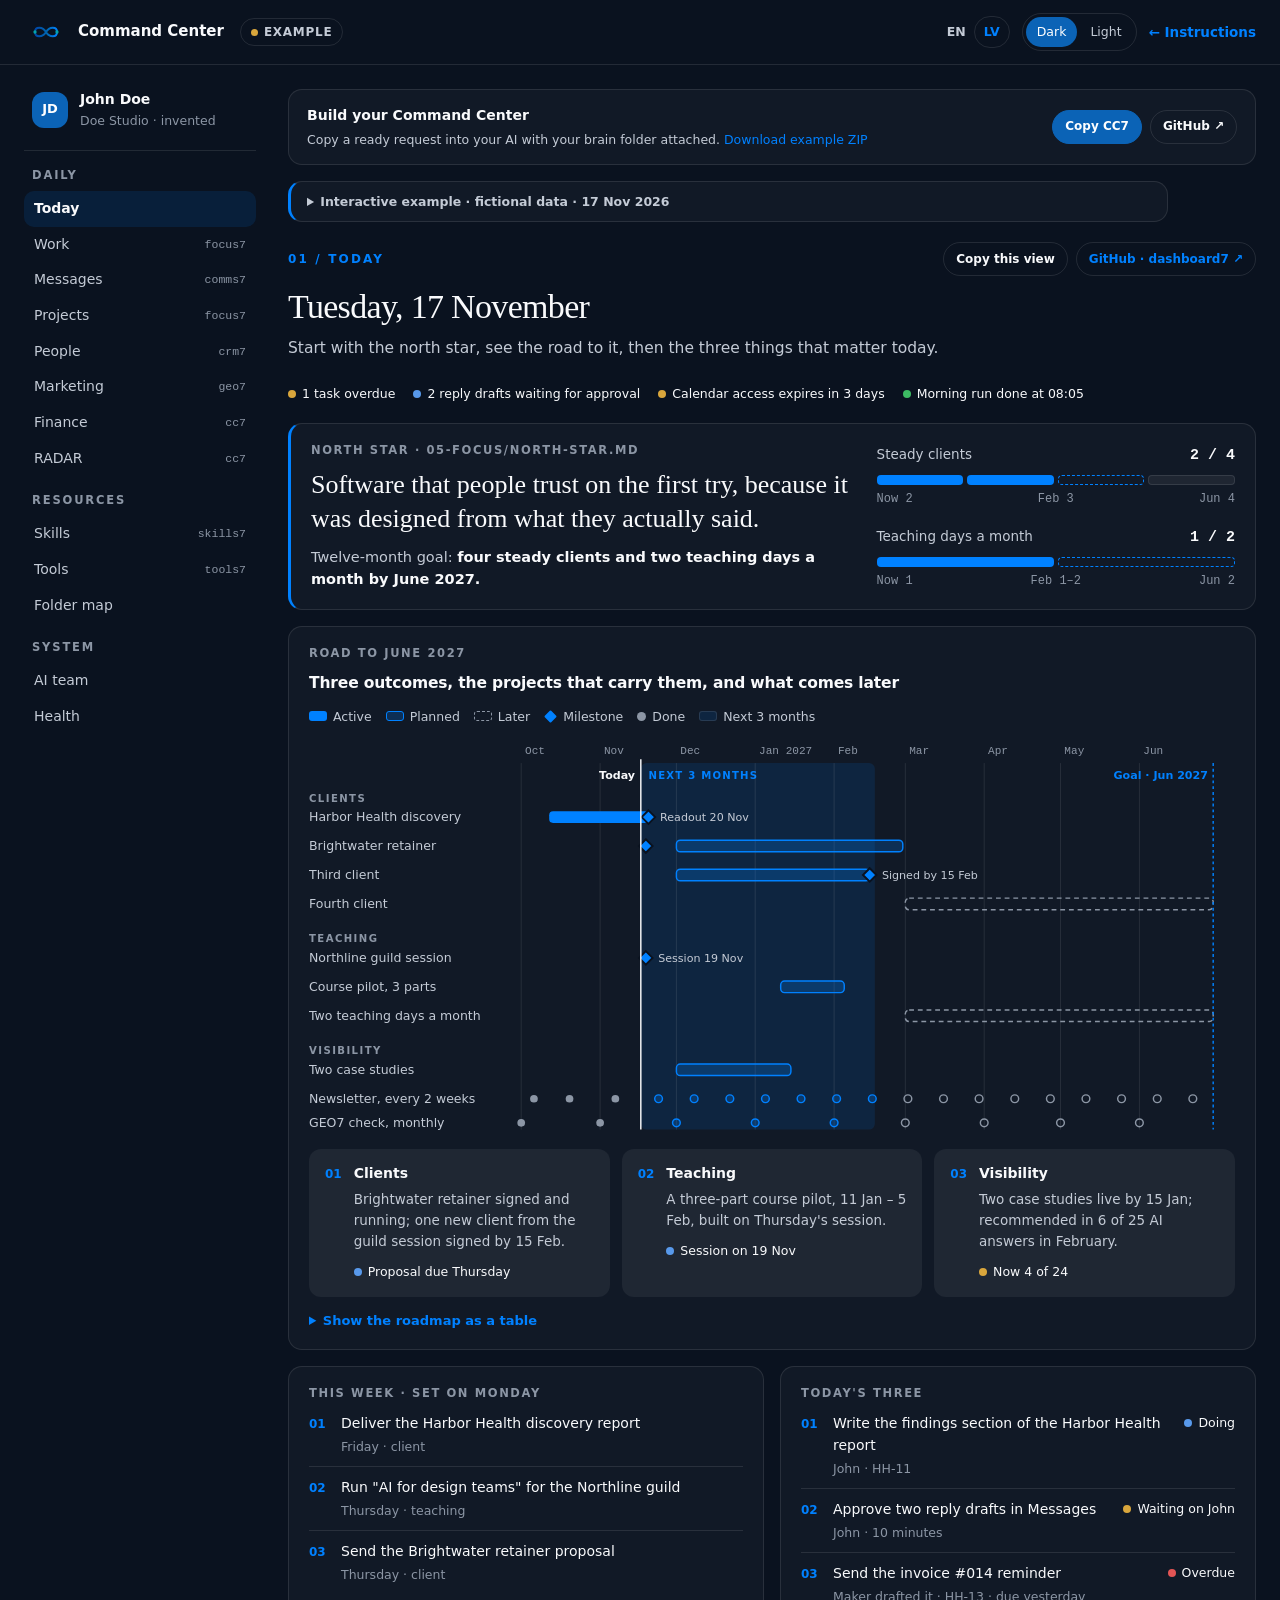
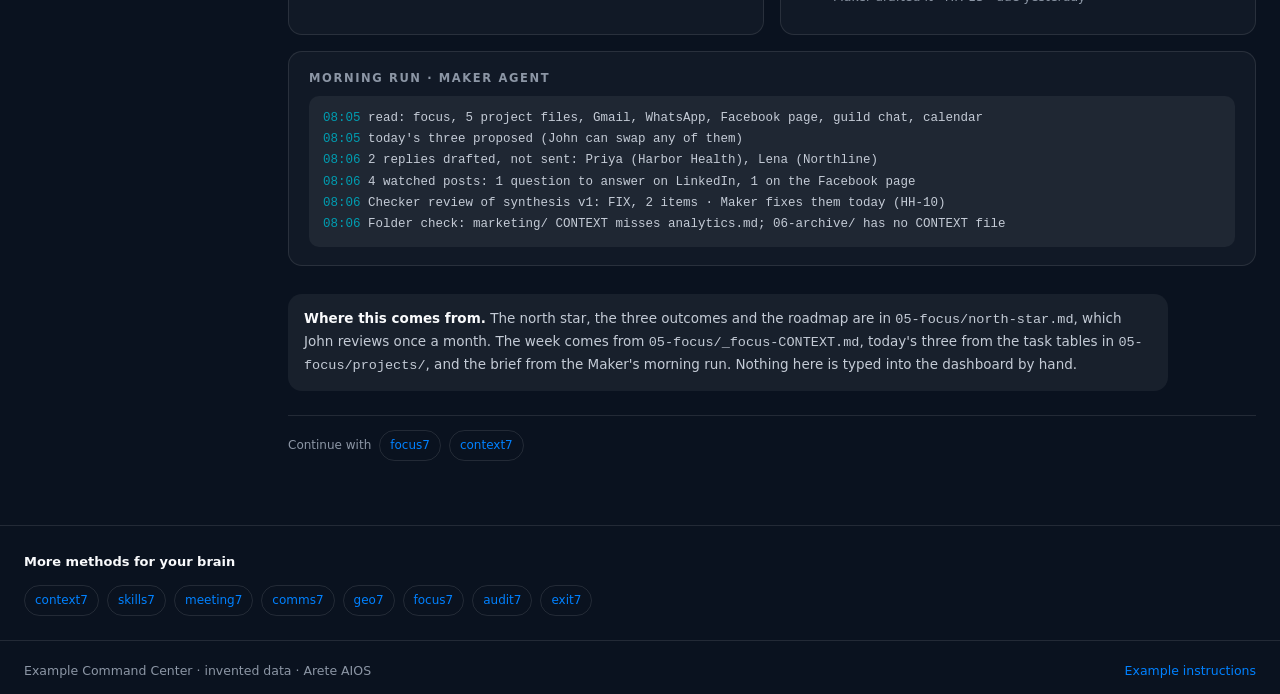
==== commit e3b6da30: "Add CC7 RADAR recipe and switch the example to John Doe - skills/cc7/references/radar.md: portable o" ====
--- a/skills/cc7/examples/command-center/command-center.en.html
+++ b/skills/cc7/examples/command-center/command-center.en.html
@@ -564,6 +564,14 @@
 .fin-aging{list-style:none;padding:0;margin:24px 0 0}.fin-aging li{display:flex;justify-content:space-between;align-items:center;gap:16px;padding:14px 0;border-bottom:1px solid var(--stroke);font-size:13px}.fin-aging small{display:block;color:var(--muted);font-size:12px}.fin-aging b{white-space:nowrap}.card .fin-total{display:flex;justify-content:space-between;margin-top:16px;color:var(--text);font-size:14px}.fin-link{display:inline-block;margin-top:14px;font-size:13px;font-weight:600}
 @media(max-width:1100px){.fin-kpis{grid-template-columns:repeat(2,minmax(0,1fr))}.adopt-card{flex-wrap:wrap}.section-head{align-items:flex-start}}
 @media(max-width:480px){.adopt-card{padding:12px 14px;gap:10px}.fin-kpis{gap:8px}.fin-kpi{padding:12px}.fin-kpi b{font-size:22px}.fin-kpi .label{font-size:10px}.section-actions{gap:6px}.section-actions a,.section-actions button{font-size:11px;padding:6px 9px}.section-head{gap:10px}.fin-bars>div{grid-template-columns:65px minmax(0,1fr) 59px;gap:6px}.library-links{padding:24px 16px}}
+.radar-counts{display:grid;grid-template-columns:repeat(4,minmax(0,1fr));gap:12px;margin:0 0 16px}.radar-count b{display:block;font-size:30px;line-height:1.1;color:var(--text)}.radar-count p:last-child{margin:6px 0 0;font-size:12px;color:var(--muted)}
+.radar-list{list-style:none;padding:0;margin:0;display:grid;gap:10px}.radar-item{display:grid;grid-template-columns:76px minmax(0,1fr) auto;gap:16px;align-items:start}.radar-fit b{display:block;font-size:22px;line-height:1.1;color:var(--blue)}.radar-fit span{font-size:10.5px;letter-spacing:.12em;text-transform:uppercase;color:var(--muted)}.radar-fit>i{display:block;height:5px;margin-top:8px;border-radius:3px;background:var(--raised);overflow:hidden}.radar-fit>i>i{display:block;height:100%;background:var(--blue)}
+.radar-meta{display:flex;flex-wrap:wrap;align-items:center;gap:6px 10px;margin:0 0 6px;font-size:12px;color:var(--muted)}.radar-body h3{margin:0 0 8px;font-size:15.5px}.radar-body p:not(.radar-meta){margin:4px 0 0;font-size:13.5px;color:var(--body)}
+.radar-note{margin:12px 0 0;font-size:12.5px;color:var(--muted)}.card .radar-caption{margin-top:14px;font-size:12.5px;color:var(--muted)}.radar-rules{display:grid;gap:6px;margin:12px 0 0;padding-left:18px;font-size:13.5px;color:var(--body)}
+@media(max-width:1100px){.radar-counts{grid-template-columns:repeat(2,minmax(0,1fr))}}
+@media(max-width:650px){.radar-item{grid-template-columns:56px minmax(0,1fr);gap:12px}.radar-st{grid-column:2}.radar-fit b{font-size:18px}}
+@media(max-width:650px){.radar-weeks{font-size:11.5px}.radar-weeks th,.radar-weeks td{padding:7px 4px}}
+@media(max-width:480px){.radar-item{grid-template-columns:minmax(0,1fr);gap:8px}.radar-st{grid-column:auto}.radar-fit{display:flex;align-items:center;gap:8px}.radar-fit>i{flex:1;max-width:120px;margin-top:0}.radar-counts{gap:8px}.radar-count{padding:12px}.radar-count b{font-size:22px}.radar-count .label{font-size:10px}}
 
 
 .language{display:flex;align-items:center;gap:8px;font-size:12.5px;font-weight:600}
@@ -595,7 +603,7 @@
 
 <div class="shell">
   <nav class="side" aria-label="Command Center sections">
-    <div class="who"><span class="avatar" aria-hidden="true">NV</span><div><b>Nora Vale</b><span>Vale Studio · invented</span></div></div>
+    <div class="who"><span class="avatar" aria-hidden="true">JD</span><div><b>John Doe</b><span>Doe Studio · invented</span></div></div>
     <div class="group"><p>Daily</p>
       <a href="/my/cc-demo" data-view="today" data-nav>Today</a>
       <a href="/my/cc-demo/work" data-view="work" data-nav>Work <small>FOCUS7</small></a>
@@ -604,6 +612,7 @@
       <a href="/my/cc-demo/people" data-view="people" data-nav>People <small>crm7</small></a>
       <a href="/my/cc-demo/marketing" data-view="marketing" data-nav>Marketing <small>GEO7</small></a>
       <a href="/my/cc-demo/finance" data-view="finance" data-nav>Finance <small>cc7</small></a>
+      <a href="/my/cc-demo/radar" data-view="radar" data-nav>RADAR <small>cc7</small></a>
     </div>
     <div class="group"><p>Resources</p>
       <a href="/my/cc-demo/skills" data-view="skills" data-nav>Skills<small>skills7</small></a>
@@ -617,9 +626,9 @@
   </nav>
 
   <main id="main"><div class="adopt-card"><div><b>Build your Command Center</b><p>Copy a ready request into your AI with your brain folder attached. <a href="https://areteaios.com/cc-demo/cc7-command-center.zip" download>Download example ZIP</a></p></div><div class="adopt-actions"><button type="button" class="copy-primary" data-copy-scope="cc7">Copy CC7</button><a href="https://github.com/arete-aios/aios/blob/main/skills/cc7/references/command-center.md" target="_blank" rel="noopener noreferrer">GitHub ↗</a></div></div>
-    <details class="notice"><summary>Interactive example · fictional data · 17 Nov 2026</summary><p>This is a static snapshot of Nora’s workday. Explore the views and controls; no real accounts, messages or AI are connected.</p>
-      <p><b>This is a teaching example with invented data.</b> Nora Vale, Vale Studio and every client, message and number below are made up. The layout follows the Command Center Egils Boitmanis runs his own business from; none of his data is on this page.</p>
-      <p>Everything here is read from one example folder, the Vale Studio brain, built with the same starter as the masterclass. Build the dashboard last: it only shows what the folder already holds.</p>
+    <details class="notice"><summary>Interactive example · fictional data · 17 Nov 2026</summary><p>This is a static snapshot of John’s workday. Explore the views and controls; no real accounts, messages or AI are connected.</p>
+      <p><b>This is a teaching example with invented data.</b> John Doe, Doe Studio and every client, message and number below are made up. The layout follows the Command Center Egils Boitmanis runs his own business from; none of his data is on this page.</p>
+      <p>Everything here is read from one example folder, the Doe Studio brain, built with the same starter as the masterclass. Build the dashboard last: it only shows what the folder already holds.</p>
     </details>
 
     <!-- 01 TODAY -->
@@ -774,8 +783,8 @@
         <div class="card">
           <p class="label">Today's three</p>
           <ol class="list">
-            <li><span class="n">01</span><span class="t">Write the findings section of the Harbor Health report<small>Nora · HH-11</small></span><span class="st info">Doing</span></li>
-            <li><span class="n">02</span><span class="t">Approve two reply drafts in Messages<small>Nora · 10 minutes</small></span><span class="st warn">Waiting on Nora</span></li>
+            <li><span class="n">01</span><span class="t">Write the findings section of the Harbor Health report<small>John · HH-11</small></span><span class="st info">Doing</span></li>
+            <li><span class="n">02</span><span class="t">Approve two reply drafts in Messages<small>John · 10 minutes</small></span><span class="st warn">Waiting on John</span></li>
             <li><span class="n">03</span><span class="t">Send the invoice #014 reminder<small>Maker drafted it · HH-13 · due yesterday</small></span><span class="st bad">Overdue</span></li>
           </ol>
         </div>
@@ -783,7 +792,7 @@
         <div class="card" style="grid-column:1/-1">
           <p class="label">Morning run · Maker agent</p>
 <pre class="log"><b>08:05</b> read: focus, 5 project files, Gmail, WhatsApp, Facebook page, guild chat, calendar
-<b>08:05</b> today's three proposed (Nora can swap any of them)
+<b>08:05</b> today's three proposed (John can swap any of them)
 <b>08:06</b> 2 replies drafted, not sent: Priya (Harbor Health), Lena (Northline)
 <b>08:06</b> 4 watched posts: 1 question to answer on LinkedIn, 1 on the Facebook page
 <b>08:06</b> Checker review of synthesis v1: FIX, 2 items · Maker fixes them today (HH-10)
@@ -791,45 +800,45 @@
         </div>
       </div>
 
-      <p class="how"><b>Where this comes from.</b> The north star, the three outcomes and the roadmap are in <span class="mono">05-focus/north-star.md</span>, which Nora reviews once a month. The week comes from <span class="mono">05-focus/_focus-CONTEXT.md</span>, today's three from the task tables in <span class="mono">05-focus/projects/</span>, and the brief from the Maker's morning run. Nothing here is typed into the dashboard by hand.</p>
+      <p class="how"><b>Where this comes from.</b> The north star, the three outcomes and the roadmap are in <span class="mono">05-focus/north-star.md</span>, which John reviews once a month. The week comes from <span class="mono">05-focus/_focus-CONTEXT.md</span>, today's three from the task tables in <span class="mono">05-focus/projects/</span>, and the brief from the Maker's morning run. Nothing here is typed into the dashboard by hand.</p>
     <div class="protocols"><span>Continue with</span><a href="https://github.com/arete-aios/aios/blob/main/skills/focus7/SKILL.md" target="_blank" rel="noopener noreferrer">focus7</a><a href="https://github.com/arete-aios/aios/blob/main/skills/context7/SKILL.md" target="_blank" rel="noopener noreferrer">context7</a></div></section>
 
     <!-- 02 WORK -->
     <section class="panel" id="work" aria-labelledby="h-work">
       <div class="section-head"><p class="eyebrow">02 / Work · FOCUS7</p><div class="section-actions"><button type="button" data-copy-scope="view">Copy this view</button><a href="https://github.com/arete-aios/aios/blob/main/skills/mit7/SKILL.md" target="_blank" rel="noopener noreferrer">GitHub · gtd7 ↗</a></div></div>
       <h2 id="h-work" tabindex="-1">One list for everything that needs doing</h2>
-      <p class="lead">Every task has an ID, an owner, a project and a status. Nora and her two agents share the same tasks, so "what's next?" has one answer.</p>
+      <p class="lead">Every task has an ID, an owner, a project and a status. John and his two agents share the same tasks, so "what's next?" has one answer.</p>
 
       <div class="filters" role="group" aria-label="Filter tasks">
         <button type="button" data-filter="all" aria-pressed="true">All</button>
-        <button type="button" data-filter="nora" aria-pressed="false">Nora</button>
+        <button type="button" data-filter="john" aria-pressed="false">John</button>
         <button type="button" data-filter="ai" aria-pressed="false">Agents</button>
         <button type="button" data-filter="waiting" aria-pressed="false">Waiting</button>
       </div>
 
       <div class="board">
         <div class="col"><h3>Inbox <span class="count" data-col-count>3</span></h3>
-          <div class="task" data-who="nora"><b>Idea: turn the guild session into a three-part course</b><div class="meta"><span>voice note</span><span class="tag">Nora</span></div></div>
+          <div class="task" data-who="john"><b>Idea: turn the guild session into a three-part course</b><div class="meta"><span>voice note</span><span class="tag">John</span></div></div>
           <div class="task" data-who="ai"><b>File Brightwater's December release plan</b><div class="meta"><span>email attachment</span><span class="tag ai">Maker</span></div></div>
           <div class="task" data-who="ai"><b>Summarise an article on research ops</b><div class="meta"><span>saved link</span><span class="tag ai">Maker</span></div></div>
         </div>
         <div class="col"><h3>Open <span class="count" data-col-count>4</span></h3>
-          <div class="task" data-who="nora"><b>Send the Brightwater retainer proposal</b><div class="meta"><span class="mono">BW-05</span><span>Thu</span><span class="tag">Nora</span></div></div>
-          <div class="task" data-who="nora"><b>Guild session slides</b><div class="meta"><span class="mono">NG-03</span><span>Wed</span><span class="tag">Nora</span><span class="tag ai">Maker outline</span></div></div>
-          <div class="task" data-who="nora"><b>Send the invoice #014 reminder</b><div class="meta"><span class="mono">HH-13</span><span class="st bad">due yesterday</span><span class="tag">Nora</span></div></div>
+          <div class="task" data-who="john"><b>Send the Brightwater retainer proposal</b><div class="meta"><span class="mono">BW-05</span><span>Thu</span><span class="tag">John</span></div></div>
+          <div class="task" data-who="john"><b>Guild session slides</b><div class="meta"><span class="mono">NG-03</span><span>Wed</span><span class="tag">John</span><span class="tag ai">Maker outline</span></div></div>
+          <div class="task" data-who="john"><b>Send the invoice #014 reminder</b><div class="meta"><span class="mono">HH-13</span><span class="st bad">due yesterday</span><span class="tag">John</span></div></div>
           <div class="task" data-who="ai"><b>Outline newsletter issue 9</b><div class="meta"><span class="mono">CP-09</span><span>23 Nov</span><span class="tag ai">Maker</span></div></div>
         </div>
         <div class="col"><h3>Doing <span class="count" data-col-count>2</span></h3>
-          <div class="task" data-who="nora"><b>Harbor Health findings section</b><div class="meta"><span class="mono">HH-11</span><span>Fri</span><span class="tag">Nora</span></div></div>
+          <div class="task" data-who="john"><b>Harbor Health findings section</b><div class="meta"><span class="mono">HH-11</span><span>Fri</span><span class="tag">John</span></div></div>
           <div class="task" data-who="ai"><b>Fix the two Checker items, synthesis v2</b><div class="meta"><span class="mono">HH-10</span><span>today</span><span class="tag ai">Maker</span></div></div>
         </div>
         <div class="col"><h3>Waiting <span class="count" data-col-count>3</span></h3>
-          <div class="task" data-who="nora" data-waiting><b>Analytics export from the client</b><div class="meta"><span class="mono">HH-12</span><span>asked 12 Nov</span><span class="st warn">5 days</span></div></div>
-          <div class="task" data-who="nora" data-waiting><b>Venue confirmation for Thursday</b><div class="meta"><span class="mono">NG-04</span><span>asked Mon</span><span class="st info">1 day</span></div></div>
-          <div class="task" data-who="ai" data-waiting><b>Draft the Brightwater case study</b><div class="meta"><span class="mono">VS-02</span><span>project paused until 1 Dec</span><span class="tag ai">Maker</span></div></div>
+          <div class="task" data-who="john" data-waiting><b>Analytics export from the client</b><div class="meta"><span class="mono">HH-12</span><span>asked 12 Nov</span><span class="st warn">5 days</span></div></div>
+          <div class="task" data-who="john" data-waiting><b>Venue confirmation for Thursday</b><div class="meta"><span class="mono">NG-04</span><span>asked Mon</span><span class="st info">1 day</span></div></div>
+          <div class="task" data-who="ai" data-waiting><b>Draft the Brightwater case study</b><div class="meta"><span class="mono">DS-02</span><span>project paused until 1 Dec</span><span class="tag ai">Maker</span></div></div>
         </div>
         <div class="col"><h3>Done this week <span class="count" data-col-count>3</span></h3>
-          <div class="task" data-who="nora"><b>Invoice #013 sent</b><div class="meta"><span class="mono">BW-04</span><span class="st ok">Mon</span><span class="tag">Nora</span></div></div>
+          <div class="task" data-who="john"><b>Invoice #013 sent</b><div class="meta"><span class="mono">BW-04</span><span class="st ok">Mon</span><span class="tag">John</span></div></div>
           <div class="task" data-who="ai"><b>Synthesis of P05–P06, draft v1</b><div class="meta"><span class="mono">HH-08</span><span class="st ok">Mon</span><span class="tag ai">Maker</span></div></div>
           <div class="task" data-who="ai"><b>Review of synthesis v1: FIX, 2 items</b><div class="meta"><span class="mono">HH-09</span><span class="st ok">Mon</span><span class="tag ai">Checker</span></div></div>
         </div>
@@ -842,7 +851,7 @@
     <section class="panel" id="messages" aria-labelledby="h-messages">
       <div class="section-head"><p class="eyebrow">03 / Messages · COMMS7</p><div class="section-actions"><button type="button" data-copy-scope="view">Copy this view</button><a href="https://github.com/arete-aios/aios/blob/main/skills/comms7/SKILL.md" target="_blank" rel="noopener noreferrer">GitHub · comms7 ↗</a></div></div>
       <h2 id="h-messages" tabindex="-1">Every conversation, and the comments worth an answer</h2>
-      <p class="lead">COMMS7 does two jobs. It sorts every conversation by who has to act next, and it watches a short list of posts for comments that deserve a reply. The AI reads and drafts; Nora decides and sends.</p>
+      <p class="lead">COMMS7 does two jobs. It sorts every conversation by who has to act next, and it watches a short list of posts for comments that deserve a reply. The AI reads and drafts; John decides and sends.</p>
 
       <div class="channels" aria-label="Connected channels">
         <div class="channel-tile"><span class="logo"><svg viewBox="0 0 24 24" aria-hidden="true" focusable="false"><path d="M24 5.457v13.909c0 .904-.732 1.636-1.636 1.636h-3.819V11.73L12 16.64l-6.545-4.91v9.273H1.636A1.636 1.636 0 0 1 0 19.366V5.457c0-2.023 2.309-3.178 3.927-1.964L5.455 4.64 12 9.548l6.545-4.91 1.528-1.145C21.69 2.28 24 3.434 24 5.457z"/></svg></span><div><b>Gmail</b><span>Read + drafts · 14 days</span></div><span class="st ok">On</span></div>
@@ -883,12 +892,12 @@
           <div class="row msg" role="row">
             <span class="channel" role="cell"><span class="mini lettermark">in</span>LinkedIn</span>
             <span role="cell"><span class="who2">Tomás Ruiz<span class="sub">independent</span></span><span class="txt"><q>Liked your post on onboarding interviews. Open to a chat?</q></span></span>
-            <span class="txt c-next" role="cell">Offer two times next week.<span class="draft">Suggested · Nora writes it</span></span>
+            <span class="txt c-next" role="cell">Offer two times next week.<span class="draft">Suggested · John writes it</span></span>
             <span role="cell"><span class="st warn">Reply needed</span></span>
           </div>
           <div class="row msg" role="row">
             <span class="channel" role="cell"><span class="mini"><svg viewBox="0 0 24 24" aria-hidden="true" focusable="false"><path d="M24 5.457v13.909c0 .904-.732 1.636-1.636 1.636h-3.819V11.73L12 16.64l-6.545-4.91v9.273H1.636A1.636 1.636 0 0 1 0 19.366V5.457c0-2.023 2.309-3.178 3.927-1.964L5.455 4.64 12 9.548l6.545-4.91 1.528-1.145C21.69 2.28 24 3.434 24 5.457z"/></svg></span>Gmail</span>
-            <span role="cell"><span class="who2">Ada Kim<span class="sub">Brightwater</span></span><span class="txt">Questions on the retainer scope, sent by Nora on 12 Nov.</span></span>
+            <span role="cell"><span class="who2">Ada Kim<span class="sub">Brightwater</span></span><span class="txt">Questions on the retainer scope, sent by John on 12 Nov.</span></span>
             <span class="txt c-next" role="cell">Ada answers after their planning on 18 Nov. Nothing to do yet.</span>
             <span role="cell"><span class="st info">Waiting on them</span></span>
           </div>
@@ -902,16 +911,16 @@
       </div>
 
       <div class="subpanel" data-sub="watch">
-        <p class="watch-rule"><b>Watch list rule:</b> Nora's own posts from the last 14 days, plus posts by the six people in People when they are about research, onboarding or design teams. A suggested comment is a draft. Nora posts it herself, or skips it.</p>
+        <p class="watch-rule"><b>Watch list rule:</b> John's own posts from the last 14 days, plus posts by the six people in People when they are about research, onboarding or design teams. A suggested comment is a draft. John posts it himself, or skips it.</p>
         <div class="grid g2">
           <article class="card post">
-            <div class="post-head"><span class="logo lettermark">in</span><div><b>Three questions I ask in every onboarding interview</b><span>Nora's post · 11 Nov · watched until 25 Nov</span></div></div>
+            <div class="post-head"><span class="logo lettermark">in</span><div><b>Three questions I ask in every onboarding interview</b><span>John's post · 11 Nov · watched until 25 Nov</span></div></div>
             <div class="post-stats"><span class="mono">6 new comments</span><span class="st warn">1 question to answer</span></div>
             <p class="post-q"><q>Do you send the questions to people in advance?</q></p>
             <p class="post-s"><b>Draft reply:</b> "No, only the topic. The questions work best when people answer from memory, not from notes."</p>
           </article>
           <article class="card post">
-            <div class="post-head"><span class="logo"><svg viewBox="0 0 24 24" aria-hidden="true" focusable="false"><path d="M9.101 23.691v-7.98H6.627v-3.667h2.474v-1.58c0-4.085 1.848-5.978 5.858-5.978.401 0 .955.042 1.468.103a8.68 8.68 0 0 1 1.141.195v3.325a8.623 8.623 0 0 0-.653-.036 26.805 26.805 0 0 0-.733-.009c-.707 0-1.259.096-1.675.309a1.686 1.686 0 0 0-.679.622c-.258.42-.374.995-.374 1.752v1.297h3.919l-.386 2.103-.287 1.564h-3.246v8.245C19.396 23.238 24 18.179 24 12.044c0-6.627-5.373-12-12-12s-12 5.373-12 12c0 5.628 3.874 10.35 9.101 11.647Z"/></svg></span><div><b>Thursday: AI for design teams</b><span>Vale Studio page · 14 Nov · watched until 21 Nov</span></div></div>
+            <div class="post-head"><span class="logo"><svg viewBox="0 0 24 24" aria-hidden="true" focusable="false"><path d="M9.101 23.691v-7.98H6.627v-3.667h2.474v-1.58c0-4.085 1.848-5.978 5.858-5.978.401 0 .955.042 1.468.103a8.68 8.68 0 0 1 1.141.195v3.325a8.623 8.623 0 0 0-.653-.036 26.805 26.805 0 0 0-.733-.009c-.707 0-1.259.096-1.675.309a1.686 1.686 0 0 0-.679.622c-.258.42-.374.995-.374 1.752v1.297h3.919l-.386 2.103-.287 1.564h-3.246v8.245C19.396 23.238 24 18.179 24 12.044c0-6.627-5.373-12-12-12s-12 5.373-12 12c0 5.628 3.874 10.35 9.101 11.647Z"/></svg></span><div><b>Thursday: AI for design teams</b><span>Doe Studio page · 14 Nov · watched until 21 Nov</span></div></div>
             <div class="post-stats"><span class="mono">2 new comments</span><span class="st warn">1 question to answer</span></div>
             <p class="post-q"><q>Will the session be recorded?</q></p>
             <p class="post-s"><b>Draft reply:</b> "Not this time: some participants work on unreleased products. Everyone who joins gets the slides."</p>
@@ -924,27 +933,27 @@
           <article class="card post">
             <div class="post-head"><span class="logo lettermark">in</span><div><b>Research ops is a team sport</b><span>Tomás Ruiz · new lead · 16 Nov · watched until 24 Nov</span></div></div>
             <div class="post-stats"><span class="mono">9 comments</span><span class="st info">Optional</span></div>
-            <p class="post-s"><b>Suggested comment:</b> one practical point from Nora's own interview practice, or skip.</p>
+            <p class="post-s"><b>Suggested comment:</b> one practical point from John's own interview practice, or skip.</p>
           </article>
         </div>
         <p class="watch-skip"><span class="st">Skipped 16 Nov</span> a general post about AI replacing designers: not a fit with the north star.</p>
       </div>
 
-      <p class="rule"><b>The one rule:</b> the AI reads, sorts and drafts. Nothing is sent, posted, accepted or deleted without Nora's yes.</p>
-      <p class="how"><b>Where this comes from.</b> <span class="mono">02-memory/comms/_comms-CONTEXT.md</span> holds the sources, how far back each is read, the rhythm and the watch list. The connections and their limits are in <span class="mono">04-tools/_tools-CONTEXT.md</span>. When Nora closes or parks a conversation, the decision goes into the project file it belongs to, so the next review does not raise it again.</p>
+      <p class="rule"><b>The one rule:</b> the AI reads, sorts and drafts. Nothing is sent, posted, accepted or deleted without John's yes.</p>
+      <p class="how"><b>Where this comes from.</b> <span class="mono">02-memory/comms/_comms-CONTEXT.md</span> holds the sources, how far back each is read, the rhythm and the watch list. The connections and their limits are in <span class="mono">04-tools/_tools-CONTEXT.md</span>. When John closes or parks a conversation, the decision goes into the project file it belongs to, so the next review does not raise it again.</p>
     <div class="protocols"><span>Continue with</span><a href="https://github.com/arete-aios/aios/blob/main/skills/meeting7/SKILL.md" target="_blank" rel="noopener noreferrer">meeting7</a><a href="https://github.com/arete-aios/aios/blob/main/skills/exit7/SKILL.md" target="_blank" rel="noopener noreferrer">exit7</a></div></section>
 
     <!-- 04 PROJECTS -->
     <section class="panel" id="projects" aria-labelledby="h-projects">
       <div class="section-head"><p class="eyebrow">04 / Projects · FOCUS7</p><div class="section-actions"><button type="button" data-copy-scope="view">Copy this view</button><a href="https://github.com/arete-aios/aios/blob/main/skills/mit7/SKILL.md" target="_blank" rel="noopener noreferrer">GitHub · gtd7 ↗</a></div></div>
       <h2 id="h-projects" tabindex="-1">Where the focus is, and what each project needs next</h2>
-      <p class="lead">FOCUS7 works the GTD way: every project serves an outcome, has one next action and keeps its tasks with a status. On Monday Nora picks the week's focus from these files. Everything else stays visible but quiet.</p>
+      <p class="lead">FOCUS7 works the GTD way: every project serves an outcome, has one next action and keeps its tasks with a status. On Monday John picks the week's focus from these files. Everything else stays visible but quiet.</p>
 
       <div class="stats">
         <div class="stat hero"><span class="label">In focus this week</span><b>3 of 5</b><span>projects, one per outcome or close to it</span></div>
         <div class="stat"><span class="label">Tasks in project files</span><b>13</b><span>4 done · 2 doing · 4 open · 3 waiting</span></div>
         <div class="stat"><span class="label">Overdue</span><b>1</b><span>HH-13, invoice reminder drafted, not sent</span></div>
-        <div class="stat"><span class="label">Waiting for others</span><b>2</b><span>Priya and Lena; one more is Nora's own pause</span></div>
+        <div class="stat"><span class="label">Waiting for others</span><b>2</b><span>Priya and Lena; one more is John's own pause</span></div>
       </div>
 
       <div class="card fm">
@@ -975,7 +984,7 @@
           <div class="fm-out"><b><span class="fm-n">03</span>Visibility</b><small>Two case studies by 15 Jan · AI answers 6 of 25</small></div>
           <div class="fm-pills">
             <span class="pill"><span class="code">CP</span>Calm Product newsletter<em>active · issue 9 outline</em></span>
-            <span class="pill later"><span class="code">VS</span>Vale Studio website<em>paused until 1 Dec</em></span>
+            <span class="pill later"><span class="code">DS</span>Doe Studio website<em>paused until 1 Dec</em></span>
           </div>
         </div>
       </div>
@@ -985,21 +994,21 @@
         <div class="row" role="row">
           <span role="cell"><span class="pname"><span class="code">HH</span>Harbor Health discovery</span><span class="path">05-focus/projects/harbor-health-discovery.md</span></span>
           <span class="serves txt" role="cell"><span class="cell-l">Serves</span>Clients</span>
-          <span class="na" role="cell"><span class="cell-l">Next action</span><b>Write the findings section</b><small>Nora · Fri 20 Nov</small></span>
+          <span class="na" role="cell"><span class="cell-l">Next action</span><b>Write the findings section</b><small>John · Fri 20 Nov</small></span>
           <span role="cell"><span class="cell-l">Tasks</span><span class="tcount">7 tasks · 1 overdue</span><span class="tbar" role="img" aria-label="3 done, 2 doing, 1 open, 1 waiting"><span class="done" style="flex:3" title="3 done"></span><span class="doing" style="flex:2" title="2 doing"></span><span class="open" style="flex:1" title="1 open"></span><span class="wait" style="flex:1" title="1 waiting"></span></span></span>
           <span class="stt-col" role="cell"><span class="st ok">On track</span></span>
         </div>
         <div class="row" role="row">
           <span role="cell"><span class="pname"><span class="code">BW</span>Brightwater retainer</span><span class="path">05-focus/projects/brightwater-retainer.md</span></span>
           <span class="serves txt" role="cell"><span class="cell-l">Serves</span>Clients</span>
-          <span class="na" role="cell"><span class="cell-l">Next action</span><b>Send the retainer proposal</b><small>Nora · Thu 19 Nov</small></span>
+          <span class="na" role="cell"><span class="cell-l">Next action</span><b>Send the retainer proposal</b><small>John · Thu 19 Nov</small></span>
           <span role="cell"><span class="cell-l">Tasks</span><span class="tcount">2 tasks</span><span class="tbar" role="img" aria-label="1 done, 1 open"><span class="done" style="flex:1" title="1 done"></span><span class="open" style="flex:1" title="1 open"></span></span></span>
           <span class="stt-col" role="cell"><span class="st ok">On track</span></span>
         </div>
         <div class="row" role="row">
           <span role="cell"><span class="pname"><span class="code">NG</span>Northline guild session</span><span class="path">05-focus/projects/northline-guild-session.md</span></span>
           <span class="serves txt" role="cell"><span class="cell-l">Serves</span>Teaching</span>
-          <span class="na" role="cell"><span class="cell-l">Next action</span><b>Finish the session slides</b><small>Nora, the Maker drafts the outline · Wed 18 Nov</small></span>
+          <span class="na" role="cell"><span class="cell-l">Next action</span><b>Finish the session slides</b><small>John, the Maker drafts the outline · Wed 18 Nov</small></span>
           <span role="cell"><span class="cell-l">Tasks</span><span class="tcount">2 tasks</span><span class="tbar" role="img" aria-label="1 open, 1 waiting"><span class="open" style="flex:1" title="1 open"></span><span class="wait" style="flex:1" title="1 waiting"></span></span></span>
           <span class="stt-col" role="cell"><span class="st warn">Venue not confirmed</span></span>
         </div>
@@ -1011,11 +1020,11 @@
           <span class="stt-col" role="cell"><span class="st warn">Issue 8 was four days late</span></span>
         </div>
         <div class="row" role="row">
-          <span role="cell"><span class="pname"><span class="code">VS</span>Vale Studio website</span><span class="path">05-focus/projects/studio-website.md</span></span>
+          <span role="cell"><span class="pname"><span class="code">DS</span>Doe Studio website</span><span class="path">05-focus/projects/studio-website.md</span></span>
           <span class="serves txt" role="cell"><span class="cell-l">Serves</span>Visibility</span>
           <span class="na" role="cell"><span class="cell-l">Next action</span><b>Draft the Brightwater case study</b><small>Maker · from 1 Dec, needs Ada's OK</small></span>
           <span role="cell"><span class="cell-l">Tasks</span><span class="tcount">1 task</span><span class="tbar" role="img" aria-label="1 waiting"><span class="wait" style="flex:1" title="1 waiting"></span></span></span>
-          <span class="stt-col" role="cell"><span class="st info">Paused by Nora until 1 Dec</span></span>
+          <span class="stt-col" role="cell"><span class="st info">Paused by John until 1 Dec</span></span>
         </div>
       </div>
       <ul class="tlegend" aria-label="Task bar legend"><li><i class="done"></i>Done</li><li><i class="doing"></i>Doing</li><li><i class="open"></i>Open</li><li><i class="wait"></i>Waiting</li></ul>
@@ -1026,7 +1035,7 @@
           <ul class="list">
             <li><span class="n mono">HH-12</span><span class="t">Booking funnel export from Priya<small>Asked 12 Nov · the findings can go ahead without it</small></span></li>
             <li><span class="n mono">NG-04</span><span class="t">Venue confirmation from Lena<small>Asked 16 Nov · her question about chairs and screens has a reply drafted</small></span></li>
-            <li><span class="n mono">VS-02</span><span class="t">The website restart on 1 Dec<small>Nora's own pause, so the Harbor Health report comes first</small></span></li>
+            <li><span class="n mono">DS-02</span><span class="t">The website restart on 1 Dec<small>John's own pause, so the Harbor Health report comes first</small></span></li>
           </ul>
         </div>
         <div class="card">
@@ -1047,7 +1056,7 @@
     <section class="panel" id="people" aria-labelledby="h-people">
       <div class="section-head"><p class="eyebrow">05 / People</p><div class="section-actions"><button type="button" data-copy-scope="view">Copy this view</button><a href="https://github.com/arete-aios/aios/blob/main/skills/cc7/references/people.md" target="_blank" rel="noopener noreferrer">GitHub · crm7 ↗</a></div></div>
       <h2 id="h-people" tabindex="-1">One private workspace per relationship</h2>
-      <p class="lead">Pick a person to see what Nora knows about working with them, the projects and tasks they are part of, and every meeting with its outcome.</p>
+      <p class="lead">Pick a person to see what John knows about working with them, the projects and tasks they are part of, and every meeting with its outcome.</p>
 
       <div class="people">
         <div class="people-list" role="group" aria-label="People">
@@ -1062,8 +1071,8 @@
         <div class="pws-wrap">
           <!-- Priya -->
           <article class="pws" data-person="priya" aria-label="Workspace: Priya Shah">
-            <header class="pws-head"><span class="av lg">PS</span><div><span class="label">Nora's private workspace</span><h3>Nora &amp; Priya Shah</h3><span class="pws-meta">Product lead, Harbor Health · last contact 13 Nov · next: readout on Friday</span></div></header>
-            <p class="pws-private"><b>Only Nora.</b> Priya cannot open this workspace. Notes and analysis stay in Nora's folder.</p>
+            <header class="pws-head"><span class="av lg">PS</span><div><span class="label">John's private workspace</span><h3>John &amp; Priya Shah</h3><span class="pws-meta">Product lead, Harbor Health · last contact 13 Nov · next: readout on Friday</span></div></header>
+            <p class="pws-private"><b>Only John.</b> Priya cannot open this workspace. Notes and analysis stay in John's folder.</p>
             <div class="pws-tabs" role="group" aria-label="Workspace sections"><button type="button" data-tab="overview" aria-pressed="true">Overview</button><button type="button" data-tab="work" aria-pressed="false">Projects &amp; tasks</button><button type="button" data-tab="meetings" aria-pressed="false">Meetings <span class="count">4</span></button></div>
             <div class="pws-panel" data-tab="overview">
               <div class="pws-cols">
@@ -1090,9 +1099,9 @@
             <div class="pws-panel" data-tab="work">
               <div class="pws-project"><span class="code">HH</span><b>Harbor Health discovery</b><span class="st ok">On track</span></div>
               <ul class="pws-tasks">
-                <li><span class="mono">HH-11</span>Findings section of the report<span class="tag">Nora</span><span class="st info">Doing · Fri</span></li>
+                <li><span class="mono">HH-11</span>Findings section of the report<span class="tag">John</span><span class="st info">Doing · Fri</span></li>
                 <li><span class="mono">HH-12</span>Analytics export of the booking funnel<span class="tag">Priya</span><span class="st warn">Waiting since 12 Nov</span></li>
-                <li><span class="mono">HH-13</span>Invoice #014 reminder<span class="tag">Nora</span><span class="st bad">Overdue</span></li>
+                <li><span class="mono">HH-13</span>Invoice #014 reminder<span class="tag">John</span><span class="st bad">Overdue</span></li>
                 <li><span class="mono">HH-10</span>Synthesis v2 of P05–P06<span class="tag ai">Maker</span><span class="st info">Doing</span></li>
               </ul>
             </div>
@@ -1108,8 +1117,8 @@
 
           <!-- Ada -->
           <article class="pws" data-person="ada" aria-label="Workspace: Ada Kim">
-            <header class="pws-head"><span class="av lg">AK</span><div><span class="label">Nora's private workspace</span><h3>Nora &amp; Ada Kim</h3><span class="pws-meta">Head of product, Brightwater · last contact 12 Nov · next: retainer proposal by Thursday</span></div></header>
-            <p class="pws-private"><b>Only Nora.</b> Ada cannot open this workspace.</p>
+            <header class="pws-head"><span class="av lg">AK</span><div><span class="label">John's private workspace</span><h3>John &amp; Ada Kim</h3><span class="pws-meta">Head of product, Brightwater · last contact 12 Nov · next: retainer proposal by Thursday</span></div></header>
+            <p class="pws-private"><b>Only John.</b> Ada cannot open this workspace.</p>
             <div class="pws-tabs" role="group" aria-label="Workspace sections"><button type="button" data-tab="overview" aria-pressed="true">Overview</button><button type="button" data-tab="work" aria-pressed="false">Projects &amp; tasks</button><button type="button" data-tab="meetings" aria-pressed="false">Meetings <span class="count">2</span></button></div>
             <div class="pws-panel" data-tab="overview">
               <div class="pws-cols">
@@ -1135,8 +1144,8 @@
             <div class="pws-panel" data-tab="work">
               <div class="pws-project"><span class="code">BW</span><b>Brightwater retainer</b><span class="st ok">On track</span></div>
               <ul class="pws-tasks">
-                <li><span class="mono">BW-05</span>Send the retainer proposal<span class="tag">Nora</span><span class="st info">Open · Thu</span></li>
-                <li><span class="mono">BW-04</span>Invoice #013 for the onboarding redesign<span class="tag">Nora</span><span class="st ok">Done 16 Nov</span></li>
+                <li><span class="mono">BW-05</span>Send the retainer proposal<span class="tag">John</span><span class="st info">Open · Thu</span></li>
+                <li><span class="mono">BW-04</span>Invoice #013 for the onboarding redesign<span class="tag">John</span><span class="st ok">Done 16 Nov</span></li>
               </ul>
             </div>
             <div class="pws-panel" data-tab="meetings">
@@ -1149,8 +1158,8 @@
 
           <!-- Lena -->
           <article class="pws" data-person="lena" aria-label="Workspace: Lena Ortiz">
-            <header class="pws-head"><span class="av lg">LO</span><div><span class="label">Nora's private workspace</span><h3>Nora &amp; Lena Ortiz</h3><span class="pws-meta">Organiser, Northline design guild · last contact 16 Nov · next: venue for Thursday</span></div></header>
-            <p class="pws-private"><b>Only Nora.</b> Lena cannot open this workspace.</p>
+            <header class="pws-head"><span class="av lg">LO</span><div><span class="label">John's private workspace</span><h3>John &amp; Lena Ortiz</h3><span class="pws-meta">Organiser, Northline design guild · last contact 16 Nov · next: venue for Thursday</span></div></header>
+            <p class="pws-private"><b>Only John.</b> Lena cannot open this workspace.</p>
             <div class="pws-tabs" role="group" aria-label="Workspace sections"><button type="button" data-tab="overview" aria-pressed="true">Overview</button><button type="button" data-tab="work" aria-pressed="false">Projects &amp; tasks</button><button type="button" data-tab="meetings" aria-pressed="false">Meetings <span class="count">1</span></button></div>
             <div class="pws-panel" data-tab="overview">
               <p class="label">How we work together</p>
@@ -1162,7 +1171,7 @@
             <div class="pws-panel" data-tab="work">
               <div class="pws-project"><span class="code">NG</span><b>Northline guild session</b><span class="st warn">Venue not confirmed</span></div>
               <ul class="pws-tasks">
-                <li><span class="mono">NG-03</span>Session slides<span class="tag">Nora</span><span class="st info">Open · Wed</span></li>
+                <li><span class="mono">NG-03</span>Session slides<span class="tag">John</span><span class="st info">Open · Wed</span></li>
                 <li><span class="mono">NG-04</span>Venue confirmation<span class="tag">Lena</span><span class="st warn">Waiting since 16 Nov</span></li>
               </ul>
             </div>
@@ -1175,27 +1184,27 @@
 
           <!-- Tomás -->
           <article class="pws" data-person="tomas" aria-label="Workspace: Tomás Ruiz">
-            <header class="pws-head"><span class="av lg">TR</span><div><span class="label">Nora's private workspace</span><h3>Nora &amp; Tomás Ruiz</h3><span class="pws-meta">Independent product coach · first contact today · next: reply with two times</span></div></header>
-            <p class="pws-private"><b>Only Nora.</b> Tomás cannot open this workspace.</p>
+            <header class="pws-head"><span class="av lg">TR</span><div><span class="label">John's private workspace</span><h3>John &amp; Tomás Ruiz</h3><span class="pws-meta">Independent product coach · first contact today · next: reply with two times</span></div></header>
+            <p class="pws-private"><b>Only John.</b> Tomás cannot open this workspace.</p>
             <div class="pws-tabs" role="group" aria-label="Workspace sections"><button type="button" data-tab="overview" aria-pressed="true">Overview</button><button type="button" data-tab="work" aria-pressed="false">Projects &amp; tasks</button><button type="button" data-tab="meetings" aria-pressed="false">Meetings</button></div>
             <div class="pws-panel" data-tab="overview">
               <p class="label">How we met</p>
-              <p>He commented on Nora's LinkedIn post on 11 Nov and then wrote to her. Works with early-stage health startups.</p>
+              <p>He commented on John's LinkedIn post on 11 Nov and then wrote to him. Works with early-stage health startups.</p>
               <p class="label">Worth continuing</p>
               <p>Possible referrals in both directions.</p>
             </div>
-            <div class="pws-panel" data-tab="work"><p class="pws-empty">No project yet. A project starts only when Nora approves its card.</p></div>
+            <div class="pws-panel" data-tab="work"><p class="pws-empty">No project yet. A project starts only when John approves its card.</p></div>
             <div class="pws-panel" data-tab="meetings"><p class="pws-empty">No meetings yet.</p></div>
           </article>
 
           <!-- Jonas -->
           <article class="pws" data-person="jonas" aria-label="Workspace: Jonas Berg">
-            <header class="pws-head"><span class="av lg">JB</span><div><span class="label">Nora's private workspace</span><h3>Nora &amp; Jonas Berg</h3><span class="pws-meta">Founder, small fintech · former client · last contact 6 Oct</span></div></header>
-            <p class="pws-private"><b>Only Nora.</b> Jonas cannot open this workspace.</p>
+            <header class="pws-head"><span class="av lg">JB</span><div><span class="label">John's private workspace</span><h3>John &amp; Jonas Berg</h3><span class="pws-meta">Founder, small fintech · former client · last contact 6 Oct</span></div></header>
+            <p class="pws-private"><b>Only John.</b> Jonas cannot open this workspace.</p>
             <div class="pws-tabs" role="group" aria-label="Workspace sections"><button type="button" data-tab="overview" aria-pressed="true">Overview</button><button type="button" data-tab="work" aria-pressed="false">Projects &amp; tasks</button><button type="button" data-tab="meetings" aria-pressed="false">Meetings <span class="count">1</span></button></div>
             <div class="pws-panel" data-tab="overview">
               <p class="label">History</p>
-              <p>Nora ran a discovery sprint for him in spring 2026.</p>
+              <p>John ran a discovery sprint for him in spring 2026.</p>
               <p class="label">Worth continuing</p>
               <p>He mentioned a new product line in October. <span class="st warn">Check-in overdue</span></p>
             </div>
@@ -1207,12 +1216,12 @@
 
           <!-- Mei -->
           <article class="pws" data-person="mei" aria-label="Workspace: Mei Chen">
-            <header class="pws-head"><span class="av lg">MC</span><div><span class="label">Nora's private workspace</span><h3>Nora &amp; Mei Chen</h3><span class="pws-meta">Host, Design Notes podcast · last contact 27 Oct</span></div></header>
-            <p class="pws-private"><b>Only Nora.</b> Mei cannot open this workspace.</p>
+            <header class="pws-head"><span class="av lg">MC</span><div><span class="label">John's private workspace</span><h3>John &amp; Mei Chen</h3><span class="pws-meta">Host, Design Notes podcast · last contact 27 Oct</span></div></header>
+            <p class="pws-private"><b>Only John.</b> Mei cannot open this workspace.</p>
             <div class="pws-tabs" role="group" aria-label="Workspace sections"><button type="button" data-tab="overview" aria-pressed="true">Overview</button><button type="button" data-tab="work" aria-pressed="false">Projects &amp; tasks</button><button type="button" data-tab="meetings" aria-pressed="false">Meetings <span class="count">1</span></button></div>
             <div class="pws-panel" data-tab="overview">
               <p class="label">Worth continuing</p>
-              <p>Nora is a guest in the January episode, about interviews with front-desk staff.</p>
+              <p>John is a guest in the January episode, about interviews with front-desk staff.</p>
             </div>
             <div class="pws-panel" data-tab="work"><p class="pws-empty">No project. Sending notes for the episode becomes a task when it is due.</p></div>
             <div class="pws-panel" data-tab="meetings">
@@ -1228,7 +1237,7 @@
     <!-- 06 MARKETING -->
     <section class="panel" id="marketing" aria-labelledby="h-marketing">
       <div class="section-head"><p class="eyebrow">06 / Marketing · GEO7 · Analytics</p><div class="section-actions"><button type="button" data-copy-scope="view">Copy this view</button><a href="https://github.com/arete-aios/aios/blob/main/skills/geo7/SKILL.md" target="_blank" rel="noopener noreferrer">GitHub · geo7 ↗</a></div></div>
-      <h2 id="h-marketing" tabindex="-1">Is Vale Studio being found, and by whom?</h2>
+      <h2 id="h-marketing" tabindex="-1">Is Doe Studio being found, and by whom?</h2>
       <p class="lead">Two views of one marketing folder. GEO7 checks whether AI assistants recommend the studio. Analytics brings the site, search and ad numbers into one weekly view.</p>
 
       <div class="subtabs" role="group" aria-label="Marketing views">
@@ -1237,7 +1246,7 @@
       </div>
 
       <div class="subpanel" data-sub="geo7">
-      <p class="lead">Once a month, the same five buyer questions go to the same five AI assistants. Three answers arrive automatically through APIs; two are pasted by Nora. The result shows where Vale Studio is recommended, and what to fix first.</p>
+      <p class="lead">Once a month, the same five buyer questions go to the same five AI assistants. Three answers arrive automatically through APIs; two are pasted by John. The result shows where Doe Studio is recommended, and what to fix first.</p>
 
       <div class="stats">
         <div class="stat hero"><span class="label">November · 1 Nov</span><b>17%</b><span>recommended in 4 of 24 answers</span></div>
@@ -1250,7 +1259,7 @@
         <p class="label">Five questions × five assistants · November</p>
         <div class="matrix-scroll" tabindex="0" aria-label="GEO7 results, scrolls sideways on small screens">
           <table class="matrix">
-            <caption class="sr">Whether each AI assistant recommended Vale Studio for each question in November</caption>
+            <caption class="sr">Whether each AI assistant recommended Doe Studio for each question in November</caption>
             <thead>
               <tr>
                 <th scope="col">Buyer question</th>
@@ -1387,12 +1396,12 @@
 @media (max-width:480px){.an .an-strip{margin-top:-12px}.an .an-x span{font-size:11.5px}}
 </style>
 <div class="an">
-  <p class="lead">One weekly view of the site, search and ads. Every Monday at 07:30 the morning run collects read-only exports: Google Analytics 4, Search Console, Google Ads and Meta Ads arrive through connectors that cannot change anything. ChatGPT Ads has no connector, so Nora pastes its export. Below: the last four full weeks, 19 Oct – 15 Nov, compared with the four weeks before.</p>
+  <p class="lead">One weekly view of the site, search and ads. Every Monday at 07:30 the morning run collects read-only exports: Google Analytics 4, Search Console, Google Ads and Meta Ads arrive through connectors that cannot change anything. ChatGPT Ads has no connector, so John pastes its export. Below: the last four full weeks, 19 Oct – 15 Nov, compared with the four weeks before.</p>
 
   <div class="strip an-strip">
     <span class="st ok">Collected Monday 16 Nov, 07:30</span>
     <span class="st ok">4 sources automatic, read-only</span>
-    <span class="st info">1 source pasted by Nora: ChatGPT Ads</span>
+    <span class="st info">1 source pasted by John: ChatGPT Ads</span>
   </div>
 
   <div class="stats">
@@ -1452,7 +1461,7 @@
     </div>
 
     <div class="card an-findings">
-      <p class="label">What this tells Nora</p>
+      <p class="label">What this tells John</p>
       <ol class="list">
         <li><span class="n">1</span><span class="t">AI assistants have started sending people. Links in AI answers brought 47 visits, up from 12, mostly to the Brightwater case study that GEO7 found cited. Two of the four direct and referral enquiries named it.<small>A second case study is the next step · website project restarts 1 Dec</small></span></li>
         <li><span class="n">2</span><span class="t">Search is the steadiest channel: 478 clicks, up 16%, and 5 of the 15 enquiries. The plain-words services page that GEO7 asks for should help search as well.<small>Same website restart · 1 Dec</small></span></li>
@@ -1495,7 +1504,7 @@
             <td><span class="st ok">Running, within the cap</span></td>
           </tr>
           <tr>
-            <th scope="row"><span class="an-src"><span class="logo lettermark">GPT</span><span><b>ChatGPT Ads</b><span class="an-how">manual · pasted by Nora</span></span></span></th>
+            <th scope="row"><span class="an-src"><span class="logo lettermark">GPT</span><span><b>ChatGPT Ads</b><span class="an-how">manual · pasted by John</span></span></span></th>
             <td>Ads in ChatGPT answers: impressions, clicks, share of the cap</td>
             <td>Since 26 Oct · 3,100 impressions · 51 clicks · 17% of the cap</td>
             <td class="an-num" data-label="Site visits"><b>46</b><span class="an-was">new</span></td>
@@ -1532,8 +1541,8 @@
     <p class="an-note">The channel rows add up to the Google Analytics row: 520 + 164 + 46 + 88 + 136 + 298 = 1,252 visits and 5 + 3 + 1 + 0 + 2 + 4 = 15 enquiries. Search Console counts Google only, so its 478 clicks are fewer than the 520 visits from all search engines. Ad budget is shown only as a share of the monthly cap: 41% + 17% + 13% = 71%.</p>
   </div>
 
-  <p class="rule"><b>The dashboard shows the numbers; decisions go into tasks.</b> Nothing here can change a campaign. When a number calls for action, Nora decides, and the decision becomes a task with an owner and a date in the project it belongs to. That is how Meta Ads were paused on 9 Nov.</p>
-  <p class="how"><b>Where this comes from.</b> <span class="mono">02-memory/marketing/analytics.md</span> holds the sources and how each is collected, the weekly table, the channel table and these findings. The morning run updates it every Monday from the read-only exports and Nora's pasted ChatGPT Ads file. Money stays in the ad accounts and the books: spend appears only as a share of the monthly cap, and results as clicks per enquiry.</p>
+  <p class="rule"><b>The dashboard shows the numbers; decisions go into tasks.</b> Nothing here can change a campaign. When a number calls for action, John decides, and the decision becomes a task with an owner and a date in the project it belongs to. That is how Meta Ads were paused on 9 Nov.</p>
+  <p class="how"><b>Where this comes from.</b> <span class="mono">02-memory/marketing/analytics.md</span> holds the sources and how each is collected, the weekly table, the channel table and these findings. The morning run updates it every Monday from the read-only exports and John's pasted ChatGPT Ads file. Money stays in the ad accounts and the books: spend appears only as a share of the monthly cap, and results as clicks per enquiry.</p>
 </div>
       </div>
     <div class="protocols"><span>Continue with</span><a href="https://github.com/arete-aios/aios/blob/main/skills/ads7/SKILL.md" target="_blank" rel="noopener noreferrer">ads7</a><a href="https://github.com/arete-aios/aios/blob/main/skills/focus7/SKILL.md" target="_blank" rel="noopener noreferrer">focus7</a></div></section>
@@ -1541,18 +1550,32 @@
 <section class="panel" id="finance" aria-labelledby="h-finance">
 <div class="section-head"><p class="eyebrow">07 / Finance · example</p><div class="section-actions"><button type="button" data-copy-scope="view">Copy this view</button><a href="https://github.com/arete-aios/aios/blob/main/skills/cc7/references/finance.md" target="_blank" rel="noopener noreferrer">GitHub · cc7 ↗</a></div></div>
 <h2 id="h-finance" tabindex="-1">What came in, what went out, what needs a decision</h2>
-<p class="lead">A small financial view for Vale Studio. Cash flow covers the last full month; unpaid invoices have their own as-of date. Every amount is invented.</p>
-<div class="strip"><span class="st info">October 2026 · full month</span><span class="st ok">Example review · 16 Nov 2026</span><span class="st warn">1 overdue invoice needs Nora</span></div>
+<p class="lead">A small financial view for Doe Studio. Cash flow covers the last full month; unpaid invoices have their own as-of date. Every amount is invented.</p>
+<div class="strip"><span class="st info">October 2026 · full month</span><span class="st ok">Example review · 16 Nov 2026</span><span class="st warn">1 overdue invoice needs John</span></div>
 <div class="fin-kpis"><div class="card fin-kpi"><p class="label">Cash collected</p><b>€12,400</b><p>October · full month</p></div><div class="card fin-kpi"><p class="label">Cash paid</p><b>€7,300</b><p>Same period · all categories</p></div><div class="card fin-kpi"><p class="label">Net cash flow</p><b>+€5,100</b><p>Collected minus paid · not profit</p></div><div class="card fin-kpi"><p class="label">Invoices unpaid</p><b>€3,800</b><p>3 invoices · as of 17 Nov</p></div></div>
 <div class="grid g2" style="margin-top:16px"><article class="card"><p class="label">Cash movement · three full months</p><h3>Collected and paid, kept separate</h3><div class="fin-trend" aria-hidden="true"><div class="fin-month"><b>Aug</b><div class="fin-bars"><div><span>Collected</span><i style="width:61.42857142857143%"></i><em>€8,600</em></div><div><span>Paid</span><i class="paid" style="width:43.57142857142857%"></i><em>€6,100</em></div></div></div><div class="fin-month"><b>Sep</b><div class="fin-bars"><div><span>Collected</span><i style="width:67.14285714285714%"></i><em>€9,400</em></div><div><span>Paid</span><i class="paid" style="width:48.57142857142857%"></i><em>€6,800</em></div></div></div><div class="fin-month"><b>Oct</b><div class="fin-bars"><div><span>Collected</span><i style="width:88.57142857142857%"></i><em>€12,400</em></div><div><span>Paid</span><i class="paid" style="width:52.142857142857146%"></i><em>€7,300</em></div></div></div></div><p class="fin-caption">Bar scale: €14,000. The table contains every value.</p><details><summary>Show the cash-flow table</summary><div class="fin-table"><table><caption>Invented cash flow · EUR</caption><thead><tr><th>Month</th><th>Collected</th><th>Paid</th><th>Net</th></tr></thead><tbody><tr><th scope="row">Aug</th><td>€8,600</td><td>€6,100</td><td>+€2,500</td></tr><tr><th scope="row">Sep</th><td>€9,400</td><td>€6,800</td><td>+€2,600</td></tr><tr><th scope="row">Oct</th><td>€12,400</td><td>€7,300</td><td>+€5,100</td></tr></tbody></table></div></details></article>
 <article class="card"><p class="label">Invoice ageing · as of 17 Nov 2026</p><h3>An invoice is not money received</h3><ul class="fin-aging"><li><span>Within agreed terms<small>2 invoices</small></span><b>€3,200</b></li><li><span>1–30 days overdue<small>1 invoice</small></span><b>€600</b></li><li><span>Over 30 days overdue<small>0 invoices</small></span><b>€0</b></li></ul><p class="fin-total">Total unpaid<b>€3,800</b></p><p class="fin-caption">Ageing uses agreed due dates, not the date the invoice was created.</p></article></div>
-<div class="grid g2" style="margin-top:16px"><article class="card"><p class="label">The next useful decision</p><h3>Review the €600 reminder</h3><p>Nora checks the invoice and the drafted reminder. Sending it is still her decision; the task stays HH-13 in the existing project.</p><a class="fin-link" href="/my/cc-demo/work" data-view="work">Open the task view →</a></article>
-<article class="card"><p class="label">Source and boundary</p><h3>An approved summary, no bank connection</h3><p>In this example, Nora approves a monthly accounting summary. Raw bank records stay in accounting. A real setup follows its owner’s privacy rules and may show only a link instead.</p></article></div>
+<div class="grid g2" style="margin-top:16px"><article class="card"><p class="label">The next useful decision</p><h3>Review the €600 reminder</h3><p>John checks the invoice and the drafted reminder. Sending it is still his decision; the task stays HH-13 in the existing project.</p><a class="fin-link" href="/my/cc-demo/work" data-view="work">Open the task view →</a></article>
+<article class="card"><p class="label">Source and boundary</p><h3>An approved summary, no bank connection</h3><p>In this example, John approves a monthly accounting summary. Raw bank records stay in accounting. A real setup follows its owner’s privacy rules and may show only a link instead.</p></article></div>
 <p class="how"><b>Design reference.</b> The ERPNext Payments dashboard separates payments and invoice ageing. This view adapts that idea to the fictional studio; no accounting service is installed. <a href="https://github.com/frappe/erpnext/blob/develop/erpnext/accounts/accounts_dashboard/payments/payments.json" target="_blank" rel="noopener noreferrer">ERPNext · GitHub ↗</a></p>
 <div class="protocols"><span>Continue with</span><a href="https://github.com/arete-aios/aios/blob/main/skills/context7/SKILL.md" target="_blank" rel="noopener noreferrer">context7</a><a href="https://github.com/arete-aios/aios/blob/main/skills/exit7/SKILL.md" target="_blank" rel="noopener noreferrer">exit7</a></div></section>
+<section class="panel" id="radar" aria-labelledby="h-radar">
+<div class="section-head"><p class="eyebrow">08 / RADAR · example</p><div class="section-actions"><button type="button" data-copy-scope="view">Copy this view</button><a href="https://github.com/arete-aios/aios/blob/main/skills/cc7/references/radar.md" target="_blank" rel="noopener noreferrer">GitHub · cc7 radar ↗</a></div></div>
+<h2 id="h-radar" tabindex="-1">Opportunities worth a look this week</h2>
+<p class="lead">Once a week John’s AI looks through the sources he chose for four kinds of opportunity: paid work, partnerships, speaking slots and communities to join. Each find gets a fit score, a reason and one thing to check. John decides; nothing is applied for, sent or joined automatically.</p>
+<div class="strip"><span class="st info">Week 47 · reviewed Mon 16 Nov</span><span class="st ok">31 found · 7 shown</span><span class="st warn">2 wait for John’s decision</span></div>
+<div class="radar-counts"><div class="card radar-count"><p class="label">Work &amp; projects</p><b>2</b><p>1 strong fit</p></div><div class="card radar-count"><p class="label">Partnerships</p><b>1</b><p>1 strong fit</p></div><div class="card radar-count"><p class="label">Speaking</p><b>2</b><p>1 strong fit</p></div><div class="card radar-count"><p class="label">Communities &amp; events</p><b>2</b><p>0 strong fits</p></div></div>
+<ol class="radar-list" aria-label="Opportunities by fit"><li class="card radar-item" data-stream="speaking"><div class="radar-fit"><b>88%</b><span>fit</span><i aria-hidden="true"><i style="width:88%"></i></i></div><div class="radar-body"><p class="radar-meta"><span class="tag">Speaking</span><span>Conference call-for-papers page · deadline 5 Dec · submitted 16 Nov</span></p><h3>Call for speakers: regional UX conference · 25-minute practitioner talks</h3><p><b>Why it fits:</b> His post “Three questions I ask in every onboarding interview” is already a talk outline.</p><p><b>Check first:</b> Travel is not covered; decide whether the trip is worth it.</p></div><span class="st warn radar-st">Applied, waiting</span></li><li class="card radar-item" data-stream="work"><div class="radar-fit"><b>86%</b><span>fit</span><i aria-hidden="true"><i style="width:86%"></i></i></div><div class="radar-body"><p class="radar-meta"><span class="tag">Work &amp; projects</span><span>Job alert e-mail · posted 13 Nov · remote, EU hours</span></p><h3>Fractional research lead for a health-tech scale-up · two days a week</h3><p><b>Why it fits:</b> Onboarding interviews and health clients are exactly his recent work.</p><p><b>Check first:</b> The day rate is not listed. Ask before applying.</p></div><span class="st info radar-st">Worth a look</span></li><li class="card radar-item" data-stream="partners"><div class="radar-fit"><b>78%</b><span>fit</span><i aria-hidden="true"><i style="width:78%"></i></i></div><div class="radar-body"><p class="radar-meta"><span class="tag">Partnerships</span><span>Northline guild chat · 12 Nov · introduced by Lena Ortiz</span></p><h3>A two-person web studio wants a research partner for client discovery</h3><p><b>Why it fits:</b> They build, John researches; referrals can go both ways.</p><p><b>Check first:</b> Who owns the client relationship, and how fees are split.</p></div><span class="st info radar-st">Worth a look</span></li><li class="card radar-item" data-stream="communities"><div class="radar-fit"><b>74%</b><span>fit</span><i aria-hidden="true"><i style="width:74%"></i></i></div><div class="radar-body"><p class="radar-meta"><span class="tag">Communities &amp; events</span><span>Meetup page · next session 3 Dec</span></p><h3>Monthly product research meetup · online · open call for 10-minute case talks</h3><p><b>Why it fits:</b> A steady peer group for one evening a month.</p><p><b>Check first:</b> Whether sessions are recorded; client examples must stay anonymous.</p></div><span class="st  radar-st">New</span></li><li class="card radar-item" data-stream="work"><div class="radar-fit"><b>72%</b><span>fit</span><i aria-hidden="true"><i style="width:72%"></i></i></div><div class="radar-body"><p class="radar-meta"><span class="tag">Work &amp; projects</span><span>Saved search on a freelance marketplace · posted 15 Nov · fixed price</span></p><h3>Freelance usability study for a checkout flow · three weeks</h3><p><b>Why it fits:</b> Clear scope; it fits in December, after the Harbor Health readout.</p><p><b>Check first:</b> Who recruits the test participants, and the client's past reviews.</p></div><span class="st  radar-st">New</span></li><li class="card radar-item" data-stream="communities"><div class="radar-fit"><b>69%</b><span>fit</span><i aria-hidden="true"><i style="width:69%"></i></i></div><div class="radar-body"><p class="radar-meta"><span class="tag">Communities &amp; events</span><span>Incubator newsletter · event on 21 Jan 2027</span></p><h3>Health-tech demo day · volunteer mentors wanted</h3><p><b>Why it fits:</b> He meets early-stage health founders, the field Tomás Ruiz works in.</p><p><b>Check first:</b> A half-day commitment; sales pitches are not allowed.</p></div><span class="st  radar-st">New</span></li><li class="card radar-item" data-stream="speaking"><div class="radar-fit"><b>61%</b><span>fit</span><i aria-hidden="true"><i style="width:61%"></i></i></div><div class="radar-body"><p class="radar-meta"><span class="tag">Speaking</span><span>Host's LinkedIn post · 10 Nov</span></p><h3>Podcast guest: research operations in small product teams</h3><p><b>Why it fits:</b> A good audience for a small time cost.</p><p><b>Check first:</b> Overlap with the January Design Notes episode with Mei Chen.</p></div><span class="st  radar-st">New</span></li></ol>
+<p class="radar-note">Below 50% stays hidden unless John asks. 3 finds he marked “Not for me” are hidden too, and they sharpen next week’s criteria.</p>
+<div class="grid g2" style="margin-top:16px"><article class="card"><p class="label">John’s criteria</p><h3>He sets the rules; the AI applies them</h3><ul class="radar-rules"><li><b>Work:</b> user research, onboarding and service design; up to two days a week; from €650 a day; remote or within two hours’ travel.</li><li><b>Partnerships:</b> complementary skills, a named client case and a clear split.</li><li><b>Speaking:</b> practitioner talks, not paid sponsor slots; at most one trip a month.</li><li><b>Communities:</b> active groups with a real date in the next eight weeks.</li></ul><p class="radar-caption">Sources he chose: two job alert e-mails, one saved freelance search, conference call-for-papers lists, the Northline guild chat and three newsletters.</p></article>
+<article class="card"><p class="label">Last four weeks</p><h3>Which stream actually works</h3><div class="fin-table"><table class="radar-weeks"><caption>Invented weekly review totals</caption><thead><tr><th>Stream</th><th>Found</th><th>Worth a look</th><th>Applied</th><th>Result</th></tr></thead><tbody><tr><th scope="row">Work &amp; projects</th><td>58</td><td>6</td><td>2</td><td>1 call booked</td></tr><tr><th scope="row">Partnerships</th><td>9</td><td>2</td><td>1</td><td>Waiting</td></tr><tr><th scope="row">Speaking</th><td>16</td><td>5</td><td>3</td><td>1 talk accepted</td></tr><tr><th scope="row">Communities &amp; events</th><td>12</td><td>4</td><td>2</td><td>Joined 1 group</td></tr></tbody></table></div><p class="radar-caption">So far speaking brings the most results and work alerts the most noise. Statuses are John’s marks: New · Worth a look · Applied, waiting · Declined · Won · Not for me.</p></article></div>
+<div class="grid g2" style="margin-top:16px"><article class="card"><p class="label">Boundary</p><h3>The AI finds and explains. John acts.</h3><p>It reads only the listed sources, when John asks or in his weekly review, and keeps each find with its link and date. It does not apply, send messages, register, join groups, create alerts or change profiles. A new source needs his OK.</p></article>
+<article class="card"><p class="label">After a yes</p><h3>A good find moves into the existing system</h3><p>An accepted opportunity becomes a project card or a person in People, with the next action in Work. The RADAR list itself stays a weekly shortlist, not a second task list.</p><a class="fin-link" href="/my/cc-demo/people" data-view="people">Open People →</a></article></div>
+<p class="how"><b>Where this comes from.</b> Criteria and sources are in <span class="mono">02-memory/growth/radar/_radar-CONTEXT.md</span>; each weekly list, with links, dates and John’s marks, is in <span class="mono">02-memory/growth/radar/2026-w47.md</span>. Every item here is invented.</p>
+<div class="protocols"><span>Continue with</span><a href="https://github.com/arete-aios/aios/blob/main/skills/warm7/SKILL.md" target="_blank" rel="noopener noreferrer">warm7</a><a href="https://github.com/arete-aios/aios/blob/main/skills/focus7/SKILL.md" target="_blank" rel="noopener noreferrer">focus7</a></div></section>
     <!-- 07 SKILLS -->
     <section class="panel" id="skills" aria-labelledby="h-skills">
-      <div class="section-head"><p class="eyebrow">08 / Skills</p><div class="section-actions"><button type="button" data-copy-scope="view">Copy this view</button><a href="https://github.com/arete-aios/aios/blob/main/skills/skills7/SKILL.md" target="_blank" rel="noopener noreferrer">GitHub · skills7 ↗</a></div></div>
+      <div class="section-head"><p class="eyebrow">09 / Skills</p><div class="section-actions"><button type="button" data-copy-scope="view">Copy this view</button><a href="https://github.com/arete-aios/aios/blob/main/skills/skills7/SKILL.md" target="_blank" rel="noopener noreferrer">GitHub · skills7 ↗</a></div></div>
       <h2 id="h-skills" tabindex="-1">Methods the AI follows, written once</h2>
       <p class="lead">A skill is a Markdown file: when to use it, the steps, and what "done" means. Any AI that can read the folder can follow it, and the same work runs the same way the second time. The library skills live on GitHub, so anyone can install the same one.</p>
 
@@ -1571,9 +1594,9 @@
         <article class="skill"><span class="chip" aria-hidden="true"><svg viewBox="0 0 24 24"><circle cx="11" cy="11" r="6"/><path d="M20 20l-4.5-4.5"/><path d="M8.5 11h5M11 8.5v5"/></svg></span><div class="skill-body"><div class="skill-top"><span class="code">GEO7</span><span class="st ok">1 Nov</span></div><h3>Recommended by AI assistants?</h3><p>Five buyer questions, five assistants, once a month, with a clear order of improvements.</p><span class="runs">1st of each month</span><div class="skill-links"><a href="/my/cc-demo/skills/geo7" data-view="skills/geo7">Full description</a><a href="/my/cc-demo/marketing" data-view="marketing">Screen: Marketing</a><a href="https://github.com/arete-aios/aios/tree/main/skills/geo7">GEO7 on GitHub</a></div></div></article>
       </div>
 
-      <p class="subhead">Written by Nora</p>
+      <p class="subhead">Written by John</p>
       <div class="skills">
-        <article class="skill own"><span class="chip" aria-hidden="true"><svg viewBox="0 0 24 24"><path d="M5 11h4v6H4v-4c0-3 1-5 4-6M15 11h4v6h-5v-4c0-3 1-5 4-6"/></svg></span><div class="skill-body"><div class="skill-top"><span class="code">INTERVIEW</span><span class="st ok">yesterday</span></div><h3>Interview synthesis</h3><p>Themes with exact quotes and counts. Seven checks run before a client sees it.</p><span class="runs">On request · Maker writes, Checker reviews</span><div class="skill-links"><span class="local">Only in Nora's folder: <span class="mono">03-skills/interview-synthesis/SKILL.md</span></span></div></div></article>
+        <article class="skill own"><span class="chip" aria-hidden="true"><svg viewBox="0 0 24 24"><path d="M5 11h4v6H4v-4c0-3 1-5 4-6M15 11h4v6h-5v-4c0-3 1-5 4-6"/></svg></span><div class="skill-body"><div class="skill-top"><span class="code">INTERVIEW</span><span class="st ok">yesterday</span></div><h3>Interview synthesis</h3><p>Themes with exact quotes and counts. Seven checks run before a client sees it.</p><span class="runs">On request · Maker writes, Checker reviews</span><div class="skill-links"><span class="local">Only in John's folder: <span class="mono">03-skills/interview-synthesis/SKILL.md</span></span></div></div></article>
         <article class="skill next"><span class="chip" aria-hidden="true"><svg viewBox="0 0 24 24"><path d="M6 3h9l4 4v14H6z"/><path d="M14 3v5h5M9 13h7M9 16h5"/></svg></span><div class="skill-body"><div class="skill-top"><span class="code">PROPOSAL</span><span class="st">not written yet</span></div><h3>Next candidate</h3><p>Done by hand twice so far. It becomes a skill after the third time.</p><span class="runs">From the "Missing" lists</span></div></article>
         <article class="skill next"><span class="chip" aria-hidden="true"><svg viewBox="0 0 24 24"><rect x="3" y="5" width="18" height="14" rx="2"/><path d="M3 7l9 6 9-6"/></svg></span><div class="skill-body"><div class="skill-top"><span class="code">NEWSLETTER</span><span class="st">not written yet</span></div><h3>After that</h3><p>An issue outline from the notes saved since the last issue.</p><span class="runs">From the "Missing" lists</span></div></article>
       </div>
@@ -1668,17 +1691,17 @@
 }
       </style>
       <div class="c7-top">
-        <div class="section-head"><p class="eyebrow">08 / Skills · COMMS7</p><div class="section-actions"><button type="button" data-copy-scope="view">Copy this view</button><a href="https://github.com/arete-aios/aios/blob/main/skills/comms7/SKILL.md" target="_blank" rel="noopener noreferrer">GitHub · comms7 ↗</a></div></div>
+        <div class="section-head"><p class="eyebrow">09 / Skills · COMMS7</p><div class="section-actions"><button type="button" data-copy-scope="view">Copy this view</button><a href="https://github.com/arete-aios/aios/blob/main/skills/comms7/SKILL.md" target="_blank" rel="noopener noreferrer">GitHub · comms7 ↗</a></div></div>
         <a class="c7-back" href="/my/cc-demo/skills" data-view="skills">← All skills</a>
       </div>
       <h2 id="h-skill-comms7" tabindex="-1">Who needs a reply, and what you are waiting for</h2>
-      <p class="lead">COMMS7 is a written method, not an app. Every morning it reads Nora's chosen channels, sorts each conversation by who has to act next, drafts the replies she asks for and checks a short watch list of posts for comments worth answering. The AI reads and drafts; Nora decides and sends.</p>
+      <p class="lead">COMMS7 is a written method, not an app. Every morning it reads John's chosen channels, sorts each conversation by who has to act next, drafts the replies he asks for and checks a short watch list of posts for comments worth answering. The AI reads and drafts; John decides and sends.</p>
       <p class="c7-gh"><a href="https://github.com/arete-aios/aios/tree/main/skills/comms7">Open COMMS7 on GitHub</a></p>
 
       <div class="c7-facts">
-        <div class="card"><p class="label">When it runs</p><p class="c7-fact">Every morning, with a full review on Mondays</p><p>Inside the Maker's 08:05 morning run, or whenever Nora types COMMS7.</p></div>
-        <div class="card"><p class="label">Who acts</p><p class="c7-fact">You decide · AI reads and drafts · code collects</p><p>In this example, “you” is Nora.</p></div>
-        <div class="card"><p class="label">What it never does</p><p class="c7-fact">Send, post or delete</p><p>A draft stays a draft until Nora sends it. Nothing is accepted or promised in her name.</p></div>
+        <div class="card"><p class="label">When it runs</p><p class="c7-fact">Every morning, with a full review on Mondays</p><p>Inside the Maker's 08:05 morning run, or whenever John types COMMS7.</p></div>
+        <div class="card"><p class="label">Who acts</p><p class="c7-fact">You decide · AI reads and drafts · code collects</p><p>In this example, “you” is John.</p></div>
+        <div class="card"><p class="label">What it never does</p><p class="c7-fact">Send, post or delete</p><p>A draft stays a draft until John sends it. Nothing is accepted or promised in his name.</p></div>
       </div>
 
       <div class="card c7-goal">
@@ -1687,13 +1710,13 @@
       </div>
 
       <h3 class="c7-h">How one review runs</h3>
-      <p class="c7-sub">Seven steps from the request to the saved decisions. Two of them are Nora's, one is plain code, and the AI does the reading, sorting and drafting in between.</p>
+      <p class="c7-sub">Seven steps from the request to the saved decisions. Two of them are John's, one is plain code, and the AI does the reading, sorting and drafting in between.</p>
       <div class="card">
         <ul class="c7-legend" aria-label="Legend">
           <li><svg viewBox="0 0 28 16" aria-hidden="true" focusable="false"><rect class="c7-you" x="1" y="1" width="26" height="14" rx="7"/></svg>You: round, heavy outline</li>
           <li><svg viewBox="0 0 28 16" aria-hidden="true" focusable="false"><rect class="c7-ai" x="1" y="1" width="26" height="14" rx="3"/></svg>AI: tinted box</li>
           <li><svg viewBox="0 0 28 16" aria-hidden="true" focusable="false"><rect class="c7-code" x="1" y="1" width="26" height="14" rx="1"/></svg>Code: dashed box</li>
-          <li><svg viewBox="0 0 28 16" aria-hidden="true" focusable="false"><path class="c7-file" d="M1 1H21L27 7V15H1Z"/></svg>File in Nora's folder</li>
+          <li><svg viewBox="0 0 28 16" aria-hidden="true" focusable="false"><path class="c7-file" d="M1 1H21L27 7V15H1Z"/></svg>File in John's folder</li>
           <li><svg viewBox="0 0 28 16" aria-hidden="true" focusable="false"><path class="c7-loop" d="M1 8H21"/><path class="c7-loop-head" d="M20 3.5L27 8L20 12.5Z"/></svg>Dashed arrow: repeats</li>
           <li><svg viewBox="0 0 28 16" aria-hidden="true" focusable="false"><path class="c7-link" d="M1 8H27"/></svg>Dotted line: reads or writes</li>
         </ul>
@@ -1718,7 +1741,7 @@
 
             <rect class="c7-info" x="304" y="36" width="428" height="104" rx="12"/>
             <text class="c7-boxlabel" x="318" y="62">TWO JOBS IN ONE RUN</text>
-            <text class="c7-txt" x="318" y="90"><tspan class="c7-strong">Conversations</tspan> · who has to act next: Nora, them, or nobody?</text>
+            <text class="c7-txt" x="318" y="90"><tspan class="c7-strong">Conversations</tspan> · who has to act next: John, them, or nobody?</text>
             <text class="c7-txt" x="318" y="116"><tspan class="c7-strong">Watched posts</tspan> · is there a question worth an answer?</text>
 
             <rect class="c7-info" x="754" y="36" width="278" height="104" rx="12"/>
@@ -1844,12 +1867,12 @@
       <div class="card c7-stepscard">
         <p class="label">The same seven steps in words</p>
         <ol class="list c7-steps">
-          <li><span class="n">01</span><span class="t"><span class="c7-step-head"><b>Ask for COMMS7</b><span class="c7-who">You · chat or the 08:05 run</span></span><small>Type COMMS7 and say what to look at: everything, only replies, or one conversation. On weekdays the Maker's morning run asks for her; on Mondays it is the full review.</small></span></li>
+          <li><span class="n">01</span><span class="t"><span class="c7-step-head"><b>Ask for COMMS7</b><span class="c7-who">You · chat or the 08:05 run</span></span><small>Type COMMS7 and say what to look at: everything, only replies, or one conversation. On weekdays the Maker's morning run starts it for him; on Mondays it is the full review.</small></span></li>
           <li><span class="n">02</span><span class="t"><span class="c7-step-head"><b>Set the scope</b><span class="c7-who">AI · reads the settings</span></span><small>The AI takes the sources, how far back to read and the watch list from <span class="mono">_comms-CONTEXT.md</span>, plus the open items from the last review. It asks only what would change today's review.</small></span></li>
           <li><span class="n">03</span><span class="t"><span class="c7-step-head"><b>Collect the messages</b><span class="c7-who">Code · five channels</span></span><small>The connections fetch the last 14 days (the guild chat 7) and new comments on watched posts. A small script removes duplicates and marks what is new since the last review; it does not judge what a message means.</small></span></li>
-          <li><span class="n">04</span><span class="t"><span class="c7-step-head"><b>Read and sort</b><span class="c7-who">AI · whole threads</span></span><small>The AI reads each whole thread, including what Nora already sent, and gives it one state: reply needed, waiting on them, for information, or closed. Watched posts are checked for questions.</small></span></li>
-          <li><span class="n">05</span><span class="t"><span class="c7-step-head"><b>Show the few that matter</b><span class="c7-who">AI · drafts, not sent</span></span><small>Up to five items, real deadlines first, then the north star and this week's projects. Each has a reason, one next step and its source; the replies Nora asked for are drafted and left unsent.</small></span></li>
-          <li><span class="n">06</span><span class="t"><span class="c7-step-head"><b>Decide and send</b><span class="c7-who">You · item by item</span></span><small>For each item Nora replies, does it, waits, moves it to later or skips it. She sends and posts herself; the AI updates that item and shows the next one.</small></span></li>
+          <li><span class="n">04</span><span class="t"><span class="c7-step-head"><b>Read and sort</b><span class="c7-who">AI · whole threads</span></span><small>The AI reads each whole thread, including what John already sent, and gives it one state: reply needed, waiting on them, for information, or closed. Watched posts are checked for questions.</small></span></li>
+          <li><span class="n">05</span><span class="t"><span class="c7-step-head"><b>Show the few that matter</b><span class="c7-who">AI · drafts, not sent</span></span><small>Up to five items, real deadlines first, then the north star and this week's projects. Each has a reason, one next step and its source; the replies John asked for are drafted and left unsent.</small></span></li>
+          <li><span class="n">06</span><span class="t"><span class="c7-step-head"><b>Decide and send</b><span class="c7-who">You · item by item</span></span><small>For each item John replies, does it, waits, moves it to later or skips it. He sends and posts himself; the AI updates that item and shows the next one.</small></span></li>
           <li><span class="n">07</span><span class="t"><span class="c7-step-head"><b>Save and close</b><span class="c7-who">AI · project files</span></span><small>Each decision goes into the project file the conversation belongs to, and anything waiting gets a date to check. The AI reads the files back and closes with EXIT7, so tomorrow starts from here.</small></span></li>
         </ol>
       </div>
@@ -1860,21 +1883,21 @@
         <div class="row"><dt>Who acts next</dt><dd>Every conversation gets exactly one state: reply needed, waiting on them, for information, or closed.</dd></div>
         <div class="row"><dt>Deadlines first</dt><dd>Real deadlines and consequences come first, then the north star and this week's projects; unread counts and loud messages do not decide, and no due date is invented.</dd></div>
         <div class="row"><dt>Open promises stay open</dt><dd>“I'll send the slides tomorrow” is still open after the thank-you goes out; silence or archiving does not close it.</dd></div>
-        <div class="row"><dt>A draft is not a reply</dt><dd>Nothing counts as answered until Nora sends it, and a suggested comment is only a draft until she posts it or skips it.</dd></div>
+        <div class="row"><dt>A draft is not a reply</dt><dd>Nothing counts as answered until John sends it, and a suggested comment is only a draft until he posts it or skips it.</dd></div>
         <div class="row"><dt>Say what was not read</dt><dd>If a channel could not be read, the review says so instead of guessing what was in it.</dd></div>
       </dl>
 
-      <h3 class="c7-h">In Nora's folder</h3>
-      <p class="c7-sub">The method stays the same for everyone. Nora's choices live in two short files, and today's run left a trail that matches the Messages screen.</p>
+      <h3 class="c7-h">In John's folder</h3>
+      <p class="c7-sub">The method stays the same for everyone. John's choices live in two short files, and today's run left a trail that matches the Messages screen.</p>
       <div class="grid g2">
         <div class="card">
           <p class="label">Settings</p>
           <p class="path">02-memory/comms/_comms-CONTEXT.md</p>
           <dl class="c7-kv">
-            <dt>Sources</dt><dd>Gmail, WhatsApp Business, the Facebook page and the guild chat; LinkedIn in a session Nora opens</dd>
+            <dt>Sources</dt><dd>Gmail, WhatsApp Business, the Facebook page and the guild chat; LinkedIn in a session John opens</dd>
             <dt>How far back</dt><dd>14 days, the guild chat 7; open promises however old</dd>
             <dt>Rhythm</dt><dd>Every morning at 08:05; the full review on Mondays</dd>
-            <dt>Watch list</dt><dd>Nora's own posts from the last 14 days, plus posts by the six people in People about research, onboarding or design teams</dd>
+            <dt>Watch list</dt><dd>John's own posts from the last 14 days, plus posts by the six people in People about research, onboarding or design teams</dd>
           </dl>
         </div>
         <div class="card">
@@ -1885,7 +1908,7 @@
             <li><span class="mini"><svg viewBox="0 0 24 24" aria-hidden="true" focusable="false"><path d="M17.472 14.382c-.297-.149-1.758-.867-2.03-.967-.273-.099-.471-.148-.67.15-.197.297-.767.966-.94 1.164-.173.199-.347.223-.644.075-.297-.15-1.255-.463-2.39-1.475-.883-.788-1.48-1.761-1.653-2.059-.173-.297-.018-.458.13-.606.134-.133.298-.347.446-.52.149-.174.198-.298.298-.497.099-.198.05-.371-.025-.52-.075-.149-.669-1.612-.916-2.207-.242-.579-.487-.5-.669-.51-.173-.008-.371-.01-.57-.01-.198 0-.52.074-.792.372-.272.297-1.04 1.016-1.04 2.479 0 1.462 1.065 2.875 1.213 3.074.149.198 2.096 3.2 5.077 4.487.709.306 1.262.489 1.694.625.712.227 1.36.195 1.871.118.571-.085 1.758-.719 2.006-1.413.248-.694.248-1.289.173-1.413-.074-.124-.272-.198-.57-.347m-5.421 7.403h-.004a9.87 9.87 0 01-5.031-1.378l-.361-.214-3.741.982.998-3.648-.235-.374a9.86 9.86 0 01-1.51-5.26c.001-5.45 4.436-9.884 9.888-9.884 2.64 0 5.122 1.03 6.988 2.898a9.825 9.825 0 012.893 6.994c-.003 5.45-4.437 9.884-9.885 9.884m8.413-18.297A11.815 11.815 0 0012.05 0C5.495 0 .16 5.335.157 11.892c0 2.096.547 4.142 1.588 5.945L.057 24l6.305-1.654a11.882 11.882 0 005.683 1.448h.005c6.554 0 11.89-5.335 11.893-11.893a11.821 11.821 0 00-3.48-8.413Z"/></svg></span><span><b>WhatsApp Business</b> · read. Cannot send.</span></li>
             <li><span class="mini"><svg viewBox="0 0 24 24" aria-hidden="true" focusable="false"><path d="M9.101 23.691v-7.98H6.627v-3.667h2.474v-1.58c0-4.085 1.848-5.978 5.858-5.978.401 0 .955.042 1.468.103a8.68 8.68 0 0 1 1.141.195v3.325a8.623 8.623 0 0 0-.653-.036 26.805 26.805 0 0 0-.733-.009c-.707 0-1.259.096-1.675.309a1.686 1.686 0 0 0-.679.622c-.258.42-.374.995-.374 1.752v1.297h3.919l-.386 2.103-.287 1.564h-3.246v8.245C19.396 23.238 24 18.179 24 12.044c0-6.627-5.373-12-12-12s-12 5.373-12 12c0 5.628 3.874 10.35 9.101 11.647Z"/></svg></span><span><b>Facebook page</b> · read messages and comments. Cannot post.</span></li>
             <li><span class="mini lettermark">#</span><span><b>Guild chat</b> · read #events and direct messages.</span></li>
-            <li><span class="mini lettermark">in</span><span><b>LinkedIn</b> · read in a browser session Nora opens. Nothing is posted.</span></li>
+            <li><span class="mini lettermark">in</span><span><b>LinkedIn</b> · read in a browser session John opens. Nothing is posted.</span></li>
           </ul>
           <p class="c7-note">To rank, it also reads <span class="mono">05-focus/north-star.md</span> and this week's focus, and a person's file in <span class="mono">02-memory/people/</span> only when a conversation needs it.</p>
         </div>
@@ -1894,18 +1917,18 @@
 <pre class="log"><b>08:05</b> read: Gmail, WhatsApp, Facebook page, guild chat; focus and project files
 <b>08:06</b> sorted: 3 reply needed · 2 waiting on them · 4 for information
 <b>08:06</b> 2 replies drafted, not sent: Priya (Harbor Health), Lena (Northline)
-<b>08:06</b> 1 reply suggested, Nora writes it: Tomás (LinkedIn, from Monday's review)
+<b>08:06</b> 1 reply suggested, John writes it: Tomás (LinkedIn, from Monday's review)
 <b>08:06</b> 4 watched posts: 1 question to answer on LinkedIn, 1 on the Facebook page</pre>
           <p class="c7-note">Ada Kim's answer on the Brightwater scope stays “waiting on them” until their planning on 18 Nov. One general post was skipped on 16 Nov: not a fit with the north star.</p>
         </div>
         <div class="card">
-          <p class="label">What Nora approves</p>
+          <p class="label">What John approves</p>
           <p><span class="st info">2 reply drafts waiting for approval</span></p>
           <ul class="c7-approve">
-            <li><b>Priya Shah</b> · confirm 11:00 for Friday's readout, then move the calendar slot herself.</li>
+            <li><b>Priya Shah</b> · confirm 11:00 for Friday's readout, then move the calendar slot himself.</li>
             <li><b>Lena Ortiz</b> · 40 chairs, one screen, HDMI.</li>
-            <li><b>Tomás Ruiz</b> · Nora writes this one herself and offers two times next week.</li>
-            <li><b>Two draft answers</b> on her own posts, LinkedIn and Facebook: post as they are, edit, or skip.</li>
+            <li><b>Tomás Ruiz</b> · John writes this one himself and offers two times next week.</li>
+            <li><b>Two draft answers</b> on his own posts, LinkedIn and Facebook: post as they are, edit, or skip.</li>
             <li><b>Two optional comments</b> on Priya's and Tomás's posts: write one, or skip.</li>
           </ul>
         </div>
@@ -1920,7 +1943,7 @@
         </div>
       </div>
 
-      <p class="how"><b>Where this comes from.</b> The method is the public COMMS7 skill from the library; <span class="mono">03-skills/_skills-CONTEXT.md</span> records its source. Nora's own choices are in <span class="mono">02-memory/comms/_comms-CONTEXT.md</span> and the connections in <span class="mono">04-tools/_tools-CONTEXT.md</span>, so changing a source, the days read back or the watch list means editing one of those files, never the skill.</p>
+      <p class="how"><b>Where this comes from.</b> The method is the public COMMS7 skill from the library; <span class="mono">03-skills/_skills-CONTEXT.md</span> records its source. John's own choices are in <span class="mono">02-memory/comms/_comms-CONTEXT.md</span> and the connections in <span class="mono">04-tools/_tools-CONTEXT.md</span>, so changing a source, the days read back or the watch list means editing one of those files, never the skill.</p>
     <div class="protocols"><span>Continue with</span><a href="https://github.com/arete-aios/aios/blob/main/skills/skills7/SKILL.md" target="_blank" rel="noopener noreferrer">skills7</a><a href="https://github.com/arete-aios/aios/blob/main/skills/meeting7/SKILL.md" target="_blank" rel="noopener noreferrer">meeting7</a></div></section>
 
 <section class="panel" id="skill-geo7" aria-labelledby="h-skill-geo7">
@@ -2023,17 +2046,17 @@
   #skill-geo7 .card .g7-goal-t{font-size:17px}
 }
       </style>
-      <div class="section-head"><p class="eyebrow">08 / Skills · GEO7</p><div class="section-actions"><button type="button" data-copy-scope="view">Copy this view</button><a href="https://github.com/arete-aios/aios/blob/main/skills/geo7/SKILL.md" target="_blank" rel="noopener noreferrer">GitHub · geo7 ↗</a></div></div>
+      <div class="section-head"><p class="eyebrow">09 / Skills · GEO7</p><div class="section-actions"><button type="button" data-copy-scope="view">Copy this view</button><a href="https://github.com/arete-aios/aios/blob/main/skills/geo7/SKILL.md" target="_blank" rel="noopener noreferrer">GitHub · geo7 ↗</a></div></div>
       <p class="g7-back"><a href="/my/cc-demo/skills" data-view="skills">← All skills</a></p>
-      <h2 id="h-skill-geo7" tabindex="-1">When buyers ask an AI, is Vale Studio named?</h2>
-      <p class="lead">GEO7 is a public method for being found by the right buyers, in search and in AI answers. Nora uses it for one narrow question: do AI assistants recommend Vale Studio when a buyer asks? Once a month the same answers are collected and scored the same way, and the gaps become a short, ordered list of fixes for her website.</p>
+      <h2 id="h-skill-geo7" tabindex="-1">When buyers ask an AI, is Doe Studio named?</h2>
+      <p class="lead">GEO7 is a public method for being found by the right buyers, in search and in AI answers. John uses it for one narrow question: do AI assistants recommend Doe Studio when a buyer asks? Once a month the same answers are collected and scored the same way, and the gaps become a short, ordered list of fixes for his website.</p>
       <p class="g7-gh"><a href="https://github.com/arete-aios/aios/tree/main/skills/geo7">Open GEO7 on GitHub</a> · the public method and its helper scripts</p>
 
       <div class="g7-facts">
         <div class="card">
           <p class="label">When it runs</p>
           <p class="g7-big">1st of each month</p>
-          <p>Last run 1 Nov · next 1 Dec. Three answers arrive by API, two are pasted by Nora.</p>
+          <p>Last run 1 Nov · next 1 Dec. Three answers arrive by API, two are pasted by John.</p>
         </div>
         <div class="card">
           <p class="label">Who acts</p>
@@ -2054,14 +2077,14 @@
 
       <div class="card g7-goal">
         <p class="label">Goal</p>
-        <p class="g7-goal-t">A buyer who asks an AI assistant one of the five questions hears Vale Studio named, and that answer leads to a call with Nora.</p>
+        <p class="g7-goal-t">A buyer who asks an AI assistant one of the five questions hears Doe Studio named, and that answer leads to a call with John.</p>
       </div>
 
       <h3 class="g7-h3">How one monthly round runs</h3>
-      <p class="g7-intro">Six stages from the public method, applied to Nora's five questions. Code repeats the checks, AI selects and explains, Nora decides. The saved files are what each round leaves behind.</p>
+      <p class="g7-intro">Six stages from the public method, applied to John's five questions. Code repeats the checks, AI selects and explains, John decides. The saved files are what each round leaves behind.</p>
       <p class="g7-hint">Scroll sideways to see all six stages.</p>
       <div class="g7-scroll" tabindex="0" role="region" aria-label="GEO7 flow diagram, scrolls sideways on small screens">
-        <svg class="g7-flow" viewBox="0 0 1140 536" role="img" focusable="false" aria-label="GEO7 flow for Vale Studio in three bands. Evidence and intent: 1 check the site, 2 pick questions. Difference and fix: 3 who is named, 4 brief the fix. Implementation and measurement: 5 approve and build, 6 ask and score. The monthly result is saved in the baseline file and loops back to the questions for the next round.">
+        <svg class="g7-flow" viewBox="0 0 1140 536" role="img" focusable="false" aria-label="GEO7 flow for Doe Studio in three bands. Evidence and intent: 1 check the site, 2 pick questions. Difference and fix: 3 who is named, 4 brief the fix. Implementation and measurement: 5 approve and build, 6 ask and score. The monthly result is saved in the baseline file and loops back to the questions for the next round.">
           <defs>
             <marker id="g7-ah" viewBox="0 0 10 10" refX="9" refY="5" markerWidth="9" markerHeight="9" markerUnits="userSpaceOnUse" orient="auto"><path class="g7-ah" d="M0 0L10 5L0 10z"/></marker>
             <marker id="g7-ah-loop" viewBox="0 0 10 10" refX="9" refY="5" markerWidth="10" markerHeight="10" markerUnits="userSpaceOnUse" orient="auto"><path class="g7-ah-loop" d="M0 0L10 5L0 10z"/></marker>
@@ -2070,7 +2093,7 @@
           <!-- goal -->
           <rect class="g7-n-goal" x="12" y="12" width="1116" height="48" rx="12"/>
           <text class="g7-goal-l" x="30" y="41">GOAL</text>
-          <text class="g7-gt" x="86" y="41">A buyer who asks an AI assistant one of the five questions hears Vale Studio named, and that answer leads to a call with Nora.</text>
+          <text class="g7-gt" x="86" y="41">A buyer who asks an AI assistant one of the five questions hears Doe Studio named, and that answer leads to a call with John.</text>
 
           <!-- bands -->
           <rect class="g7-band" x="12" y="74" width="364" height="450" rx="14"/>
@@ -2195,12 +2218,12 @@
       </ul>
 
       <ol class="g7-steps" aria-label="The six stages as text">
-        <li><span class="g7-sn" aria-hidden="true">1</span><div class="g7-st"><p class="g7-st-h"><b>Check the site</b><span class="g7-who g7-you">You + AI</span></p><p class="g7-st-m mono">Stage: audit</p><p class="g7-st-t">Nora names the site, the market, the folder for results and the monthly budget. AI reads her public pages and notes, with the date, what each page actually answers.</p></div></li>
-        <li><span class="g7-sn" aria-hidden="true">2</span><div class="g7-st"><p class="g7-st-h"><b>Pick questions</b><span class="g7-who g7-you">You + AI</span></p><p class="g7-st-m mono">Stage: keywords</p><p class="g7-st-t">AI drafts candidate questions from real buyer emails and call notes; Nora keeps five, each tied to one page and one next step. The same five stay from month to month.</p></div></li>
+        <li><span class="g7-sn" aria-hidden="true">1</span><div class="g7-st"><p class="g7-st-h"><b>Check the site</b><span class="g7-who g7-you">You + AI</span></p><p class="g7-st-m mono">Stage: audit</p><p class="g7-st-t">John names the site, the market, the folder for results and the monthly budget. AI reads his public pages and notes, with the date, what each page actually answers.</p></div></li>
+        <li><span class="g7-sn" aria-hidden="true">2</span><div class="g7-st"><p class="g7-st-h"><b>Pick questions</b><span class="g7-who g7-you">You + AI</span></p><p class="g7-st-m mono">Stage: keywords</p><p class="g7-st-t">AI drafts candidate questions from real buyer emails and call notes; John keeps five, each tied to one page and one next step. The same five stay from month to month.</p></div></li>
         <li><span class="g7-sn" aria-hidden="true">3</span><div class="g7-st"><p class="g7-st-h"><b>Who is named</b><span class="g7-who g7-ai">AI</span></p><p class="g7-st-m mono">Stage: competitors</p><p class="g7-st-t">From the saved answers, AI lists whom the assistants recommend instead and which pages they cite. A name with no saved answer behind it stays a guess.</p></div></li>
-        <li><span class="g7-sn" aria-hidden="true">4</span><div class="g7-st"><p class="g7-st-h"><b>Brief the fix</b><span class="g7-who g7-ai">AI</span></p><p class="g7-st-m mono">Stage: content</p><p class="g7-st-t">Each gap becomes a short page brief: one plain answer, a real example, a small FAQ and a check that shows it is done. P1–P3 sets the order; the text stays a draft until Nora checks the facts.</p></div></li>
-        <li><span class="g7-sn" aria-hidden="true">5</span><div class="g7-st"><p class="g7-st-h"><b>Approve and build</b><span class="g7-who g7-you">You</span></p><p class="g7-st-m mono">Stage: implementation</p><p class="g7-st-t">Nora approves each change, and the website project builds it when it restarts on 1 Dec. GEO7 itself publishes nothing.</p></div></li>
-        <li><span class="g7-sn" aria-hidden="true">6</span><div class="g7-st"><p class="g7-st-h"><b>Ask and score</b><span class="g7-who g7-ai">AI + code</span></p><p class="g7-st-m mono">Stage: measurement</p><p class="g7-st-t">On the 1st, the same five questions go to the same five assistants: three by API, two pasted by Nora. AI marks each answer placed, named or not; <span class="mono">ai_visibility.py</span> repeats the count and leaves errors out.</p></div></li>
+        <li><span class="g7-sn" aria-hidden="true">4</span><div class="g7-st"><p class="g7-st-h"><b>Brief the fix</b><span class="g7-who g7-ai">AI</span></p><p class="g7-st-m mono">Stage: content</p><p class="g7-st-t">Each gap becomes a short page brief: one plain answer, a real example, a small FAQ and a check that shows it is done. P1–P3 sets the order; the text stays a draft until John checks the facts.</p></div></li>
+        <li><span class="g7-sn" aria-hidden="true">5</span><div class="g7-st"><p class="g7-st-h"><b>Approve and build</b><span class="g7-who g7-you">You</span></p><p class="g7-st-m mono">Stage: implementation</p><p class="g7-st-t">John approves each change, and the website project builds it when it restarts on 1 Dec. GEO7 itself publishes nothing.</p></div></li>
+        <li><span class="g7-sn" aria-hidden="true">6</span><div class="g7-st"><p class="g7-st-h"><b>Ask and score</b><span class="g7-who g7-ai">AI + code</span></p><p class="g7-st-m mono">Stage: measurement</p><p class="g7-st-t">On the 1st, the same five questions go to the same five assistants: three by API, two pasted by John. AI marks each answer placed, named or not; <span class="mono">ai_visibility.py</span> repeats the count and leaves errors out.</p></div></li>
       </ol>
 
       <h3 class="g7-h3">Principles</h3>
@@ -2214,14 +2237,14 @@
       </dl>
       <p class="g7-note"><b>P1–P3 is an order of work.</b> It is judged from the buyer's path, the strength of the evidence and whether the fix can be checked. It is not a measured effect on AI answers; when the evidence is thin, the first task is a check.</p>
 
-      <h3 class="g7-h3">In Nora's folder</h3>
+      <h3 class="g7-h3">In John's folder</h3>
       <p class="g7-intro">One file holds the settings and the history. The latest run is shown in <a href="/my/cc-demo/marketing" data-view="marketing">Marketing</a>.</p>
       <div class="card">
         <p class="label">The file</p>
         <p class="g7-path mono">02-memory/marketing/geo7-baseline.md</p>
         <dl class="g7-parts">
           <div><dt>Questions</dt><dd>The five buyer questions, in the words buyers used, each tied to one page and one next step. A change starts a new series.</dd></div>
-          <div><dt>Collection rules</dt><dd>The 1st of each month. Gemini, Claude and Perplexity by API within the agreed budget; ChatGPT and DeepSeek pasted by Nora. Every answer saved with its date.</dd></div>
+          <div><dt>Collection rules</dt><dd>The 1st of each month. Gemini, Claude and Perplexity by API within the agreed budget; ChatGPT and DeepSeek pasted by John. Every answer saved with its date.</dd></div>
           <div><dt>Monthly results</dt><dd>One row per month on the same pairs: October 2 of 24, November 4 of 24. Errors are listed, not counted.</dd></div>
           <div><dt>Order of improvements</dt><dd>P1–P3, each with the page, who does it and the check that shows it is done.</dd></div>
         </dl>
@@ -2235,7 +2258,7 @@
             <li><b>Perplexity</b> · #4 for question 1, #2 for question 2</li>
             <li><b>Gemini</b> · named for question 2, without a numbered list</li>
             <li><b>ChatGPT</b> · #3 for question 4</li>
-            <li><b>Question 3</b>, fintech onboarding · no assistant named her</li>
+            <li><b>Question 3</b>, fintech onboarding · no assistant named him</li>
             <li><b>DeepSeek</b>, question 5 · error, left out of the count</li>
           </ul>
           <p class="g7-small">Cited most: the <i>Calm Product</i> newsletter archive (3×), the Brightwater case study (2×), the Northline guild talk page (1×).</p>
@@ -2250,23 +2273,23 @@
           <p class="g7-small">Each task carries the check from its brief. Outside the site: P3, a guest article for the guild newsletter, not started. The 1 Dec check still measures today's site; the February target is 6 of 25.</p>
         </div>
         <div class="card">
-          <p class="label">What Nora approves</p>
+          <p class="label">What John approves</p>
           <ul class="g7-ul">
             <li>The five questions, and any change to them</li>
             <li>The API budget for the three automatic answers</li>
             <li>Every page change, before it goes live</li>
             <li>A client's name on a public page: the Brightwater study waits for Ada's written OK</li>
           </ul>
-          <p class="g7-small">On the 1st she also pastes the two manual answers, from ChatGPT and DeepSeek.</p>
-        </div>
-      </div>
-
-      <p class="how"><b>Where this comes from.</b> The six stages, the rules and the helper scripts come from the public GEO7 skill, narrowed here to one question a freelancer can ask every month. Nora's questions, rules and results live in <span class="mono">02-memory/marketing/geo7-baseline.md</span>; <span class="mono">03-skills/_skills-CONTEXT.md</span> lists the skill and where it came from. The studio, the people and every number are invented.</p>
+          <p class="g7-small">On the 1st he also pastes the two manual answers, from ChatGPT and DeepSeek.</p>
+        </div>
+      </div>
+
+      <p class="how"><b>Where this comes from.</b> The six stages, the rules and the helper scripts come from the public GEO7 skill, narrowed here to one question a freelancer can ask every month. John's questions, rules and results live in <span class="mono">02-memory/marketing/geo7-baseline.md</span>; <span class="mono">03-skills/_skills-CONTEXT.md</span> lists the skill and where it came from. The studio, the people and every number are invented.</p>
     <div class="protocols"><span>Continue with</span><a href="https://github.com/arete-aios/aios/blob/main/skills/skills7/SKILL.md" target="_blank" rel="noopener noreferrer">skills7</a><a href="https://github.com/arete-aios/aios/blob/main/skills/focus7/SKILL.md" target="_blank" rel="noopener noreferrer">focus7</a></div></section>
 
     <!-- 08 TOOLS -->
     <section class="panel" id="tools" aria-labelledby="h-tools">
-      <div class="section-head"><p class="eyebrow">09 / Tools</p><div class="section-actions"><button type="button" data-copy-scope="view">Copy this view</button><a href="https://github.com/arete-aios/aios/blob/main/skills/cc7/references/tools.md" target="_blank" rel="noopener noreferrer">GitHub · tools7 ↗</a></div></div>
+      <div class="section-head"><p class="eyebrow">10 / Tools</p><div class="section-actions"><button type="button" data-copy-scope="view">Copy this view</button><a href="https://github.com/arete-aios/aios/blob/main/skills/cc7/references/tools.md" target="_blank" rel="noopener noreferrer">GitHub · tools7 ↗</a></div></div>
       <h2 id="h-tools" tabindex="-1">What the AI can reach, and how far</h2>
       <p class="lead">Connectors and plugins give the AI eyes on the work. Each gets the narrowest access that does the job. Sending, posting, paying and deleting always wait for a yes.</p>
 
@@ -2318,21 +2341,21 @@
         <div class="row" role="row">
           <span class="tname" role="cell"><span class="logo"><svg viewBox="0 0 24 24" aria-hidden="true" focusable="false"><path d="M15.852 8.981h-4.588V0h4.588c2.476 0 4.49 2.014 4.49 4.49s-2.014 4.491-4.49 4.491zM12.735 7.51h3.117c1.665 0 3.019-1.355 3.019-3.019s-1.355-3.019-3.019-3.019h-3.117V7.51zm0 1.471H8.148c-2.476 0-4.49-2.014-4.49-4.49S5.672 0 8.148 0h4.588v8.981zm-4.587-7.51c-1.665 0-3.019 1.355-3.019 3.019s1.354 3.02 3.019 3.02h3.117V1.471H8.148zm4.587 15.019H8.148c-2.476 0-4.49-2.014-4.49-4.49s2.014-4.49 4.49-4.49h4.588v8.98zM8.148 8.981c-1.665 0-3.019 1.355-3.019 3.019s1.355 3.019 3.019 3.019h3.117V8.981H8.148zM8.172 24c-2.489 0-4.515-2.014-4.515-4.49s2.014-4.49 4.49-4.49h4.588v4.441c0 2.503-2.047 4.539-4.563 4.539zm-.024-7.51a3.023 3.023 0 0 0-3.019 3.019c0 1.665 1.365 3.019 3.044 3.019 1.705 0 3.093-1.376 3.093-3.068v-2.97H8.148zm7.704 0h-.098c-2.476 0-4.49-2.014-4.49-4.49s2.014-4.49 4.49-4.49h.098c2.476 0 4.49 2.014 4.49 4.49s-2.014 4.49-4.49 4.49zm-.097-7.509c-1.665 0-3.019 1.355-3.019 3.019s1.355 3.019 3.019 3.019h.098c1.665 0 3.019-1.355 3.019-3.019s-1.355-3.019-3.019-3.019h-.098z"/></svg></span><span><b>Figma</b><span class="sub">connector</span></span></span>
           <span class="txt" role="cell"><span class="cell-l">For</span>Design files for case studies</span>
-          <span class="txt" role="cell"><span class="cell-l">Access</span>Read files Nora shares.</span>
+          <span class="txt" role="cell"><span class="cell-l">Access</span>Read files John shares.</span>
           <span class="txt usedby" role="cell"><span class="cell-l">Used by</span>Maker</span>
           <span class="state" role="cell"><span class="st ok">Connected</span><small>Checked Thu 12 Nov</small></span>
         </div>
         <div class="row" role="row">
           <span class="tname" role="cell"><span class="logo"><svg viewBox="0 0 24 24" aria-hidden="true" focusable="false"><path d="M5.033 14.649H.743a.74.74 0 0 1-.686-.458.74.74 0 0 1 .16-.808L3.19 10.41H1.06A1.06 1.06 0 0 1 0 9.35h3.957c.301 0 .57.18.686.458a.74.74 0 0 1-.161.808L1.51 13.59h2.464c.585 0 1.06.475 1.06 1.06zM24 11.338c0-1.14-.927-2.066-2.066-2.066-.61 0-1.158.265-1.537.686a2.061 2.061 0 0 0-1.536-.686c-1.14 0-2.066.926-2.066 2.066v3.311a1.06 1.06 0 0 0 1.06-1.06v-2.251a1.004 1.004 0 0 1 2.013 0v2.251c0 .586.474 1.06 1.06 1.06v-3.311a1.004 1.004 0 0 1 2.012 0v2.251c0 .586.475 1.06 1.06 1.06zM16.265 12a2.728 2.728 0 1 1-5.457 0 2.728 2.728 0 0 1 5.457 0zm-1.06 0a1.669 1.669 0 1 0-3.338 0 1.669 1.669 0 0 0 3.338 0zm-4.82 0a2.728 2.728 0 1 1-5.458 0 2.728 2.728 0 0 1 5.457 0zm-1.06 0a1.669 1.669 0 1 0-3.338 0 1.669 1.669 0 0 0 3.338 0z"/></svg></span><span><b>Zoom</b><span class="sub">connector</span></span></span>
           <span class="txt" role="cell"><span class="cell-l">For</span>Call recordings</span>
-          <span class="txt" role="cell"><span class="cell-l">Access</span>Recordings Nora selects, nothing else.</span>
+          <span class="txt" role="cell"><span class="cell-l">Access</span>Recordings John selects, nothing else.</span>
           <span class="txt usedby" role="cell"><span class="cell-l">Used by</span>MEETING7</span>
           <span class="state" role="cell"><span class="st ok">Connected</span><small>Checked Fri 13 Nov</small></span>
         </div>
         <div class="row" role="row">
           <span class="tname" role="cell"><span class="logo lettermark">in</span><span><b>LinkedIn</b><span class="sub">browser</span></span></span>
           <span class="txt" role="cell"><span class="cell-l">For</span>Comments on chosen posts</span>
-          <span class="txt" role="cell"><span class="cell-l">Access</span>Read in a session Nora opens. Nothing is posted.</span>
+          <span class="txt" role="cell"><span class="cell-l">Access</span>Read in a session John opens. Nothing is posted.</span>
           <span class="txt usedby" role="cell"><span class="cell-l">Used by</span>COMMS7 watch list</span>
           <span class="state" role="cell"><span class="st info">Manual by choice</span><small>No connector on purpose</small></span>
         </div>
@@ -2362,12 +2385,12 @@
           <span class="txt" role="cell"><span class="cell-l">For</span>Facebook and Instagram ads results</span>
           <span class="txt" role="cell"><span class="cell-l">Access</span>Read reports only. Cannot change a campaign.</span>
           <span class="txt usedby" role="cell"><span class="cell-l">Used by</span>Analytics view</span>
-          <span class="state" role="cell"><span class="st ok">Connected</span><small>Ads paused by Nora on 9 Nov</small></span>
+          <span class="state" role="cell"><span class="st ok">Connected</span><small>Ads paused by John on 9 Nov</small></span>
         </div>
         <div class="row" role="row">
           <span class="tname" role="cell"><span class="logo lettermark">GPT</span><span><b>ChatGPT Ads</b><span class="sub">manual export</span></span></span>
           <span class="txt" role="cell"><span class="cell-l">For</span>Ads in ChatGPT answers</span>
-          <span class="txt" role="cell"><span class="cell-l">Access</span>No connector. Nora pastes the weekly export.</span>
+          <span class="txt" role="cell"><span class="cell-l">Access</span>No connector. John pastes the weekly export.</span>
           <span class="txt usedby" role="cell"><span class="cell-l">Used by</span>Analytics view</span>
           <span class="state" role="cell"><span class="st info">Manual</span><small>Since 26 Oct</small></span>
         </div>
@@ -2394,7 +2417,7 @@
           <span class="tname" role="cell"><span class="logo lettermark">GPT</span><span><b>ChatGPT</b><span class="sub">app</span></span></span>
           <span class="txt" role="cell"><span class="cell-l">For</span>Second opinion</span>
           <span class="txt" role="cell"><span class="cell-l">Access</span>App; GEO7 answers are pasted into the folder.</span>
-          <span class="txt usedby" role="cell"><span class="cell-l">Used by</span>GEO7 answers pasted by Nora</span>
+          <span class="txt usedby" role="cell"><span class="cell-l">Used by</span>GEO7 answers pasted by John</span>
           <span class="state" role="cell"><span class="st">In use</span></span>
         </div>
         <div class="row" role="row">
@@ -2415,7 +2438,7 @@
           <span class="tname" role="cell"><span class="logo"><svg viewBox="0 0 24 24" aria-hidden="true" focusable="false"><path d="M23.748 4.651c-.254-.124-.364.113-.512.233-.051.04-.094.09-.137.137-.372.397-.806.657-1.373.626-.829-.046-1.537.214-2.163.848-.133-.782-.575-1.248-1.247-1.548-.352-.155-.708-.311-.955-.65-.172-.24-.219-.509-.305-.774-.055-.16-.11-.323-.293-.35-.2-.031-.278.136-.356.276-.313.572-.434 1.202-.422 1.84.027 1.436.633 2.58 1.838 3.393.137.094.172.187.129.323-.082.28-.18.553-.266.833-.055.179-.137.218-.328.14a5.5 5.5 0 0 1-1.737-1.179c-.857-.828-1.631-1.743-2.597-2.46a12 12 0 0 0-.689-.47c-.985-.957.13-1.743.387-1.836.27-.098.094-.433-.778-.428-.872.003-1.67.295-2.687.685a3 3 0 0 1-.465.136 9.6 9.6 0 0 0-2.883-.101c-1.885.21-3.39 1.1-4.497 2.622C.082 8.776-.231 10.854.152 13.02c.403 2.284 1.568 4.175 3.36 5.653 1.857 1.533 3.997 2.284 6.438 2.14 1.482-.085 3.132-.284 4.994-1.86.47.234.962.328 1.78.398.629.058 1.235-.031 1.705-.129.735-.155.684-.836.418-.961-2.155-1.004-1.682-.595-2.112-.926 1.095-1.295 2.768-3.598 3.284-6.733.05-.346.115-.834.108-1.114-.004-.171.035-.238.23-.257a4.2 4.2 0 0 0 1.545-.475c1.397-.763 1.96-2.016 2.093-3.517.02-.23-.004-.467-.247-.588M11.58 18.168c-2.088-1.642-3.101-2.183-3.52-2.16-.39.024-.32.472-.234.763.09.288.207.487.371.74.114.167.192.416-.113.603-.673.416-1.842-.14-1.897-.168-1.361-.801-2.5-1.86-3.301-3.306-.775-1.393-1.225-2.888-1.299-4.482-.02-.385.094-.522.477-.592a4.7 4.7 0 0 1 1.53-.038c2.131.311 3.946 1.264 5.467 2.774.868.86 1.525 1.887 2.202 2.89.72 1.066 1.494 2.082 2.48 2.915.348.291.626.513.892.677-.802.09-2.14.109-3.055-.615zm1.001-6.44a.306.306 0 0 1 .415-.287.3.3 0 0 1 .113.074.3.3 0 0 1 .086.214c0 .17-.136.307-.308.307a.303.303 0 0 1-.306-.307m3.11 1.596c-.2.081-.4.151-.591.16a1.25 1.25 0 0 1-.798-.254c-.274-.23-.47-.358-.551-.758a1.7 1.7 0 0 1 .015-.588c.07-.327-.007-.537-.238-.727-.188-.156-.426-.199-.689-.199a.6.6 0 0 1-.254-.078.253.253 0 0 1-.114-.358 1 1 0 0 1 .192-.21c.356-.202.767-.136 1.146.016.352.144.618.408 1.001.782.392.451.462.576.685.915.176.264.336.536.446.848.066.194-.02.353-.25.45"/></svg></span><span><b>DeepSeek</b><span class="sub">app</span></span></span>
           <span class="txt" role="cell"><span class="cell-l">For</span>GEO7 answers</span>
           <span class="txt" role="cell"><span class="cell-l">Access</span>App; answers pasted into the folder.</span>
-          <span class="txt usedby" role="cell"><span class="cell-l">Used by</span>GEO7, pasted by Nora</span>
+          <span class="txt usedby" role="cell"><span class="cell-l">Used by</span>GEO7, pasted by John</span>
           <span class="state" role="cell"><span class="st">In use</span></span>
         </div>
       </div>
@@ -2426,7 +2449,7 @@
 
     <!-- 09 FOLDER MAP -->
     <section class="panel" id="map" aria-labelledby="h-map">
-      <div class="section-head"><p class="eyebrow">10 / Folder map</p><div class="section-actions"><button type="button" data-copy-scope="view">Copy this view</button><a href="https://github.com/arete-aios/aios/blob/main/skills/context7/SKILL.md" target="_blank" rel="noopener noreferrer">GitHub · context7 ↗</a></div></div>
+      <div class="section-head"><p class="eyebrow">11 / Folder map</p><div class="section-actions"><button type="button" data-copy-scope="view">Copy this view</button><a href="https://github.com/arete-aios/aios/blob/main/skills/context7/SKILL.md" target="_blank" rel="noopener noreferrer">GitHub · context7 ↗</a></div></div>
       <h2 id="h-map" tabindex="-1">The whole brain, in one folder</h2>
       <p class="lead">This is the complete example folder, with the same layout the masterclass starter creates. Each folder has a dot for its CONTEXT7 state, and the folders that are not there yet are shown too. The folder is the brain; this page only shows it.</p>
 
@@ -2439,14 +2462,14 @@
             <li><span class="dot n" aria-hidden="true"></span>Not there yet, or never</li>
           </ul>
           <ul class="tree" aria-label="Folder structure with CONTEXT7 status">
-            <li><div class="node"><span class="name">vale-studio-brain/</span><span class="n2">47 files</span><span class="d">Today's check: 11 green, 1 yellow, 1 red</span></div>
+            <li><div class="node"><span class="name">doe-studio-brain/</span><span class="n2">47 files</span><span class="d">Today's check: 11 green, 1 yellow, 1 red</span></div>
               <ul>
-                <li><div class="node"><span class="dot g" role="img" aria-label="CONTEXT7: OK"></span><span class="name">constitution</span><span class="n2">7</span><span class="d">The root files: who Nora is, the rules, the two agents</span></div>
+                <li><div class="node"><span class="dot g" role="img" aria-label="CONTEXT7: OK"></span><span class="name">constitution</span><span class="n2">7</span><span class="d">The root files: who John is, the rules, the two agents</span></div>
                   <p class="group-files">CONSTITUTION.md · AGENTS.md · ONBOARDING.md · AIOS-INSTRUCTIONS.md · Agent-MAKER.md · Agent-CHECKER.md · README.md</p>
                 </li>
                 <li><div class="node"><span class="dot g" role="img" aria-label="CONTEXT7: OK"></span><span class="name">02-memory/</span><span class="n2">24</span><span class="d">What the business knows</span></div>
                   <ul>
-                    <li><div class="node"><span class="dot g" role="img" aria-label="CONTEXT7: OK"></span><span class="name">businesses/vale-studio/</span><span class="n2">1</span><span class="d">The business profile, seven blocks</span></div></li>
+                    <li><div class="node"><span class="dot g" role="img" aria-label="CONTEXT7: OK"></span><span class="name">businesses/doe-studio/</span><span class="n2">1</span><span class="d">The business profile, seven blocks</span></div></li>
                     <li><div class="node"><span class="dot g" role="img" aria-label="CONTEXT7: OK"></span><span class="name">clients/</span><span class="n2">2</span><span class="d">Harbor Health, Brightwater</span></div></li>
                     <li><div class="node"><span class="dot g" role="img" aria-label="CONTEXT7: OK"></span><span class="name">people/</span><span class="n2">7</span><span class="d">Six people: overview, projects, meetings</span></div></li>
                     <li><div class="node"><span class="dot g" role="img" aria-label="CONTEXT7: OK"></span><span class="name">meetings/</span><span class="n2">4</span><span class="d">MEETING7 notes</span></div></li>
@@ -2479,9 +2502,9 @@
 
     <!-- 10 AI TEAM -->
     <section class="panel" id="team" aria-labelledby="h-team">
-      <div class="section-head"><p class="eyebrow">11 / AI team</p><div class="section-actions"><button type="button" data-copy-scope="view">Copy this view</button><a href="https://github.com/arete-aios/aios/blob/main/skills/eval7/SKILL.md" target="_blank" rel="noopener noreferrer">GitHub · eval7 ↗</a></div></div>
+      <div class="section-head"><p class="eyebrow">12 / AI team</p><div class="section-actions"><button type="button" data-copy-scope="view">Copy this view</button><a href="https://github.com/arete-aios/aios/blob/main/skills/eval7/SKILL.md" target="_blank" rel="noopener noreferrer">GitHub · eval7 ↗</a></div></div>
       <h2 id="h-team" tabindex="-1">Two agents, one brain</h2>
-      <p class="lead">The Maker does the work, the Checker reviews it against the same files. Both follow the same constitution. Nora decides what leaves the folder.</p>
+      <p class="lead">The Maker does the work, the Checker reviews it against the same files. Both follow the same constitution. John decides what leaves the folder.</p>
 
       <div class="grid g2 team">
         <article class="card">
@@ -2497,7 +2520,7 @@
 <pre class="log"><b>Mon 10:40</b> Maker   synthesis draft v1 saved, 3 themes
 <b>Mon 11:15</b> Checker FIX, 2 items: one quote not word for word; one theme has only 1 participant
 <b>Tue 08:06</b> Maker   fixing both items for v2 (HH-10)
-<b>next    </b> Checker reviews v2 · Nora decides what goes into Friday's readout</pre>
+<b>next    </b> Checker reviews v2 · John decides what goes into Friday's readout</pre>
         </div>
       </div>
 
@@ -2506,9 +2529,9 @@
 
     <!-- 11 HEALTH -->
     <section class="panel" id="health" aria-labelledby="h-health">
-      <div class="section-head"><p class="eyebrow">12 / Health</p><div class="section-actions"><button type="button" data-copy-scope="view">Copy this view</button><a href="https://github.com/arete-aios/aios/blob/main/skills/cc7/SKILL.md" target="_blank" rel="noopener noreferrer">GitHub · cc7 ↗</a></div></div>
+      <div class="section-head"><p class="eyebrow">13 / Health</p><div class="section-actions"><button type="button" data-copy-scope="view">Copy this view</button><a href="https://github.com/arete-aios/aios/blob/main/skills/cc7/SKILL.md" target="_blank" rel="noopener noreferrer">GitHub · cc7 ↗</a></div></div>
       <h2 id="h-health" tabindex="-1">Is the system itself in good shape?</h2>
-      <p class="lead">Green means Nora's own definition of healthy is met. Nothing more.</p>
+      <p class="lead">Green means John's own definition of healthy is met. Nothing more.</p>
 
       <div class="rows" role="table" aria-label="System checks">
         <div class="row chk head" role="row"><span role="columnheader">Check</span><span role="columnheader">Result</span><span role="columnheader">State</span></div>
@@ -2535,8 +2558,8 @@
   root.classList.add("js");
   const base = "/my/cc-demo";
   const otherBase = "/lv/my/cc-demo";
-  const known = new Set(["today", "work", "messages", "projects", "people", "marketing", "skills", "tools", "map", "team", "health", "skills/comms7", "skills/geo7", "messages/comments", "marketing/analytics", "work/nora", "work/agents", "work/waiting", "people/priya", "people/priya/work", "people/priya/meetings", "people/ada", "people/ada/work", "people/ada/meetings", "people/lena", "people/lena/work", "people/lena/meetings", "people/tomas", "people/tomas/work", "people/tomas/meetings", "people/jonas", "people/jonas/work", "people/jonas/meetings", "people/mei", "people/mei/work", "people/mei/meetings", "finance"]);
-  const aliases = {"ai": "team", "sales": "people", "mkt": "marketing", "proj": "projects", "fin": "finance", "mem": "map", "aios-constitution": "health", "aios-memory": "map", "aios-skills": "skills", "aios-tools": "tools", "aios-focus": "projects", "skill-comms7": "skills/comms7", "skill-geo7": "skills/geo7"};
+  const known = new Set(["today", "work", "messages", "projects", "people", "marketing", "skills", "tools", "map", "team", "health", "skills/comms7", "skills/geo7", "messages/comments", "marketing/analytics", "work/john", "work/agents", "work/waiting", "people/priya", "people/priya/work", "people/priya/meetings", "people/ada", "people/ada/work", "people/ada/meetings", "people/lena", "people/lena/work", "people/lena/meetings", "people/tomas", "people/tomas/work", "people/tomas/meetings", "people/jonas", "people/jonas/work", "people/jonas/meetings", "people/mei", "people/mei/work", "people/mei/meetings", "finance", "radar"]);
+  const aliases = {"ai": "team", "sales": "people", "mkt": "marketing", "proj": "projects", "fin": "finance", "mem": "map", "aios-constitution": "health", "aios-memory": "map", "aios-skills": "skills", "aios-tools": "tools", "aios-focus": "projects", "skill-comms7": "skills/comms7", "skill-geo7": "skills/geo7", "work/nora": "work/john"};
   const pathFor = (view, prefix = base) => prefix + (view === "today" ? "" : "/" + view);
   const panels = Array.from(document.querySelectorAll(".panel"));
   const nav = Array.from(document.querySelectorAll(".side a[data-view]"));
@@ -2731,7 +2754,7 @@
 <dialog id="copy-dialog" aria-labelledby="copy-title"><div class="copy-dialog-head"><h2 id="copy-title">Your request for AI</h2><button type="button" data-copy-close aria-label="Close">×</button></div><p>Clipboard access is unavailable. Select the text and copy it, then paste it into your AI.</p><textarea id="copy-text" readonly aria-label="Request to copy"></textarea><button type="button" data-copy-select>Select all text</button></dialog><div id="copy-status" class="copy-status" role="status" aria-live="polite" hidden></div><script>
 /* Public copy controls: local clipboard only, never an AI or account request. */
 (() => {
-  const data = {"locale": "en", "repository": "https://github.com/arete-aios/aios", "guide": "https://github.com/arete-aios/aios/blob/main/skills/cc7/references/command-center.md", "raw_guide": "https://raw.githubusercontent.com/arete-aios/aios/main/skills/cc7/references/command-center.md", "download": "/cc-demo/cc7-command-center.zip", "sections": {"today": {"protocol": "dashboard7", "method": "skills/dashboard7/SKILL.md", "related": ["focus7", "context7"], "en": "Build a useful home view: direction, focus projects and a Gantt with real or explicitly proposed dates, today's next actions and the last evidenced system check.", "lv": "Izveido noderīgu sākumlapu: virziens, fokusa projekti un Gants ar īstiem vai skaidri ierosinātiem datumiem, šodienas nākamie soļi un pēdējā pierādītā sistēmas pārbaude."}, "work": {"protocol": "gtd7", "method": "skills/mit7/SKILL.md", "related": ["focus7", "exit7"], "en": "Show tasks from their existing authoritative source, with owner, project, next action, waiting state and filters. Reuse the task writer; do not create another task database.", "lv": "Parādi uzdevumus no to esošā avota ar atbildīgo, projektu, nākamo darbību, gaidīšanas statusu un filtriem. Izmanto esošo uzdevumu rakstītāju, neveido otru datubāzi."}, "messages": {"protocol": "comms7", "method": "skills/comms7/SKILL.md", "related": ["meeting7", "exit7"], "en": "Build a communication view around who acts next: reply needed, waiting, information, closed. Link sources and keep drafts separate from sent messages. Include comments only from an agreed watch list.", "lv": "Izveido saziņas skatu pēc nākamā atbildīgā: jāatbild, gaida, informācijai, noslēgts. Piesaisti avotus, atšķir melnrakstu no nosūtītas ziņas. Komentārus iekļauj tikai no saskaņota uzraudzības saraksta."}, "projects": {"protocol": "gtd7", "method": "skills/mit7/SKILL.md", "related": ["focus7", "context7"], "en": "Build a project planning view from existing project records: outcome, current focus, owned next action, task progress, dates and waiting items. Label proposals and missing dates honestly.", "lv": "Izveido projektu plānošanas skatu no esošajiem ierakstiem: rezultāts, pašreizējais fokuss, nākamā darbība un atbildīgais, uzdevumu progress, datumi un gaidāmās lietas. Priekšlikumus un trūkstošus datumus skaidri marķē."}, "people": {"protocol": "crm7", "method": "skills/cc7/references/people.md", "related": ["meeting7", "comms7"], "en": "Build a CRM7 relationship workspace with overview, linked projects/tasks and dated meetings. Use existing person IDs and CRM authority; preserve evidence, actual commitments and privacy. Do not import the demo's people or invent relationship scores.", "lv": "Izveido CRM7 attiecību darba vietu ar pārskatu, saistītajiem projektiem/uzdevumiem un datētām tikšanās reizēm. Saglabā esošos personu ID un CRM autoritāti, avotus, īstos solījumus un privātumu. Neimportē demo cilvēkus un neizdomā attiecību vērtējumus.", "github_label": "GitHub · crm7"}, "marketing": {"protocol": "geo7", "method": "skills/geo7/SKILL.md", "related": ["ads7", "focus7"], "en": "Build a marketing view with comparable periods, source and check date for each metric, a separate AI visibility view, and one next improvement. Missing data is unknown, not zero. Do not connect accounts or alter campaigns while building the view.", "lv": "Izveido mārketinga skatu ar salīdzināmiem periodiem, katra rādītāja avotu un pārbaudes datumu, atsevišķu MI redzamības skatu un vienu nākamo uzlabojumu. Trūkstoši dati nav nulle. Skata būvē nepieslēdz kontus un nemaini kampaņas."}, "finance": {"protocol": "cc7", "method": "skills/cc7/references/finance.md", "related": ["context7", "exit7"], "en": "Build a private financial snapshot only within my existing privacy rules: cash collected and paid for the same full period, net cash flow (not profit), and unpaid-invoice ageing with its own as-of date. Reconcile approved aggregates to existing accounting sources. Keep raw bank records private; if finances are excluded, show a link until I approve otherwise.", "lv": "Izveido privātu finanšu kopsavilkumu tikai manas esošās privātuma kārtības ietvaros: saņemtā un samaksātā nauda vienā pilnā periodā, neto naudas plūsma (ne peļņa), neapmaksāto rēķinu vecums ar savu datumu. Salāgo atļautos kopsavilkumus ar esošo grāmatvedības avotu. Bankas pirmdatus turi privātus; ja finanses ir izslēgtas, rādi tikai saiti, līdz apstiprinu citādi.", "github_label": "GitHub · cc7"}, "skills": {"protocol": "skills7", "method": "skills/skills7/SKILL.md", "related": ["context7", "eval7"], "en": "Build a skill catalogue from methods actually present: purpose, trigger, readiness evidence, instructions, copy action and actual GitHub links. Keep planned methods distinct from installed and tested ones. Do not run a method just to show its guide.", "lv": "Izveido prasmju katalogu no faktiskajām metodēm: nolūks, izsaukums, gatavības pierādījumi, instrukcija, kopēšana un īstas GitHub saites. Atšķir plānoto, uzstādīto un pārbaudīto. Metodes skaidrojums pats to nepalaiž."}, "skill-comms7": {"protocol": "comms7", "method": "skills/comms7/SKILL.md", "related": ["skills7", "meeting7"], "en": "Explain COMMS7 as a usable guide with decisions, human/AI/code roles, workflow, allowed sources and an explicit draft/send boundary. Adapt its settings to my own permitted sources; do not execute a communication review merely to build the guide.", "lv": "Izskaidro COMMS7 lietojamā ceļvedī: lēmumi, cilvēka/MI/koda lomas, darba plūsma, atļautie avoti un melnraksta/nosūtīšanas robeža. Iestatījumus pieskaņo maniem avotiem; ceļveža būve pati nepalaiž saziņas pārskatu."}, "skill-geo7": {"protocol": "geo7", "method": "skills/geo7/SKILL.md", "related": ["skills7", "focus7"], "en": "Explain GEO7 with workflow, buyer questions, evidence, comparable question/assistant pairs and human approval of changes. Do not run paid queries or publish content while preparing the guide.", "lv": "Izskaidro GEO7 ar darba plūsmu, pircēju jautājumiem, pierādījumiem, salīdzināmiem jautājumu/asistentu pāriem un cilvēka apstiprinājumu izmaiņām. Ceļveža gatavošana nepalaiž maksas vaicājumus un nepublicē saturu."}, "tools": {"protocol": "tools7", "method": "skills/cc7/references/tools.md", "related": ["audit7", "context7"], "en": "Build a TOOLS7 inventory from the existing registry: purpose, permitted access, actual connection/operator, last check and evidence, cost limits and next step. Distinguish listed, configured, tested and unknown; put detailed logs one level deeper. Do not expose credentials or connect accounts.", "lv": "Izveido TOOLS7 inventāru no esošā reģistra: nolūks, atļautā piekļuve, faktiskais savienojums/izpildītājs, pēdējā pārbaude un pierādījumi, izmaksu robežas un nākamais solis. Atšķir uzskaitīto, konfigurēto, pārbaudīto un nezināmo; garos žurnālus liec vienu līmeni dziļāk. Neatklāj atslēgas un nepieslēdz kontus.", "github_label": "GitHub · tools7"}, "map": {"protocol": "context7", "method": "skills/context7/SKILL.md", "related": ["audit7", "exit7"], "en": "Build a folder map from the permitted actual inventory. Show which indexes cover their contents, broken links and missing maps, with date and scope. A folder alone is not evidence of a working capability.", "lv": "Izveido mapju karti no atļautā faktiskā inventāra. Parādi indeksu pārklājumu, bojātās saites un trūkstošās kartes ar pārbaudes datumu un tvērumu. Mapes esamība nepierāda strādājošu spēju."}, "team": {"protocol": "eval7", "method": "skills/eval7/SKILL.md", "related": ["skills7", "exit7"], "en": "Build a view of my actual AI roles and their handoffs: task, output, independent review, fixes and human acceptance. Mark proposed roles and untested loops as planned; do not create agents, buy model access or start background runs.", "lv": "Izveido manu faktisko MI lomu un nodošanas skatu: uzdevums, rezultāts, neatkarīga pārbaude, labojumi un cilvēka pieņemšana. Ierosinātās lomas un nepārbaudītus apļus marķē kā plānu; neveido aģentus, nepērc modeļu piekļuvi un nesāc fona izpildi."}, "health": {"protocol": "cc7", "method": "skills/cc7/SKILL.md", "related": ["audit7", "exit7"], "en": "Build a Health view showing actual audit dates, scope, evidence and unresolved decisions for the five layers and EXIT7. Read an existing register first; an absent audit stays not audited. Retain CC7 starter Health's explicit setup gate and do not run an audit just to populate a page.", "lv": "Izveido sistēmas pārskatu ar īstiem auditu datumiem, tvērumu, avotiem un neatrisinātajiem lēmumiem pieciem slāņiem un EXIT7. Vispirms lasi esošo reģistru; neesošs audits paliek nepārbaudīts. Saglabā CC7 Health atsevišķo uzstādīšanas izvēli un nepalaid auditu tikai lapas aizpildīšanai."}}, "github_guide": "https://github.com/arete-aios/aios/blob/main/skills/cc7/references/command-center.md"};
+  const data = {"locale": "en", "repository": "https://github.com/arete-aios/aios", "guide": "https://github.com/arete-aios/aios/blob/main/skills/cc7/references/command-center.md", "raw_guide": "https://raw.githubusercontent.com/arete-aios/aios/main/skills/cc7/references/command-center.md", "download": "/cc-demo/cc7-command-center.zip", "sections": {"today": {"protocol": "dashboard7", "method": "skills/dashboard7/SKILL.md", "related": ["focus7", "context7"], "en": "Build a useful home view: direction, focus projects and a Gantt with real or explicitly proposed dates, today's next actions and the last evidenced system check.", "lv": "Izveido noderīgu sākumlapu: virziens, fokusa projekti un Gants ar īstiem vai skaidri ierosinātiem datumiem, šodienas nākamie soļi un pēdējā pierādītā sistēmas pārbaude."}, "work": {"protocol": "gtd7", "method": "skills/mit7/SKILL.md", "related": ["focus7", "exit7"], "en": "Show tasks from their existing authoritative source, with owner, project, next action, waiting state and filters. Reuse the task writer; do not create another task database.", "lv": "Parādi uzdevumus no to esošā avota ar atbildīgo, projektu, nākamo darbību, gaidīšanas statusu un filtriem. Izmanto esošo uzdevumu rakstītāju, neveido otru datubāzi."}, "messages": {"protocol": "comms7", "method": "skills/comms7/SKILL.md", "related": ["meeting7", "exit7"], "en": "Build a communication view around who acts next: reply needed, waiting, information, closed. Link sources and keep drafts separate from sent messages. Include comments only from an agreed watch list.", "lv": "Izveido saziņas skatu pēc nākamā atbildīgā: jāatbild, gaida, informācijai, noslēgts. Piesaisti avotus, atšķir melnrakstu no nosūtītas ziņas. Komentārus iekļauj tikai no saskaņota uzraudzības saraksta."}, "projects": {"protocol": "gtd7", "method": "skills/mit7/SKILL.md", "related": ["focus7", "context7"], "en": "Build a project planning view from existing project records: outcome, current focus, owned next action, task progress, dates and waiting items. Label proposals and missing dates honestly.", "lv": "Izveido projektu plānošanas skatu no esošajiem ierakstiem: rezultāts, pašreizējais fokuss, nākamā darbība un atbildīgais, uzdevumu progress, datumi un gaidāmās lietas. Priekšlikumus un trūkstošus datumus skaidri marķē."}, "people": {"protocol": "crm7", "method": "skills/cc7/references/people.md", "related": ["meeting7", "comms7"], "en": "Build a CRM7 relationship workspace with overview, linked projects/tasks and dated meetings. Use existing person IDs and CRM authority; preserve evidence, actual commitments and privacy. Do not import the demo's people or invent relationship scores.", "lv": "Izveido CRM7 attiecību darba vietu ar pārskatu, saistītajiem projektiem/uzdevumiem un datētām tikšanās reizēm. Saglabā esošos personu ID un CRM autoritāti, avotus, īstos solījumus un privātumu. Neimportē demo cilvēkus un neizdomā attiecību vērtējumus.", "github_label": "GitHub · crm7"}, "marketing": {"protocol": "geo7", "method": "skills/geo7/SKILL.md", "related": ["ads7", "focus7"], "en": "Build a marketing view with comparable periods, source and check date for each metric, a separate AI visibility view, and one next improvement. Missing data is unknown, not zero. Do not connect accounts or alter campaigns while building the view.", "lv": "Izveido mārketinga skatu ar salīdzināmiem periodiem, katra rādītāja avotu un pārbaudes datumu, atsevišķu MI redzamības skatu un vienu nākamo uzlabojumu. Trūkstoši dati nav nulle. Skata būvē nepieslēdz kontus un nemaini kampaņas."}, "finance": {"protocol": "cc7", "method": "skills/cc7/references/finance.md", "related": ["context7", "exit7"], "en": "Build a private financial snapshot only within my existing privacy rules: cash collected and paid for the same full period, net cash flow (not profit), and unpaid-invoice ageing with its own as-of date. Reconcile approved aggregates to existing accounting sources. Keep raw bank records private; if finances are excluded, show a link until I approve otherwise.", "lv": "Izveido privātu finanšu kopsavilkumu tikai manas esošās privātuma kārtības ietvaros: saņemtā un samaksātā nauda vienā pilnā periodā, neto naudas plūsma (ne peļņa), neapmaksāto rēķinu vecums ar savu datumu. Salāgo atļautos kopsavilkumus ar esošo grāmatvedības avotu. Bankas pirmdatus turi privātus; ja finanses ir izslēgtas, rādi tikai saiti, līdz apstiprinu citādi.", "github_label": "GitHub · cc7"}, "radar": {"protocol": "cc7", "method": "skills/cc7/references/radar.md", "related": ["warm7", "focus7"], "en": "Build a private RADAR view for opportunities I want to watch: paid work or projects (for example fractional or freelance), partnerships, speaking slots, and communities or events to join. Ask for my criteria and sources first, and use only sources I list or have already authorised (alerts, saved searches, newsletters, groups I belong to). Keep each find with its link, date found, fit % with a one-line reason and one thing to check. I set the statuses (new, worth a look, applied/waiting, declined, won, not for me); a short weekly review shows which stream brings results. Run it when I ask or as a weekly manual review. Never apply, send messages, register, join, create alerts or change profiles for me, and do not scrape sites that forbid it.", "lv": "Izveido privātu RADAR skatu iespējām, kurām gribu sekot: apmaksāts darbs vai projekti (piemēram, daļslodzes vai ārštata), partnerības, uzstāšanās iespējas un kopienas vai pasākumi, kuriem pievienoties. Vispirms pajautā manus kritērijus un avotus; izmanto tikai manis norādītos vai jau atļautos avotus (brīdinājumi, saglabātas meklēšanas, jaunumu vēstules, grupas, kurās esmu). Katrai iespējai saglabā saiti, atrašanas datumu, atbilstības % ar viena teikuma iemeslu un vienu pārbaudāmo lietu. Statusus (jauns, vērts apskatīt, pieteikts/gaida, atteikts, izdevās, nav man) nosaku es; īss nedēļas pārskats rāda, kura plūsma dod rezultātu. Palaid, kad palūdzu, vai kā iknedēļas manuālu pārskatu. Nekad manā vietā nepiesakies, nesūti ziņas, nereģistrējies, nepievienojies, neveido brīdinājumus un nemaini profilus; neskrāpē vietnes, kas to aizliedz.", "github_label": "GitHub · cc7 radar"}, "skills": {"protocol": "skills7", "method": "skills/skills7/SKILL.md", "related": ["context7", "eval7"], "en": "Build a skill catalogue from methods actually present: purpose, trigger, readiness evidence, instructions, copy action and actual GitHub links. Keep planned methods distinct from installed and tested ones. Do not run a method just to show its guide.", "lv": "Izveido prasmju katalogu no faktiskajām metodēm: nolūks, izsaukums, gatavības pierādījumi, instrukcija, kopēšana un īstas GitHub saites. Atšķir plānoto, uzstādīto un pārbaudīto. Metodes skaidrojums pats to nepalaiž."}, "skill-comms7": {"protocol": "comms7", "method": "skills/comms7/SKILL.md", "related": ["skills7", "meeting7"], "en": "Explain COMMS7 as a usable guide with decisions, human/AI/code roles, workflow, allowed sources and an explicit draft/send boundary. Adapt its settings to my own permitted sources; do not execute a communication review merely to build the guide.", "lv": "Izskaidro COMMS7 lietojamā ceļvedī: lēmumi, cilvēka/MI/koda lomas, darba plūsma, atļautie avoti un melnraksta/nosūtīšanas robeža. Iestatījumus pieskaņo maniem avotiem; ceļveža būve pati nepalaiž saziņas pārskatu."}, "skill-geo7": {"protocol": "geo7", "method": "skills/geo7/SKILL.md", "related": ["skills7", "focus7"], "en": "Explain GEO7 with workflow, buyer questions, evidence, comparable question/assistant pairs and human approval of changes. Do not run paid queries or publish content while preparing the guide.", "lv": "Izskaidro GEO7 ar darba plūsmu, pircēju jautājumiem, pierādījumiem, salīdzināmiem jautājumu/asistentu pāriem un cilvēka apstiprinājumu izmaiņām. Ceļveža gatavošana nepalaiž maksas vaicājumus un nepublicē saturu."}, "tools": {"protocol": "tools7", "method": "skills/cc7/references/tools.md", "related": ["audit7", "context7"], "en": "Build a TOOLS7 inventory from the existing registry: purpose, permitted access, actual connection/operator, last check and evidence, cost limits and next step. Distinguish listed, configured, tested and unknown; put detailed logs one level deeper. Do not expose credentials or connect accounts.", "lv": "Izveido TOOLS7 inventāru no esošā reģistra: nolūks, atļautā piekļuve, faktiskais savienojums/izpildītājs, pēdējā pārbaude un pierādījumi, izmaksu robežas un nākamais solis. Atšķir uzskaitīto, konfigurēto, pārbaudīto un nezināmo; garos žurnālus liec vienu līmeni dziļāk. Neatklāj atslēgas un nepieslēdz kontus.", "github_label": "GitHub · tools7"}, "map": {"protocol": "context7", "method": "skills/context7/SKILL.md", "related": ["audit7", "exit7"], "en": "Build a folder map from the permitted actual inventory. Show which indexes cover their contents, broken links and missing maps, with date and scope. A folder alone is not evidence of a working capability.", "lv": "Izveido mapju karti no atļautā faktiskā inventāra. Parādi indeksu pārklājumu, bojātās saites un trūkstošās kartes ar pārbaudes datumu un tvērumu. Mapes esamība nepierāda strādājošu spēju."}, "team": {"protocol": "eval7", "method": "skills/eval7/SKILL.md", "related": ["skills7", "exit7"], "en": "Build a view of my actual AI roles and their handoffs: task, output, independent review, fixes and human acceptance. Mark proposed roles and untested loops as planned; do not create agents, buy model access or start background runs.", "lv": "Izveido manu faktisko MI lomu un nodošanas skatu: uzdevums, rezultāts, neatkarīga pārbaude, labojumi un cilvēka pieņemšana. Ierosinātās lomas un nepārbaudītus apļus marķē kā plānu; neveido aģentus, nepērc modeļu piekļuvi un nesāc fona izpildi."}, "health": {"protocol": "cc7", "method": "skills/cc7/SKILL.md", "related": ["audit7", "exit7"], "en": "Build a Health view showing actual audit dates, scope, evidence and unresolved decisions for the five layers and EXIT7. Read an existing register first; an absent audit stays not audited. Retain CC7 starter Health's explicit setup gate and do not run an audit just to populate a page.", "lv": "Izveido sistēmas pārskatu ar īstiem auditu datumiem, tvērumu, avotiem un neatrisinātajiem lēmumiem pieciem slāņiem un EXIT7. Vispirms lasi esošo reģistru; neesošs audits paliek nepārbaudīts. Saglabā CC7 Health atsevišķo uzstādīšanas izvēli un nepalaid auditu tikai lapas aizpildīšanai."}}, "github_guide": "https://github.com/arete-aios/aios/blob/main/skills/cc7/references/command-center.md"};
   const lv = data.locale === "lv";
   const text = (en, la) => (lv ? la : en);
   const root = "https://areteaios.com" + (lv ? "/lv" : "") + "/my/cc-demo";
@@ -2787,8 +2810,8 @@
         "Vispirms izlasi manas atļautās smadzeņu ieejas. Saglabā manu konstitūciju, esošo struktūru, ID un autoritatīvos uzdevumu/CRM rakstītājus. Ja mape ir tukša, uzdod ne vairāk par trim pamata jautājumiem un parādi plānotu uzbūvi; pirms apgalvo, ka sistēma darbojas, izmanto publisko AIOS sākuma metodi.",
       ),
       text(
-        "Use my facts only. Do not copy Nora Vale, her people, tasks, dates, financial amounts or healthy states into my records. Every real card needs its source and check date; missing stays unknown. A Gantt needs real or explicitly proposed dates. Follow my privacy rules before displaying financial or relationship data.",
-        "Izmanto tikai manus faktus. Nekopē Noru Vale, viņas cilvēkus, darbus, datumus, finanšu summas vai veselus statusus manos ierakstos. Katrai īstai kartītei vajag avotu un pārbaudes datumu; trūkstošais paliek nezināms. Gantam vajag īstus vai skaidri ierosinātus datumus. Pirms finanšu vai attiecību datu attēlošanas ievēro manu privātuma kārtību.",
+        "Use my facts only. Do not copy John Doe, his people, tasks, dates, financial amounts, opportunities or healthy states into my records. Every real card needs its source and check date; missing stays unknown. A Gantt needs real or explicitly proposed dates. Follow my privacy rules before displaying financial or relationship data.",
+        "Izmanto tikai manus faktus. Nekopē John Doe piemēra cilvēkus, darbus, datumus, finanšu summas, iespējas vai veselus statusus manos ierakstos. Katrai īstai kartītei vajag avotu un pārbaudes datumu; trūkstošais paliek nezināms. Gantam vajag īstus vai skaidri ierosinātus datumus. Pirms finanšu vai attiecību datu attēlošanas ievēro manu privātuma kārtību.",
       ),
       text(
         "Keep clean view/tab URLs, keyboard controls, light/dark and the requested language. Pair EN/LV views if both are needed. Do not connect accounts, spend, send messages, publish or schedule background work as part of building the view.",
